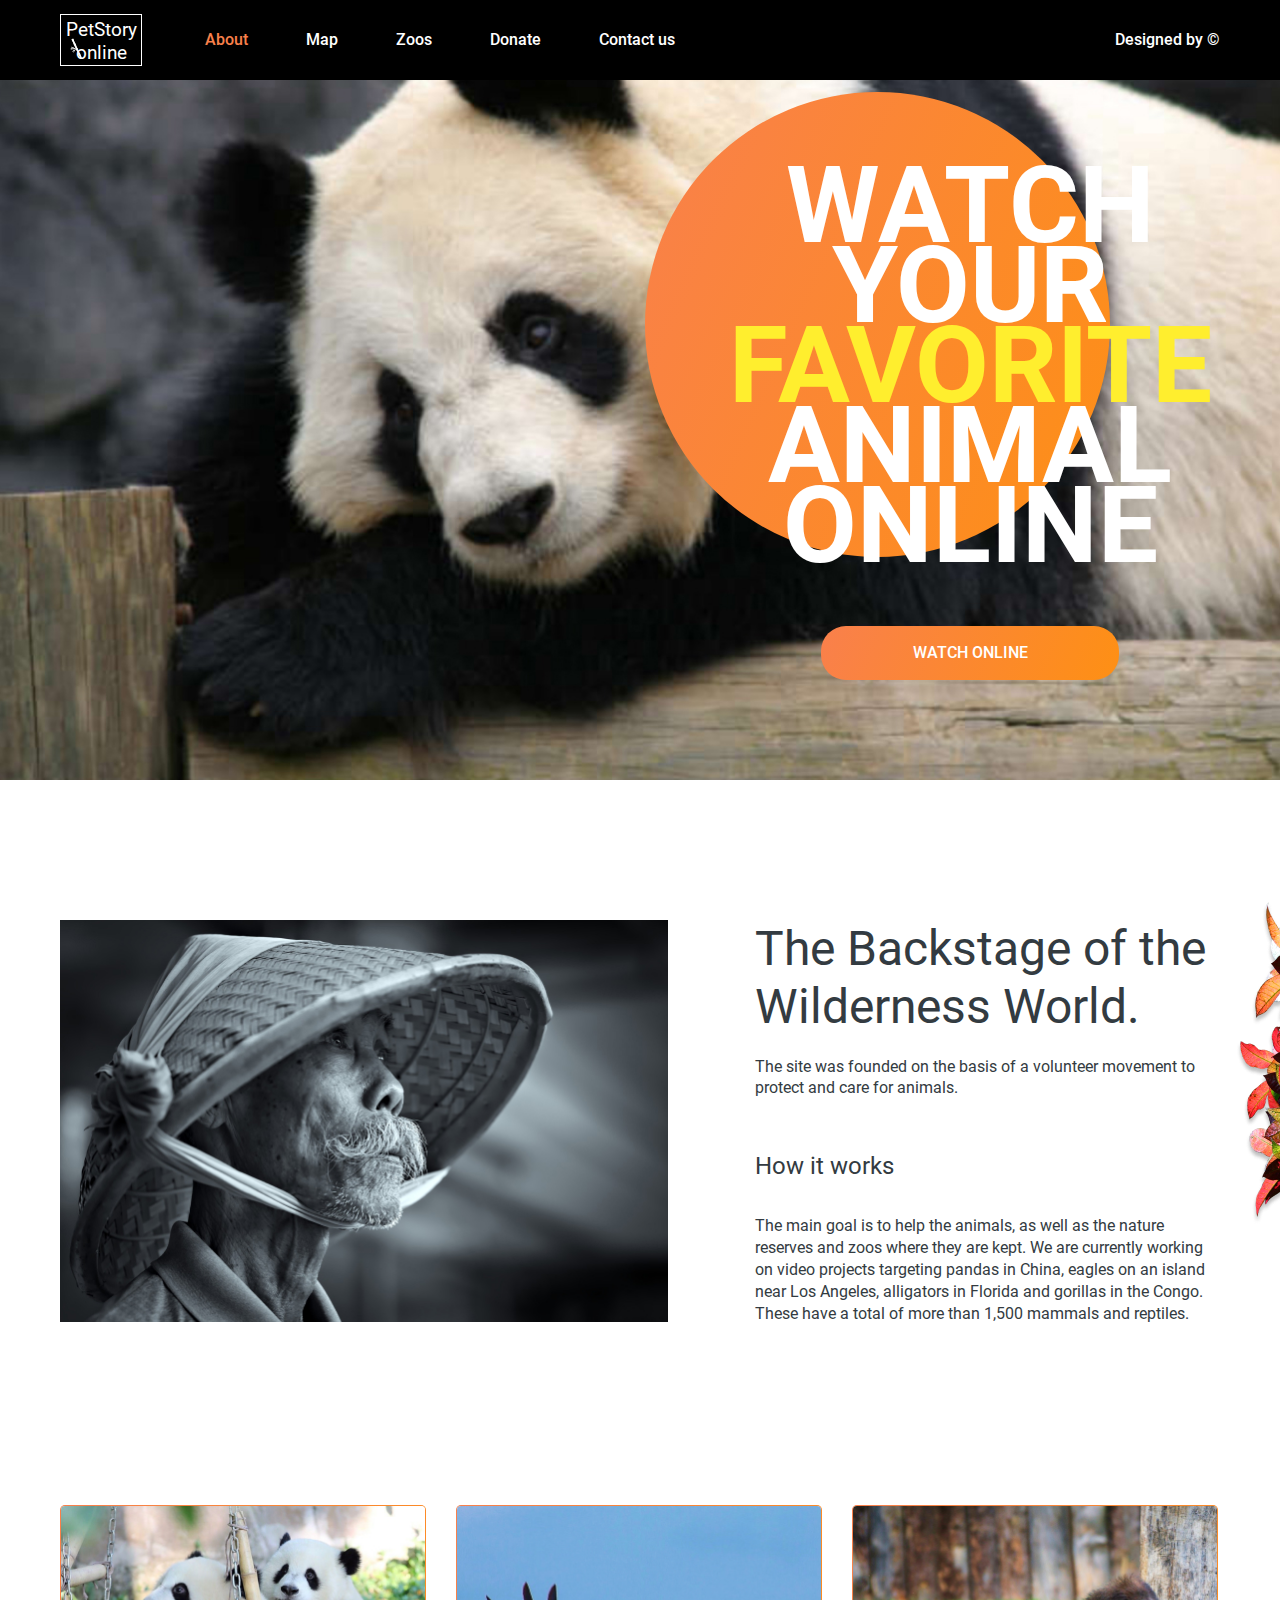
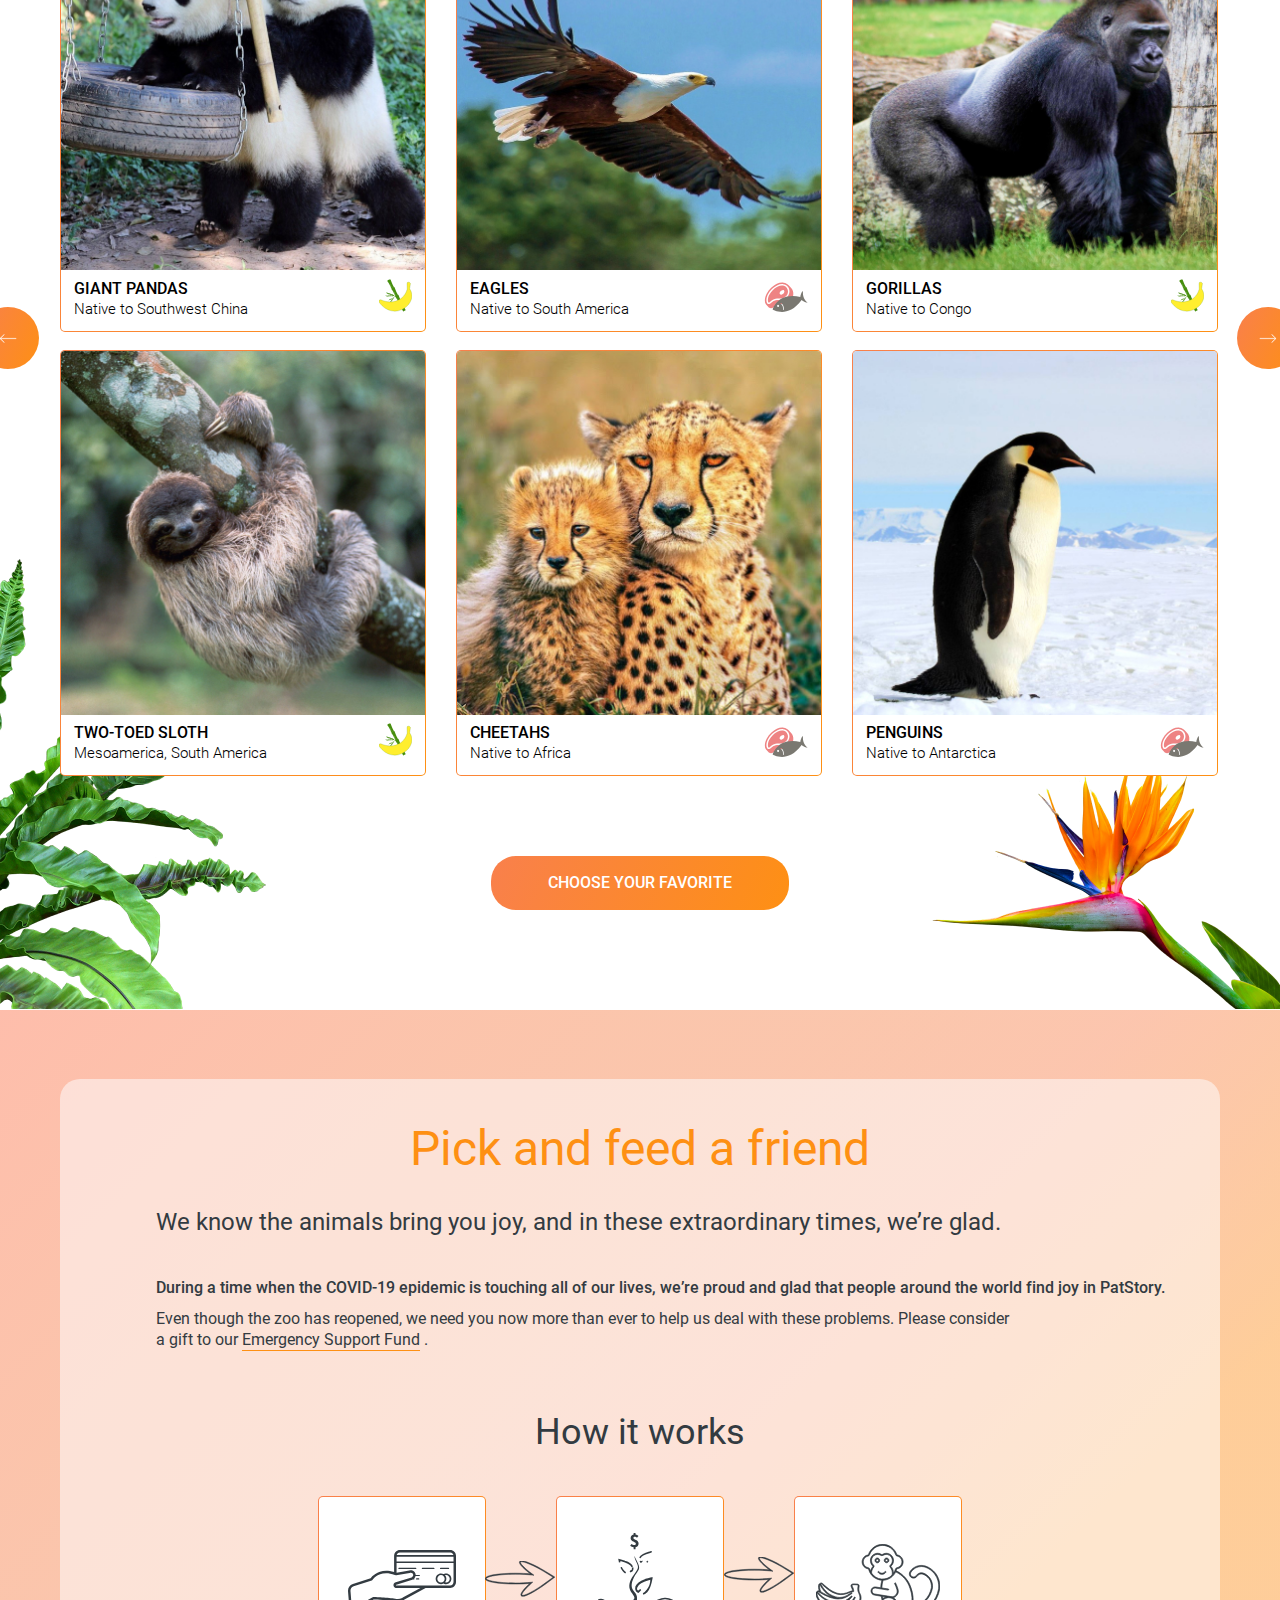
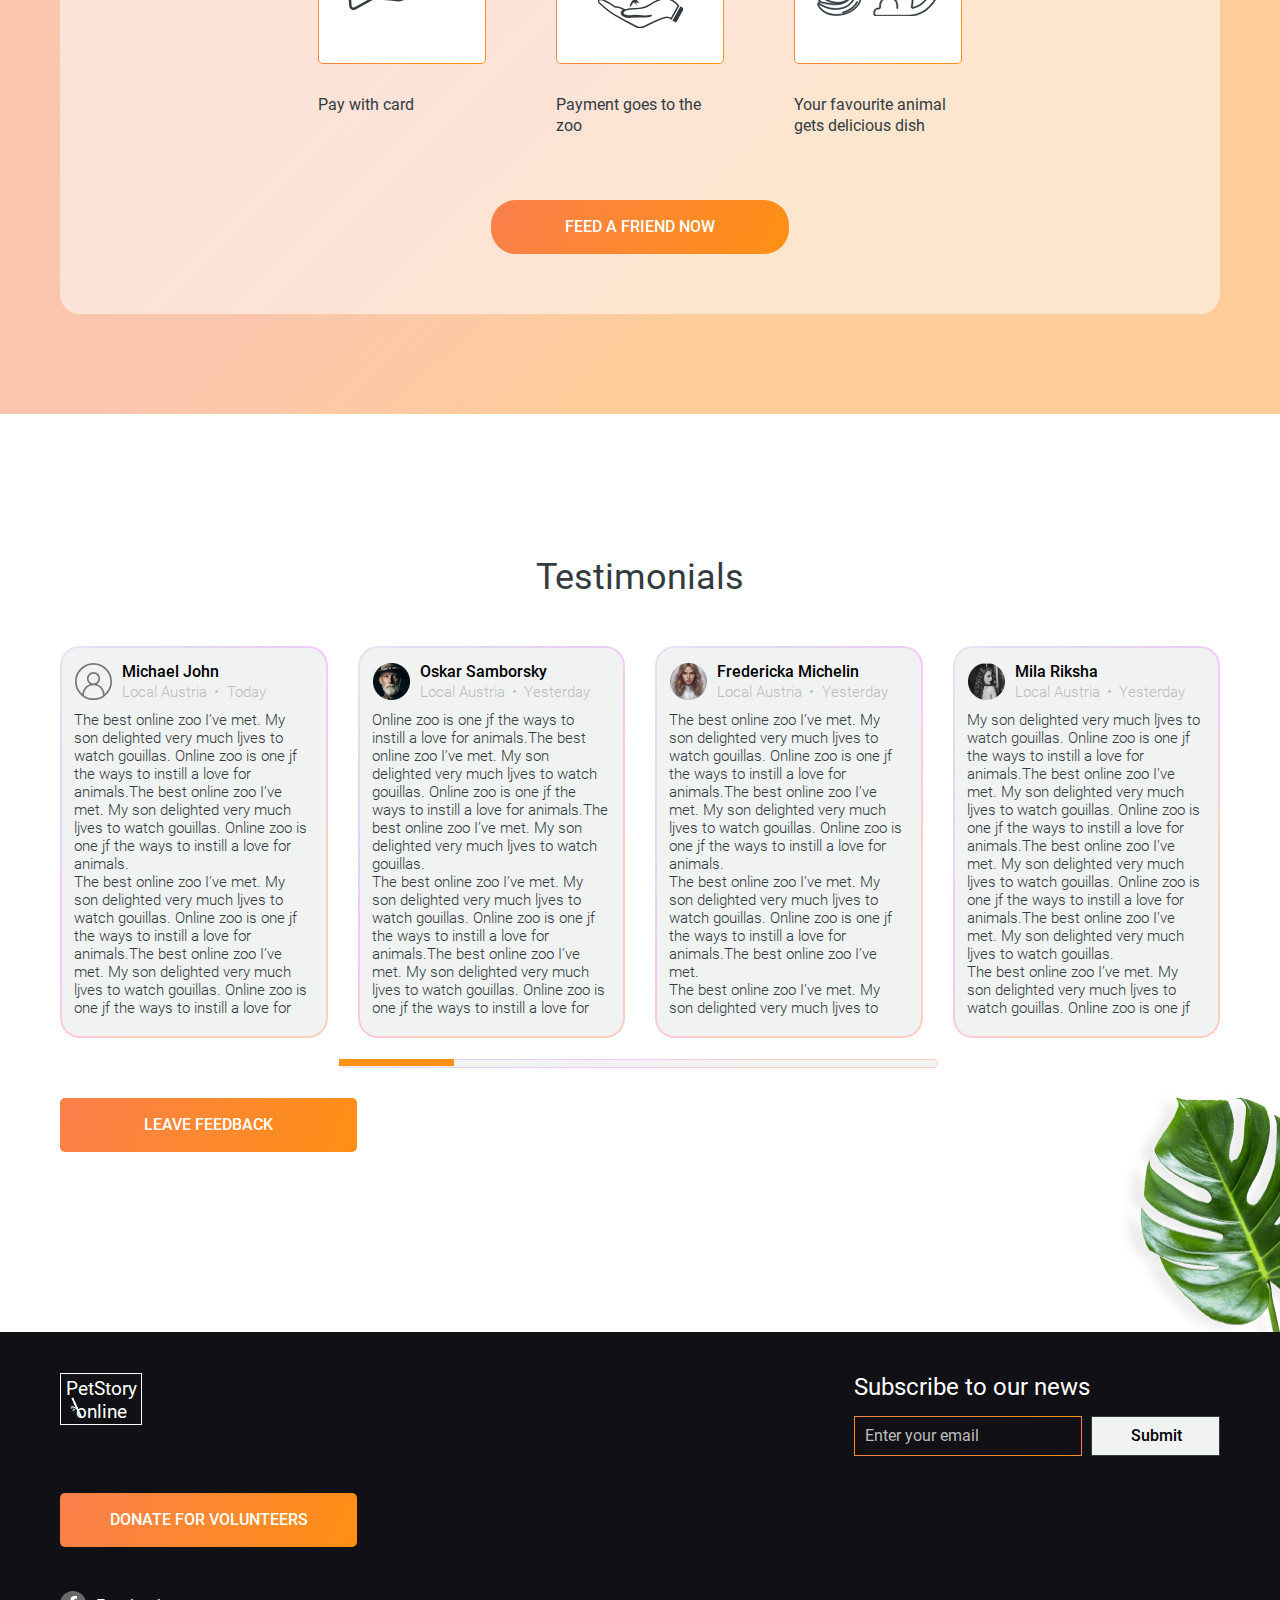
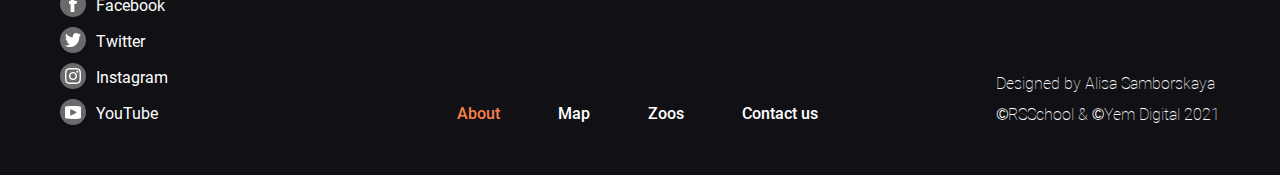
==== index.html @ 77f45866 "refactor: improve mistake in button name" ====
<!DOCTYPE html>
<html lang="en">
  <head>
    <meta charset="UTF-8" />
    <meta http-equiv="X-UA-Compatible" content="IE=edge" />
    <meta name="viewport" content="width=device-width, initial-scale=1.0" />
    <link rel="icon" type="image/x-icon" href="src/icons/animals.ico" />
    <link rel="stylesheet" href="src/scss/main.css" />
    <title>Online-Zoo</title>
  </head>
  <body>
    <header class="header">
      <div class="container header__container">
        <a href="index.html" class="logo">
          <span class="icon icon--logo"></span>
          <h1 class="logo__title">PetStory online</h1>
        </a>
        <!-- logo -->
        <nav class="navigation header__nav">
          <ul class="list header__list">
            <li class="list__item">
              <a href="#" class="list__link list__link--active">About</a>
            </li>
            <li class="list__item">
              <a href="#" class="list__link">Map</a>
            </li>
            <li class="list__item">
              <a href="#" class="list__link">Zoos</a>
            </li>
            <li class="list__item">
              <a href="donate.html" class="list__link">Donate</a>
            </li>
            <li class="list__item">
              <a href="#contacts" class="list__link">Contact us</a>
            </li>
          </ul>
        </nav>
        <!-- close nav -->
        <div class="header-copyright">
          <a
            class="copyright-auther"
            href="https://www.figma.com/file/jfEFwkXVj1WRq7sUHDr8os/PetStory-online"
            target="_blank"
            >Designed by ©</a
          >
        </div>
        <!-- close header__copyright-auther -->
      </div>
      <!-- container -->
    </header>
    <main>
      <section class="hero">
        <div class="container hero__container">
          <div class="hero__cicle"></div>
          <div class="hero__content">
            <h2 class="hero__title">
              Watch your
              <span class="hero__title--accent">favorite</span> animal online
            </h2>
            <div class="hero__button">
              <button class="button button--main">watch online</button>
            </div>
          </div>
          <!-- close hero__content -->
        </div>
        <!-- close container -->
      </section>
      <section class="backstage">
        <div class="container backstage__container">
          <div class="backstage__position-img"></div>
          <img
            class="backstage__img"
            src="src/images/bg/bamboo-cap.jpg"
            width="609"
            height="403"
            alt="bamboo-cap"
          />
          <div class="backstage__content">
            <h2 class="backstage__title">
              The Backstage of the Wilderness World.
            </h2>
            <p class="backstage__info">
              The site was founded on the basis of a volunteer movement to
              protect and care for animals.
            </p>
            <h4 class="backstage__subtitle">How it works</h4>
            <p class="backstage__text">
              The main goal is to help the animals, as well as the nature
              reserves and zoos where they are kept. We are currently working on
              video projects targeting pandas in China, eagles on an island near
              Los Angeles, alligators in Florida and gorillas in the Congo.
              These have a total of more than 1,500 mammals and reptiles.
            </p>
          </div>
          <!-- close backstage__content -->
        </div>
        <!-- close container -->
      </section>
      <!-- close backstage -->
      <section class="pets">
        <div class="position__img pets__section-img--left"></div>
        <div class="position__img pets__section-img--right"></div>
        <div class="container container__pets">
          <div class="cards__wrapper">
            <span class="arrow__button arrow-prev">
              <span class="icon icon--arrow-prev"></span>
            </span>
            <div class="cards">
              <div class="card">
                <img
                  class="card__img"
                  src="src/images/animal/animal-1.jpg"
                  width="366"
                  height="366"
                  alt="pandas"
                />
                <div class="card__description-wrapper">
                  <div class="card__description">
                    <h5 class="card__title">giant Pandas</h5>
                    <p class="card__info">Native to Southwest China</p>
                  </div>
                  <!-- close card__description -->
                  <span class="icon icon--banana card__icon"></span>
                </div>
                <!-- close description-wrapper" -->
              </div>
              <!-- close card -->
              <div class="card">
                <img
                  class="card__img"
                  src="src/images/animal/animal-2.jpg"
                  width="366"
                  height="366"
                  alt="eagles"
                />
                <div class="card__description-wrapper">
                  <div class="card__description">
                    <h5 class="card__title">Eagles</h5>
                    <p class="card__info">Native to South America</p>
                  </div>
                  <!-- close card__description -->
                  <span class="icon icon--meet-fish card__icon"></span>
                </div>
                <!-- close description-wrapper" -->
              </div>
              <!-- close card -->
              <div class="card">
                <img
                  class="card__img"
                  src="src/images/animal/animal-3.jpg"
                  width="366"
                  height="366"
                  alt="gorillas"
                />
                <div class="card__description-wrapper">
                  <div class="card__description">
                    <h5 class="card__title">Gorillas</h5>
                    <p class="card__info">Native to Congo</p>
                  </div>
                  <!-- close card__description -->
                  <span class="icon icon--banana card__icon"></span>
                </div>
                <!-- close description-wrapper" -->
              </div>
              <!-- close card -->
              <div class="card">
                <img
                  class="card__img"
                  src="src/images/animal/animal-4.jpg"
                  width="366"
                  height="366"
                  alt="two-toed sloth"
                />
                <div class="card__description-wrapper">
                  <div class="card__description">
                    <h5 class="card__title">Two-toed Sloth</h5>
                    <p class="card__info">Mesoamerica, South America</p>
                  </div>
                  <!-- close card__description -->
                  <span class="icon icon--banana card__icon"></span>
                </div>
                <!-- close description-wrapper" -->
              </div>
              <!-- close card -->
              <div class="card">
                <img
                  class="card__img"
                  src="src/images/animal/animal-5.jpg"
                  width="366"
                  height="366"
                  alt="cheetahs"
                />
                <div class="card__description-wrapper">
                  <div class="card__description">
                    <h5 class="card__title">Cheetahs</h5>
                    <p class="card__info">Native to Africa</p>
                  </div>
                  <!-- close card__description -->
                  <span class="icon icon--meet-fish card__icon"></span>
                </div>
                <!-- close description-wrapper" -->
              </div>
              <!-- close card -->
              <div class="card">
                <img
                  class="card__img"
                  src="src/images/animal/animal-6.jpg"
                  width="366"
                  height="366"
                  alt="penguins"
                />
                <div class="card__description-wrapper">
                  <div class="card__description">
                    <h5 class="card__title">Penguins</h5>
                    <p class="card__info">Native to Antarctica</p>
                  </div>
                  <!-- close card__description -->
                  <span class="icon icon--meet-fish card__icon"></span>
                </div>
                <!-- close description-wrapper" -->
              </div>
              <!-- close card -->
            </div>
            <!-- close cards -->
            <span class="arrow__button arrow-next">
              <span class="icon icon--arrow-next"></span>
            </span>
          </div>
          <!-- close cards__wrapper -->
          <div class="pets__button">
            <button class="button button--main">choose your favorite</button>
          </div>
        </div>
        <!-- close container -->
      </section>
      <!-- close pets -->
      <section class="pick-and-feed">
        <div class="container pick-and-feed__container">
          <div class="pick-and-feed__content">
            <div class="pick-and-feed__text-info">
              <h2 class="pick-and-feed__title">Pick and feed a friend</h2>
              <p class="pick-and-feed__subtitle">
                We know the animals bring you joy, and in these extraordinary
                times, we’re glad.
              </p>
              <p class="pick-and-feed__accent">
                During a time when the COVID-19 epidemic is touching all of our
                lives, we’re proud and glad that people around the world find
                joy in PatStory.
              </p>
              <p class="pick-and-feed__description">
                Even though the zoo has reopened, we need you now more than ever
                to help us deal with these problems. Please consider a gift to
                our
                <a class="support-fundation" href="donate.html"
                  >Emergency Support Fund</a
                >
                .
              </p>
            </div>
            <!-- pick-and-feed__text-info -->
            <div class="how-it-works">
              <h3 class="how-it-works__title">How it works</h3>
              <div class="how-it-works__cards">
                <div class="how-it-works__card">
                  <span class="how-it-works__card-icon-block">
                    <span class="icon icon--pay"></span>
                  </span>
                  <p class="how-it-works__card-title">Pay with card</p>
                </div>
                <!-- close how-it-works  card -->
                <span
                  class="icon icon--step how-it-works__icon-step--first"
                ></span>
                <div class="how-it-works__card">
                  <span class="how-it-works__card-icon-block">
                    <span class="icon icon--zoo"></span>
                  </span>
                  <p class="how-it-works__card-title">
                    Payment goes to the zoo
                  </p>
                </div>
                <!-- close how-it-works  card -->
                <span
                  class="icon icon--step how-it-works__icon-step--second"
                ></span>
                <div class="how-it-works__card">
                  <span class="how-it-works__card-icon-block">
                    <span class="icon icon--monkey"></span>
                  </span>
                  <p class="how-it-works__card-title">
                    Your favourite animal gets delicious dish
                  </p>
                </div>
                <!-- close how-it-works  card -->
              </div>
              <!-- close how-it-works cards -->
            </div>
            <!-- close how-it-works -->
            <div class="pick-and-feed__button">
              <a class="button button--main" href="donate.html"
                >Feed a friend now</a
              >
            </div>
          </div>
          <!-- close pick-and-feet__content -->
        </div>
        <!-- close container -->
      </section>
      <section class="testimonials">
        <div class="position__img testimonials__section-img"></div>
        <div class="container testimonials__container">
          <h3 class="testimonials__title">Testimonials</h3>
          <div class="testimonial__inner">
            <div class="testimonial">
              <div class="testimonial__content">
                <div class="user">
                  <div class="user__content">
                    <span class="user__avatar icon icon--user user-icon"></span>
                    <div class="user__info">
                      <h5 class="user__name">Michael John</h5>
                      <span class="user__location">Local Austria</span>
                      <span class="user__dot">•</span>
                      <span class="user__day">Today</span>
                    </div>
                    <!-- close user__info -->
                  </div>
                  <!-- close user__content -->
                </div>
                <!-- close user -->
                <p class="testimonial__text">
                  The best online zoo I’ve met. My son delighted very much ljves
                  to watch gouillas. Online zoo is one jf the ways to instill a
                  love for animals.The best online zoo I’ve met. My son
                  delighted very much ljves to watch gouillas. Online zoo is one
                  jf the ways to instill a love for animals.<br />The best
                  online zoo I’ve met. My son delighted very much ljves to watch
                  gouillas. Online zoo is one jf the ways to instill a love for
                  animals.The best online zoo I’ve met. My son delighted very
                  much ljves to watch gouillas. Online zoo is one jf the ways to
                  instill a love for <span class="hide-text"> animals.</span>
                </p>
              </div>
              <!-- close testimonial-content -->
            </div>
            <!-- close testimonial -->
            <div class="testimonial">
              <div class="testimonial__content">
                <div class="user">
                  <div class="user__content">
                    <img class="user__avatar"
                    src="src/images/testimonials/user-2.png" width="37"
                    height="37 alt="Oskar Samborsky" />
                    <div class="user__info">
                      <h5 class="user__name">Oskar Samborsky</h5>
                      <span class="user__location">Local Austria</span>
                      <span class="user__dot">•</span>
                      <span class="user__day">Yesterday</span>
                    </div>
                    <!-- close user__info -->
                  </div>
                  <!-- close user__content -->
                </div>
                <!-- close user -->
                <p class="testimonial__text">
                  Online zoo is one jf the ways to instill a love for
                  animals.The best online zoo I’ve met. My son delighted very
                  much ljves to watch gouillas. Online zoo is one jf the ways to
                  instill a love for animals.The best online zoo I’ve met. My
                  son delighted very much ljves to watch gouillas.<br />The best
                  online zoo I’ve met. My son delighted very much ljves to watch
                  gouillas. Online zoo is one jf the ways to instill a love for
                  animals.The best online zoo I’ve met. My son delighted very
                  much ljves to watch gouillas. Online zoo is one jf the ways to
                  instill a love for<span class="hide-text">
                    >animals. The best online zoo I’ve met. My son delighted
                    very much ljves to watch gouillas. Online zoo is one jf the
                    ways to instill a love for animals.The best online zoo I’ve
                    met. My son delighted very much ljves to watch gouillas.
                    Online zoo is one jf the ways to instill a love for
                    animals.</span
                  >
                </p>
              </div>
              <!-- close testimonial-content -->
            </div>
            <!-- close testimonial -->
            <div class="testimonial">
              <div class="testimonial__content">
                <div class="user">
                  <div class="user__content">
                    <img class="user__avatar"
                    src="src/images/testimonials/user-3.png" width="37"
                    height="37 alt="Fredericka Michelin" />
                    <div class="user__info">
                      <h5 class="user__name">Fredericka Michelin</h5>
                      <span class="user__location">Local Austria</span>
                      <span class="user__dot">•</span>
                      <span class="user__day">Yesterday</span>
                    </div>
                    <!-- close user__info -->
                  </div>
                  <!-- close user__content -->
                </div>
                <!-- close user -->
                <p class="testimonial__text">
                  The best online zoo I’ve met. My son delighted very much ljves
                  to watch gouillas. Online zoo is one jf the ways to instill a
                  love for animals.The best online zoo I’ve met. My son
                  delighted very much ljves to watch gouillas. Online zoo is one
                  jf the ways to instill a love for animals.<br />The best
                  online zoo I’ve met. My son delighted very much ljves to watch
                  gouillas. Online zoo is one jf the ways to instill a love
                  for<br />
                  animals.The best online zoo I’ve met.<br />The best online zoo
                  I’ve met. My son delighted very much ljves to<span
                    class="hide-text"
                  >
                    watch gouillas. Online zoo is one jf the ways to instill a
                    love for animals.The best online zoo I’ve met. My son
                    delighted very much ljves to watch gouillas. Online zoo is
                    one jf the ways to instill a love for animals.</span
                  >
                </p>
              </div>
              <!-- close testimonial-content -->
            </div>
            <!-- close testimonial -->
            <div class="testimonial">
              <div class="testimonial__content">
                <div class="user">
                  <div class="user__content">
                    <img class="user__avatar"
                    src="src/images/testimonials/user-4.png" width="37"
                    height="37 alt="Mila Riksha" />
                    <div class="user__info">
                      <h5 class="user__name">Mila Riksha</h5>
                      <span class="user__location">Local Austria</span>
                      <span class="user__dot">•</span>
                      <span class="user__day">Yesterday</span>
                    </div>
                    <!-- close user__info -->
                  </div>
                  <!-- close user__content -->
                </div>
                <!-- close user -->
                <p class="testimonial__text">
                  My son delighted very much ljves to watch gouillas. Online zoo
                  is one jf the ways to instill a love for animals.The best
                  online zoo I’ve met. My son delighted very much ljves to watch
                  gouillas. Online zoo is one jf the ways to instill a love for
                  animals.The best online zoo I’ve met. My son delighted very
                  much ljves to watch gouillas. Online zoo is one jf the ways to
                  instill a love for animals.The best online zoo I’ve met. My
                  son delighted very much ljves to watch gouillas. <br />The
                  best online zoo I’ve met. My son delighted very much ljves to
                  watch gouillas. Online zoo is one jf<span class="hide-text">
                    the ways to instill a love for animals.The best online zoo
                    I’ve met. My son delighted very much ljves to watch
                    gouillas. Online zoo is one jf the ways to instill a love
                    for animals.</span
                  >
                </p>
              </div>
              <!-- close testimonial-content -->
            </div>
            <!-- close testimonial -->
          </div>
          <!-- close testimonials__inner -->
          <div class="scroll testimonials__scroll">
            <span class="scroll__line"></span>
            <input type="range" class="scroll__line--progress" />
          </div>
          <div class="testimonials__button">
            <button class="button button--second">leave feedback</button>
          </div>
        </div>
        <!-- close container -->
      </section>
    </main>
    <footer id="contacts" class="footer">
      <div class="container footer__container">
        <div class="footer__content">
          <a href="index.html" class="logo footer__logo">
            <span class="icon icon--logo"></span>
            <h1 class="logo__title">PetStory online</h1>
          </a>
          <!-- close logo -->
          <div class="footer__button">
            <a class="button button--second" href="donate.html"
              >donate for volunteers</a
            >
          </div>
          <ul class="social">
            <a
              class="social__link"
              href="https://www.facebook.com/"
              target="_blank"
            >
              <span class="icon-round">
                <span class="icon icon--meta"></span>
              </span>
              <span class="social__title">Facebook</span>
              <!-- icon-round -->
            </a>
            <!-- social__item -->
            <a class="social__link" href="https://twitter.com/" target="_blank">
              <span class="icon-round">
                <span class="icon icon--twitter"></span>
              </span>
              <span class="social__title">Twitter</span>
              <!-- icon-round -->
            </a>
            <!-- social__item -->
            <a
              class="social__link"
              href="https://www.instagram.com/"
              target="_blank"
            >
              <span class="icon-round">
                <span class="icon icon--instagram"></span>
              </span>
              <span class="social__title">Instagram</span>
              <!-- icon-round -->
            </a>
            <!-- social__item -->
            <a
              class="social__link"
              href="https://www.youtube.com/"
              target="_blank"
            >
              <span class="icon-round">
                <span class="icon icon--youtube"></span>
              </span>
              <span class="social__title">YouTube</span>
              <!-- icon-round -->
            </a>
            <!-- social__item -->
          </ul>
          <!-- close social-list- -->
          <nav class="navigation footer__nav">
            <ul class="list footer__list">
              <li class="list__item">
                <a href="#" class="list__link list__link--active">About</a>
              </li>
              <li class="list__item">
                <a href="#" class="list__link">Map</a>
              </li>
              <li class="list__item">
                <a href="#" class="list__link">Zoos</a>
              </li>
              <li class="list__item">
                <a href="#contacts" class="list__link">Contact us</a>
              </li>
            </ul>
          </nav>
          <!-- footer-nav -->
          <div class="subscribe footer__subscribe">
            <h4 class="subscribe__title">Subscribe to our news</h4>
            <div class="subscribe">
              <form class="subscribe__form" action method="POST">
                <label>
                  <input
                    class="subscribe-line"
                    type="email"
                    name="email"
                    pattern="[a-z0-9._%+-]+@[a-z0-9.-]+\.[a-z]{2,}$"
                    placeholder="Enter your email"
                    required
                  />
                  <input
                    type="submit"
                    class="subscribe-submit"
                    value="Submit"
                  />
                </label>
              </form>
            </div>
          </div>
          <div class="copyright footer__copyright">
            <p class="copyright__auther">Designed by Alisa Samborskaya</p>
            <p class="copyright__company">©RSSchool & ©Yem Digital 2021</p>
          </div>
          <!-- close copyright -->
        </div>
        <!-- footer__content -->
      </div>
      <!-- container -->
    </footer>
  </body>
  <script type="module" src="src/index.js"></script>
</html>
---- src/scss/main.css ----
/* Abstracts */ /* Color */
/* Gradient */
/*Size*/
/* 106.496px */
/* 19.0145 */
/* Border-radius */
/* Font */
/* Width */
/* Meida quaries */
.testimonials {
  overflow: hidden;
}

.another-amount__wrapper, input[type=radio], .another-amount__control, .another-amount__controls, .prices, .progress-bar, .amount-of-days, .donate__info, .social__link, .social, .user__content, .testimonial__content, .testimonial__inner, .testimonial, .testimonials__container, .how-it-works__card-icon-block, .how-it-works__card, .how-it-works__cards, .pick-and-feed__content, .hero__content, .hero__container, .header__container, .scroll, .card__description, .card__description-wrapper, .cards, .list, .icon-round, .logo, body {
  display: flex;
}

.arrow__button {
  display: inline-flex;
}

.cards {
  flex-wrap: wrap;
}

.another-amount__wrapper, .amount-of-days, .social, .testimonial__content, .testimonial, .testimonials__container, .how-it-works__card-icon-block, .how-it-works__card, .pick-and-feed__content, .hero__content, .card__description, .logo, body {
  flex-direction: column;
}

.how-it-works__cards, .header__container, .card__description-wrapper, body {
  justify-content: space-between;
}

input[type=radio], .progress-bar, .donate__info, .testimonial, .how-it-works__card-icon-block, .pick-and-feed__content, .arrow__button, .icon-round, .logo {
  justify-content: center;
}

.another-amount__wrapper, input[type=radio], .another-amount__control, .progress-bar, .amount-of-days, .donate__info, .user__content, .testimonial, .testimonials__container, .how-it-works__card-icon-block, .pick-and-feed__content, .hero__content, .header__container, .arrow__button, .card__description-wrapper, .icon-round, .logo {
  align-items: center;
}

/* %font-add {
  font-family: $font-family-second;
} */
.header-copyright, .list__link {
  color: #ffffff;
}
.header-copyright:hover, .list__link:hover {
  color: #f9804b;
}

.user__info, .testimonial__text, .card__info {
  font-size: 1.5rem;
  line-height: 1.8rem;
  font-weight: 300;
  font-style: normal;
}

.pick-and-feed__subtitle, h4 {
  font-size: 2.4rem;
  line-height: 2.9rem;
  font-weight: 400;
  font-style: normal;
}

.donate__message, .another-amount__control, .amount__block input, .amount-of-days__info, .donate__text, .social__title, .pick-and-feed__description, .pick-and-feed__accent, .header-copyright, .subscribe__form input[type=submit], .subscribe-line::placeholder, .card__title, .list__link, .button, h5 {
  font-size: 1.6rem;
  line-height: 2.2rem;
  font-weight: 500;
  font-style: normal;
}

.how-it-works__title, .pick-and-feed__title, .pets__button, .hero__title, .logo__title, .button {
  text-align: center;
}

.card__title, .button {
  text-transform: uppercase;
}

.social__title, .social__link:hover .icon-round, .social__link:hover .social__title, .social__link, .support-fundation, .header-copyright, .scroll__line, .arrow__button, .card__description-wrapper:hover, .card__description-wrapper, .card__img, .card:hover .card__description-wrapper, .card:hover .card__img, .card, .copyright, .list__link, .button {
  transition: ease-in-out 0.5s;
}

.progress-roller, .subscribe__form input[type=submit], .scroll__line--progress, .arrow__button, .card, .icon, .logo, .button {
  cursor: pointer;
}

/* Vendors */
html {
  line-height: 1.15; /* 1 */
  -webkit-text-size-adjust: 100%; /* 2 */
}

/* Sections
   ========================================================================== */
/**
 * Remove the margin in all browsers.
 */
body {
  margin: 0;
  padding: 0;
}

/**
 * Render the `main` element consistently in IE.
 */
main {
  display: block;
}

/**
 * Correct the font size and margin on `h1` elements within `section` and
 * `article` contexts in Chrome, Firefox, and Safari.
 */
h1 {
  font-size: 2em;
  margin: 0.67em 0;
}

/* Grouping content
   ========================================================================== */
/**
 * 1. Add the correct box sizing in Firefox.
 * 2. Show the overflow in Edge and IE.
 */
hr {
  box-sizing: content-box; /* 1 */
  height: 0; /* 1 */
  overflow: visible; /* 2 */
}

/**
 * 1. Correct the inheritance and scaling of font size in all browsers.
 * 2. Correct the odd `em` font sizing in all browsers.
 */
pre {
  font-family: monospace, monospace; /* 1 */
  font-size: 1em; /* 2 */
}

/* Text-level semantics
   ========================================================================== */
/**
 * Remove the gray background on active links in IE 10.
 */
a {
  background-color: transparent;
}

/**
 * 1. Remove the bottom border in Chrome 57-
 * 2. Add the correct text decoration in Chrome, Edge, IE, Opera, and Safari.
 */
abbr[title] {
  border-bottom: none; /* 1 */
  text-decoration: underline; /* 2 */
  text-decoration: underline dotted; /* 2 */
}

/**
 * Add the correct font weight in Chrome, Edge, and Safari.
 */
b,
strong {
  font-weight: bolder;
}

/**
 * 1. Correct the inheritance and scaling of font size in all browsers.
 * 2. Correct the odd `em` font sizing in all browsers.
 */
code,
kbd,
samp {
  font-family: monospace, monospace; /* 1 */
  font-size: 1em; /* 2 */
}

/**
 * Add the correct font size in all browsers.
 */
small {
  font-size: 80%;
}

/**
 * Prevent `sub` and `sup` elements from affecting the line height in
 * all browsers.
 */
sub,
sup {
  font-size: 75%;
  line-height: 0;
  position: relative;
  vertical-align: baseline;
}

sub {
  bottom: -0.25em;
}

sup {
  top: -0.5em;
}

/* Embedded content
   ========================================================================== */
/**
 * Remove the border on images inside links in IE 10.
 */
img {
  border-style: none;
}

/* Forms
   ========================================================================== */
/**
 * 1. Change the font styles in all browsers.
 * 2. Remove the margin in Firefox and Safari.
 */
button,
input,
optgroup,
select,
textarea {
  font-family: inherit; /* 1 */
  font-size: 100%; /* 1 */
  line-height: 1.15; /* 1 */
  margin: 0; /* 2 */
}

/**
 * Show the overflow in IE.
 * 1. Show the overflow in Edge.
 */
button,
input {
  /* 1 */
  overflow: visible;
}

/**
 * Remove the inheritance of text transform in Edge, Firefox, and IE.
 * 1. Remove the inheritance of text transform in Firefox.
 */
button,
select {
  /* 1 */
  text-transform: none;
}

/**
 * Correct the inability to style clickable types in iOS and Safari.
 */
button,
[type=button],
[type=reset],
[type=submit] {
  -webkit-appearance: button;
}

/**
 * Remove the inner border and padding in Firefox.
 */
button::-moz-focus-inner,
[type=button]::-moz-focus-inner,
[type=reset]::-moz-focus-inner,
[type=submit]::-moz-focus-inner {
  border-style: none;
  padding: 0;
}

/**
 * Restore the focus styles unset by the previous rule.
 */
button:-moz-focusring,
[type=button]:-moz-focusring,
[type=reset]:-moz-focusring,
[type=submit]:-moz-focusring {
  outline: 1px dotted ButtonText;
}

/**
 * Correct the padding in Firefox.
 */
fieldset {
  padding: 0.35em 0.75em 0.625em;
}

/**
 * 1. Correct the text wrapping in Edge and IE.
 * 2. Correct the color inheritance from `fieldset` elements in IE.
 * 3. Remove the padding so developers are not caught out when they zero out
 *    `fieldset` elements in all browsers.
 */
legend {
  box-sizing: border-box; /* 1 */
  color: inherit; /* 2 */
  display: table; /* 1 */
  max-width: 100%; /* 1 */
  padding: 0; /* 3 */
  white-space: normal; /* 1 */
}

/**
 * Add the correct vertical alignment in Chrome, Firefox, and Opera.
 */
progress {
  vertical-align: baseline;
}

/**
 * Remove the default vertical scrollbar in IE 10+.
 */
textarea {
  overflow: auto;
}

/**
 * 1. Add the correct box sizing in IE 10.
 * 2. Remove the padding in IE 10.
 */
[type=checkbox],
[type=radio] {
  box-sizing: border-box; /* 1 */
  padding: 0; /* 2 */
}

/**
 * Correct the cursor style of increment and decrement buttons in Chrome.
 */
[type=number]::-webkit-inner-spin-button,
[type=number]::-webkit-outer-spin-button {
  height: auto;
}

/**
 * 1. Correct the odd appearance in Chrome and Safari.
 * 2. Correct the outline style in Safari.
 */
[type=search] {
  -webkit-appearance: textfield; /* 1 */
  outline-offset: -2px; /* 2 */
}

/**
 * Remove the inner padding in Chrome and Safari on macOS.
 */
[type=search]::-webkit-search-decoration {
  -webkit-appearance: none;
}

/**
 * 1. Correct the inability to style clickable types in iOS and Safari.
 * 2. Change font properties to `inherit` in Safari.
 */
::-webkit-file-upload-button {
  -webkit-appearance: button; /* 1 */
  font: inherit; /* 2 */
}

/* Interactive
   ========================================================================== */
/*
 * Add the correct display in Edge, IE 10+, and Firefox.
 */
details {
  display: block;
}

/*
 * Add the correct display in all browsers.
 */
summary {
  display: list-item;
}

/* Misc
   ========================================================================== */
/**
 * Add the correct display in IE 10+.
 */
template {
  display: none;
}

/**
 * Add the correct display in IE 10.
 */
[hidden] {
  display: none;
}

/* Base */
body {
  /*   min-width: 1190px;
  */
  min-height: 100vh;
  font-family: "Roboto", sans-serif;
  color: #333b41;
  background: #ffffff;
}

/*Basic styles*/
html {
  font-size: 100%;
  box-sizing: border-box;
  font-size: 10px;
  scroll-behavior: smooth;
  overflow: auto;
}

/* Box sizing rules */
*,
*::before,
*::after {
  box-sizing: border-box;
}

/* Remove default margin */
body,
h1,
h2,
h2,
h3,
h4,
h5,
p,
figure,
blockquote,
dl,
dd,
ul,
li {
  margin: 0;
  padding: 0;
}

/* Remove list styles on ul, ol elements with a list role, which suggests default styling will be removed */
ul[role=list],
ol[role=list],
li {
  list-style: none;
}

a {
  text-decoration: none;
  color: inherit;
}

/* Set core root defaults */
html:focus-within {
  scroll-behavior: smooth;
}

/* Set core body defaults */
body {
  min-height: 100vh;
  text-rendering: optimizeSpeed;
}

/* A elements that don't have a class get default styles */
a:not([class]) {
  text-decoration-skip-ink: auto;
}

/* Make images easier to work with */
img,
picture {
  max-width: 100%;
  display: block;
  height: auto;
}

/* Inherit fonts for inputs and buttons */
input,
button,
textarea,
select {
  font: inherit;
}

section,
main,
footer,
header,
article {
  display: block;
}

/* Remove all animations, transitions and smooth scroll for people that prefer not to see them */
@media (prefers-reduced-motion: reduce) {
  html:focus-within {
    scroll-behavior: auto;
  }
  *,
*::before,
*::after {
    animation-duration: 0.01ms !important;
    animation-iteration-count: 1 !important;
    transition-duration: 0.01ms !important;
    scroll-behavior: auto !important;
  }
}
h1 {
  font-size: 1.9rem;
  line-height: 2.3rem;
  font-weight: 400;
  font-style: normal;
  color: #ffffff;
}

h2 {
  font-size: 4.8rem;
  line-height: 5.8rem;
  font-weight: 400;
  font-style: normal;
}

h3 {
  font-size: 3.6rem;
  line-height: 4.7rem;
  font-weight: 400;
  font-style: normal;
}

h5 {
  color: #000000;
}

@font-face {
  font-family: "Roboto";
  src: url("../fonts/RobotoThin.woff") format("woff"), url("../fonts/RobotoThin.woff2") format("woff2");
  font-weight: 100;
  font-display: swap;
  font-style: normal;
}
@font-face {
  font-family: "Roboto";
  src: url("../fonts/RobotoLight.woff") format("woff"), url("../fonts/RobotoLight.woff2") format("woff2");
  font-weight: 300;
  font-display: swap;
  font-style: normal;
}
@font-face {
  font-family: "Roboto";
  src: url("../fonts/RobotoRegular.woff") format("woff"), url("../fonts/RobotoRegular.woff2") format("woff2");
  font-weight: 400;
  font-display: swap;
  font-style: normal;
}
@font-face {
  font-family: "Roboto";
  src: url("../fonts/RobotoMedium.woff") format("woff"), url("../fonts/RobotoMedium.woff2") format("woff2");
  font-weight: 500;
  font-display: swap;
  font-style: normal;
}
@font-face {
  font-family: "Roboto";
  src: url("../fonts/RobotoBold.woff") format("woff"), url("../fonts/RobotoBold.woff2") format("woff2");
  font-weight: 700;
  font-display: swap;
  font-style: normal;
}
/*Utilities  */
.container {
  max-width: 1190px;
  margin: 0 auto;
  padding-inline: 1.5rem;
}

/* Components */
.button {
  display: inline-block;
  padding: 1.6rem 5.7rem;
  color: #ffffff;
  border: none;
  background: linear-gradient(113.96deg, #f9804b 1.49%, #fe9013 101.44%);
}
.button:hover {
  background: #e47209;
}
.button:active {
  background: #4b9200;
}
.button--main {
  min-width: 298px;
  border-radius: 2.5rem;
}
.button--second {
  min-width: 297px;
  border-radius: 0.5rem;
  padding: 1.6rem 0;
}

.logo {
  position: relative;
  width: 82px;
  min-height: 52px;
  padding: 0.3 0.55rem 0.4 0.75rem;
  border: 1px solid #ffffff;
}

.logo__title {
  padding: 0.2rem 0 0;
  color: #ffffff;
}

.icon--arrow-prev, .icon--arrow-next {
  width: 18px;
  height: 9px;
}

.icon {
  display: inline-block;
}
.icon--logo {
  position: absolute;
  bottom: 6px;
  left: 9px;
  width: 12px;
  height: 21px;
  background: url("../icons/bamboo.svg");
  background-size: contain;
  background-repeat: no-repeat;
}
.icon--banana {
  width: 33px;
  height: 37px;
  background: url("../icons/fruit/banana.svg");
  background-size: contain;
  background-repeat: no-repeat;
}
.icon--meet-fish {
  width: 48px;
  height: 38px;
  background: url("../icons/fruit/meet-fish.svg");
  background-size: contain;
  background-repeat: no-repeat;
}
.icon--arrow-next {
  background: url("../icons/arrows/arrow-next.svg");
  background-position: center;
  background-repeat: no-repeat;
}
.icon--arrow-prev {
  background: url("../icons/arrows/arrow-prev.svg");
  background-position: center;
  background-repeat: no-repeat;
}
.icon--pay {
  width: 120px;
  height: 108px;
  background: url("../icons/donation/pay.svg");
  background-position: center;
  background-repeat: no-repeat;
  cursor: auto;
}
.icon--step {
  width: 70px;
  height: 36px;
  background: url("../icons/donation/step-first.svg");
  background-position: center;
  background-repeat: no-repeat;
  cursor: auto;
}
.icon--zoo {
  width: 85px;
  height: 95px;
  background: url("../icons/donation/zoo.svg");
  background-position: center;
  background-repeat: no-repeat;
  cursor: auto;
}
.icon--monkey {
  width: 124.75px;
  height: 71.6px;
  background: url("../icons/donation/monkey.svg");
  background-position: center;
  background-repeat: no-repeat;
  cursor: auto;
}
.icon--user {
  width: 37px;
  height: 37px;
  background: url("../icons/user.svg");
  background-repeat: no-repeat;
  background-position: center;
}
.icon--meta {
  width: 8px;
  height: 16px;
  background: url("../icons/social/meta.svg");
  background-repeat: no-repeat;
  background-position: center;
}
.icon--twitter {
  width: 16px;
  height: 16px;
  background: url("../icons/social/twitter.svg");
  background-repeat: no-repeat;
  background-position: center;
}
.icon--instagram {
  width: 16px;
  height: 16px;
  background: url("../icons/social/instagram.svg");
  background-repeat: no-repeat;
  background-position: center;
}
.icon--youtube {
  width: 16px;
  height: 16px;
  background: url("../icons/social/youtube.svg");
  background-repeat: no-repeat;
  background-position: center;
}
.icon--panda-widget {
  width: 284px;
  height: 246px;
  background: url("../icons/animals/panda.svg");
  background-repeat: no-repeat;
  background-position: center;
}
.icon--multiply {
  width: 14px;
  height: 14px;
  background: url("../icons/multiply.svg");
  background-repeat: no-repeat;
  background-position: center;
}
.icon--price {
  width: 10px;
  height: 20px;
  background: url("../icons/donation/dollar.svg");
  background-repeat: no-repeat;
  background-position: center;
  filter: invert(63%) sepia(6%) saturate(214%) hue-rotate(163deg) brightness(93%) contrast(89%);
}

.icon-round {
  height: 26px;
  width: 26px;
  border-radius: 50%;
  background: rgba(196, 196, 196, 0.5);
}

.header__nav {
  margin-right: auto;
}

.list__item:not(:last-child) {
  margin: 0 5.8rem 0 0;
}

.list__link--active {
  color: #f9804b;
  pointer-events: none;
}

.header__list {
  margin: 0 0 0 6.3rem;
}

.position__img {
  position: absolute;
}

.hide-text {
  display: none;
}

.copyright {
  font-size: 1.6rem;
  line-height: 2.1rem;
  font-weight: 100;
  font-style: normal;
  color: #ffffff;
}
.copyright:hover {
  color: #4b9200;
}

.copyright__company {
  padding: 1rem 0 0;
}

.cards__wrapper {
  position: relative;
  padding: 0 0 8rem 0rem;
}

.cards {
  gap: 1.8rem 3rem;
}

.card {
  position: relative;
  flex-basis: 366px;
  padding: 0 0 0.6rem 0;
  border: 1px solid transparent;
  border-radius: 0.5rem;
  background: linear-gradient(#ffffff, #ffffff) padding-box, linear-gradient(113.96deg, #f9804b 1.49%, #fe9013 101.44%) border-box;
  overflow: hidden;
}
.card:hover {
  box-shadow: rgba(0, 0, 0, 0.3) 0px 19px 38px, rgba(0, 0, 0, 0.22) 0px 15px 12px;
}
.card:hover .card__img {
  transform: scale(1.028);
  opacity: 0.6;
}
.card:hover .card__description-wrapper {
  transform: translateY(-90%);
  background: rgba(0, 0, 0, 0.4);
}

.card__img:hover {
  transform: scale(1.028);
}

.card__description-wrapper {
  padding-inline: 1.3rem;
}
.card__description-wrapper:hover {
  transform: translateY(-90%);
  background: rgba(0, 0, 0, 0.4);
}

.card__description {
  padding: 0.75rem 0 0.7rem;
}

.card__info {
  color: #000000;
}

.arrow__button {
  position: absolute;
  width: 62px;
  height: 62px;
  background: linear-gradient(113.96deg, #f9804b 1.49%, #fe9013 101.44%);
  border-radius: 50%;
}
.arrow__button:hover {
  box-shadow: rgba(50, 50, 93, 0.25) 0px 50px 100px -20px, rgba(0, 0, 0, 0.3) 0px 30px 60px -30px, rgba(10, 37, 64, 0.35) 0px -2px 6px 0px inset;
}
.arrow__button:active {
  background: #4b9200;
}

.arrow-prev {
  top: 402px;
  left: -83px;
}

.arrow-next {
  top: 402px;
  right: -79px;
}

.scroll {
  position: relative;
  width: 599px;
  min-height: 9px;
}

.scroll__line {
  display: block;
  width: 100%;
  background: linear-gradient(#f1f3f2, #f1f3f2) padding-box, linear-gradient(315.75deg, rgba(254, 189, 171, 0.74) 30.06%, rgba(243, 169, 248, 0.66) 50.74%, #e0d8f0 80.49%, #eaf7fe 127.9%, #eaf7fe 149.54%) border-box;
  border: 1px solid transparent;
  border-radius: 0.5rem;
}
.scroll__line--progress {
  position: absolute;
  left: 0;
  width: 115.1px;
  height: 7px;
  background: #fe9013;
}
.scroll__line--progress:hover {
  background: #e47209;
}

.testimonials__scroll {
  margin: 0 0.4rem 0 0;
}

.testimonials__section-img {
  width: 368px;
  height: 275px;
  background: url("../images/page/strelitzia.png");
  background-repeat: no-repeat;
  right: -40px;
  bottom: 1px;
}

.subscribe__title {
  color: #ffffff;
  margin: 0 0 1.4rem;
}

.subscribe__form label {
  width: 100%;
}

.subscribe-line {
  width: 228px;
  outline: none;
  border: 0.8px solid transparent;
  padding: 1rem 0.7rem 1rem 1rem;
  background: linear-gradient(#111115, #111115) padding-box, linear-gradient(113.96deg, #f9804b 1.49%, #fe9013 101.44%), border-box;
  color: #ffffff;
  font-size: 1.6rem;
  margin-right: 0.7rem;
}
.subscribe-line::placeholder {
  font-weight: 400;
  color: #bdbdbd;
}

.subscribe__form input[type=email]:focus {
  background: #f1f3f2;
  color: #d31414;
  border: 1px solid #d31414;
}
.subscribe__form input[type=email]:focus::placeholder {
  color: #d31414;
}

.subscribe__form input[type=email]:valid {
  background: #f1f3f2;
  color: #d31414;
  border: 1px solid #d31414;
}
.subscribe__form input[type=email]:valid::placeholder {
  color: #d31414;
}

.subscribe__form input[type=submit] {
  max-width: 129px;
  width: 100%;
  padding: 0.8rem 3.9rem;
  background: #f1f3f2;
  color: #000000;
  border: 1px solid #333b41;
}

.subscribe-line:focus ~ .subscribe-submit {
  background: #f1f3f2;
  color: #d31414;
  border-color: #d31414;
}

.subscribe-line:valid ~ .subscribe-submit {
  background: #f1f3f2;
  color: #000000;
  border-color: #333b41;
}

/* Layout  */
.header {
  padding: 1.4rem 0;
  background: #000000;
}

.hero {
  background: url("../images/bg/bg.jpg");
  background-size: cover;
  background-position: center bottom;
  background-repeat: no-repeat;
}

.hero__container {
  position: relative;
  justify-content: flex-end;
  padding-top: 8.6rem;
}

.hero__content {
  position: relative;
  max-width: 500px;
  gap: 6rem;
  margin-bottom: 10rem;
}

.hero__cicle {
  position: absolute;
  top: 12px;
  right: 125px;
  width: 465px;
  height: 465px;
  background: linear-gradient(113.96deg, #f9804b 1.49%, #fe9013 101.44%);
  border-radius: 50%;
}

.hero__title {
  font-size: 10.65rem;
  line-height: 8rem;
  font-weight: 700;
  font-style: normal;
  color: #ffffff;
  text-transform: uppercase;
}
.hero__title--accent {
  color: #ffee2e;
}

.backstage__text, .backstage__info {
  font-size: 1.6rem;
}

.backstage {
  overflow: hidden;
}

.backstage__container {
  position: relative;
  display: grid;
  grid-template-columns: 2fr minmax(465px, 1fr);
  padding: 14rem 1.5rem;
  gap: 8.7rem;
}

.backstage__position-img {
  position: absolute;
  top: 13px;
  right: -293px;
  height: 605px;
  width: 293px;
  background: url("../images/page/flower.png");
  background-repeat: no-repeat;
}

.backstage__title {
  margin: 0 0 2rem 0;
}

.backstage__info {
  margin: 0 0 5.4rem 0;
  line-height: 2.1rem;
}

.backstage__subtitle {
  margin: 0 0 3.4rem 0;
}

.backstage__text {
  line-height: 2.2rem;
}

.pets {
  position: relative;
  padding: 4rem 0 10rem;
  overflow: hidden;
}

.pets__section-img--left {
  width: 292px;
  height: 460px;
  background: url("../images/page/palm.png");
  background-repeat: no-repeat;
  left: 0;
  bottom: 1px;
}

.pets__section-img--right {
  width: 368px;
  height: 275px;
  background: url("../images/page/strelitzia.png");
  background-repeat: no-repeat;
  right: 0px;
  bottom: 1px;
}

.pick-and-feed {
  padding: 6.9rem 0 10rem;
  background: linear-gradient(315.75deg, rgba(254, 210, 144, 0.7) 30.06%, #febdab 100.95%, rgba(254, 210, 144, 0.7) 106.36%), linear-gradient(315.75deg, rgba(254, 189, 171, 0.74) 30.06%, rgba(243, 169, 248, 0.66) 50.74%, #e0d8f0 80.49%, #eaf7fe 127.9%, #eaf7fe 149.54%), linear-gradient(315.75deg, rgba(254, 189, 171, 0.74) 30.06%, rgba(243, 169, 248, 0.66) 50.74%, #e0d8f0 80.49%, #eaf7fe 127.9%, #eaf7fe 149.54%);
}

.pick-and-feed__container {
  max-width: 1190px;
  border-radius: 2.5rem;
}

.pick-and-feed__content {
  padding: 4.1rem 0 6rem;
  background: rgba(253, 253, 255, 0.5215686275);
  border-radius: 2rem;
}

.pick-and-feed__text-info {
  padding: 0 0 5.9rem 4rem;
}

.pick-and-feed__title {
  padding: 0 4rem 0 0;
}

.pick-and-feed__description {
  max-width: 863px;
}

.pick-and-feed__title {
  margin: 0 0 3rem 0;
  color: #fe9013;
}

.pick-and-feed__subtitle {
  margin: 0 0 4rem 0;
}

.pick-and-feed__accent {
  line-height: 2.1rem;
  margin: 0 0 1rem 0;
}

.pick-and-feed__description {
  line-height: 2.1rem;
  font-weight: 400;
}

.support-fundation {
  position: relative;
}
.support-fundation::before {
  position: absolute;
  content: "";
  width: 100%;
  height: 1px;
  bottom: -2px;
  background: #fe9013;
}
.support-fundation:hover {
  color: #e47209;
}

.how-it-works {
  padding: 0 0 6.4rem;
}

.how-it-works__title {
  margin: 0 0 4rem;
}

.how-it-works__cards {
  position: relative;
  max-width: 764px;
}

.how-it-works__card {
  gap: 3rem;
  flex-basis: 168px;
}

.how-it-works__card-icon-block {
  width: 168px;
  height: 168px;
  border-radius: 0.5rem;
  border: 1px solid transparent;
  background: linear-gradient(#ffffff, #ffffff) padding-box, linear-gradient(113.96deg, #f9804b 1.49%, #fe9013 101.44%) border-box;
}

.how-it-works__card-title {
  font-size: 1.6rem;
  line-height: 2.1rem;
  font-weight: 400;
  font-style: normal;
}

.how-it-works__icon-step--first {
  position: relative;
  top: 65px;
  right: 1px;
}

.how-it-works__icon-step--second {
  position: relative;
  top: 61px;
  right: 0;
}

.testimonials {
  position: relative;
  padding: 14rem 0 18rem;
}

.testimonials__container {
  justify-content: space-between;
}

.testimonials__button {
  margin-right: auto;
  padding: 3rem 0 0;
}

/* Testimonial */
.testimonial {
  padding: 1.3rem 1.5rem 1.9rem 1.2rem;
  border-radius: 2rem;
  background: linear-gradient(#f1f3f2, #f1f3f2) padding-box, linear-gradient(315.75deg, rgba(254, 189, 171, 0.74) 30.06%, rgba(243, 169, 248, 0.66) 50.74%, #e0d8f0 80.49%, #eaf7fe 127.9%, #eaf7fe 149.54%) border-box;
  border: 2px solid transparent;
}

.testimonial__inner {
  justify-content: space-between;
  gap: 3rem;
  padding: 4.5rem 0 2.1rem 0;
}

.testimonial__content {
  max-width: 237px;
}

.testimonial__text {
  padding: 1rem 0 0;
}

.testimonials__scroll input[type=range] {
  appearance: none;
  -webkit-appearance: none;
}
.testimonials__scroll input[type=range]::-webkit-slider-thumb {
  -webkit-appearance: none;
  appearance: none;
}

.user__content {
  gap: 1rem;
  padding-left: 0.1rem;
}

.user__info {
  position: relative;
  color: #bdbdbd;
}

.user__dot {
  margin-inline: 3.4px;
}

.testimonials__section-img {
  width: 300.92px;
  height: 295.45px;
  background: url("../images/page/leav.png");
  background-repeat: no-repeat;
  right: -54px;
  bottom: -20px;
}

.footer {
  padding: 4.1rem 0 5rem;
  background: #111115;
}

.footer__content {
  display: grid;
  grid-template-areas: "logo nav nav subscribe" "donate nav nav subscribe" "social nav nav copyright";
}

.logo {
  grid-area: logo;
}

.navigation {
  grid-area: nav;
}

.subscribe {
  grid-area: subscribe;
}

.copyright {
  grid-area: copyright;
}

.social {
  grid-area: social;
}

.footer__button {
  max-width: 290px;
  grid-area: donate;
}

/* Footer content */
.footer__logo {
  margin: 0 0 6.8rem 0;
}

.footer__button {
  margin: 0 0 4.4rem 0;
}

.footer__nav {
  align-self: end;
  justify-self: end;
}

.footer__subscribe {
  justify-self: end;
}

.footer__copyright {
  align-self: end;
  justify-self: end;
}

.social {
  gap: 1rem;
}

.social__link {
  max-width: 111px;
  width: 100%;
  gap: 1rem;
}
.social__link:hover .social__title {
  color: #4b9200;
}
.social__link:hover .icon-round {
  background: #4b9200;
}

.social__title {
  color: #ffffff;
  font-weight: 400;
  align-self: end;
}

/* Pages */
.donate__hero {
  width: 100%;
  min-height: 390px;
  background: url("../images/bg/donation-bg.jpg");
  background-size: cover;
  background-position: center;
}

.donate__pick-and-feed {
  padding: 3.5rem 0 18rem;
}

.donate-pick-and__content {
  padding: 4.1rem 0 3rem;
}

.donate__title {
  color: #ffffff;
  text-transform: uppercase;
  margin: 0 0 1rem;
}

.donate__text {
  color: #ffffff;
  margin: 0 0 4.7rem;
}

.donate__accent {
  color: #fe9013;
  margin: 0 0 6rem;
}

.donate-pick-and-feed__inner {
  max-width: 976px;
  width: 100%;
  margin: 0 auto;
}
.donate-pick-and-feed__inner .pick-and-feed__text-info {
  padding: 0;
}
.donate-pick-and-feed__inner .pick-and-feed__title {
  margin: 0 0 2rem 0;
  padding: 0 2rem 0 0;
}

.donate__info {
  position: relative;
  gap: 8.9rem;
  padding: 1.9rem 1.1rem 4.5rem 0;
}

.amount-of-days {
  gap: 1.1rem;
  padding: 5.2rem 0 0;
}

.amount-of-days__donate {
  font-size: 72px;
  line-height: 58px;
  font-weight: 700;
  font-style: normal;
  color: #000000;
}

.amount-of-days__info {
  font-weight: 400;
}

.amount__multiply {
  position: absolute;
  top: 149px;
  left: 386px;
}

/* Amount */
.amount__title {
  padding: 0 0 0 0.4rem;
  margin: 0 0 1.7rem 0;
}

/* Progress bar */
.dontaion__progress-bar {
  margin: 0 0 1.3rem 0;
}

.progress-bar {
  max-width: 976px;
  width: 100%;
  height: 27px;
  background: #404950;
  border-radius: 2px;
}

.progress-line {
  position: relative;
  max-width: 915px;
  width: 100%;
  height: 2px;
  background: #72828e;
}

.progress-rollers {
  position: absolute;
  bottom: -3.1px;
  left: -4.5px;
  display: flex;
  gap: 12rem;
}

.progress-roller {
  position: relative;
  display: block;
  width: 10px;
  height: 10px;
  background: #ffee2e;
  border-radius: 50%;
}
.progress-roller--active:after {
  content: "";
  position: absolute;
  top: -7px;
  left: -7.1px;
  width: 25px;
  height: 25px;
  background: transparent;
  border: 2px solid #fe9013;
  border-radius: 50%;
}
.progress-roller--active::before {
  content: "";
  position: absolute;
  bottom: -16.5px;
  left: -15px;
  width: 40px;
  height: 40px;
  background: transparent;
  border: 2px solid #fe9013;
  border-radius: 50%;
}

/* Prices */
.prices {
  max-width: 952px;
  width: 100%;
  justify-content: space-between;
}

.price {
  position: relative;
  font-size: 2.6rem;
  line-height: 3.6rem;
  font-weight: 500;
  font-style: normal;
}
.price::before {
  position: absolute;
  content: "";
  top: 8px;
  left: -10px;
  width: 10px;
  height: 20px;
  background: url("../icons/donation/dollar.svg");
  background-repeat: no-repeat;
  background-position: center;
}
.price--active {
  color: #fe9013;
  filter: invert(57%) sepia(93%) saturate(1305%) hue-rotate(350deg) brightness(101%) contrast(99%);
}

.price:first-child {
  margin: 0 0 0 1rem;
}
.price:nth-child(2) {
  margin: 0 0 0 6rem;
}
.price:nth-child(3) {
  margin: 0 0 0 6rem;
}
.price:nth-child(4) {
  margin: 0 0 0 6rem;
}
.price:nth-child(5) {
  margin: 0 0 0 7.4rem;
}
.price:nth-child(6) {
  margin: 0 0 0 7.4rem;
}
.price:nth-child(7) {
  margin: 0 0 0 7.4rem;
}
.price:nth-child(8) {
  margin: 0 0 0 7.6rem;
}
.price:last-child {
  margin: 0 0 0 9rem;
}

/* Another amount */
.amount__block {
  max-width: 268px;
  width: 100%;
  position: relative;
}

.amount__icon {
  position: absolute;
  top: 17px;
  right: 10px;
}

.amount__block input {
  width: 100%;
  padding: 1.3rem 1rem 1.6rem 0.9rem;
  font-weight: 400;
  background: rgba(253, 253, 255, 0.5215686275);
  border: 1px solid #929699;
  border-radius: 2px;
  color: #000000;
}
.amount__block input::placeholder {
  color: #929699;
}
.amount__block input:focus {
  border: none;
  border: 1px solid #4b9200;
  color: #4b9200;
  outline: none;
}
.amount__block input:focus::placeholder {
  color: #4b9200;
}
.amount__block input:focus + .amount__icon {
  filter: invert(34%) sepia(94%) saturate(1276%) hue-rotate(61deg) brightness(100%) contrast(101%);
}

input[type=number]::-webkit-inner-spin-button,
input[type=number]::-webkit-outer-spin-button {
  -webkit-appearance: none;
  -moz-appearance: none;
  appearance: none;
}

.another-amount__controls {
  gap: 5rem;
  padding: 2.5rem 1.8rem 3rem 0;
}

.another-amount__control {
  gap: 1rem;
}
.another-amount__control:focus-within {
  color: #f9804b;
}

input[type=radio] {
  width: 16px;
  height: 16px;
  background: transparent;
  border: 1px solid #fe9013;
  border-radius: 50%;
  -webkit-appearance: none;
  appearance: none;
}
input[type=radio]::before {
  content: "";
  width: 0.8rem;
  height: 0.8rem;
  border-radius: 50%;
  transform: scale(0);
  transition: ease-in-out 120ms transform;
  box-shadow: inset 1em 1em #e47209;
}
input[type=radio]:checked::before {
  transform: scale(1);
}
input[type=radio]:focus {
  outline: max(2px, 0.2rem) solid #f9804b;
  outline-offset: max(2px, 0.2rem);
}

.another-amount__wrapper {
  padding: 5rem 0 3.1rem;
}

.donation-pick-and-feed__button {
  margin: 0 0 0 0.65rem;
}

.donate__message {
  padding: 3.1rem 0 0;
  font-weight: 400;
}

/*# sourceMappingURL=main.css.map */
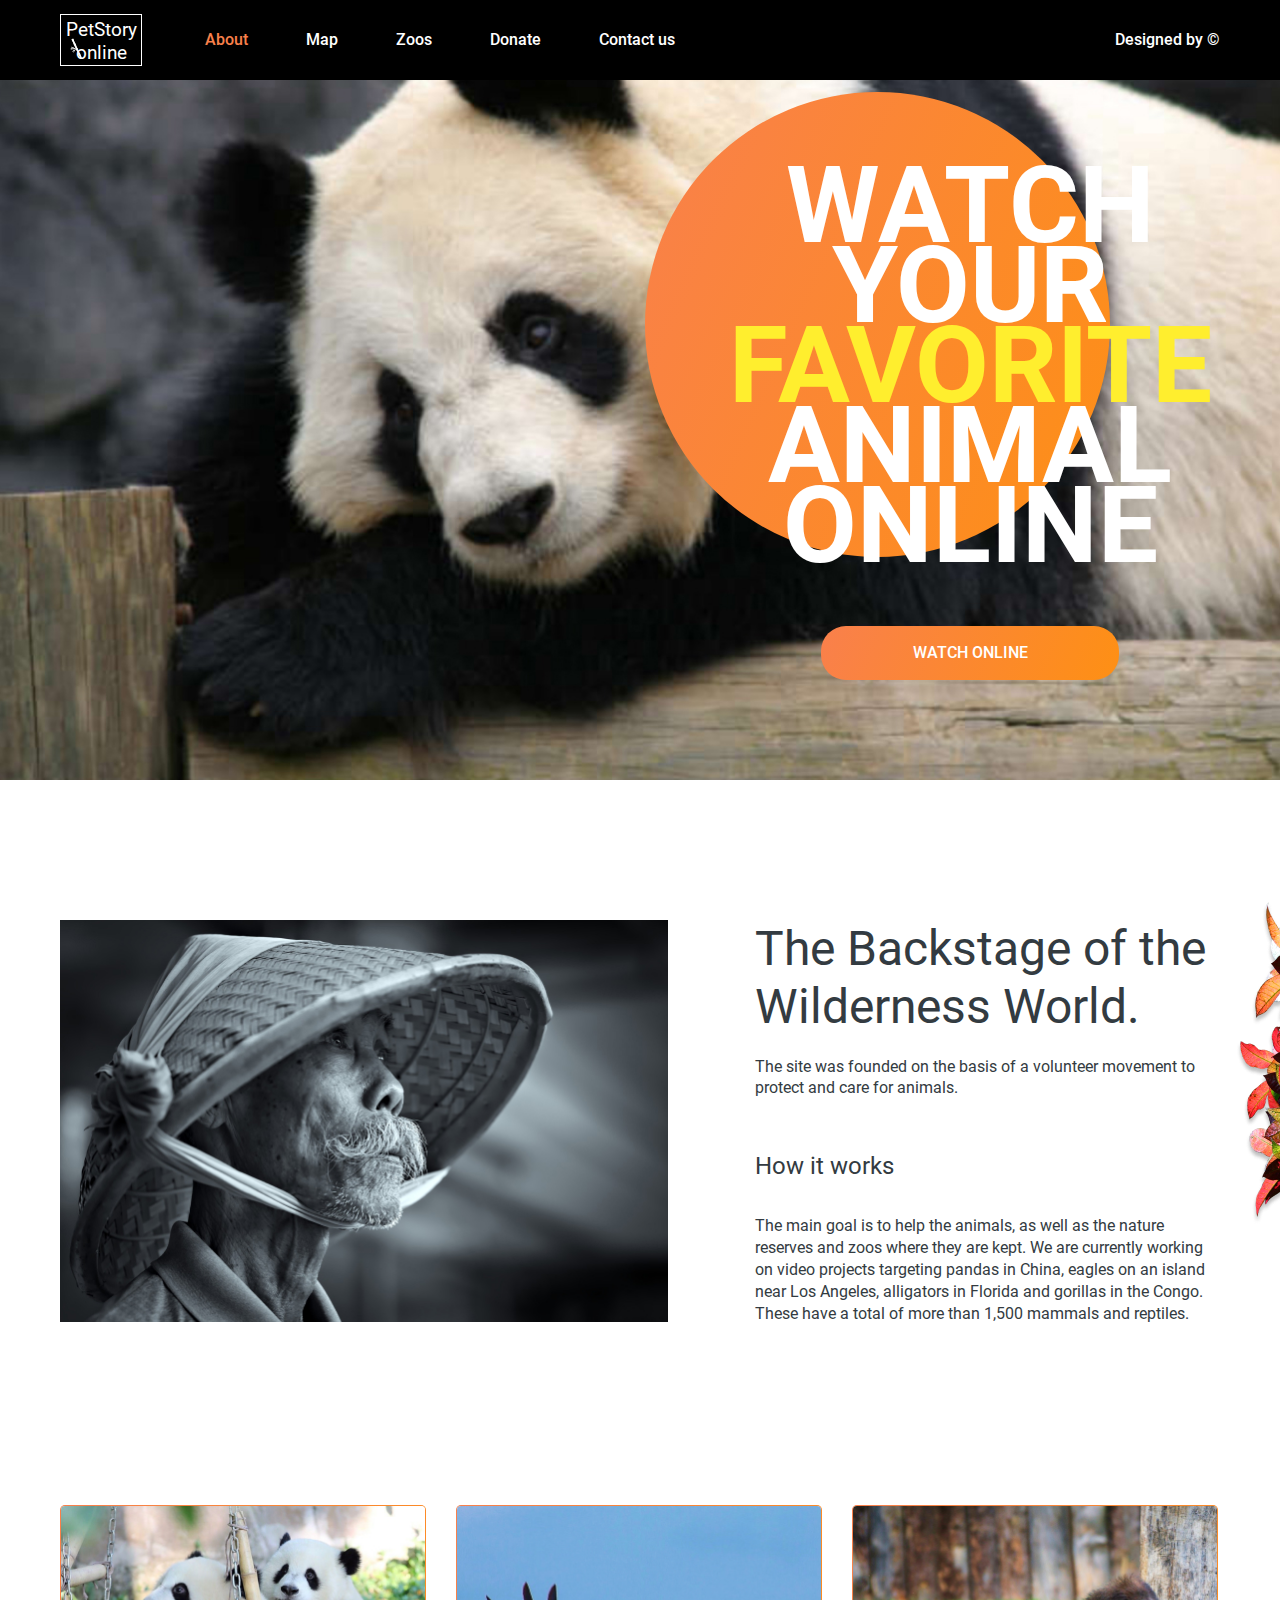
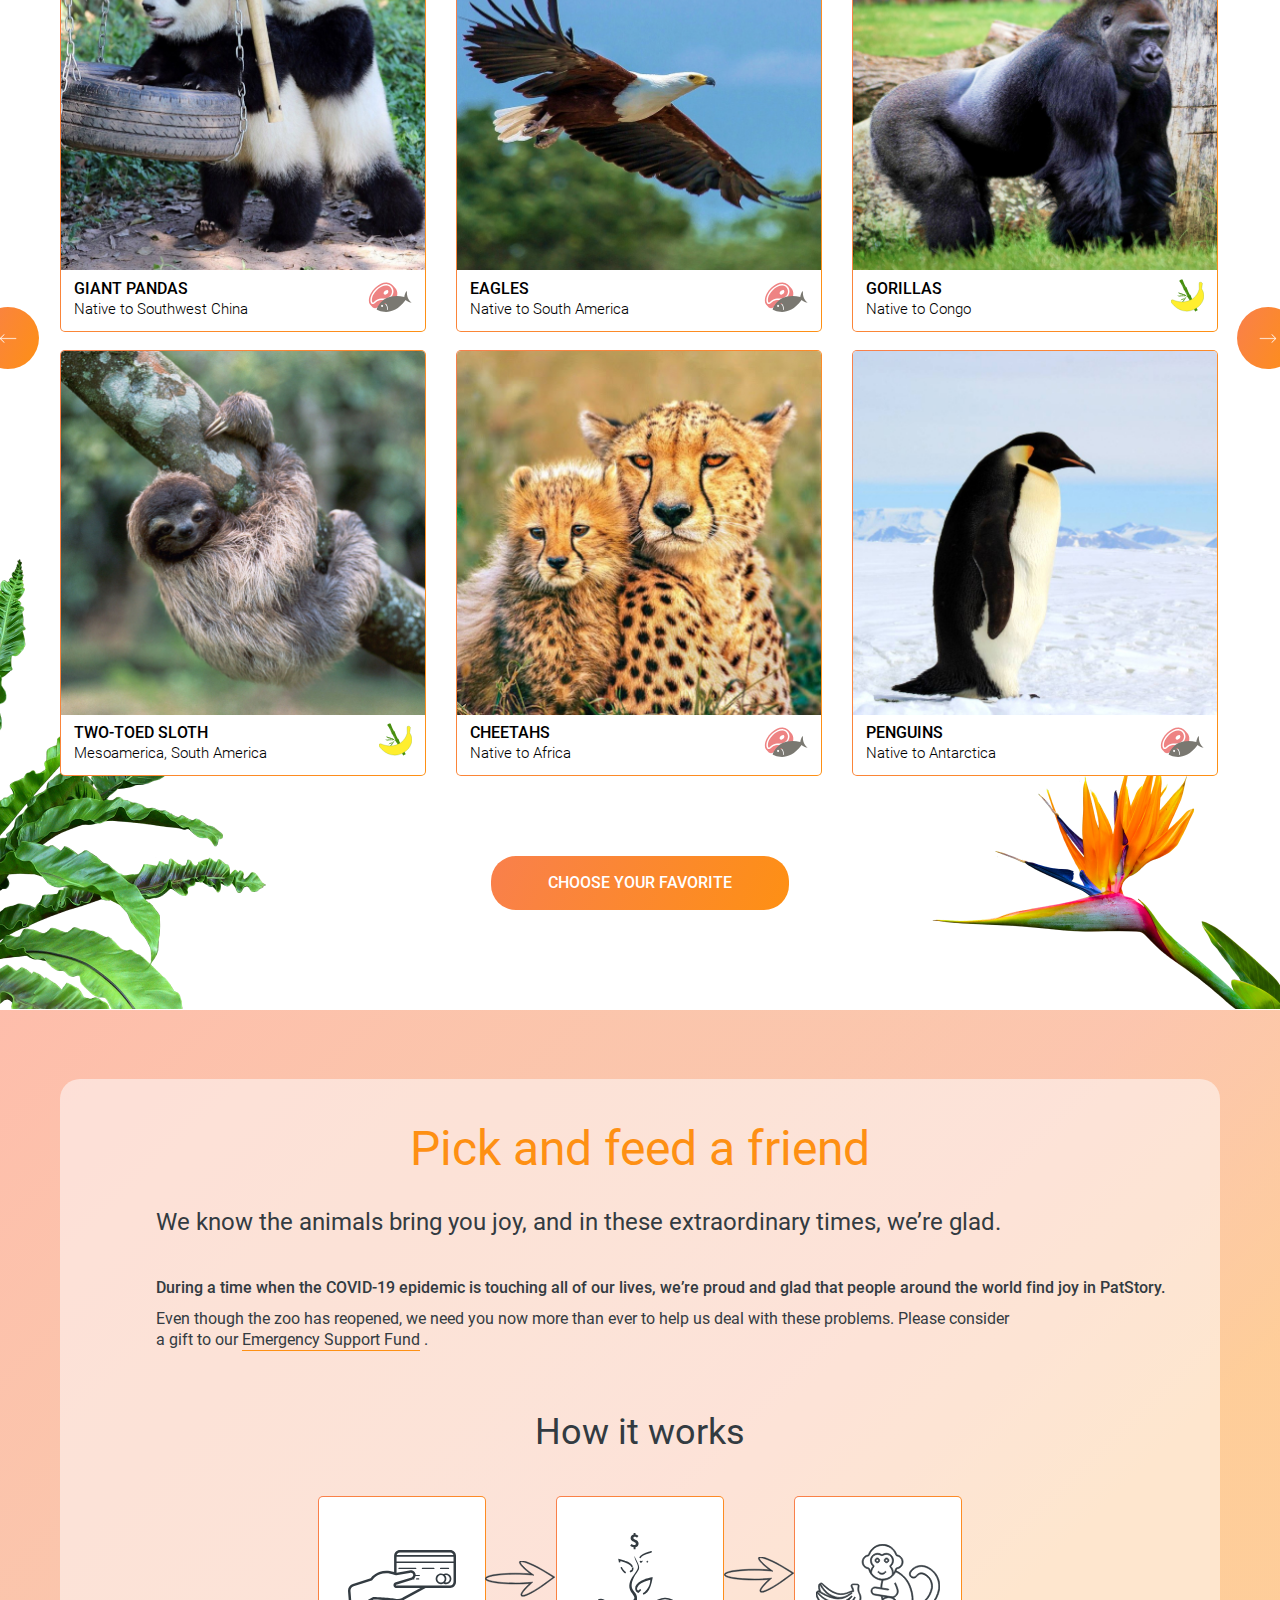
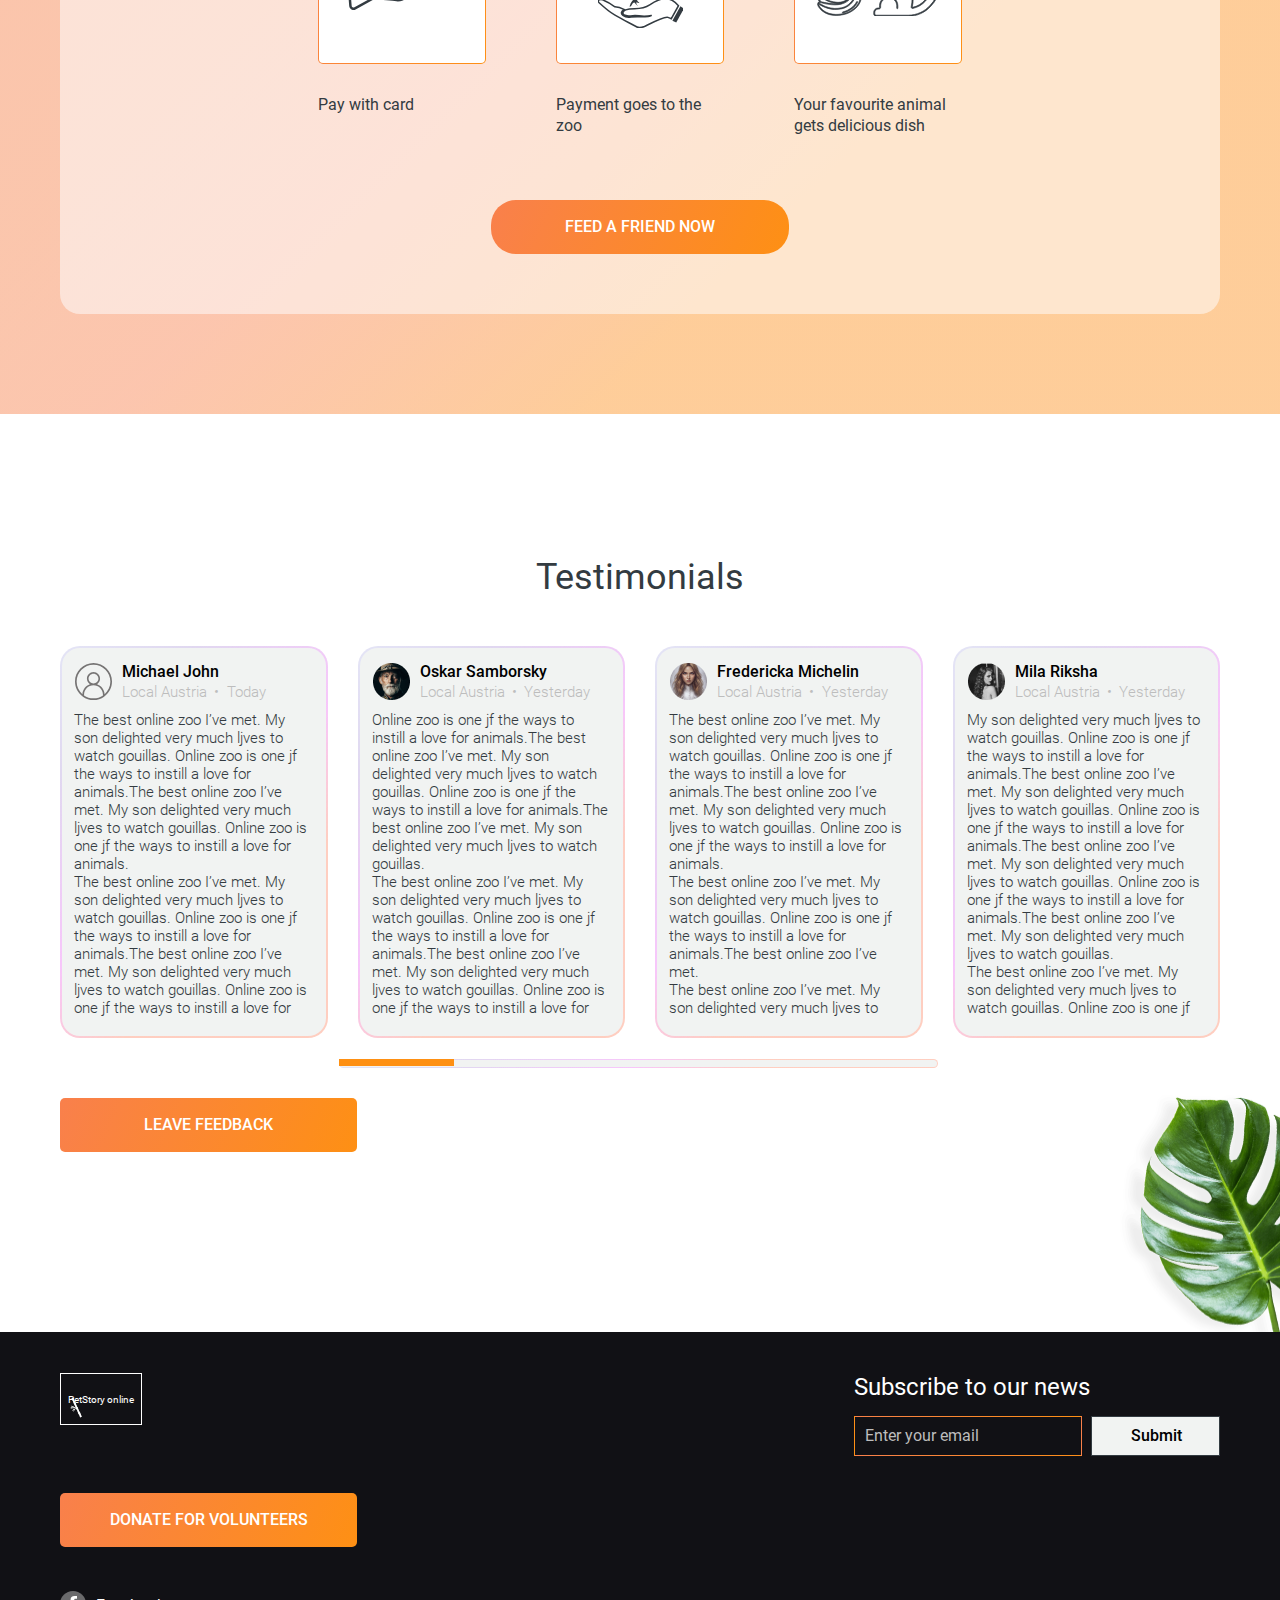
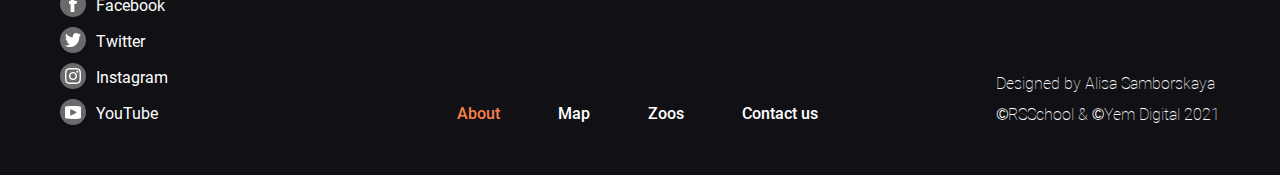
==== commit c0e1a4d2: "refactro: delete h1 second" ====
--- a/index.html
+++ b/index.html
@@ -116,11 +116,11 @@
                 />
                 <div class="card__description-wrapper">
                   <div class="card__description">
-                    <h5 class="card__title">giant Pandas</h5>
+                    <h5 class="card__title">Giant Pandas</h5>
                     <p class="card__info">Native to Southwest China</p>
                   </div>
                   <!-- close card__description -->
-                  <span class="icon icon--banana card__icon"></span>
+                  <span class="icon icon--meet-fish card__icon"></span>
                 </div>
                 <!-- close description-wrapper" -->
               </div>
@@ -348,9 +348,13 @@
               <div class="testimonial__content">
                 <div class="user">
                   <div class="user__content">
-                    <img class="user__avatar"
-                    src="src/images/testimonials/user-2.png" width="37"
-                    height="37 alt="Oskar Samborsky" />
+                    <img
+                      class="user__avatar"
+                      src="src/images/testimonials/user-2.png"
+                      width="37"
+                      height="37"
+                      alt="Oskar Samborsky"
+                    />
                     <div class="user__info">
                       <h5 class="user__name">Oskar Samborsky</h5>
                       <span class="user__location">Local Austria</span>
@@ -389,9 +393,13 @@
               <div class="testimonial__content">
                 <div class="user">
                   <div class="user__content">
-                    <img class="user__avatar"
-                    src="src/images/testimonials/user-3.png" width="37"
-                    height="37 alt="Fredericka Michelin" />
+                    <img
+                      class="user__avatar"
+                      src="src/images/testimonials/user-3.png"
+                      width="37"
+                      height="37"
+                      alt="Fredericka Michelin"
+                    />
                     <div class="user__info">
                       <h5 class="user__name">Fredericka Michelin</h5>
                       <span class="user__location">Local Austria</span>
@@ -483,7 +491,7 @@
         <div class="footer__content">
           <a href="index.html" class="logo footer__logo">
             <span class="icon icon--logo"></span>
-            <h1 class="logo__title">PetStory online</h1>
+            <p class="logo__title">PetStory online</p>
           </a>
           <!-- close logo -->
           <div class="footer__button">
--- a/src/scss/main.css
+++ b/src/scss/main.css
@@ -6,6 +6,7 @@
 /* Border-radius */
 /* Font */
 /* Width */
+/* Media width */
 /* Meida quaries */
 .testimonials {
   overflow: hidden;
@@ -78,11 +79,11 @@
   text-transform: uppercase;
 }
 
-.social__title, .social__link:hover .icon-round, .social__link:hover .social__title, .social__link, .support-fundation, .header-copyright, .scroll__line, .arrow__button, .card__description-wrapper:hover, .card__description-wrapper, .card__img, .card:hover .card__description-wrapper, .card:hover .card__img, .card, .copyright, .list__link, .button {
+.progress-roller, .social__title, .social__link:hover .icon-round, .social__link:hover .social__title, .social__link, .support-fundation, .header-copyright, .scroll__line, .arrow__button, .card__description-wrapper:hover, .card__description-wrapper, .card__img, .card:hover .card__description-wrapper, .card:hover .card__img, .card, .copyright, .list__link, .button {
   transition: ease-in-out 0.5s;
 }
 
-.progress-roller, .subscribe__form input[type=submit], .scroll__line--progress, .arrow__button, .card, .icon, .logo, .button {
+.progress-roller, .subscribe__form input[type=submit], .scroll__line--progress, .arrow__button, .card, .copyright, .icon, .logo, .button {
   cursor: pointer;
 }
 
@@ -1443,11 +1444,14 @@
 
 .progress-roller {
   position: relative;
-  display: block;
+  display: inline-block;
   width: 10px;
   height: 10px;
   background: #ffee2e;
   border-radius: 50%;
+}
+.progress-roller:hover {
+  background: #fe9013;
 }
 .progress-roller--active:after {
   content: "";
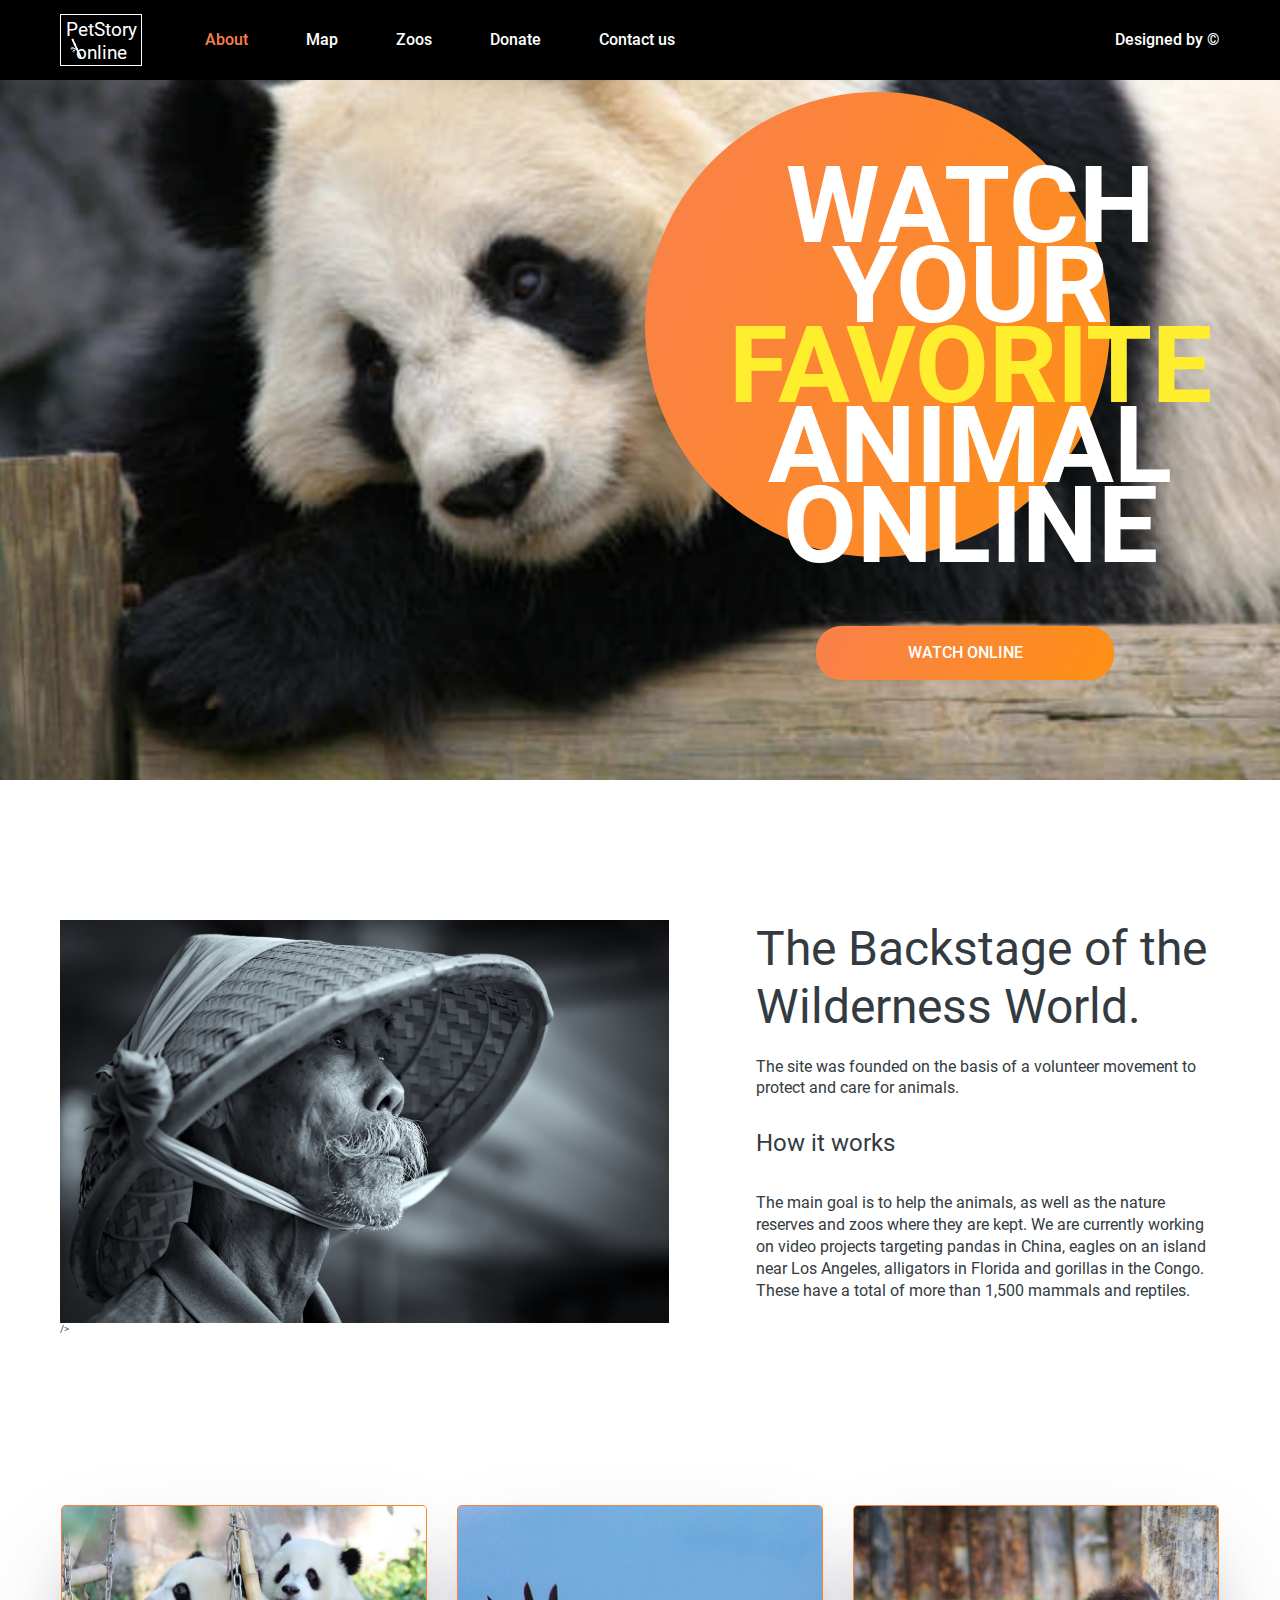
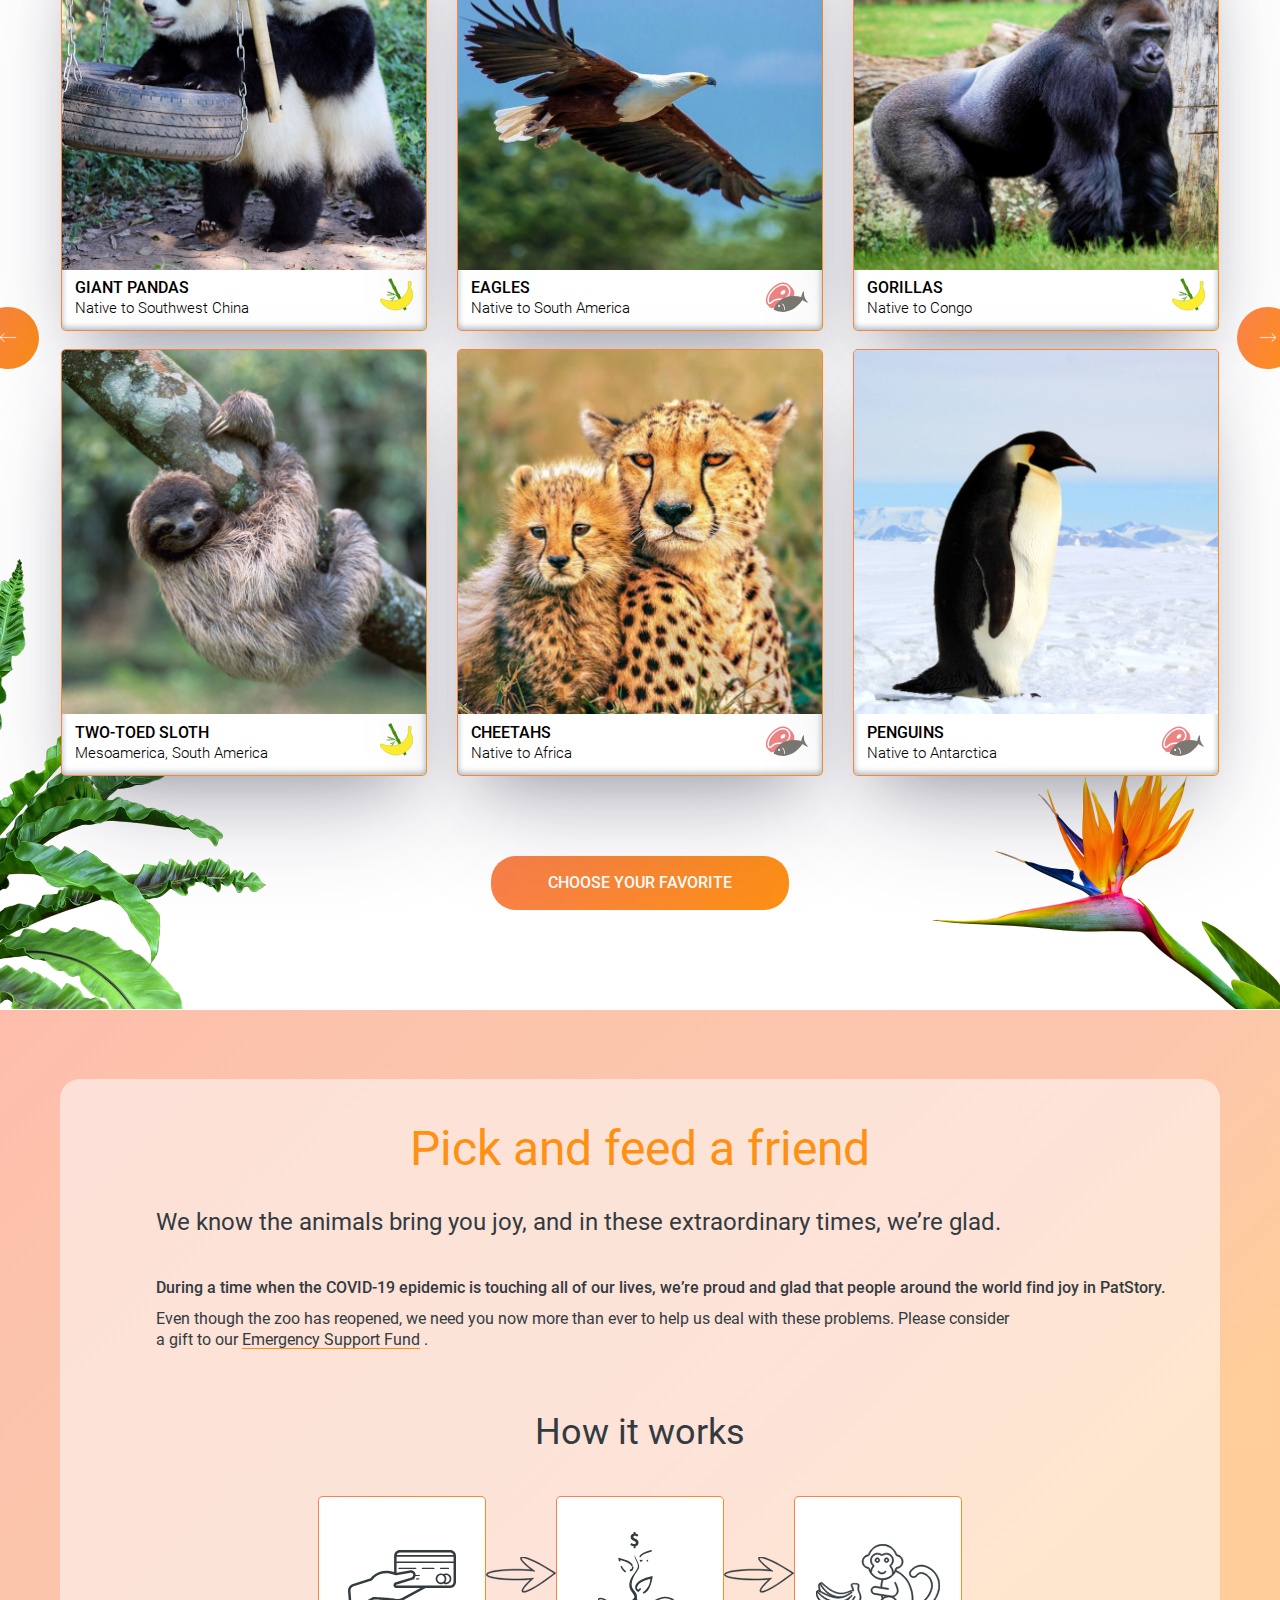
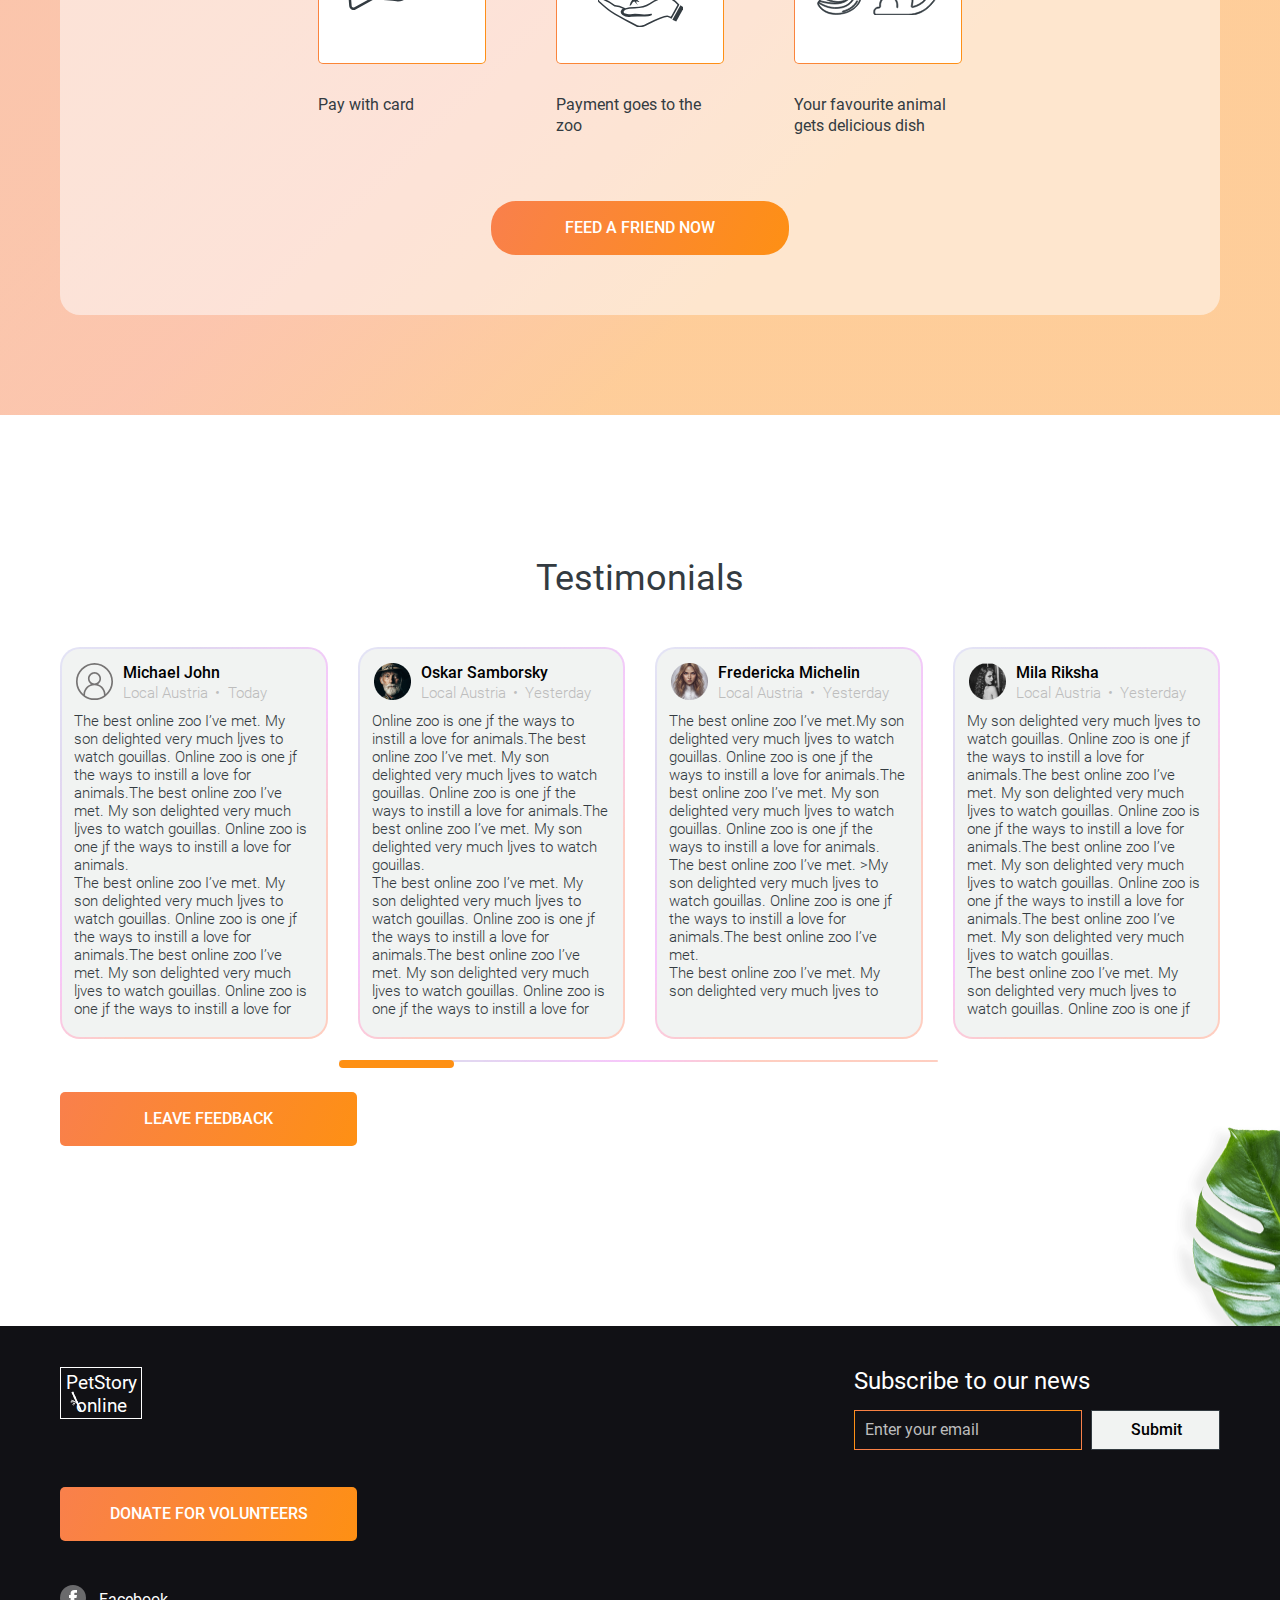
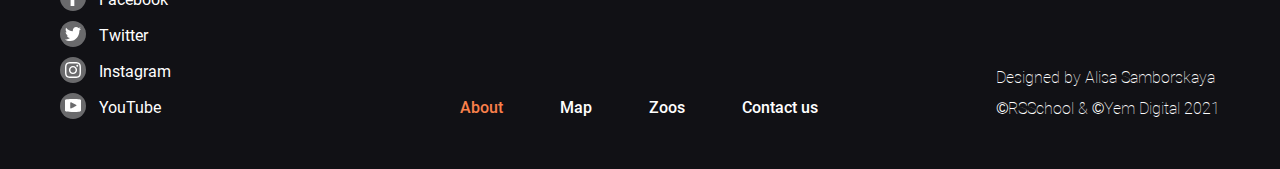
==== commit 4e9684b5: "feat: add media queries to main page" ====
--- a/index.html
+++ b/index.html
@@ -11,7 +11,7 @@
   <body>
     <header class="header">
       <div class="container header__container">
-        <a href="index.html" class="logo">
+        <a href="index.html" class="logo header__logo">
           <span class="icon icon--logo"></span>
           <h1 class="logo__title">PetStory online</h1>
         </a>
@@ -45,6 +45,12 @@
           >
         </div>
         <!-- close header__copyright-auther -->
+        <div class="burger">
+          <span class="burger__line"></span>
+          <span class="burger__line"></span>
+          <span class="burger__line"></span>
+        </div>
+        <!-- close burger -->
       </div>
       <!-- container -->
     </header>
@@ -57,24 +63,33 @@
               Watch your
               <span class="hero__title--accent">favorite</span> animal online
             </h2>
-            <div class="hero__button">
-              <button class="button button--main">watch online</button>
-            </div>
           </div>
           <!-- close hero__content -->
+          <div class="hero__button">
+            <button class="button button--main">watch online</button>
+          </div>
         </div>
         <!-- close container -->
       </section>
       <section class="backstage">
         <div class="container backstage__container">
           <div class="backstage__position-img"></div>
-          <img
-            class="backstage__img"
-            src="src/images/bg/bamboo-cap.jpg"
-            width="609"
-            height="403"
-            alt="bamboo-cap"
-          />
+          <picture class="backstage__picture">
+            <source
+              media="(max-width: 1000px )"
+              srcset="src/images/bamboo/bamboo-sm-desktop.png"
+            />
+            <source
+              media="(max-width: 1600px )"
+              srcset="src/images/bamboo/bamboo-desktop.png"
+            />
+            <img
+              class="backstage__img"
+              src="src/images/bamboo/bamboo-desktop.png"
+              alt="bamboo-cap"
+            />
+            />
+          </picture>
           <div class="backstage__content">
             <h2 class="backstage__title">
               The Backstage of the Wilderness World.
@@ -101,23 +116,84 @@
         <div class="position__img pets__section-img--left"></div>
         <div class="position__img pets__section-img--right"></div>
         <div class="container container__pets">
-          <div class="cards__wrapper">
+          <div class="pet-cards__wrapper">
             <span class="arrow__button arrow-prev">
               <span class="icon icon--arrow-prev"></span>
             </span>
-            <div class="cards">
-              <div class="card">
-                <img
-                  class="card__img"
-                  src="src/images/animal/animal-1.jpg"
-                  width="366"
-                  height="366"
-                  alt="pandas"
-                />
-                <div class="card__description-wrapper">
-                  <div class="card__description">
-                    <h5 class="card__title">Giant Pandas</h5>
-                    <p class="card__info">Native to Southwest China</p>
+            <div class="pet-cards">
+              <div class="pet-card panda-card">
+                <div class="pet-card--opacity"></div>
+                <picture class="pet__picture">
+                  <source
+                    media="(max-width: 320px)"
+                    srcset="src/images/animal/mobile/animal-1.jpg"
+                  />
+                  <source
+                    media="(max-width: 414px)"
+                    srcset="src/images/animal/mobile/animal-1.jpg"
+                  />
+                  <source
+                    media="(max-width: 640px)"
+                    srcset="src/images/animal/tablet/animal-1.jpg"
+                  />
+                  <source
+                    media="(max-width: 1000px)"
+                    srcset="src/images/animal/sm-desktop/animal-1.jpg"
+                  />
+                  <source
+                    media="(max-width: 1220px)"
+                    srcset="src/images/animal/desktop/animal-1.jpg"
+                  />
+                  <img
+                    class="petcard__img"
+                    src="src/images/animal/desktop/animal-1.jpg"
+                    alt="Pandas"
+                  />
+                </picture>
+                <div class="pet-card__content">
+                  <div class="pet-card__description">
+                    <h5 class="pet-card__title">Giant Pandas</h5>
+                    <p class="pet-card__info">Native to Southwest China</p>
+                  </div>
+                  <!-- close pet-card description -->
+                  <span class="icon icon--banana card__icon"></span>
+                </div>
+                <!-- close pet-card content" -->
+              </div>
+              <!-- close  pet-card -->
+              <div class="pet-card eagle-card">
+                <div class="pet-card--opacity"></div>
+                <picture class="pet__picture">
+                  <source
+                    media="(max-width: 320px)"
+                    srcset="src/images/animal/mobile/animal-2.jpg"
+                  />
+                  <source
+                    media="(max-width: 414px)"
+                    srcset="src/images/animal/mobile/animal-2.jpg"
+                  />
+                  <source
+                    media="(max-width: 640px)"
+                    srcset="src/images/animal/tablet/animal-2.jpg"
+                  />
+                  <source
+                    media="(max-width: 1000px)"
+                    srcset="src/images/animal/sm-desktop/animal-2.jpg"
+                  />
+                  <source
+                    media="(max-width: 1220px)"
+                    srcset="src/images/animal/desktop/animal-2.jpg"
+                  />
+                  <img
+                    class="card__img"
+                    src="src/images/animal/desktop/animal-2.jpg"
+                    alt="Eagles"
+                  />
+                </picture>
+                <div class="pet-card__content">
+                  <div class="pet-card__description">
+                    <h5 class="pet-card__title">Eagles</h5>
+                    <p class="pet-card__info">Native to South America</p>
                   </div>
                   <!-- close card__description -->
                   <span class="icon icon--meet-fish card__icon"></span>
@@ -125,18 +201,91 @@
                 <!-- close description-wrapper" -->
               </div>
               <!-- close card -->
-              <div class="card">
-                <img
-                  class="card__img"
-                  src="src/images/animal/animal-2.jpg"
-                  width="366"
-                  height="366"
-                  alt="eagles"
-                />
-                <div class="card__description-wrapper">
-                  <div class="card__description">
-                    <h5 class="card__title">Eagles</h5>
-                    <p class="card__info">Native to South America</p>
+              <div class="pet-card gorilas-card">
+                <div class="pet-card--opacity"></div>
+                <picture class="pet__picture">
+                  <source
+                    media="(max-width: 320px)"
+                    srcset="src/images/animal/mobile/animal-3.jpg"
+                  />
+                  <source
+                    media="(max-width: 414px)"
+                    srcset="src/images/animal/mobile/animal-3.jpg"
+                  />
+                  <source
+                    media="(max-width: 640px)"
+                    srcset="src/images/animal/tablet/animal-3.jpg"
+                  />
+                  <source
+                    media="(max-width: 1000px)"
+                    srcset="src/images/animal/sm-desktop/animal-4.jpg"
+                  />
+                  <source
+                    media="(max-width: 1220px)"
+                    srcset="src/images/animal/desktop/animal-3.jpg"
+                  />
+                  <img
+                    class="card__img"
+                    src="src/images/animal/desktop/animal-3.jpg"
+                    alt="gorillas"
+                  />
+                </picture>
+                <div class="pet-card__content">
+                  <div class="pet-card__description">
+                    <h5 class="pet-card__title">Gorillas</h5>
+                    <p class="pet-card__info">Native to Congo</p>
+                  </div>
+                  <!-- close card__description -->
+                  <span class="icon icon--banana card__icon"></span>
+                </div>
+                <!-- close description-wrapper" -->
+              </div>
+              <!-- close card -->
+              <div class="pet-card sloth-card">
+                <div class="pet-card--opacity"></div>
+                <picture class="pet__picture">
+                  <source
+                    media="(max-width: 1220px)"
+                    srcset="src/images/animal/desktop/animal-4.jpg"
+                  />
+                  <img
+                    class="card__img"
+                    src="src/images/animal/desktop/animal-4.jpg"
+                    alt="two-toed sloth"
+                  />
+                </picture>
+                <div class="pet-card__content">
+                  <div class="pet-card__description">
+                    <h5 class="pet-card__title">Two-toed Sloth</h5>
+                    <p class="pet-card__info">Mesoamerica, South America</p>
+                  </div>
+                  <!-- close card__description -->
+                  <span class="icon icon--banana card__icon"></span>
+                </div>
+                <!-- close description-wrapper" -->
+              </div>
+              <!-- close card -->
+              <div class="pet-card cheetahs-card">
+                <div class="pet-card--opacity"></div>
+                <picture class="pet__picture">
+                  <source
+                    media="(max-width: 1000px)"
+                    srcset="src/images/animal/sm-desktop/animal-3.jpg"
+                  />
+                  <source
+                    media="(max-width: 1220px)"
+                    srcset="src/images/animal/desktop/animal-5.jpg"
+                  />
+                  <img
+                    class="card__img"
+                    src="src/images/animal/desktop/animal-5.jpg"
+                    alt="cheetahs"
+                  />
+                </picture>
+                <div class="pet-card__content">
+                  <div class="pet-card__description">
+                    <h5 class="pet-card__title">Cheetahs</h5>
+                    <p class="pet-card__info">Native to Africa</p>
                   </div>
                   <!-- close card__description -->
                   <span class="icon icon--meet-fish card__icon"></span>
@@ -144,75 +293,64 @@
                 <!-- close description-wrapper" -->
               </div>
               <!-- close card -->
-              <div class="card">
-                <img
-                  class="card__img"
-                  src="src/images/animal/animal-3.jpg"
-                  width="366"
-                  height="366"
-                  alt="gorillas"
-                />
-                <div class="card__description-wrapper">
-                  <div class="card__description">
-                    <h5 class="card__title">Gorillas</h5>
-                    <p class="card__info">Native to Congo</p>
-                  </div>
-                  <!-- close card__description -->
-                  <span class="icon icon--banana card__icon"></span>
-                </div>
-                <!-- close description-wrapper" -->
-              </div>
-              <!-- close card -->
-              <div class="card">
-                <img
-                  class="card__img"
-                  src="src/images/animal/animal-4.jpg"
-                  width="366"
-                  height="366"
-                  alt="two-toed sloth"
-                />
-                <div class="card__description-wrapper">
-                  <div class="card__description">
-                    <h5 class="card__title">Two-toed Sloth</h5>
-                    <p class="card__info">Mesoamerica, South America</p>
-                  </div>
-                  <!-- close card__description -->
-                  <span class="icon icon--banana card__icon"></span>
-                </div>
-                <!-- close description-wrapper" -->
-              </div>
-              <!-- close card -->
-              <div class="card">
-                <img
-                  class="card__img"
-                  src="src/images/animal/animal-5.jpg"
-                  width="366"
-                  height="366"
-                  alt="cheetahs"
-                />
-                <div class="card__description-wrapper">
-                  <div class="card__description">
-                    <h5 class="card__title">Cheetahs</h5>
-                    <p class="card__info">Native to Africa</p>
-                  </div>
-                  <!-- close card__description -->
-                  <span class="icon icon--meet-fish card__icon"></span>
-                </div>
-                <!-- close description-wrapper" -->
-              </div>
-              <!-- close card -->
-              <div class="card">
-                <img
-                  class="card__img"
-                  src="src/images/animal/animal-6.jpg"
-                  width="366"
-                  height="366"
-                  alt="penguins"
-                />
-                <div class="card__description-wrapper">
-                  <div class="card__description">
-                    <h5 class="card__title">Penguins</h5>
-                    <p class="card__info">Native to Antarctica</p>
+              <div class="pet-card alligators-card">
+                <div class="pet-card--opacity"></div>
+                <picture class="pet__picture">
+                  <source
+                    media="(max-width: 320px)"
+                    srcset="src/images/animal/mobile/animal-4.jpg"
+                  />
+                  <source
+                    media="(max-width: 414px)"
+                    srcset="src/images/animal/mobile/animal-4.jpg"
+                  />
+                  <source
+                    media="(max-width: 640px)"
+                    srcset="src/images/animal/tablet/animal-4.jpg"
+                  />
+                  <source
+                    media="(max-width: 1000px)"
+                    srcset="src/images/animal/sm-desktop/animal-5.jpg"
+                  />
+                  <img
+                    src="src/images/animal/sm-desktop/animal-4.jpg"
+                    alt="Alligators"
+                  />
+                </picture>
+                <div class="pet-card__content">
+                  <div class="pet-card__description">
+                    <h5 class="pet-card__title">Alligators</h5>
+                    <p class="pet-card__info">
+                      Native to Southeastern U<span class="add-symball">.</span
+                      ><span class="hide-text">nited </span>S<span
+                        class="add-symball"
+                        >.</span
+                      ><span class="hide-text">tates</span>
+                    </p>
+                  </div>
+                  <!-- pet content -->
+                  <span class="icon icon--meet-fish pet__icon"></span>
+                </div>
+                <!-- close pet content description -->
+              </div>
+              <!-- pet-alligators -->
+              <div class="pet-card penguins-card">
+                <div class="pet-card--opacity"></div>
+                <picture class="pet__picture">
+                  <source
+                    media="(max-width: 1000px)"
+                    srcset="src/images/animal/sm-desktop/animal-6.jpg"
+                  />
+                  <img
+                    class="card__img"
+                    src="src/images/animal/desktop/animal-6.jpg"
+                    alt="penguins"
+                  />
+                </picture>
+                <div class="pet-card__content">
+                  <div class="pet-card__description">
+                    <h5 class="pet-card__title">Penguins</h5>
+                    <p class="pet-card__info">Native to Antarctica</p>
                   </div>
                   <!-- close card__description -->
                   <span class="icon icon--meet-fish card__icon"></span>
@@ -389,6 +527,45 @@
               <!-- close testimonial-content -->
             </div>
             <!-- close testimonial -->
+            <div class="testimonial testimonial-sm-desktop">
+              <div class="testimonial__content">
+                <div class="user">
+                  <div class="user__content">
+                    <img
+                      class="user__avatar"
+                      src="src/images/testimonials/user-4.png"
+                      width="37"
+                      height="37"
+                      alt="Oskar Samborsky"
+                    />
+                    <div class="user__info">
+                      <h5 class="user__name">Oska Samborska</h5>
+                      <span class="user__location">Local Austria</span>
+                      <span class="user__dot">•</span>
+                      <span class="user__day">Yesterday</span>
+                    </div>
+                    <!-- close user__info -->
+                  </div>
+                  <!-- close user__content -->
+                </div>
+                <!-- close user -->
+                <p class="testimonial__text">
+                  Online zoo is one jf the ways to instill a love for
+                  animals.The best online zoo I’ve met. My son delighted very
+                  much ljves to watch gouillas. Online zoo is one jf the ways to
+                  instill a love for animals.The best online zoo I’ve met. My
+                  son delighted very much ljves to watch gouillas. <br />
+
+                  The best online zoo I’ve met. My son delighted very much ljves
+                  to watch gouillas. Online zoo is one jf the ways to instill a
+                  love for animals.The best online zoo I’ve met. My son
+                  delighted very much ljves to watch gouillas. Online zoo is one
+                  jf the ways to instill a love for animals.
+                </p>
+              </div>
+              <!-- testimonial content -->
+            </div>
+            <!-- close testimonial -->
             <div class="testimonial">
               <div class="testimonial__content">
                 <div class="user">
@@ -412,16 +589,20 @@
                 </div>
                 <!-- close user -->
                 <p class="testimonial__text">
-                  The best online zoo I’ve met. My son delighted very much ljves
-                  to watch gouillas. Online zoo is one jf the ways to instill a
-                  love for animals.The best online zoo I’ve met. My son
-                  delighted very much ljves to watch gouillas. Online zoo is one
-                  jf the ways to instill a love for animals.<br />The best
+                  <span class="hide-for-sm-desktop"
+                    >The best online zoo I’ve met.</span
+                  >My son delighted very much ljves to watch gouillas. Online
+                  zoo is one jf the ways to instill a love for animals.The best
                   online zoo I’ve met. My son delighted very much ljves to watch
-                  gouillas. Online zoo is one jf the ways to instill a love
-                  for<br />
-                  animals.The best online zoo I’ve met.<br />The best online zoo
-                  I’ve met. My son delighted very much ljves to<span
+                  gouillas. Online zoo is one jf the ways to instill a love for
+                  animals.<br class="hide-for-sm-desktop" /><span
+                    class="hide-for-sm-desktop"
+                    >The best online zoo I’ve met. >My son delighted very much
+                    ljves to watch gouillas. Online zoo is one jf the ways to
+                    instill a love for<br />
+                    animals.</span
+                  >The best online zoo I’ve met.<br />The best online zoo I’ve
+                  met. My son delighted very much ljves to<span
                     class="hide-text"
                   >
                     watch gouillas. Online zoo is one jf the ways to instill a
@@ -438,9 +619,13 @@
               <div class="testimonial__content">
                 <div class="user">
                   <div class="user__content">
-                    <img class="user__avatar"
-                    src="src/images/testimonials/user-4.png" width="37"
-                    height="37 alt="Mila Riksha" />
+                    <img
+                      class="user__avatar"
+                      src="src/images/testimonials/user-4.png"
+                      width="37"
+                      height="37"
+                      alt="Mila Riksha"
+                    />
                     <div class="user__info">
                       <h5 class="user__name">Mila Riksha</h5>
                       <span class="user__location">Local Austria</span>
--- a/src/scss/main.css
+++ b/src/scss/main.css
@@ -3,6 +3,9 @@
 /*Size*/
 /* 106.496px */
 /* 19.0145 */
+/* Size tablet  */
+/* Size Mobile */
+/* Line height */
 /* Border-radius */
 /* Font */
 /* Width */
@@ -12,7 +15,7 @@
   overflow: hidden;
 }
 
-.another-amount__wrapper, input[type=radio], .another-amount__control, .another-amount__controls, .prices, .progress-bar, .amount-of-days, .donate__info, .social__link, .social, .user__content, .testimonial__content, .testimonial__inner, .testimonial, .testimonials__container, .how-it-works__card-icon-block, .how-it-works__card, .how-it-works__cards, .pick-and-feed__content, .hero__content, .hero__container, .header__container, .scroll, .card__description, .card__description-wrapper, .cards, .list, .icon-round, .logo, body {
+.another-amount__wrapper, input[type=radio], .another-amount__control, .another-amount__controls, .prices, .progress-bar, .amount-of-days, .donate__info, .social__link, .social, .user__content, .testimonial-sm-desktop .user__content, .testimonial__content, .testimonial, .testimonial__inner, .testimonials__container, .how-it-works__card-icon-block, .how-it-works__card, .how-it-works__cards, .pick-and-feed__content, .pet-card__description, .pet-card__content, .pet-cards, .hero__container, .header__container, .scroll, .list, .icon-round, .logo, body {
   display: flex;
 }
 
@@ -20,23 +23,27 @@
   display: inline-flex;
 }
 
-.cards {
+.pet-cards {
   flex-wrap: wrap;
 }
 
-.another-amount__wrapper, .amount-of-days, .social, .testimonial__content, .testimonial, .testimonials__container, .how-it-works__card-icon-block, .how-it-works__card, .pick-and-feed__content, .hero__content, .card__description, .logo, body {
+.another-amount__wrapper, .amount-of-days, .social, .testimonial__content, .testimonial, .testimonials__container, .how-it-works__card-icon-block, .how-it-works__card, .pick-and-feed__content, .pet-card__description, .hero__container, .burger, .logo, body {
   flex-direction: column;
 }
 
-.how-it-works__cards, .header__container, .card__description-wrapper, body {
+.hero__button, .hero__content {
+  align-self: flex-end;
+}
+
+.how-it-works__cards, .pet-card__content, .header__container, body {
   justify-content: space-between;
 }
 
-input[type=radio], .progress-bar, .donate__info, .testimonial, .how-it-works__card-icon-block, .pick-and-feed__content, .arrow__button, .icon-round, .logo {
+input[type=radio], .progress-bar, .donate__info, .how-it-works__card-icon-block, .pick-and-feed__content, .arrow__button, .icon-round, .logo {
   justify-content: center;
 }
 
-.another-amount__wrapper, input[type=radio], .another-amount__control, .progress-bar, .amount-of-days, .donate__info, .user__content, .testimonial, .testimonials__container, .how-it-works__card-icon-block, .pick-and-feed__content, .hero__content, .header__container, .arrow__button, .card__description-wrapper, .icon-round, .logo {
+.another-amount__wrapper, input[type=radio], .another-amount__control, .progress-bar, .amount-of-days, .donate__info, .user__content, .testimonial-sm-desktop .user__content, .testimonial, .testimonials__container, .how-it-works__card-icon-block, .pick-and-feed__content, .arrow__button, .pet-card__content, .header__container, .icon-round, .logo {
   align-items: center;
 }
 
@@ -50,7 +57,7 @@
   color: #f9804b;
 }
 
-.user__info, .testimonial__text, .card__info {
+.user__info, .testimonial__text, .pet-card__info {
   font-size: 1.5rem;
   line-height: 1.8rem;
   font-weight: 300;
@@ -64,7 +71,7 @@
   font-style: normal;
 }
 
-.donate__message, .another-amount__control, .amount__block input, .amount-of-days__info, .donate__text, .social__title, .pick-and-feed__description, .pick-and-feed__accent, .header-copyright, .subscribe__form input[type=submit], .subscribe-line::placeholder, .card__title, .list__link, .button, h5 {
+.donate__message, .another-amount__control, .amount__block input, .amount-of-days__info, .donate__text, .social__title, .pick-and-feed__description, .pick-and-feed__accent, .pet-card__title, .header-copyright, .subscribe__form input[type=submit], .subscribe-line::placeholder, .list__link, .button, h5 {
   font-size: 1.6rem;
   line-height: 2.2rem;
   font-weight: 500;
@@ -75,16 +82,24 @@
   text-align: center;
 }
 
-.card__title, .button {
+.pet-card__title, .button {
   text-transform: uppercase;
 }
 
-.progress-roller, .social__title, .social__link:hover .icon-round, .social__link:hover .social__title, .social__link, .support-fundation, .header-copyright, .scroll__line, .arrow__button, .card__description-wrapper:hover, .card__description-wrapper, .card__img, .card:hover .card__description-wrapper, .card:hover .card__img, .card, .copyright, .list__link, .button {
+.progress-roller, .social__title, .social__link:hover .icon-round, .social__link:hover .social__title, .social__link, .support-fundation, .arrow__button, .pet-card__content:hover, .pet-card__content, .pet-card__img, .pet-card:hover .pet__picture, .pet-card, .header-copyright, .scroll__line, .copyright, .list__link, .button {
   transition: ease-in-out 0.5s;
 }
 
-.progress-roller, .subscribe__form input[type=submit], .scroll__line--progress, .arrow__button, .card, .copyright, .icon, .logo, .button {
+.progress-roller, .arrow__button, .pet-card, .subscribe__form input[type=submit], .scroll__line--progress, .copyright, .icon, .logo, .button {
   cursor: pointer;
+}
+
+.header {
+  position: relative;
+}
+
+.pet-card--opacity {
+  position: absolute;
 }
 
 /* Vendors */
@@ -395,12 +410,11 @@
 
 /* Base */
 body {
-  /*   min-width: 1190px;
-  */
-  min-height: 100vh;
+  min-width: 320px;
   font-family: "Roboto", sans-serif;
   color: #333b41;
   background: #ffffff;
+  overflow: hidden;
 }
 
 /*Basic styles*/
@@ -571,6 +585,22 @@
   margin: 0 auto;
   padding-inline: 1.5rem;
 }
+@media (max-width: 1200px) {
+  .container {
+    max-width: 970px;
+  }
+}
+@media (max-width: 971px) {
+  .container {
+    max-width: 630px;
+  }
+}
+@media (max-width: 320px) {
+  .container {
+    max-width: 320px;
+    padding-inline: 1rem;
+  }
+}
 
 /* Components */
 .button {
@@ -587,11 +617,11 @@
   background: #4b9200;
 }
 .button--main {
-  min-width: 298px;
+  width: 298px;
   border-radius: 2.5rem;
 }
 .button--second {
-  min-width: 297px;
+  width: 297px;
   border-radius: 0.5rem;
   padding: 1.6rem 0;
 }
@@ -600,13 +630,25 @@
   position: relative;
   width: 82px;
   min-height: 52px;
-  padding: 0.3 0.55rem 0.4 0.75rem;
   border: 1px solid #ffffff;
+}
+@media (max-width: 971px) {
+  .logo {
+    min-height: auto;
+  }
 }
 
 .logo__title {
   padding: 0.2rem 0 0;
   color: #ffffff;
+}
+@media (max-width: 971px) {
+  .logo__title {
+    font-size: 1.229rem;
+    line-height: 1.5rem;
+    font-weight: 400;
+    font-style: normal;
+  }
 }
 
 .icon--arrow-prev, .icon--arrow-next {
@@ -627,12 +669,28 @@
   background-size: contain;
   background-repeat: no-repeat;
 }
+@media (max-width: 971px) {
+  .icon--logo {
+    bottom: -2px;
+    left: 4px;
+    width: 7px;
+    height: 17px;
+  }
+}
 .icon--banana {
   width: 33px;
   height: 37px;
   background: url("../icons/fruit/banana.svg");
-  background-size: contain;
   background-repeat: no-repeat;
+  background-size: cover;
+}
+@media (max-width: 971px) {
+  .icon--banana {
+    width: 25.72px;
+    height: 28.84px;
+    background-repeat: no-repeat;
+    background-position: center;
+  }
 }
 .icon--meet-fish {
   width: 48px;
@@ -640,6 +698,14 @@
   background: url("../icons/fruit/meet-fish.svg");
   background-size: contain;
   background-repeat: no-repeat;
+  background-size: cover;
+}
+@media (max-width: 971px) {
+  .icon--meet-fish {
+    width: 37.41px;
+    height: 29.62px;
+    background-repeat: no-repeat;
+  }
 }
 .icon--arrow-next {
   background: url("../icons/arrows/arrow-next.svg");
@@ -751,9 +817,18 @@
 .header__nav {
   margin-right: auto;
 }
-
-.list__item:not(:last-child) {
+@media (max-width: 971px) {
+  .header__nav {
+    display: none;
+  }
+}
+.header__nav .list__item:not(:last-child) {
   margin: 0 5.8rem 0 0;
+}
+@media (max-width: 1200px) {
+  .header__nav .list__item:not(:last-child) {
+    margin: 0 4.8rem 0 0;
+  }
 }
 
 .list__link--active {
@@ -765,12 +840,40 @@
   margin: 0 0 0 6.3rem;
 }
 
+.burger {
+  display: none;
+  gap: 0.2rem;
+}
+@media (max-width: 971px) {
+  .burger {
+    display: flex;
+  }
+}
+
+.burger__line {
+  width: 18px;
+  height: 2px;
+  background: #ffffff;
+  border-radius: 0.2rem;
+}
+
 .position__img {
   position: absolute;
 }
 
 .hide-text {
   display: none;
+}
+@media (max-width: 1200px) {
+  .hide-text {
+    display: contents;
+  }
+}
+
+@media (max-width: 1200px) {
+  .hide-for-sm-desktop {
+    display: none;
+  }
 }
 
 .copyright {
@@ -788,84 +891,16 @@
   padding: 1rem 0 0;
 }
 
-.cards__wrapper {
-  position: relative;
-  padding: 0 0 8rem 0rem;
-}
-
-.cards {
-  gap: 1.8rem 3rem;
-}
-
-.card {
-  position: relative;
-  flex-basis: 366px;
-  padding: 0 0 0.6rem 0;
-  border: 1px solid transparent;
-  border-radius: 0.5rem;
-  background: linear-gradient(#ffffff, #ffffff) padding-box, linear-gradient(113.96deg, #f9804b 1.49%, #fe9013 101.44%) border-box;
-  overflow: hidden;
-}
-.card:hover {
-  box-shadow: rgba(0, 0, 0, 0.3) 0px 19px 38px, rgba(0, 0, 0, 0.22) 0px 15px 12px;
-}
-.card:hover .card__img {
-  transform: scale(1.028);
-  opacity: 0.6;
-}
-.card:hover .card__description-wrapper {
-  transform: translateY(-90%);
-  background: rgba(0, 0, 0, 0.4);
-}
-
-.card__img:hover {
-  transform: scale(1.028);
-}
-
-.card__description-wrapper {
-  padding-inline: 1.3rem;
-}
-.card__description-wrapper:hover {
-  transform: translateY(-90%);
-  background: rgba(0, 0, 0, 0.4);
-}
-
-.card__description {
-  padding: 0.75rem 0 0.7rem;
-}
-
-.card__info {
-  color: #000000;
-}
-
-.arrow__button {
-  position: absolute;
-  width: 62px;
-  height: 62px;
-  background: linear-gradient(113.96deg, #f9804b 1.49%, #fe9013 101.44%);
-  border-radius: 50%;
-}
-.arrow__button:hover {
-  box-shadow: rgba(50, 50, 93, 0.25) 0px 50px 100px -20px, rgba(0, 0, 0, 0.3) 0px 30px 60px -30px, rgba(10, 37, 64, 0.35) 0px -2px 6px 0px inset;
-}
-.arrow__button:active {
-  background: #4b9200;
-}
-
-.arrow-prev {
-  top: 402px;
-  left: -83px;
-}
-
-.arrow-next {
-  top: 402px;
-  right: -79px;
-}
-
 .scroll {
   position: relative;
-  width: 599px;
-  min-height: 9px;
+  max-width: 599px;
+  width: 100%;
+  min-height: 8px;
+}
+@media (max-width: 1200px) {
+  .scroll {
+    max-width: 390px;
+  }
 }
 
 .scroll__line {
@@ -877,26 +912,23 @@
 }
 .scroll__line--progress {
   position: absolute;
+  top: 0;
   left: 0;
   width: 115.1px;
-  height: 7px;
+  height: 8px;
   background: #fe9013;
+  border-radius: 0.5rem;
 }
 .scroll__line--progress:hover {
   background: #e47209;
 }
-
-.testimonials__scroll {
-  margin: 0 0.4rem 0 0;
-}
-
-.testimonials__section-img {
-  width: 368px;
-  height: 275px;
-  background: url("../images/page/strelitzia.png");
-  background-repeat: no-repeat;
-  right: -40px;
-  bottom: 1px;
+@media (max-width: 1200px) {
+  .scroll__line--progress {
+    top: 0.5px;
+    left: -4px;
+    width: 75px;
+    height: 7px;
+  }
 }
 
 .subscribe__title {
@@ -964,28 +996,95 @@
 
 /* Layout  */
 .header {
+  z-index: 1000;
   padding: 1.4rem 0;
   background: #000000;
 }
+@media (max-width: 971px) {
+  .header {
+    padding: 0.12rem 0 0;
+  }
+}
+
+@media (max-width: 971px) {
+  .header-copyright {
+    display: none;
+  }
+}
+
+@media (max-width: 971px) {
+  .header__logo {
+    max-width: 46.86px;
+    border: none;
+  }
+}
 
 .hero {
   background: url("../images/bg/bg.jpg");
-  background-size: cover;
-  background-position: center bottom;
+  background-position: bottom;
   background-repeat: no-repeat;
+  min-height: 700px;
+}
+@media (max-width: 1200px) {
+  .hero {
+    background: url("../images/bg/bg-sm-desktop.jpg");
+    background-repeat: no-repeat;
+    background-position: bottom;
+    background-size: cover;
+    min-height: 504px;
+  }
+}
+@media (max-width: 971px) {
+  .hero {
+    min-height: 339px;
+  }
+}
+@media (max-width: 480px) {
+  .hero {
+    min-height: 187px;
+    background: url("../images/bg/bg-mb.jpg");
+    background-repeat: no-repeat;
+    background-position: bottom;
+    background-size: cover;
+  }
 }
 
 .hero__container {
   position: relative;
-  justify-content: flex-end;
-  padding-top: 8.6rem;
+  gap: 6rem;
+}
+@media (max-width: 1200px) {
+  .hero__container {
+    padding-top: 0;
+    gap: 4.1rem;
+  }
+}
+@media (max-width: 971px) {
+  .hero__container {
+    gap: 0;
+  }
 }
 
 .hero__content {
   position: relative;
   max-width: 500px;
-  gap: 6rem;
-  margin-bottom: 10rem;
+  padding: 8.6rem 0 0;
+}
+@media (max-width: 1200px) {
+  .hero__content {
+    padding: 4.2rem 0 0 0;
+  }
+}
+@media (max-width: 1200px) {
+  .hero__content {
+    max-width: 128.2px;
+    padding: 4.8rem 0 0 0;
+  }
+}
+@media (max-width: 480px) {
+  .hero__content {
+    padding: 4.2rem 0 0 0;
+  }
 }
 
 .hero__cicle {
@@ -997,6 +1096,30 @@
   background: linear-gradient(113.96deg, #f9804b 1.49%, #fe9013 101.44%);
   border-radius: 50%;
 }
+@media (max-width: 1200px) {
+  .hero__cicle {
+    width: 367px;
+    height: 367px;
+    top: -11px;
+    right: 162px;
+  }
+}
+@media (max-width: 971px) {
+  .hero__cicle {
+    width: 237.6px;
+    height: 237.6px;
+    top: 11px;
+    right: 67px;
+  }
+}
+@media (max-width: 480px) {
+  .hero__cicle {
+    width: 119.09px;
+    height: 119.09px;
+    top: 21px;
+    right: 38.5px;
+  }
+}
 
 .hero__title {
   font-size: 10.65rem;
@@ -1006,24 +1129,103 @@
   color: #ffffff;
   text-transform: uppercase;
 }
+@media (max-width: 1200px) {
+  .hero__title {
+    font-size: 8.5rem;
+    line-height: 6.4rem;
+    font-weight: 400;
+    font-style: normal;
+  }
+}
+@media (max-width: 971px) {
+  .hero__title {
+    max-width: 255.64px;
+    font-size: 5.429rem;
+    line-height: 4.1rem;
+    font-weight: 700;
+    font-style: normal;
+  }
+}
+@media (max-width: 480px) {
+  .hero__title {
+    font-size: 2.8rem;
+    line-height: 2.1rem;
+    font-weight: 700;
+    font-style: normal;
+  }
+}
 .hero__title--accent {
   color: #ffee2e;
 }
 
+.hero__button {
+  margin: 0 10.6rem 0 0;
+}
+@media (max-width: 971px) {
+  .hero__button {
+    position: absolute;
+    bottom: -46.5px;
+    align-self: auto;
+  }
+}
+@media (max-width: 480px) {
+  .hero__button {
+    bottom: -115px;
+  }
+}
+
 .backstage__text, .backstage__info {
   font-size: 1.6rem;
 }
 
 .backstage {
+  position: relative;
+  padding: 14rem 0 13rem;
   overflow: hidden;
 }
+@media (max-width: 1200px) {
+  .backstage {
+    padding: 10rem 0 10rem;
+  }
+}
+@media (max-width: 971px) {
+  .backstage {
+    padding: 6rem 0 5rem;
+  }
+}
+@media (max-width: 480px) {
+  .backstage {
+    padding: 10.7rem 0 1.1rem;
+  }
+}
 
 .backstage__container {
-  position: relative;
   display: grid;
-  grid-template-columns: 2fr minmax(465px, 1fr);
-  padding: 14rem 1.5rem;
+  grid-template-columns: 2fr minmax(464px, 1fr);
   gap: 8.7rem;
+}
+@media (max-width: 1200px) {
+  .backstage__container {
+    grid-template-columns: 2fr minmax(454px, 1fr);
+    gap: 3.1rem;
+  }
+}
+@media (max-width: 971px) {
+  .backstage__container {
+    grid-template-columns: minmax(300px, 495px);
+    gap: 0;
+  }
+}
+
+@media (max-width: 1200px) {
+  .backstage__picture {
+    padding: 1rem 0;
+  }
+}
+@media (max-width: 971px) {
+  .backstage__picture {
+    display: none;
+  }
 }
 
 .backstage__position-img {
@@ -1035,18 +1237,74 @@
   background: url("../images/page/flower.png");
   background-repeat: no-repeat;
 }
+@media (max-width: 1200px) {
+  .backstage__position-img {
+    display: none;
+  }
+}
+@media (max-width: 971px) {
+  .backstage__position-img {
+    display: block;
+    width: 131px;
+    height: 476px;
+    top: -4px;
+    right: 0;
+    background: url("../images/flowers/tablet/flower.png");
+    background-repeat: no-repeat;
+  }
+}
+@media (max-width: 480px) {
+  .backstage__position-img {
+    width: 34px;
+    height: 400px;
+    top: 40px;
+    right: 0;
+    background: url("../images/flowers/mobile/flower.png");
+    background-repeat: no-repeat;
+  }
+}
 
 .backstage__title {
   margin: 0 0 2rem 0;
 }
+@media (max-width: 971px) {
+  .backstage__title {
+    margin: 0 0 2rem 0.3rem;
+  }
+}
+@media (max-width: 480px) {
+  .backstage__title {
+    font-size: 2.4rem;
+    line-height: 2.9rem;
+    font-weight: 400;
+    font-style: normal;
+    margin: 0 0 0.9rem 0;
+  }
+}
 
 .backstage__info {
-  margin: 0 0 5.4rem 0;
+  margin: 0 0 3.1rem 0;
   line-height: 2.1rem;
+}
+@media (max-width: 480px) {
+  .backstage__info {
+    margin: 0 0 2rem;
+    padding-left: 0.1rem;
+  }
 }
 
 .backstage__subtitle {
   margin: 0 0 3.4rem 0;
+}
+@media (max-width: 971px) {
+  .backstage__subtitle {
+    margin: 0 0 2rem 3px;
+  }
+}
+@media (max-width: 971px) and (max-width: 480px) {
+  .backstage__subtitle {
+    margin: 0 0 1rem 3px;
+  }
 }
 
 .backstage__text {
@@ -1057,6 +1315,21 @@
   position: relative;
   padding: 4rem 0 10rem;
   overflow: hidden;
+}
+@media (max-width: 1200px) {
+  .pets {
+    padding: 3rem 0 14rem;
+  }
+}
+@media (max-width: 971px) {
+  .pets {
+    padding: 3rem 0 10rem;
+  }
+}
+@media (max-width: 480px) {
+  .pets {
+    padding: 3rem 0 6rem;
+  }
 }
 
 .pets__section-img--left {
@@ -1067,6 +1340,37 @@
   left: 0;
   bottom: 1px;
 }
+@media (max-width: 1200px) {
+  .pets__section-img--left {
+    position: absolute;
+    width: 386px;
+    height: 202px;
+    bottom: -1;
+    left: 0;
+    background: url("/src/images/flowers/small-desktop/palm.png");
+    background-repeat: no-repeat;
+  }
+}
+@media (max-width: 971px) {
+  .pets__section-img--left {
+    position: absolute;
+    width: 385px;
+    height: 202px;
+    bottom: 0;
+    left: 0;
+    background: url("../images/flowers/tablet/palm.png");
+    background-repeat: no-repeat;
+  }
+}
+@media (max-width: 480px) {
+  .pets__section-img--left {
+    width: 138px;
+    height: 72px;
+    bottom: 0px;
+    background: url("../images/flowers/mobile/palm.png");
+    background-repeat: no-repeat;
+  }
+}
 
 .pets__section-img--right {
   width: 368px;
@@ -1076,15 +1380,372 @@
   right: 0px;
   bottom: 1px;
 }
+@media (max-width: 1200px) {
+  .pets__section-img--right {
+    width: 241px;
+    height: 180px;
+    bottom: -1px;
+    right: 0;
+    background: url("../images/flowers/small-desktop/strelitzia.png");
+    background-repeat: no-repeat;
+  }
+}
+@media (max-width: 971px) {
+  .pets__section-img--right {
+    position: absolute;
+    width: 175px;
+    height: 131px;
+    bottom: 0;
+    right: 0;
+    background: url("../images/flowers/tablet/strelitzia.png");
+    background-repeat: no-repeat;
+  }
+}
+@media (max-width: 480px) {
+  .pets__section-img--right {
+    width: 68px;
+    height: 78px;
+    bottom: -11px;
+    right: 0;
+    background: url("../images/flowers/mobile/strelitzia.png");
+  }
+}
+
+.pet-cards__wrapper {
+  position: relative;
+  padding: 0 0 8rem 0rem;
+}
+@media (max-width: 971px) {
+  .pet-cards__wrapper {
+    padding: 0 0 6.2rem 0rem;
+  }
+}
+@media (max-width: 971px) {
+  .pet-cards__wrapper {
+    padding: 0 0 2.2rem 0rem;
+  }
+}
+
+.pet-cards {
+  gap: 1.8rem 3rem;
+}
+@media (max-width: 1200px) {
+  .pet-cards {
+    gap: 9.2rem 2.9rem;
+  }
+}
+@media (max-width: 971px) {
+  .pet-cards {
+    gap: 9.3rem 2.9rem;
+  }
+}
+@media (max-width: 635px) {
+  .pet-cards {
+    gap: 9.3rem 2rem;
+    justify-content: center;
+  }
+}
+@media (max-width: 480px) {
+  .pet-cards {
+    justify-content: flex-start;
+  }
+}
+@media (max-width: 480px) {
+  .pet-cards {
+    gap: 2.5rem;
+  }
+}
+@media (min-width: 375px) {
+  .pet-cards {
+    justify-content: center;
+  }
+}
+
+.pet-card {
+  position: relative;
+  flex-basis: 366px;
+  padding: 0 0 0.6rem 0;
+  box-shadow: rgba(50, 50, 93, 0.25) 0px 50px 100px -20px, rgba(0, 0, 0, 0.3) 0px 30px 60px -30px, rgba(10, 37, 64, 0.35) 0px -2px 6px 0px inset;
+  border: 1px solid transparent;
+  border-radius: 0.5rem;
+  background: linear-gradient(#ffffff, #ffffff) padding-box, linear-gradient(113.96deg, #f9804b 1.49%, #fe9013 101.44%) border-box;
+  overflow: hidden;
+}
+@media (max-width: 1200px) {
+  .pet-card {
+    flex-basis: 294px;
+  }
+}
+@media (max-width: 971px) {
+  .pet-card {
+    flex-basis: 285px;
+  }
+}
+@media (max-width: 635px) {
+  .pet-card {
+    flex-basis: 220px;
+  }
+}
+@media (max-width: 480px) {
+  .pet-card {
+    flex-basis: 282.2px;
+  }
+}
+.pet-card:hover .pet__picture {
+  transform: scale(1.028);
+  opacity: 0.6;
+}
+.pet-card:hover .pet-card__content {
+  z-index: 10;
+  background: rgba(236, 19, 19, 0.8);
+  border: 0;
+  border-radius: 0;
+  transform: translateY(-50px);
+}
+.pet-card:hover .pet-card--opacity {
+  opacity: 1;
+}
+
+.pet-card--opacity {
+  top: 0;
+  bottom: 0;
+  left: 0;
+  right: 0;
+  background: rgba(0, 0, 0, 0.4);
+  opacity: 0;
+}
+
+.pet-card__img:hover {
+  transform: scale(1.028);
+}
+
+.pet-card__content {
+  padding-inline: 1.3rem;
+}
+.pet-card__content:hover {
+  transform: translateY(-90%);
+  background: rgba(0, 0, 0, 0.4);
+}
+@media (max-width: 1200px) {
+  .pet-card__content {
+    padding: 0 0.8rem 0 1.5rem;
+  }
+}
+@media (max-width: 971px) {
+  .pet-card__content {
+    padding: 0px 0 0 1.1rem;
+  }
+}
+
+.pet-card__description {
+  padding: 0.75rem 0 0.7rem;
+}
+@media (max-width: 971px) {
+  .pet-card__description {
+    padding: 0.75rem 0 0;
+  }
+}
+
+@media (max-width: 971px) {
+  .pet-card__title {
+    font-size: 1.247rem;
+    line-height: 1.7rem;
+    font-weight: 500;
+    font-style: normal;
+  }
+}
+
+.pet-card__info {
+  color: #000000;
+}
+@media (max-width: 971px) {
+  .pet-card__info {
+    font-size: 1.169rem;
+    line-height: 1.4rem;
+    font-weight: 300;
+    font-style: normal;
+  }
+}
+
+/* Pet arrows */
+.arrow__button {
+  position: absolute;
+  width: 62px;
+  height: 62px;
+  background: linear-gradient(113.96deg, #f9804b 1.49%, #fe9013 101.44%);
+  border-radius: 50%;
+}
+@media (max-width: 480px) {
+  .arrow__button {
+    display: none;
+  }
+}
+.arrow__button:hover {
+  box-shadow: rgba(50, 50, 93, 0.25) 0px 50px 100px -20px, rgba(0, 0, 0, 0.3) 0px 30px 60px -30px, rgba(10, 37, 64, 0.35) 0px -2px 6px 0px inset;
+}
+.arrow__button:active {
+  background: #4b9200;
+}
+
+.arrow-prev {
+  top: 402px;
+  left: -83px;
+}
+@media (max-width: 1200px) {
+  .arrow-prev {
+    top: 368.5px;
+    left: 323px;
+  }
+}
+@media (max-width: 971px) {
+  .arrow-prev {
+    top: 342.5px;
+    left: 223px;
+  }
+}
+
+.arrow-next {
+  top: 402px;
+  right: -79px;
+}
+@media (max-width: 1200px) {
+  .arrow-next {
+    top: 368.5px;
+    right: 322px;
+  }
+}
+@media (max-width: 971px) {
+  .arrow-next {
+    top: 343px;
+    right: 224px;
+  }
+}
+
+/* Pet card */
+@media (max-width: 1200px) {
+  .panda-card .pet-card__content {
+    padding: 0 13px 0 1.5rem;
+  }
+}
+@media (max-width: 1200px) and (max-width: 971px) {
+  .panda-card .pet-card__content {
+    padding: 0 0.7rem 0 1.1rem;
+  }
+  .panda-card .pet-card__description {
+    padding: 0.7rem 0 0;
+  }
+}
+
+@media (max-width: 1200px) {
+  .sloth-card {
+    display: none;
+  }
+}
+
+.alligators-card {
+  display: none;
+}
+@media (max-width: 1200px) {
+  .alligators-card {
+    display: block;
+    order: 5;
+  }
+  .alligators-card .hide-text {
+    display: none;
+  }
+}
+@media (max-width: 1200px) and (max-width: 971px) {
+  .alligators-card .hide-text {
+    display: contents;
+  }
+}
+@media (max-width: 1200px) {
+  .alligators-card .add-symball {
+    display: contents;
+  }
+}
+@media (max-width: 1200px) and (max-width: 971px) {
+  .alligators-card .add-symball {
+    display: none;
+  }
+}
+
+@media (max-width: 1200px) {
+  .gorilas-card {
+    order: 4;
+  }
+  .gorilas-card .pet-card__content {
+    padding: 0 1.4rem 0 1.5rem;
+  }
+}
+@media (max-width: 1200px) and (max-width: 971px) {
+  .gorilas-card .pet-card__content {
+    padding: 0 6px 0 12px;
+  }
+}
+@media (max-width: 1200px) {
+  .gorilas-card .pet-card__title {
+    line-height: 2rem;
+  }
+}
+@media (max-width: 1200px) {
+  .gorilas-card .pet-card__description {
+    padding: 0.45rem 0 0;
+  }
+}
+
+@media (max-width: 1200px) {
+  .penguins-card {
+    order: 6;
+  }
+}
+@media (max-width: 971px) {
+  .penguins-card {
+    display: none;
+  }
+}
+
+@media (max-width: 971px) {
+  .cheetahs-card {
+    display: none;
+  }
+}
 
 .pick-and-feed {
   padding: 6.9rem 0 10rem;
   background: linear-gradient(315.75deg, rgba(254, 210, 144, 0.7) 30.06%, #febdab 100.95%, rgba(254, 210, 144, 0.7) 106.36%), linear-gradient(315.75deg, rgba(254, 189, 171, 0.74) 30.06%, rgba(243, 169, 248, 0.66) 50.74%, #e0d8f0 80.49%, #eaf7fe 127.9%, #eaf7fe 149.54%), linear-gradient(315.75deg, rgba(254, 189, 171, 0.74) 30.06%, rgba(243, 169, 248, 0.66) 50.74%, #e0d8f0 80.49%, #eaf7fe 127.9%, #eaf7fe 149.54%);
 }
+@media (max-width: 1200px) {
+  .pick-and-feed {
+    padding: 3rem 0 5rem;
+  }
+}
+@media (max-width: 971px) {
+  .pick-and-feed {
+    padding: 2rem 0;
+  }
+}
 
 .pick-and-feed__container {
   max-width: 1190px;
   border-radius: 2.5rem;
+}
+@media (max-width: 1200px) {
+  .pick-and-feed__container {
+    max-width: 970px;
+  }
+}
+@media (max-width: 971px) {
+  .pick-and-feed__container {
+    max-width: 640px;
+    padding-inline: 0;
+  }
+}
+@media (max-width: 480px) {
+  .pick-and-feed__container {
+    max-width: 320px;
+    padding-inline: 1rem;
+  }
 }
 
 .pick-and-feed__content {
@@ -1092,13 +1753,40 @@
   background: rgba(253, 253, 255, 0.5215686275);
   border-radius: 2rem;
 }
+@media (max-width: 1200px) {
+  .pick-and-feed__content {
+    padding: 0 0 5rem;
+  }
+}
+@media (max-width: 971px) {
+  .pick-and-feed__content {
+    max-width: 640px;
+    width: 100%;
+    padding: 0 0 4rem;
+  }
+}
 
 .pick-and-feed__text-info {
   padding: 0 0 5.9rem 4rem;
 }
-
-.pick-and-feed__title {
-  padding: 0 4rem 0 0;
+@media (max-width: 1200px) {
+  .pick-and-feed__text-info {
+    max-width: 843px;
+    width: 100%;
+    padding: 2.9rem 0 4rem;
+  }
+}
+@media (max-width: 971px) {
+  .pick-and-feed__text-info {
+    max-width: 600px;
+    width: 100%;
+    padding: 1rem 0 3rem;
+  }
+}
+@media (max-width: 480px) {
+  .pick-and-feed__text-info {
+    padding: 2rem 0 0;
+  }
 }
 
 .pick-and-feed__description {
@@ -1107,21 +1795,88 @@
 
 .pick-and-feed__title {
   margin: 0 0 3rem 0;
+  padding: 0 4rem 0 0;
   color: #fe9013;
+}
+@media (max-width: 1200px) {
+  .pick-and-feed__title {
+    margin: 0 0 2.2rem;
+    padding: 0;
+  }
+}
+@media (max-width: 971px) {
+  .pick-and-feed__title {
+    font-size: 4.2rem;
+    line-height: 5rem;
+    font-weight: 400;
+    font-style: normal;
+    margin: 0 0 2.1rem 0;
+  }
+}
+@media (max-width: 480px) {
+  .pick-and-feed__title {
+    margin: 0 0 1.1rem 0;
+    font-size: 2.4rem;
+    line-height: 2.9rem;
+    font-weight: 400;
+    font-style: normal;
+  }
 }
 
 .pick-and-feed__subtitle {
   margin: 0 0 4rem 0;
+}
+@media (max-width: 1200px) {
+  .pick-and-feed__subtitle {
+    margin: 0 0 1.9rem 0;
+  }
+}
+@media (max-width: 971px) {
+  .pick-and-feed__subtitle {
+    font-size: 2.2rem;
+    line-height: 2.6rem;
+    font-weight: 400;
+    font-style: normal;
+  }
+}
+@media (max-width: 480px) {
+  .pick-and-feed__subtitle {
+    font-size: 1.8rem;
+    line-height: 2.2rem;
+    font-weight: 400;
+    font-style: normal;
+    text-align: center;
+  }
 }
 
 .pick-and-feed__accent {
   line-height: 2.1rem;
   margin: 0 0 1rem 0;
 }
+@media (max-width: 1200px) {
+  .pick-and-feed__accent {
+    margin: 0 3rem 1rem 0;
+  }
+}
+@media (max-width: 971px) {
+  .pick-and-feed__accent {
+    margin: 0 0 1rem 0;
+  }
+}
+@media (max-width: 480px) {
+  .pick-and-feed__accent {
+    display: none;
+  }
+}
 
 .pick-and-feed__description {
   line-height: 2.1rem;
   font-weight: 400;
+}
+@media (max-width: 480px) {
+  .pick-and-feed__description {
+    display: none;
+  }
 }
 
 .support-fundation {
@@ -1132,29 +1887,93 @@
   content: "";
   width: 100%;
   height: 1px;
-  bottom: -2px;
+  bottom: 0;
   background: #fe9013;
+}
+@media (max-width: 971px) {
+  .support-fundation::before {
+    bottom: -1px;
+  }
 }
 .support-fundation:hover {
   color: #e47209;
 }
 
 .how-it-works {
-  padding: 0 0 6.4rem;
+  position: relative;
+  padding: 0 0 6.5rem;
+}
+@media (max-width: 1200px) {
+  .how-it-works {
+    padding: 0 0 7.4rem;
+  }
+}
+@media (max-width: 971px) {
+  .how-it-works {
+    padding: 0 0 4.4rem;
+  }
+}
+@media (max-width: 480px) {
+  .how-it-works {
+    padding: 0 0 3.9rem;
+  }
 }
 
 .how-it-works__title {
   margin: 0 0 4rem;
+}
+@media (max-width: 971px) {
+  .how-it-works__title {
+    margin: 0 0 2rem;
+  }
+}
+@media (max-width: 480px) {
+  .how-it-works__title {
+    font-size: 2.4rem;
+    line-height: 2.9rem;
+    font-weight: 400;
+    font-style: normal;
+  }
 }
 
 .how-it-works__cards {
   position: relative;
   max-width: 764px;
 }
+@media (max-width: 971px) {
+  .how-it-works__cards {
+    max-width: 600px;
+    width: 100%;
+    gap: 4.2rem;
+    justify-content: flex-start;
+  }
+}
+@media (max-width: 480px) {
+  .how-it-works__cards {
+    flex-direction: column;
+    align-items: center;
+    gap: 2rem;
+  }
+  .how-it-works__cards .how-it-works__card:nth-of-type(2) {
+    margin-bottom: 1rem;
+  }
+}
 
 .how-it-works__card {
   gap: 3rem;
   flex-basis: 168px;
+  max-width: 168px;
+}
+@media (max-width: 971px) {
+  .how-it-works__card {
+    gap: 3rem;
+  }
+}
+@media (max-width: 480px) {
+  .how-it-works__card {
+    gap: 1rem;
+    min-height: 222px;
+  }
 }
 
 .how-it-works__card-icon-block {
@@ -1171,11 +1990,37 @@
   font-weight: 400;
   font-style: normal;
 }
+@media (max-width: 320px) {
+  .how-it-works__card-title {
+    max-width: 168px;
+    width: 100%;
+  }
+}
 
 .how-it-works__icon-step--first {
   position: relative;
-  top: 65px;
-  right: 1px;
+  top: 61px;
+  right: 0px;
+}
+@media (max-width: 971px) {
+  .how-it-works__icon-step--first {
+    top: -49px;
+    left: 131px;
+    width: 100px;
+    height: 96px;
+    position: absolute;
+    background: url("../icons/arrows/arrow-next-tablet.svg");
+    background-repeat: no-repeat;
+    background-position: center;
+  }
+}
+@media (max-width: 480px) {
+  .how-it-works__icon-step--first {
+    right: 0;
+    left: 134px;
+    top: 159px;
+    transform: rotate(85deg);
+  }
 }
 
 .how-it-works__icon-step--second {
@@ -1183,41 +2028,253 @@
   top: 61px;
   right: 0;
 }
+@media (max-width: 971px) {
+  .how-it-works__icon-step--second {
+    position: absolute;
+    top: -20px;
+    right: 160px;
+    width: 100px;
+    background: url("../icons/arrows/arrow-next-tablet.svg");
+    background-repeat: no-repeat;
+    background-position: center;
+  }
+}
+@media (max-width: 480px) {
+  .how-it-works__icon-step--second {
+    right: 0;
+    left: 134px;
+    top: 438px;
+    transform: rotate(85deg);
+  }
+}
 
 .testimonials {
   position: relative;
   padding: 14rem 0 18rem;
 }
+@media (max-width: 1200px) {
+  .testimonials {
+    padding: 10rem 0 14rem;
+  }
+}
+@media (max-width: 971px) {
+  .testimonials {
+    padding: 6rem 0 7.99rem;
+  }
+}
+@media (max-width: 480px) {
+  .testimonials {
+    padding: 3rem 0 6rem;
+  }
+}
+
+.testimonials__section-img {
+  width: 300.92px;
+  height: 295.45px;
+  background: url("../images/page/leav.png");
+  background-repeat: no-repeat;
+  right: -106px;
+  bottom: -57px;
+}
+@media (max-width: 1200px) {
+  .testimonials__section-img {
+    background: url("../images/flowers/small-desktop/leafe.png");
+    background-repeat: no-repeat;
+  }
+}
+@media (max-width: 971px) {
+  .testimonials__section-img {
+    width: 116.88px;
+    height: 136.15px;
+    right: 0;
+    bottom: 0;
+    background: url("../images/flowers/tablet/leaf.png");
+    background-repeat: no-repeat;
+  }
+}
+@media (max-width: 480px) {
+  .testimonials__section-img {
+    width: 51px;
+    height: 64.15px;
+    right: 0;
+    bottom: 0;
+    background: url("../images/flowers/mobile/leaf.png");
+    background-repeat: no-repeat;
+  }
+}
 
 .testimonials__container {
   justify-content: space-between;
 }
 
+@media (max-width: 480px) {
+  .testimonials__title {
+    font-size: 2.4rem;
+    line-height: 2.9rem;
+    font-weight: 400;
+    font-style: normal;
+  }
+}
+
 .testimonials__button {
   margin-right: auto;
-  padding: 3rem 0 0;
+}
+@media (max-width: 971px) {
+  .testimonials__button {
+    margin: auto;
+  }
+  .testimonials__button > button {
+    width: 240px;
+  }
 }
 
 /* Testimonial */
+.testimonial__inner {
+  justify-content: space-between;
+  gap: 3rem;
+  padding: 4.5rem 0 2.1rem 0;
+}
+@media (max-width: 1200px) {
+  .testimonial__inner {
+    padding: 3rem 0 2rem;
+  }
+}
+@media (max-width: 971px) {
+  .testimonial__inner {
+    flex-direction: column;
+    gap: 1.5rem;
+    padding: 3rem 0 4rem;
+  }
+}
+@media (max-width: 320px) {
+  .testimonial__inner {
+    padding: 2.4rem 0 3.4rem;
+  }
+}
+@media (max-width: 1200px) {
+  .testimonial__inner .testimonial:nth-of-type(2) {
+    display: none;
+  }
+}
+.testimonial__inner .testimonial:nth-of-type(3) {
+  display: none;
+}
+@media (max-width: 1200px) {
+  .testimonial__inner .testimonial:nth-of-type(3) {
+    display: block;
+  }
+}
+@media (max-width: 1200px) {
+  .testimonial__inner .testimonial:nth-last-of-type(1) {
+    display: none;
+  }
+}
+
 .testimonial {
   padding: 1.3rem 1.5rem 1.9rem 1.2rem;
   border-radius: 2rem;
   background: linear-gradient(#f1f3f2, #f1f3f2) padding-box, linear-gradient(315.75deg, rgba(254, 189, 171, 0.74) 30.06%, rgba(243, 169, 248, 0.66) 50.74%, #e0d8f0 80.49%, #eaf7fe 127.9%, #eaf7fe 149.54%) border-box;
   border: 2px solid transparent;
 }
-
-.testimonial__inner {
-  justify-content: space-between;
-  gap: 3rem;
-  padding: 4.5rem 0 2.1rem 0;
+@media (max-width: 1200px) {
+  .testimonial {
+    padding-inline: 1.1rem 2.3rem;
+    justify-content: baseline;
+    padding: 1.1rem 2.3rem 2.6rem 1.1rem;
+  }
+}
+@media (max-width: 971px) {
+  .testimonial {
+    justify-content: center;
+    padding: 1.1rem 2.3rem 0.6rem 1.1rem;
+  }
+}
+@media (max-width: 480px) {
+  .testimonial {
+    padding: 6.1px 2.3rem 0.6rem 1.2rem;
+  }
+}
+@media (max-width: 1200px) {
+  .testimonial:nth-child(2) .testimonial__text {
+    padding: 0.9rem 0 0 0.6rem;
+  }
+}
+@media (max-width: 1200px) {
+  .testimonial:nth-child(2) .user__content {
+    gap: 0.6rem;
+  }
 }
 
 .testimonial__content {
   max-width: 237px;
+  width: 100%;
+}
+@media (max-width: 1200px) {
+  .testimonial__content {
+    max-width: 255px;
+  }
+}
+@media (max-width: 971px) {
+  .testimonial__content {
+    max-width: 560px;
+  }
 }
 
 .testimonial__text {
   padding: 1rem 0 0;
+}
+@media (max-width: 1200px) {
+  .testimonial__text {
+    height: 309px;
+    padding: 1rem 0 0 0.2rem;
+    overflow: hidden;
+  }
+}
+@media (max-width: 971px) {
+  .testimonial__text {
+    height: 48px;
+  }
+}
+
+.testimonial-sm-desktop {
+  padding: 0.8rem 2.7rem 2.6rem 1.1rem;
+}
+@media (max-width: 971px) {
+  .testimonial-sm-desktop {
+    padding: 0.8rem 2.7rem 1rem 1.1rem;
+  }
+}
+.testimonial-sm-desktop .user__content {
+  gap: 1rem;
+  padding: 0;
+}
+@media (max-width: 971px) {
+  .testimonial-sm-desktop .user__content {
+    gap: 0.5rem;
+  }
+}
+.testimonial-sm-desktop .testimonial__text {
+  padding: 1.7rem 0 0 0.4rem;
+}
+@media (max-width: 971px) {
+  .testimonial-sm-desktop .testimonial__text {
+    padding: 1rem 0 0 0.7rem;
+  }
+}
+
+.testimonials__scroll {
+  margin: 0 0.4rem 0 0;
+  padding: 0 0 3rem 0;
+}
+@media (max-width: 1200px) {
+  .testimonials__scroll {
+    padding: 0 0 5.8rem 0;
+  }
+}
+@media (max-width: 971px) {
+  .testimonials__scroll {
+    display: none;
+  }
 }
 
 .testimonials__scroll input[type=range] {
@@ -1229,9 +2286,21 @@
   appearance: none;
 }
 
+/* User content  */
 .user__content {
   gap: 1rem;
-  padding-left: 0.1rem;
+  padding: 0 0 0 0.2rem;
+}
+@media (max-width: 971px) {
+  .user__content {
+    gap: 0.8rem;
+    padding: 0 0 0 0;
+  }
+}
+@media (max-width: 480px) {
+  .user__content {
+    gap: 0.4rem;
+  }
 }
 
 .user__info {
@@ -1243,81 +2312,246 @@
   margin-inline: 3.4px;
 }
 
-.testimonials__section-img {
-  width: 300.92px;
-  height: 295.45px;
-  background: url("../images/page/leav.png");
-  background-repeat: no-repeat;
-  right: -54px;
-  bottom: -20px;
-}
-
 .footer {
   padding: 4.1rem 0 5rem;
   background: #111115;
 }
+@media (max-width: 971px) {
+  .footer {
+    padding: 1.2rem 0;
+  }
+}
+@media (max-width: 320px) {
+  .footer {
+    padding: 2rem 0 3rem;
+  }
+}
 
 .footer__content {
   display: grid;
   grid-template-areas: "logo nav nav subscribe" "donate nav nav subscribe" "social nav nav copyright";
 }
+@media (max-width: 971px) {
+  .footer__content {
+    grid-template-areas: "logo logo social" "donate donate social" "nav copyright copyright";
+  }
+}
+@media (max-width: 480px) {
+  .footer__content {
+    grid-template-areas: "logo logo" "social social" "donate donate" "copyright copyright" "nav nav";
+  }
+}
 
 .logo {
   grid-area: logo;
 }
+@media (max-width: 971px) {
+  .logo {
+    grid-area: logo;
+  }
+}
 
 .navigation {
   grid-area: nav;
 }
+@media (max-width: 971px) {
+  .navigation {
+    grid-area: nav;
+  }
+}
 
 .subscribe {
   grid-area: subscribe;
 }
+@media (max-width: 971px) {
+  .subscribe {
+    display: none;
+  }
+}
 
 .copyright {
   grid-area: copyright;
 }
+@media (max-width: 971px) {
+  .copyright {
+    grid-area: copyright;
+  }
+}
 
 .social {
   grid-area: social;
+}
+@media (max-width: 971px) {
+  .social {
+    grid-area: social;
+  }
 }
 
 .footer__button {
   max-width: 290px;
   grid-area: donate;
 }
+@media (max-width: 971px) {
+  .footer__button {
+    grid-area: donate;
+  }
+}
 
 /* Footer content */
 .footer__logo {
   margin: 0 0 6.8rem 0;
 }
+@media (max-width: 971px) {
+  .footer__logo {
+    height: fit-content;
+    margin: 0 0 3.5rem;
+  }
+  .footer__logo .icon--logo {
+    bottom: 6px;
+    left: 9px;
+    width: 12px;
+    height: 21px;
+  }
+}
+@media (max-width: 971px) and (max-width: 480px) {
+  .footer__logo .icon--logo {
+    bottom: 6px;
+    left: 72px;
+    width: 12px;
+    height: 21px;
+  }
+}
+@media (max-width: 971px) and (max-width: 480px) {
+  .footer__logo {
+    width: fit-content;
+    border: none;
+    justify-self: center;
+    margin: 0 0 2.7rem;
+  }
+}
+.footer__logo .logo__title {
+  font-size: 1.9rem;
+  line-height: 2.3rem;
+  font-weight: 400;
+  font-style: normal;
+}
 
 .footer__button {
   margin: 0 0 4.4rem 0;
 }
-
+@media (max-width: 480px) {
+  .footer__button {
+    margin: 3.2rem 0 0.5rem;
+  }
+}
+
+/* Footer nav */
 .footer__nav {
   align-self: end;
   justify-self: end;
-}
-
+  margin: 0;
+}
+@media (max-width: 1200px) {
+  .footer__nav {
+    justify-self: baseline;
+    padding: 0 8.1rem 0 0;
+  }
+}
+@media (max-width: 971px) {
+  .footer__nav {
+    padding: 0 4rem 0 0;
+  }
+}
+@media (max-width: 480px) {
+  .footer__nav {
+    padding: 0 0 0 0.9rem;
+  }
+}
+
+.footer__list {
+  display: flex;
+  gap: 5.7rem;
+}
+@media (max-width: 1200px) {
+  .footer__list {
+    gap: 4.8rem;
+  }
+}
+@media (max-width: 971px) {
+  .footer__list {
+    gap: 3.7rem;
+  }
+}
+@media (max-width: 480px) {
+  .footer__list {
+    gap: 3.1rem;
+  }
+}
+
+/* Footer form */
 .footer__subscribe {
   justify-self: end;
 }
-
+@media (max-width: 1200px) {
+  .footer__subscribe {
+    padding: 0 0 0 0.8rem;
+    justify-self: center;
+  }
+}
+
+/* Footer copyright */
 .footer__copyright {
   align-self: end;
   justify-self: end;
 }
-
+@media (max-width: 1200px) {
+  .footer__copyright {
+    padding-right: 4px;
+  }
+}
+@media (max-width: 971px) {
+  .footer__copyright {
+    padding-top: 23px;
+    padding-right: 2px;
+  }
+}
+@media (max-width: 320px) {
+  .footer__copyright {
+    margin: 0 0 3rem 0;
+    font-size: 1.5rem;
+    line-height: 1.8rem;
+    font-weight: 100;
+    font-style: normal;
+    opacity: 0.7;
+  }
+  .footer__copyright .copyright__company {
+    padding: 1.3rem 0 0;
+  }
+}
+
+/* Footer social */
 .social {
+  width: fit-content;
   gap: 1rem;
+}
+@media (max-width: 971px) {
+  .social {
+    gap: 2rem;
+    justify-self: end;
+  }
+}
+@media (max-width: 480px) {
+  .social {
+    flex-direction: row;
+    justify-self: center;
+    gap: 3rem;
+  }
 }
 
 .social__link {
   max-width: 111px;
   width: 100%;
-  gap: 1rem;
+  gap: 1.3rem;
 }
 .social__link:hover .social__title {
   color: #4b9200;
@@ -1330,6 +2564,11 @@
   color: #ffffff;
   font-weight: 400;
   align-self: end;
+}
+@media (max-width: 971px) {
+  .social__title {
+    display: none;
+  }
 }
 
 /* Pages */
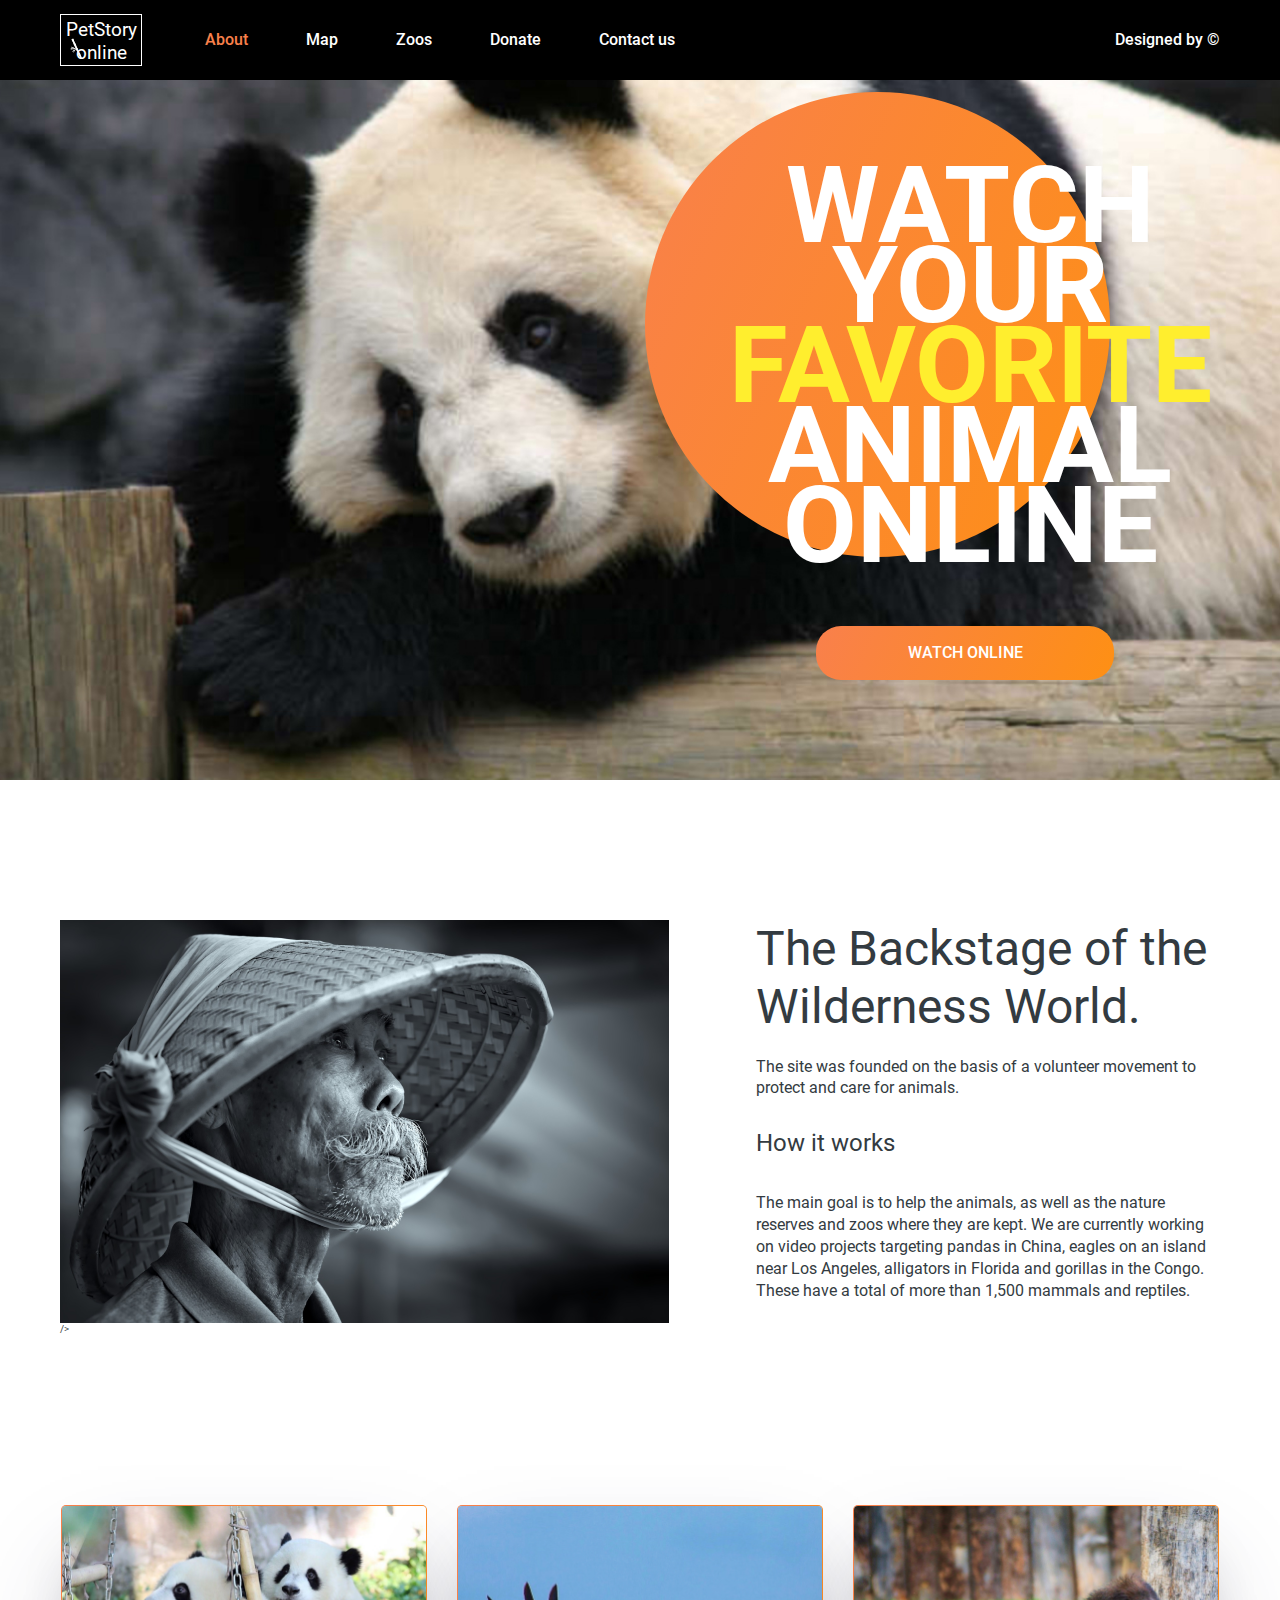
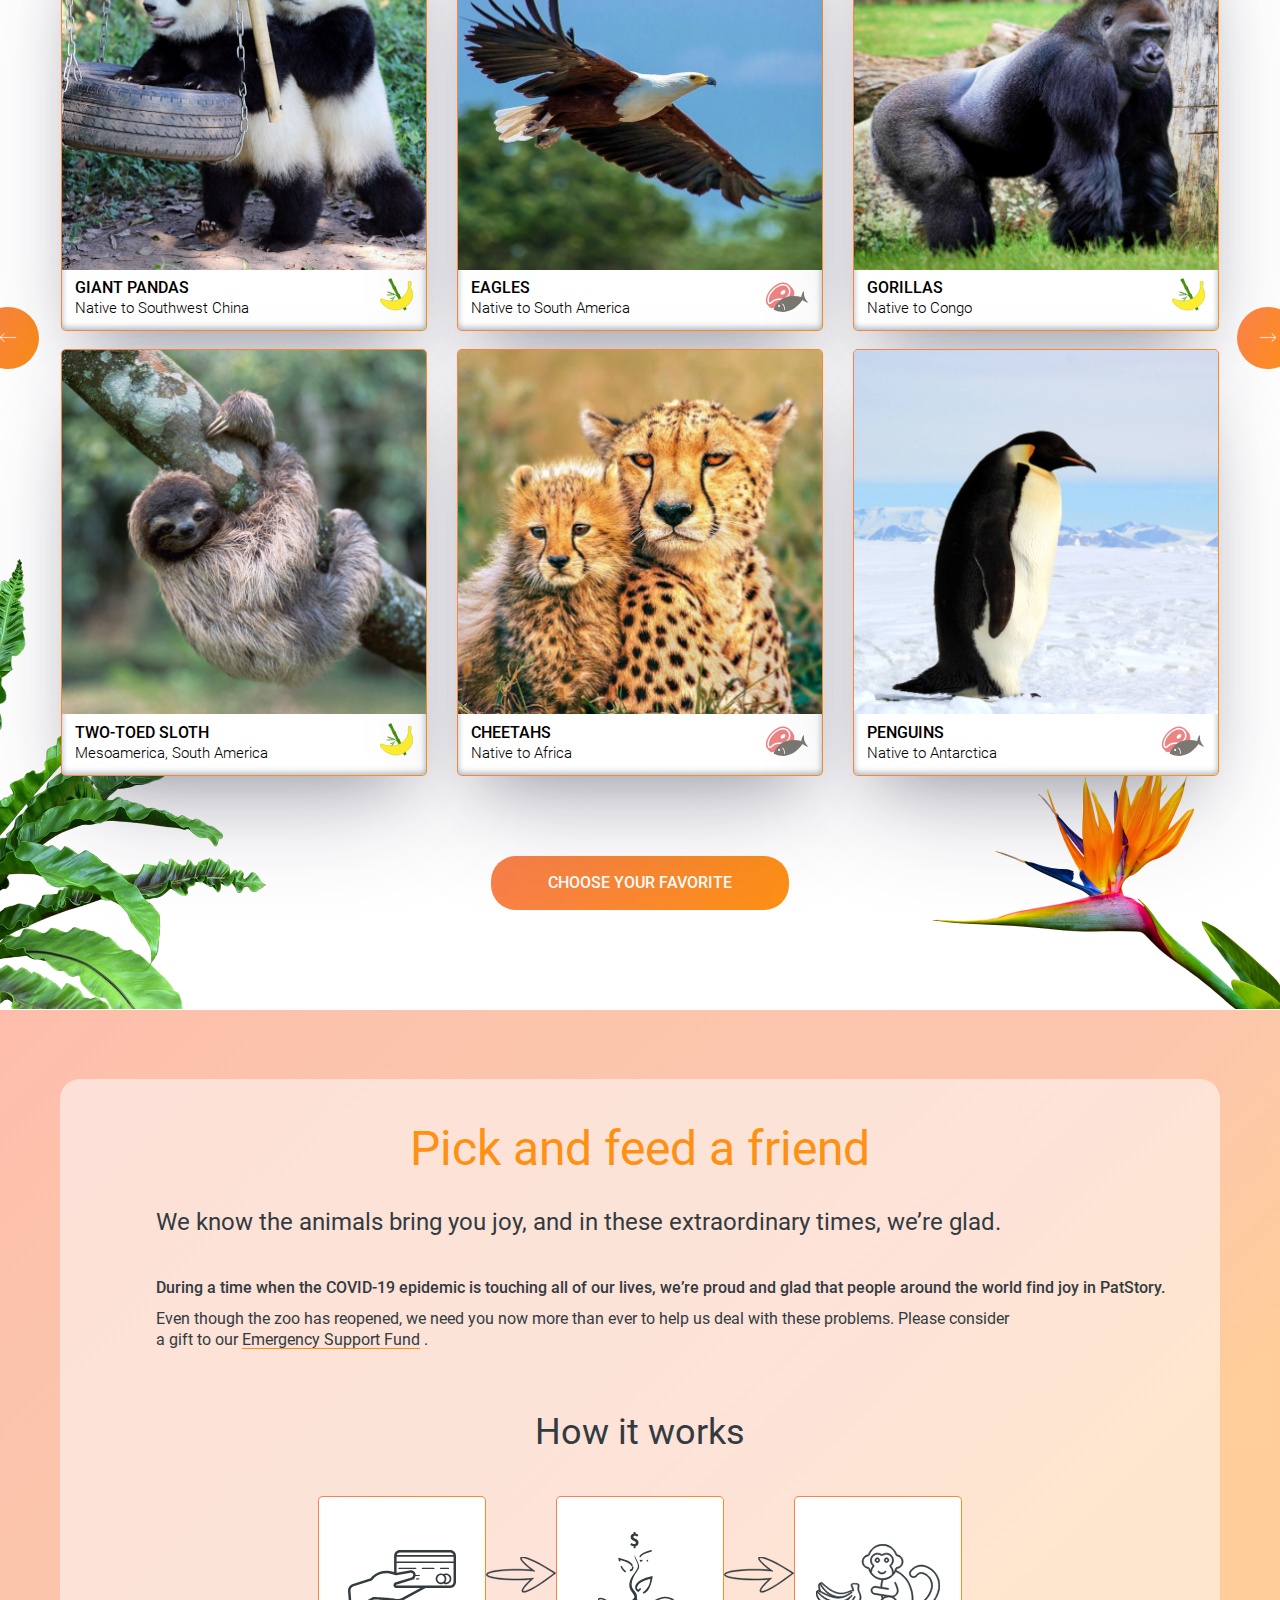
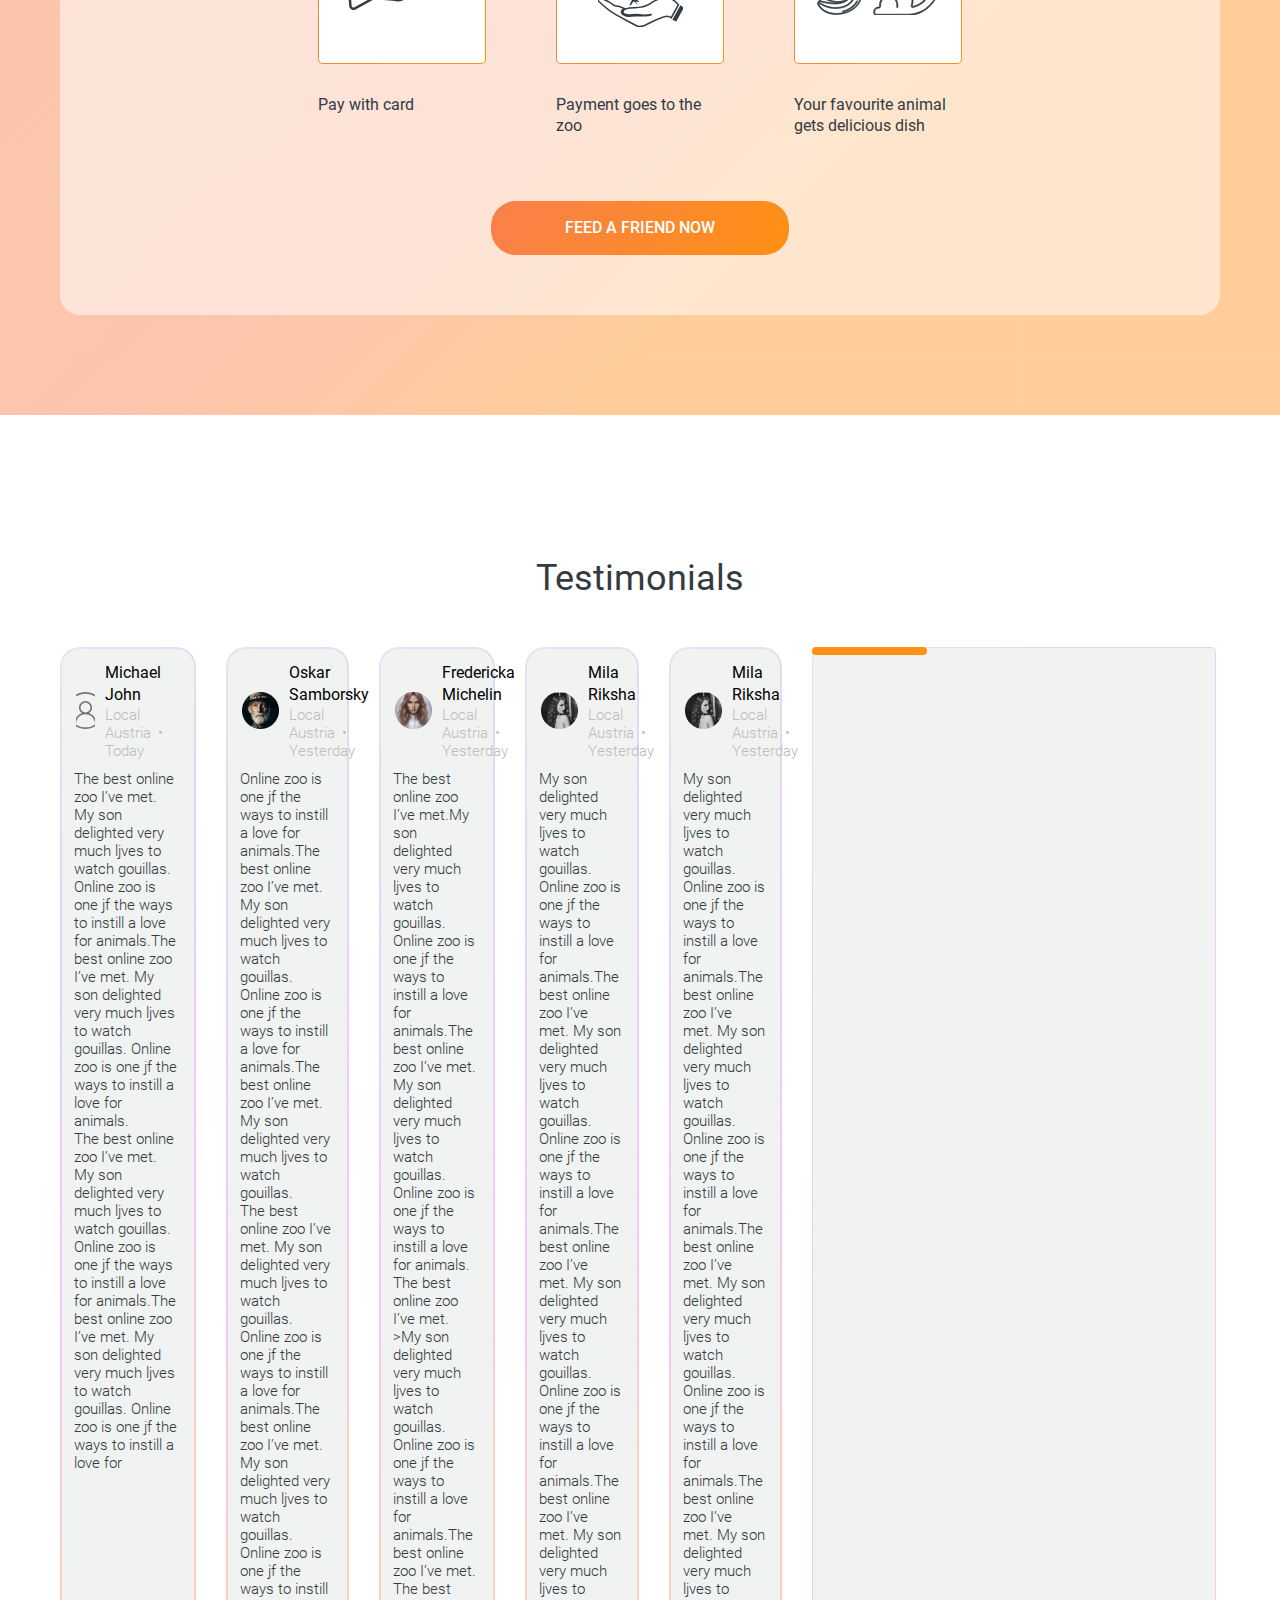
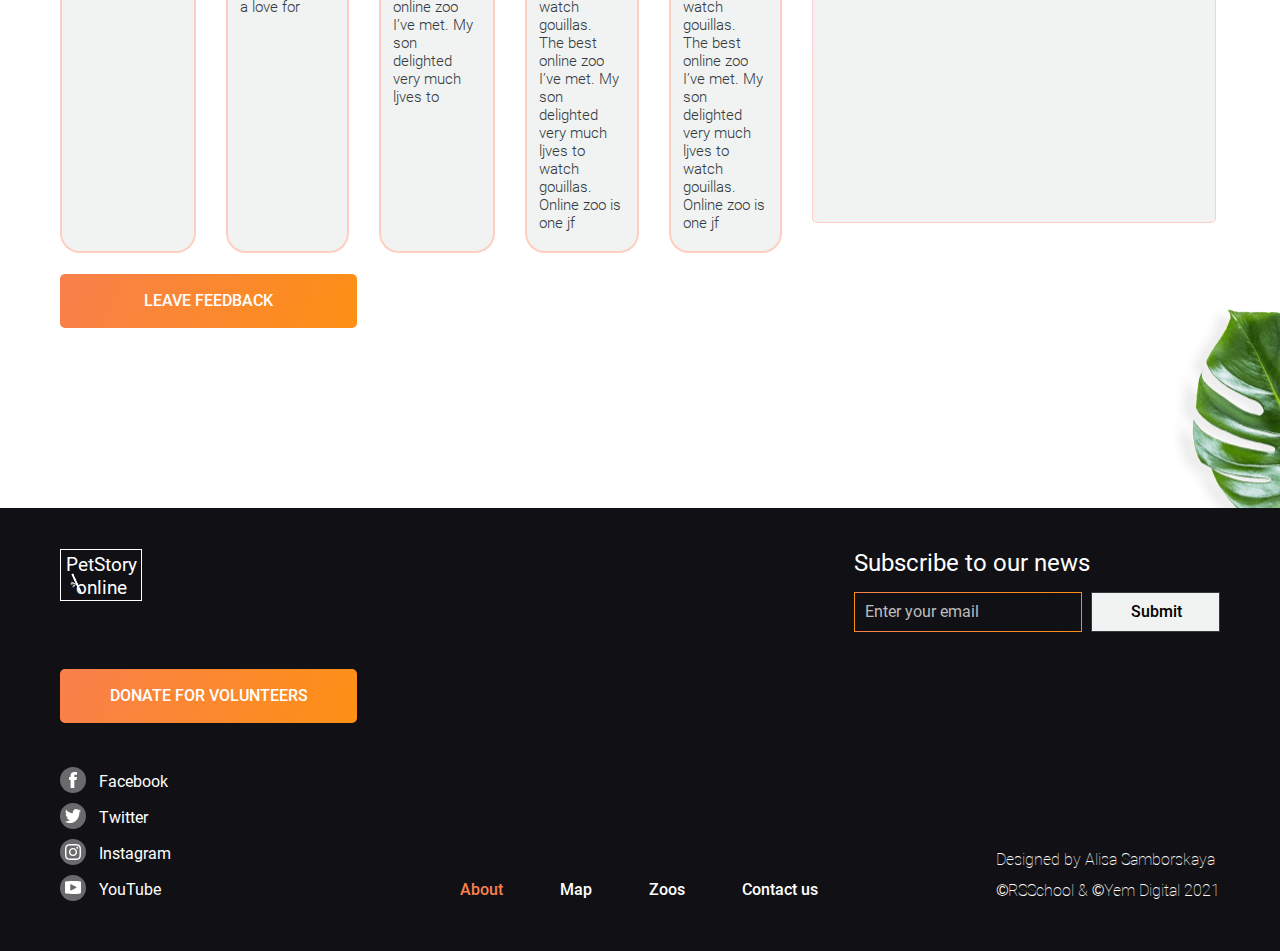
==== commit 63c2824e: "add burger menu" ====
--- a/index.html
+++ b/index.html
@@ -9,6 +9,7 @@
     <title>Online-Zoo</title>
   </head>
   <body>
+    <div id="overlay-screen"></div>
     <header class="header">
       <div class="container header__container">
         <a href="index.html" class="logo header__logo">
@@ -18,6 +19,10 @@
         <!-- logo -->
         <nav class="navigation header__nav">
           <ul class="list header__list">
+            <a href="index.html" class="burger__logo">
+              <span class="icon icon--logo"></span>
+              <h1 class="logo__title">PetStory online</h1>
+            </a>
             <li class="list__item">
               <a href="#" class="list__link list__link--active">About</a>
             </li>
@@ -33,6 +38,14 @@
             <li class="list__item">
               <a href="#contacts" class="list__link">Contact us</a>
             </li>
+            <li class="list__item list__item--burger">
+              <a
+                class="list__link"
+                href="https://www.figma.com/file/jfEFwkXVj1WRq7sUHDr8os/PetStory-online"
+                target="_blank"
+                >Designed by ©</a
+              >
+            </li>
           </ul>
         </nav>
         <!-- close nav -->
@@ -46,10 +59,11 @@
         </div>
         <!-- close header__copyright-auther -->
         <div class="burger">
-          <span class="burger__line"></span>
-          <span class="burger__line"></span>
-          <span class="burger__line"></span>
+          <span class="burger__line line1"></span>
+          <span class="burger__line line2"></span>
+          <span class="burger__line line3"></span>
         </div>
+
         <!-- close burger -->
       </div>
       <!-- container -->
@@ -658,12 +672,63 @@
               <!-- close testimonial-content -->
             </div>
             <!-- close testimonial -->
+            <div class="testimonial">
+              <div class="testimonial__content">
+                <div class="user">
+                  <div class="user__content">
+                    <img
+                      class="user__avatar"
+                      src="src/images/testimonials/user-4.png"
+                      width="37"
+                      height="37"
+                      alt="Mila Riksha"
+                    />
+                    <div class="user__info">
+                      <h5 class="user__name">Mila Riksha</h5>
+                      <span class="user__location">Local Austria</span>
+                      <span class="user__dot">•</span>
+                      <span class="user__day">Yesterday</span>
+                    </div>
+                    <!-- close user__info -->
+                  </div>
+                  <!-- close user__content -->
+                </div>
+                <!-- close user -->
+                <p class="testimonial__text">
+                  My son delighted very much ljves to watch gouillas. Online zoo
+                  is one jf the ways to instill a love for animals.The best
+                  online zoo I’ve met. My son delighted very much ljves to watch
+                  gouillas. Online zoo is one jf the ways to instill a love for
+                  animals.The best online zoo I’ve met. My son delighted very
+                  much ljves to watch gouillas. Online zoo is one jf the ways to
+                  instill a love for animals.The best online zoo I’ve met. My
+                  son delighted very much ljves to watch gouillas. <br />The
+                  best online zoo I’ve met. My son delighted very much ljves to
+                  watch gouillas. Online zoo is one jf<span class="hide-text">
+                    the ways to instill a love for animals.The best online zoo
+                    I’ve met. My son delighted very much ljves to watch
+                    gouillas. Online zoo is one jf the ways to instill a love
+                    for animals.</span
+                  >
+                </p>
+              </div>
+              <!-- close testimonial-content -->
+            </div>
+            <!-- close testimonial -->
+            <div class="scroll testimonials__scroll">
+              <span class="scroll__line"></span>
+              <input
+                type="range"
+                class="scroll__line--progress"
+                min="0"
+                max="7"
+                step="1"
+              />
+            </div>
+            <!-- close testimonial -->
           </div>
           <!-- close testimonials__inner -->
-          <div class="scroll testimonials__scroll">
-            <span class="scroll__line"></span>
-            <input type="range" class="scroll__line--progress" />
-          </div>
+
           <div class="testimonials__button">
             <button class="button button--second">leave feedback</button>
           </div>
--- a/src/scss/main.css
+++ b/src/scss/main.css
@@ -35,7 +35,7 @@
   align-self: flex-end;
 }
 
-.how-it-works__cards, .pet-card__content, .header__container, body {
+.prices, .how-it-works__cards, .pet-card__content, .header__container, body {
   justify-content: space-between;
 }
 
@@ -47,9 +47,6 @@
   align-items: center;
 }
 
-/* %font-add {
-  font-family: $font-family-second;
-} */
 .header-copyright, .list__link {
   color: #ffffff;
 }
@@ -90,7 +87,7 @@
   transition: ease-in-out 0.5s;
 }
 
-.progress-roller, .arrow__button, .pet-card, .subscribe__form input[type=submit], .scroll__line--progress, .copyright, .icon, .logo, .button {
+.progress-roller, .arrow__button, .pet-card, .subscribe__form input[type=submit], .scroll__line--progress, .copyright, .burger, .icon, .logo, .button {
   cursor: pointer;
 }
 
@@ -414,7 +411,13 @@
   font-family: "Roboto", sans-serif;
   color: #333b41;
   background: #ffffff;
-  overflow: hidden;
+  overflow-x: hidden;
+}
+
+.boody-hidden {
+  height: 100vh;
+  overflow-y: hidden;
+  min-height: auto;
 }
 
 /*Basic styles*/
@@ -541,6 +544,7 @@
 }
 
 h5 {
+  font-weight: 400;
   color: #000000;
 }
 
@@ -595,7 +599,7 @@
     max-width: 630px;
   }
 }
-@media (max-width: 320px) {
+@media (max-width: 551px) {
   .container {
     max-width: 320px;
     padding-inline: 1rem;
@@ -791,12 +795,29 @@
   background-repeat: no-repeat;
   background-position: center;
 }
+@media (max-width: 551px) {
+  .icon--panda-widget {
+    width: 160px;
+    height: 138px;
+    background: url("../icons/donation/panda-widget-sm.svg");
+    background-repeat: no-repeat;
+  }
+}
 .icon--multiply {
   width: 14px;
   height: 14px;
   background: url("../icons/multiply.svg");
   background-repeat: no-repeat;
   background-position: center;
+}
+@media (max-width: 551px) {
+  .icon--multiply {
+    width: 8px;
+    height: 8px;
+    background: url("../icons/multiply-sm.svg");
+    background-repeat: no-repeat;
+    background-position: bottom;
+  }
 }
 .icon--price {
   width: 10px;
@@ -819,8 +840,19 @@
 }
 @media (max-width: 971px) {
   .header__nav {
-    display: none;
-  }
+    position: absolute;
+    top: 0;
+    right: -1000px;
+    z-index: 100;
+    width: 100%;
+    min-height: 329px;
+    margin-right: 0;
+    background: #ffffff;
+    transition: ease-in-out 2s;
+  }
+}
+.header__nav.open-menu {
+  right: 0;
 }
 .header__nav .list__item:not(:last-child) {
   margin: 0 5.8rem 0 0;
@@ -831,23 +863,80 @@
   }
 }
 
+@media (max-width: 971px) {
+  .list {
+    position: relative;
+    flex-direction: column;
+    justify-content: start;
+    padding-left: 4rem;
+    gap: 1.5rem;
+    padding: 1rem 0 4rem 1rem;
+  }
+}
+
+@media (max-width: 971px) {
+  .list__link {
+    position: relative;
+    width: fit-content;
+    font-size: 1.6rem;
+    line-height: 2.3rem;
+    font-weight: 400;
+    font-style: normal;
+    color: #333b41;
+  }
+  .list__link:hover::before {
+    transition: ease-in-out 2s;
+    opacity: 1;
+  }
+  .list__link::before {
+    content: "";
+    position: absolute;
+    bottom: -5px;
+    width: 100%;
+    height: 3px;
+    background: #fe9013;
+    opacity: 0;
+  }
+}
 .list__link--active {
   color: #f9804b;
   pointer-events: none;
 }
+@media (max-width: 971px) {
+  .list__link--active {
+    color: #333b41;
+  }
+}
 
 .header__list {
   margin: 0 0 0 6.3rem;
+}
+@media (max-width: 971px) {
+  .header__list {
+    margin: 0;
+  }
 }
 
 .burger {
   display: none;
   gap: 0.2rem;
+  z-index: 100;
 }
 @media (max-width: 971px) {
   .burger {
     display: flex;
   }
+}
+.burger.open-menu .line1 {
+  transform: rotate(-45deg) translate(4px, -1px);
+  background: #000000;
+}
+.burger.open-menu .line2 {
+  opacity: 0;
+}
+.burger.open-menu .line3 {
+  transform: rotate(45deg) translate(-6px, -11px);
+  background: #000000;
 }
 
 .burger__line {
@@ -855,6 +944,42 @@
   height: 2px;
   background: #ffffff;
   border-radius: 0.2rem;
+  z-index: 150;
+}
+
+.list__item--burger {
+  display: none;
+}
+@media (max-width: 971px) {
+  .list__item--burger {
+    display: block;
+  }
+}
+
+.burger__logo {
+  position: relative;
+  display: none;
+  width: 65.6px;
+  height: 41.6px;
+  border: 0.950725px solid #fe9013;
+  border-radius: 0.2rem;
+}
+.burger__logo--show {
+  display: block;
+}
+.burger__logo .icon--logo {
+  bottom: 6.8px;
+  left: 7.7px;
+  width: 12px;
+  height: 17px;
+  filter: brightness(0) saturate(100%) invert(74%) sepia(57%) saturate(4179%) hue-rotate(349deg) brightness(100%) contrast(102%);
+}
+.burger__logo .logo__title {
+  font-size: 1.521rem;
+  line-height: 1.8rem;
+  font-weight: 400;
+  font-style: normal;
+  color: #fe9013;
 }
 
 .position__img {
@@ -874,6 +999,19 @@
   .hide-for-sm-desktop {
     display: none;
   }
+}
+
+.show-overlay {
+  position: fixed;
+  left: 0;
+  right: 0;
+  top: 0;
+  bottom: 0;
+  z-index: 1;
+  width: 100%;
+  min-height: 100%;
+  background: rgba(41, 41, 41, 0.8);
+  overflow: auto;
 }
 
 .copyright {
@@ -1002,6 +1140,9 @@
 }
 @media (max-width: 971px) {
   .header {
+    position: fixed;
+    top: 0;
+    width: 100%;
     padding: 0.12rem 0 0;
   }
 }
@@ -1017,6 +1158,13 @@
     max-width: 46.86px;
     border: none;
   }
+}
+.header__logo--hide {
+  opacity: 0;
+  -webkit-transition-delay: 2s;
+  transition-delay: 2s;
+  -webkit-transition-duration: 2s;
+  transition-duration: 2s;
 }
 
 .hero {
@@ -1024,12 +1172,19 @@
   background-position: bottom;
   background-repeat: no-repeat;
   min-height: 700px;
+  background-size: cover;
+}
+@media (min-width: 1600px) {
+  .hero {
+    background-position: center;
+  }
 }
 @media (max-width: 1200px) {
   .hero {
     background: url("../images/bg/bg-sm-desktop.jpg");
     background-repeat: no-repeat;
     background-position: bottom;
+    background-repeat: no-repeat;
     background-size: cover;
     min-height: 504px;
   }
@@ -1037,10 +1192,13 @@
 @media (max-width: 971px) {
   .hero {
     min-height: 339px;
-  }
-}
-@media (max-width: 480px) {
+    padding: 0 0 8.5rem;
+    background-repeat: no-repeat;
+  }
+}
+@media (max-width: 551px) {
   .hero {
+    margin: 3.3rem 0 0;
     min-height: 187px;
     background: url("../images/bg/bg-mb.jpg");
     background-repeat: no-repeat;
@@ -1048,6 +1206,13 @@
     background-size: cover;
   }
 }
+@media (max-width: 551px) and (max-width: 320px) {
+  .hero {
+    background-size: contain;
+    background-position: center top;
+    padding-top: 2.2rem;
+  }
+}
 
 .hero__container {
   position: relative;
@@ -1075,15 +1240,15 @@
     padding: 4.2rem 0 0 0;
   }
 }
-@media (max-width: 1200px) {
+@media (max-width: 971px) {
   .hero__content {
-    max-width: 128.2px;
-    padding: 4.8rem 0 0 0;
-  }
-}
-@media (max-width: 480px) {
+    max-width: 293px;
+    padding: 8.3rem 0 0 0;
+  }
+}
+@media (max-width: 551px) {
   .hero__content {
-    padding: 4.2rem 0 0 0;
+    padding: 2rem 0.1rem 0 0;
   }
 }
 
@@ -1108,16 +1273,16 @@
   .hero__cicle {
     width: 237.6px;
     height: 237.6px;
-    top: 11px;
+    top: 45px;
     right: 67px;
   }
 }
-@media (max-width: 480px) {
+@media (max-width: 551px) {
   .hero__cicle {
     width: 119.09px;
     height: 119.09px;
-    top: 21px;
-    right: 38.5px;
+    top: 0;
+    right: 38px;
   }
 }
 
@@ -1146,8 +1311,10 @@
     font-style: normal;
   }
 }
-@media (max-width: 480px) {
+@media (max-width: 551px) {
   .hero__title {
+    max-width: 146px;
+    padding-left: 1.7rem;
     font-size: 2.8rem;
     line-height: 2.1rem;
     font-weight: 700;
@@ -1168,7 +1335,7 @@
     align-self: auto;
   }
 }
-@media (max-width: 480px) {
+@media (max-width: 551px) {
   .hero__button {
     bottom: -115px;
   }
@@ -1193,9 +1360,9 @@
     padding: 6rem 0 5rem;
   }
 }
-@media (max-width: 480px) {
+@media (max-width: 551px) {
   .backstage {
-    padding: 10.7rem 0 1.1rem;
+    padding: 6rem 0 1.1rem;
   }
 }
 
@@ -1253,11 +1420,11 @@
     background-repeat: no-repeat;
   }
 }
-@media (max-width: 480px) {
+@media (max-width: 551px) {
   .backstage__position-img {
     width: 34px;
     height: 400px;
-    top: 40px;
+    top: -6px;
     right: 0;
     background: url("../images/flowers/mobile/flower.png");
     background-repeat: no-repeat;
@@ -1272,7 +1439,7 @@
     margin: 0 0 2rem 0.3rem;
   }
 }
-@media (max-width: 480px) {
+@media (max-width: 551px) {
   .backstage__title {
     font-size: 2.4rem;
     line-height: 2.9rem;
@@ -1286,7 +1453,17 @@
   margin: 0 0 3.1rem 0;
   line-height: 2.1rem;
 }
-@media (max-width: 480px) {
+@media (max-width: 1200px) {
+  .backstage__info {
+    margin: 0 0 5.4rem;
+  }
+}
+@media (max-width: 971px) {
+  .backstage__info {
+    margin: 0 0 3rem;
+  }
+}
+@media (max-width: 551px) {
   .backstage__info {
     margin: 0 0 2rem;
     padding-left: 0.1rem;
@@ -1301,7 +1478,7 @@
     margin: 0 0 2rem 3px;
   }
 }
-@media (max-width: 971px) and (max-width: 480px) {
+@media (max-width: 971px) and (max-width: 551px) {
   .backstage__subtitle {
     margin: 0 0 1rem 3px;
   }
@@ -1326,7 +1503,7 @@
     padding: 3rem 0 10rem;
   }
 }
-@media (max-width: 480px) {
+@media (max-width: 551px) {
   .pets {
     padding: 3rem 0 6rem;
   }
@@ -1362,7 +1539,7 @@
     background-repeat: no-repeat;
   }
 }
-@media (max-width: 480px) {
+@media (max-width: 551px) {
   .pets__section-img--left {
     width: 138px;
     height: 72px;
@@ -1401,7 +1578,7 @@
     background-repeat: no-repeat;
   }
 }
-@media (max-width: 480px) {
+@media (max-width: 551px) {
   .pets__section-img--right {
     width: 68px;
     height: 78px;
@@ -1420,7 +1597,7 @@
     padding: 0 0 6.2rem 0rem;
   }
 }
-@media (max-width: 971px) {
+@media (max-width: 551px) {
   .pet-cards__wrapper {
     padding: 0 0 2.2rem 0rem;
   }
@@ -1445,12 +1622,12 @@
     justify-content: center;
   }
 }
-@media (max-width: 480px) {
+@media (max-width: 551px) {
   .pet-cards {
     justify-content: flex-start;
   }
 }
-@media (max-width: 480px) {
+@media (max-width: 551px) {
   .pet-cards {
     gap: 2.5rem;
   }
@@ -1486,7 +1663,7 @@
     flex-basis: 220px;
   }
 }
-@media (max-width: 480px) {
+@media (max-width: 551px) {
   .pet-card {
     flex-basis: 282.2px;
   }
@@ -1501,6 +1678,21 @@
   border: 0;
   border-radius: 0;
   transform: translateY(-50px);
+}
+@media (max-width: 1200px) {
+  .pet-card:hover .pet-card__content {
+    transform: translateY(-40px);
+  }
+}
+@media (max-width: 971px) {
+  .pet-card:hover .pet-card__content {
+    transform: translateY(-30px);
+  }
+}
+@media (max-width: 551px) {
+  .pet-card:hover .pet-card__content {
+    transform: translateY(-20px);
+  }
 }
 .pet-card:hover .pet-card--opacity {
   opacity: 1;
@@ -1575,7 +1767,7 @@
   background: linear-gradient(113.96deg, #f9804b 1.49%, #fe9013 101.44%);
   border-radius: 50%;
 }
-@media (max-width: 480px) {
+@media (max-width: 551px) {
   .arrow__button {
     display: none;
   }
@@ -1603,6 +1795,12 @@
     left: 223px;
   }
 }
+@media (min-width: 550px) and (max-width: 631px) {
+  .arrow-prev {
+    top: 285px;
+    left: 180px;
+  }
+}
 
 .arrow-next {
   top: 402px;
@@ -1620,6 +1818,12 @@
     right: 224px;
   }
 }
+@media (min-width: 550px) and (max-width: 631px) {
+  .arrow-next {
+    top: 285px;
+    right: 180px;
+  }
+}
 
 /* Pet card */
 @media (max-width: 1200px) {
@@ -1722,7 +1926,7 @@
 }
 @media (max-width: 971px) {
   .pick-and-feed {
-    padding: 2rem 0;
+    padding: 2rem 0 1.9rem;
   }
 }
 
@@ -1741,7 +1945,7 @@
     padding-inline: 0;
   }
 }
-@media (max-width: 480px) {
+@media (max-width: 551px) {
   .pick-and-feed__container {
     max-width: 320px;
     padding-inline: 1rem;
@@ -1762,6 +1966,11 @@
   .pick-and-feed__content {
     max-width: 640px;
     width: 100%;
+    padding: 0 0 6rem;
+  }
+}
+@media (max-width: 551px) {
+  .pick-and-feed__content {
     padding: 0 0 4rem;
   }
 }
@@ -1783,7 +1992,7 @@
     padding: 1rem 0 3rem;
   }
 }
-@media (max-width: 480px) {
+@media (max-width: 551px) {
   .pick-and-feed__text-info {
     padding: 2rem 0 0;
   }
@@ -1813,7 +2022,7 @@
     margin: 0 0 2.1rem 0;
   }
 }
-@media (max-width: 480px) {
+@media (max-width: 551px) {
   .pick-and-feed__title {
     margin: 0 0 1.1rem 0;
     font-size: 2.4rem;
@@ -1839,7 +2048,7 @@
     font-style: normal;
   }
 }
-@media (max-width: 480px) {
+@media (max-width: 551px) {
   .pick-and-feed__subtitle {
     font-size: 1.8rem;
     line-height: 2.2rem;
@@ -1863,7 +2072,7 @@
     margin: 0 0 1rem 0;
   }
 }
-@media (max-width: 480px) {
+@media (max-width: 551px) {
   .pick-and-feed__accent {
     display: none;
   }
@@ -1873,7 +2082,7 @@
   line-height: 2.1rem;
   font-weight: 400;
 }
-@media (max-width: 480px) {
+@media (max-width: 551px) {
   .pick-and-feed__description {
     display: none;
   }
@@ -1913,7 +2122,7 @@
     padding: 0 0 4.4rem;
   }
 }
-@media (max-width: 480px) {
+@media (max-width: 551px) {
   .how-it-works {
     padding: 0 0 3.9rem;
   }
@@ -1927,7 +2136,7 @@
     margin: 0 0 2rem;
   }
 }
-@media (max-width: 480px) {
+@media (max-width: 551px) {
   .how-it-works__title {
     font-size: 2.4rem;
     line-height: 2.9rem;
@@ -1940,6 +2149,11 @@
   position: relative;
   max-width: 764px;
 }
+@media (max-width: 1200px) {
+  .how-it-works__cards {
+    gap: 3.1rem;
+  }
+}
 @media (max-width: 971px) {
   .how-it-works__cards {
     max-width: 600px;
@@ -1948,7 +2162,7 @@
     justify-content: flex-start;
   }
 }
-@media (max-width: 480px) {
+@media (max-width: 551px) {
   .how-it-works__cards {
     flex-direction: column;
     align-items: center;
@@ -1966,10 +2180,10 @@
 }
 @media (max-width: 971px) {
   .how-it-works__card {
-    gap: 3rem;
-  }
-}
-@media (max-width: 480px) {
+    gap: 3.1rem;
+  }
+}
+@media (max-width: 551px) {
   .how-it-works__card {
     gap: 1rem;
     min-height: 222px;
@@ -2014,7 +2228,7 @@
     background-position: center;
   }
 }
-@media (max-width: 480px) {
+@media (max-width: 551px) {
   .how-it-works__icon-step--first {
     right: 0;
     left: 134px;
@@ -2039,7 +2253,7 @@
     background-position: center;
   }
 }
-@media (max-width: 480px) {
+@media (max-width: 551px) {
   .how-it-works__icon-step--second {
     right: 0;
     left: 134px;
@@ -2062,7 +2276,7 @@
     padding: 6rem 0 7.99rem;
   }
 }
-@media (max-width: 480px) {
+@media (max-width: 551px) {
   .testimonials {
     padding: 3rem 0 6rem;
   }
@@ -2092,7 +2306,7 @@
     background-repeat: no-repeat;
   }
 }
-@media (max-width: 480px) {
+@media (max-width: 551px) {
   .testimonials__section-img {
     width: 51px;
     height: 64.15px;
@@ -2107,7 +2321,7 @@
   justify-content: space-between;
 }
 
-@media (max-width: 480px) {
+@media (max-width: 551px) {
   .testimonials__title {
     font-size: 2.4rem;
     line-height: 2.9rem;
@@ -2146,9 +2360,9 @@
     padding: 3rem 0 4rem;
   }
 }
-@media (max-width: 320px) {
+@media (max-width: 551px) {
   .testimonial__inner {
-    padding: 2.4rem 0 3.4rem;
+    padding: 2.4rem 0 3.3rem;
   }
 }
 @media (max-width: 1200px) {
@@ -2189,9 +2403,9 @@
     padding: 1.1rem 2.3rem 0.6rem 1.1rem;
   }
 }
-@media (max-width: 480px) {
+@media (max-width: 551px) {
   .testimonial {
-    padding: 6.1px 2.3rem 0.6rem 1.2rem;
+    padding: 0.51rem 2.3rem 0.9rem 1.2rem;
   }
 }
 @media (max-width: 1200px) {
@@ -2297,7 +2511,7 @@
     padding: 0 0 0 0;
   }
 }
-@media (max-width: 480px) {
+@media (max-width: 551px) {
   .user__content {
     gap: 0.4rem;
   }
@@ -2321,9 +2535,9 @@
     padding: 1.2rem 0;
   }
 }
-@media (max-width: 320px) {
+@media (max-width: 551px) {
   .footer {
-    padding: 2rem 0 3rem;
+    padding: 2rem 0 2rem;
   }
 }
 
@@ -2336,7 +2550,7 @@
     grid-template-areas: "logo logo social" "donate donate social" "nav copyright copyright";
   }
 }
-@media (max-width: 480px) {
+@media (max-width: 551px) {
   .footer__content {
     grid-template-areas: "logo logo" "social social" "donate donate" "copyright copyright" "nav nav";
   }
@@ -2413,7 +2627,7 @@
     height: 21px;
   }
 }
-@media (max-width: 971px) and (max-width: 480px) {
+@media (max-width: 971px) and (max-width: 551px) {
   .footer__logo .icon--logo {
     bottom: 6px;
     left: 72px;
@@ -2421,7 +2635,7 @@
     height: 21px;
   }
 }
-@media (max-width: 971px) and (max-width: 480px) {
+@media (max-width: 971px) and (max-width: 551px) {
   .footer__logo {
     width: fit-content;
     border: none;
@@ -2439,7 +2653,7 @@
 .footer__button {
   margin: 0 0 4.4rem 0;
 }
-@media (max-width: 480px) {
+@media (max-width: 551px) {
   .footer__button {
     margin: 3.2rem 0 0.5rem;
   }
@@ -2462,7 +2676,7 @@
     padding: 0 4rem 0 0;
   }
 }
-@media (max-width: 480px) {
+@media (max-width: 551px) {
   .footer__nav {
     padding: 0 0 0 0.9rem;
   }
@@ -2482,7 +2696,7 @@
     gap: 3.7rem;
   }
 }
-@media (max-width: 480px) {
+@media (max-width: 551px) {
   .footer__list {
     gap: 3.1rem;
   }
@@ -2496,6 +2710,7 @@
   .footer__subscribe {
     padding: 0 0 0 0.8rem;
     justify-self: center;
+    grid-column: 5/3;
   }
 }
 
@@ -2506,23 +2721,23 @@
 }
 @media (max-width: 1200px) {
   .footer__copyright {
-    padding-right: 4px;
+    padding-right: 0.4rem;
+    opacity: 0.7;
   }
 }
 @media (max-width: 971px) {
   .footer__copyright {
-    padding-top: 23px;
-    padding-right: 2px;
-  }
-}
-@media (max-width: 320px) {
+    padding-top: 2.3rem;
+    padding-right: 0.2rem;
+  }
+}
+@media (max-width: 551px) {
   .footer__copyright {
     margin: 0 0 3rem 0;
     font-size: 1.5rem;
     line-height: 1.8rem;
     font-weight: 100;
     font-style: normal;
-    opacity: 0.7;
   }
   .footer__copyright .copyright__company {
     padding: 1.3rem 0 0;
@@ -2540,7 +2755,7 @@
     justify-self: end;
   }
 }
-@media (max-width: 480px) {
+@media (max-width: 551px) {
   .social {
     flex-direction: row;
     justify-self: center;
@@ -2578,14 +2793,88 @@
   background: url("../images/bg/donation-bg.jpg");
   background-size: cover;
   background-position: center;
+  background-repeat: no-repeat;
+}
+@media (max-width: 1200px) {
+  .donate__hero {
+    background: url("../images/bg/donation/sm-desktop/panda.jpg");
+    background-position: bottom;
+  }
+}
+@media (max-width: 1200px) and (min-width: 1001px) {
+  .donate__hero {
+    background-size: cover;
+    background-position: center;
+    background-repeat: no-repeat;
+  }
+}
+@media (max-width: 971px) {
+  .donate__hero {
+    min-height: 369px;
+    background: url("../images/bg/donation/tablet/panda.jpg");
+    background-repeat: no-repeat;
+    background-position: bottom;
+  }
+}
+@media (max-width: 971px) and (min-width: 641px) {
+  .donate__hero {
+    background-size: cover;
+    background-position: center;
+  }
+}
+@media (max-width: 551px) {
+  .donate__hero {
+    min-height: 221px;
+    margin: 0;
+    background: url("../images/bg/donation/mobile/panda.jpg");
+    background-repeat: no-repeat;
+    background-position: bottom;
+  }
+}
+@media (max-width: 551px) and (min-width: 321px) {
+  .donate__hero {
+    background-size: cover;
+    background-position: center;
+  }
 }
 
 .donate__pick-and-feed {
   padding: 3.5rem 0 18rem;
 }
+@media (max-width: 1200px) {
+  .donate__pick-and-feed {
+    padding: 3.5rem 0 3rem;
+  }
+}
+@media (max-width: 971px) {
+  .donate__pick-and-feed {
+    padding: 3rem 0 4.4rem;
+  }
+}
+@media (max-width: 551px) {
+  .donate__pick-and-feed {
+    padding: 3rem 0 2.1rem;
+  }
+}
+
+@media (max-width: 971px) {
+  .donate__container {
+    max-width: 600px;
+  }
+}
+@media (max-width: 551px) {
+  .donate__container {
+    max-width: 320px;
+  }
+}
 
 .donate-pick-and__content {
   padding: 4.1rem 0 3rem;
+}
+@media (max-width: 1200px) {
+  .donate-pick-and__content {
+    padding: 2.1rem 0 0;
+  }
 }
 
 .donate__title {
@@ -2593,28 +2882,128 @@
   text-transform: uppercase;
   margin: 0 0 1rem;
 }
+@media (max-width: 1200px) {
+  .donate__title {
+    margin: 0 0 3.5rem;
+    padding-right: 9.3rem;
+  }
+}
+@media (max-width: 971px) {
+  .donate__title {
+    margin: 0 0 2rem;
+    padding-right: 0;
+    font-size: 2.4rem;
+    line-height: 2.9rem;
+    font-weight: 400;
+    font-style: normal;
+  }
+}
 
 .donate__text {
   color: #ffffff;
-  margin: 0 0 4.7rem;
+  margin: 0 0 4.6rem;
+}
+@media (max-width: 971px) {
+  .donate__text {
+    margin: 0 0 3rem;
+  }
 }
 
 .donate__accent {
   color: #fe9013;
   margin: 0 0 6rem;
 }
+@media (max-width: 1200px) {
+  .donate__accent {
+    margin: 0 0 4rem;
+  }
+}
+@media (max-width: 971px) {
+  .donate__accent {
+    margin: 0 0 3rem;
+  }
+}
+@media (max-width: 551px) {
+  .donate__accent {
+    font-size: 2.4rem;
+    line-height: 2.9rem;
+    font-weight: 400;
+    font-style: normal;
+  }
+}
 
 .donate-pick-and-feed__inner {
+  overflow: hidden;
   max-width: 976px;
   width: 100%;
   margin: 0 auto;
 }
+@media (max-width: 1200px) {
+  .donate-pick-and-feed__inner {
+    max-width: 849px;
+  }
+}
 .donate-pick-and-feed__inner .pick-and-feed__text-info {
   padding: 0;
+}
+@media (max-width: 971px) {
+  .donate-pick-and-feed__inner .pick-and-feed__text-info {
+    padding-top: 0.8rem;
+  }
+}
+@media (max-width: 551px) {
+  .donate-pick-and-feed__inner .pick-and-feed__text-info {
+    padding: 0;
+  }
 }
 .donate-pick-and-feed__inner .pick-and-feed__title {
   margin: 0 0 2rem 0;
   padding: 0 2rem 0 0;
+}
+@media (max-width: 1200px) {
+  .donate-pick-and-feed__inner .pick-and-feed__title {
+    margin: 0 0 2.3rem;
+  }
+}
+@media (max-width: 971px) {
+  .donate-pick-and-feed__inner .pick-and-feed__title {
+    font-size: 4.8rem;
+    line-height: 5.8rem;
+    font-weight: 400;
+    font-style: normal;
+    text-align: center;
+    padding: 0;
+  }
+}
+@media (max-width: 551px) {
+  .donate-pick-and-feed__inner .pick-and-feed__title {
+    font-size: 2.4rem;
+    line-height: 2.9rem;
+    font-weight: 400;
+    font-style: normal;
+    margin: 0 0 0.9rem;
+  }
+}
+@media (max-width: 971px) {
+  .donate-pick-and-feed__inner .pick-and-feed__subtitle {
+    font-size: 2.4rem;
+    line-height: 2.9rem;
+    font-weight: 400;
+    font-style: normal;
+    text-align: center;
+    padding-inline: 1rem;
+  }
+}
+@media (max-width: 551px) {
+  .donate-pick-and-feed__inner .pick-and-feed__subtitle {
+    font-size: 1.6rem;
+    line-height: 2.2rem;
+    font-weight: 500;
+    font-style: normal;
+    font-weight: 400;
+    padding-inline: 0.1rem;
+    margin: 0;
+  }
 }
 
 .donate__info {
@@ -2622,22 +3011,60 @@
   gap: 8.9rem;
   padding: 1.9rem 1.1rem 4.5rem 0;
 }
+@media (max-width: 1200px) {
+  .donate__info {
+    padding: 4rem 2rem 4.5rem 0;
+  }
+}
+@media (max-width: 971px) {
+  .donate__info {
+    padding: 2.8rem 1.4rem 4rem 0;
+  }
+}
+@media (max-width: 551px) {
+  .donate__info {
+    padding: 1.028rem 0 2px;
+    gap: 4.9rem;
+  }
+}
 
 .amount-of-days {
   gap: 1.1rem;
   padding: 5.2rem 0 0;
 }
+@media (max-width: 551px) {
+  .amount-of-days {
+    padding: 2.6rem 0.1rem 0 0;
+    gap: 0.9rem;
+  }
+}
 
 .amount-of-days__donate {
-  font-size: 72px;
-  line-height: 58px;
+  font-size: 7.2rem;
+  line-height: 5.8rem;
   font-weight: 700;
   font-style: normal;
   color: #000000;
 }
+@media (max-width: 551px) {
+  .amount-of-days__donate {
+    font-size: 4.06rem;
+    line-height: 3.2rem;
+    font-weight: 400;
+    font-style: normal;
+  }
+}
 
 .amount-of-days__info {
   font-weight: 400;
+}
+@media (max-width: 551px) {
+  .amount-of-days__info {
+    font-size: 0.902rem;
+    line-height: 1.3rem;
+    font-weight: 400;
+    font-style: normal;
+  }
 }
 
 .amount__multiply {
@@ -2645,16 +3072,72 @@
   top: 149px;
   left: 386px;
 }
+@media (max-width: 1200px) {
+  .amount__multiply {
+    left: 320px;
+    top: 170px;
+  }
+}
+@media (max-width: 971px) {
+  .amount__multiply {
+    left: 196px;
+    top: 159px;
+  }
+}
+@media (max-width: 551px) {
+  .amount__multiply {
+    left: 95px;
+    top: 83px;
+  }
+}
 
 /* Amount */
+@media (max-width: 1200px) {
+  .amount {
+    max-width: 830px;
+    width: 100%;
+    padding-left: 20px;
+  }
+}
+@media (max-width: 971px) {
+  .amount {
+    padding-left: 0;
+  }
+}
+
 .amount__title {
-  padding: 0 0 0 0.4rem;
+  padding: 0 0 0 2rem;
   margin: 0 0 1.7rem 0;
+}
+@media (max-width: 1200px) {
+  .amount__title {
+    padding: 0;
+  }
+}
+@media (max-width: 971px) {
+  .amount__title {
+    margin: 0 0 0.7rem 1.3rem;
+  }
+}
+@media (max-width: 551px) {
+  .amount__title {
+    margin: 0 0 0.9rem;
+  }
 }
 
 /* Progress bar */
 .dontaion__progress-bar {
   margin: 0 0 1.3rem 0;
+}
+@media (max-width: 971px) {
+  .dontaion__progress-bar {
+    margin: 0 0 1.16rem 0;
+  }
+}
+@media (max-width: 551px) {
+  .dontaion__progress-bar {
+    margin: 0;
+  }
 }
 
 .progress-bar {
@@ -2664,6 +3147,16 @@
   background: #404950;
   border-radius: 2px;
 }
+@media (max-width: 1200px) {
+  .progress-bar {
+    max-width: 830px;
+  }
+}
+@media (max-width: 551px) {
+  .progress-bar {
+    height: 13.5px;
+  }
+}
 
 .progress-line {
   position: relative;
@@ -2672,13 +3165,45 @@
   height: 2px;
   background: #72828e;
 }
+@media (max-width: 1200px) {
+  .progress-line {
+    max-width: 785px;
+  }
+}
+@media (max-width: 971px) {
+  .progress-line {
+    max-width: 524px;
+  }
+}
+@media (max-width: 551px) {
+  .progress-line {
+    max-width: 262px;
+  }
+}
 
 .progress-rollers {
   position: absolute;
-  bottom: -3.1px;
+  bottom: -2.1px;
   left: -4.5px;
   display: flex;
   gap: 12rem;
+}
+@media (max-width: 1200px) {
+  .progress-rollers {
+    left: -2.5px;
+  }
+}
+@media (max-width: 971px) {
+  .progress-rollers {
+    gap: 12rem;
+  }
+}
+@media (max-width: 551px) {
+  .progress-rollers {
+    bottom: -1.1px;
+    left: -1.3px;
+    gap: 6rem;
+  }
 }
 
 .progress-roller {
@@ -2688,6 +3213,12 @@
   height: 10px;
   background: #ffee2e;
   border-radius: 50%;
+}
+@media (max-width: 551px) {
+  .progress-roller {
+    width: 5px;
+    height: 5px;
+  }
 }
 .progress-roller:hover {
   background: #fe9013;
@@ -2703,6 +3234,24 @@
   border: 2px solid #fe9013;
   border-radius: 50%;
 }
+@media (max-width: 1200px) {
+  .progress-roller--active:after {
+    display: none;
+  }
+}
+@media (max-width: 971px) {
+  .progress-roller--active:after {
+    display: block;
+  }
+}
+@media (max-width: 551px) {
+  .progress-roller--active:after {
+    width: 12px;
+    height: 12px;
+    top: -3.2px;
+    left: -3.2px;
+  }
+}
 .progress-roller--active::before {
   content: "";
   position: absolute;
@@ -2714,12 +3263,79 @@
   border: 2px solid #fe9013;
   border-radius: 50%;
 }
+@media (max-width: 1200px) {
+  .progress-roller--active::before {
+    display: none;
+  }
+}
+@media (max-width: 971px) {
+  .progress-roller--active::before {
+    display: block;
+  }
+}
+@media (max-width: 551px) {
+  .progress-roller--active::before {
+    width: 20px;
+    height: 20px;
+    bottom: -7.5px;
+    left: -7.5px;
+  }
+}
+.progress-roller--active-sm:after {
+  content: "";
+  position: absolute;
+  top: -7px;
+  left: -7.1px;
+  width: 25px;
+  height: 25px;
+  background: transparent;
+  border: 2px solid #fe9013;
+  border-radius: 50%;
+}
+@media (max-width: 971px) {
+  .progress-roller--active-sm:after {
+    display: none;
+  }
+}
+@media (min-width: 1201px) {
+  .progress-roller--active-sm:after {
+    display: none;
+  }
+}
+.progress-roller--active-sm::before {
+  content: "";
+  position: absolute;
+  bottom: -16.5px;
+  left: -15px;
+  width: 40px;
+  height: 40px;
+  background: transparent;
+  border: 2px solid #fe9013;
+  border-radius: 50%;
+}
+@media (max-width: 971px) {
+  .progress-roller--active-sm::before {
+    display: none;
+  }
+}
+@media (min-width: 1201px) {
+  .progress-roller--active-sm::before {
+    display: none;
+  }
+}
 
 /* Prices */
 .prices {
   max-width: 952px;
   width: 100%;
-  justify-content: space-between;
+}
+@media (max-width: 551px) {
+  .prices {
+    max-width: 285px;
+    gap: 4.3rem;
+    padding: 0.6rem 0 0 1.4rem;
+    margin: 0 auto;
+  }
 }
 
 .price {
@@ -2728,6 +3344,14 @@
   line-height: 3.6rem;
   font-weight: 500;
   font-style: normal;
+}
+@media (max-width: 551px) {
+  .price {
+    font-size: 1.3rem;
+    line-height: 1.8rem;
+    font-weight: 400;
+    font-style: normal;
+  }
 }
 .price::before {
   position: absolute;
@@ -2740,37 +3364,166 @@
   background-repeat: no-repeat;
   background-position: center;
 }
+@media (max-width: 551px) {
+  .price::before {
+    top: 3px;
+    left: -6px;
+    width: 5px;
+    height: 10px;
+    background: url("../icons/donation/dollar-sm.svg");
+  }
+}
 .price--active {
   color: #fe9013;
   filter: invert(57%) sepia(93%) saturate(1305%) hue-rotate(350deg) brightness(101%) contrast(99%);
 }
-
+@media (max-width: 971px) {
+  .price--active-sm {
+    color: #fe9013;
+    filter: invert(57%) sepia(93%) saturate(1305%) hue-rotate(350deg) brightness(101%) contrast(99%);
+  }
+}
+
+@media (max-width: 1200px) {
+  .price {
+    max-width: 830px;
+    width: 100%;
+    padding-left: 0.2px;
+  }
+}
 .price:first-child {
   margin: 0 0 0 1rem;
 }
+@media (max-width: 1200px) {
+  .price:first-child {
+    display: none;
+  }
+}
 .price:nth-child(2) {
   margin: 0 0 0 6rem;
 }
+@media (max-width: 1200px) {
+  .price:nth-child(2) {
+    margin: 0 0 0 1rem;
+  }
+}
+@media (max-width: 971px) {
+  .price:nth-child(2) {
+    display: none;
+  }
+}
 .price:nth-child(3) {
   margin: 0 0 0 6rem;
 }
+@media (max-width: 1200px) {
+  .price:nth-child(3) {
+    margin: 0 0 0 7rem;
+  }
+}
+@media (max-width: 971px) {
+  .price:nth-child(3) {
+    display: none;
+  }
+}
 .price:nth-child(4) {
   margin: 0 0 0 6rem;
 }
+@media (max-width: 1200px) {
+  .price:nth-child(4) {
+    margin: 0 0 0 7rem;
+  }
+}
+@media (max-width: 971px) {
+  .price:nth-child(4) {
+    margin: 0 0 0 2.9rem;
+  }
+}
+@media (max-width: 551px) {
+  .price:nth-child(4) {
+    margin: 0 0 0 0;
+  }
+}
 .price:nth-child(5) {
   margin: 0 0 0 7.4rem;
 }
+@media (max-width: 1200px) {
+  .price:nth-child(5) {
+    margin: 0 0 0 8.6rem;
+  }
+}
+@media (max-width: 971px) {
+  .price:nth-child(5) {
+    margin: 0 0 0 8.36rem;
+  }
+}
+@media (max-width: 551px) {
+  .price:nth-child(5) {
+    margin: 0 0 0;
+  }
+}
 .price:nth-child(6) {
   margin: 0 0 0 7.4rem;
 }
+@media (max-width: 1200px) {
+  .price:nth-child(6) {
+    margin: 0 0 0 8.7rem;
+  }
+}
+@media (max-width: 971px) {
+  .price:nth-child(6) {
+    margin: 0 0 0 8.3rem;
+  }
+}
+@media (max-width: 551px) {
+  .price:nth-child(6) {
+    margin: 0 0 0;
+  }
+}
 .price:nth-child(7) {
   margin: 0 0 0 7.4rem;
 }
+@media (max-width: 1200px) {
+  .price:nth-child(7) {
+    margin: 0 0 0 8.6rem;
+  }
+}
+@media (max-width: 971px) {
+  .price:nth-child(7) {
+    margin: 0 0 0 9.16rem;
+  }
+}
+@media (max-width: 551px) {
+  .price:nth-child(7) {
+    margin: 0 0 0;
+  }
+}
 .price:nth-child(8) {
   margin: 0 0 0 7.6rem;
 }
 .price:last-child {
   margin: 0 0 0 9rem;
+}
+@media (max-width: 1200px) {
+  .price:last-child {
+    margin: 0 0 0 10rem;
+  }
+}
+@media (max-width: 971px) {
+  .price:last-child {
+    margin: 0 0 0 7rem;
+  }
+}
+@media (max-width: 551px) {
+  .price:last-child {
+    margin: 0 0 0;
+    padding-left: 0.7rem;
+  }
+  .price:last-child::before {
+    top: 3px;
+    left: 1px;
+    width: 5px;
+    height: 10px;
+  }
 }
 
 /* Another amount */
@@ -2779,11 +3532,22 @@
   width: 100%;
   position: relative;
 }
+@media (max-width: 971px) {
+  .amount__block {
+    max-width: 181px;
+  }
+}
 
 .amount__icon {
   position: absolute;
   top: 17px;
   right: 10px;
+}
+@media (max-width: 971px) {
+  .amount__icon {
+    top: 10px;
+    right: 10px;
+  }
 }
 
 .amount__block input {
@@ -2795,6 +3559,11 @@
   border-radius: 2px;
   color: #000000;
 }
+@media (max-width: 971px) {
+  .amount__block input {
+    padding: 0.8rem 1rem 0.9rem 0.6rem;
+  }
+}
 .amount__block input::placeholder {
   color: #929699;
 }
@@ -2821,6 +3590,16 @@
 .another-amount__controls {
   gap: 5rem;
   padding: 2.5rem 1.8rem 3rem 0;
+}
+@media (max-width: 971px) {
+  .another-amount__controls {
+    padding: 3.2rem 1.8rem 3rem 0;
+  }
+}
+@media (max-width: 551px) {
+  .another-amount__controls {
+    padding: 2.2rem 1.8rem 3rem 0;
+  }
 }
 
 .another-amount__control {
@@ -2859,14 +3638,72 @@
 .another-amount__wrapper {
   padding: 5rem 0 3.1rem;
 }
+@media (max-width: 1200px) {
+  .another-amount__wrapper {
+    padding-bottom: 4.5rem;
+  }
+}
+@media (max-width: 971px) {
+  .another-amount__wrapper {
+    padding-bottom: 3.2rem;
+  }
+}
+@media (max-width: 551px) {
+  .another-amount__wrapper {
+    padding: 2.7rem 0 2rem;
+  }
+}
 
 .donation-pick-and-feed__button {
   margin: 0 0 0 0.65rem;
+}
+@media (max-width: 971px) {
+  .donation-pick-and-feed__button {
+    margin: 0 0 0 0.2rem;
+  }
 }
 
 .donate__message {
   padding: 3.1rem 0 0;
   font-weight: 400;
 }
+@media (max-width: 971px) {
+  .donate__message {
+    padding: 2.9rem 0 0;
+  }
+}
+@media (max-width: 551px) {
+  .donate__message {
+    font-size: 1.59rem;
+  }
+}
+
+/* Footer */
+@media (max-width: 1200px) {
+  .footer__donate {
+    padding: 4.1rem 0 5.1rem;
+  }
+}
+@media (max-width: 971px) {
+  .footer__donate {
+    padding: 1.2rem 0 1.2rem;
+  }
+}
+@media (max-width: 551px) {
+  .footer__donate {
+    padding: 1.8rem 0 2rem;
+  }
+}
+
+@media (max-width: 1200px) {
+  .footer__nav-donate {
+    padding: 0 3.1rem 0 0;
+  }
+}
+@media (max-width: 551px) {
+  .footer__nav-donate {
+    padding: 0.19rem 0.9rem 0;
+  }
+}
 
 /*# sourceMappingURL=main.css.map */
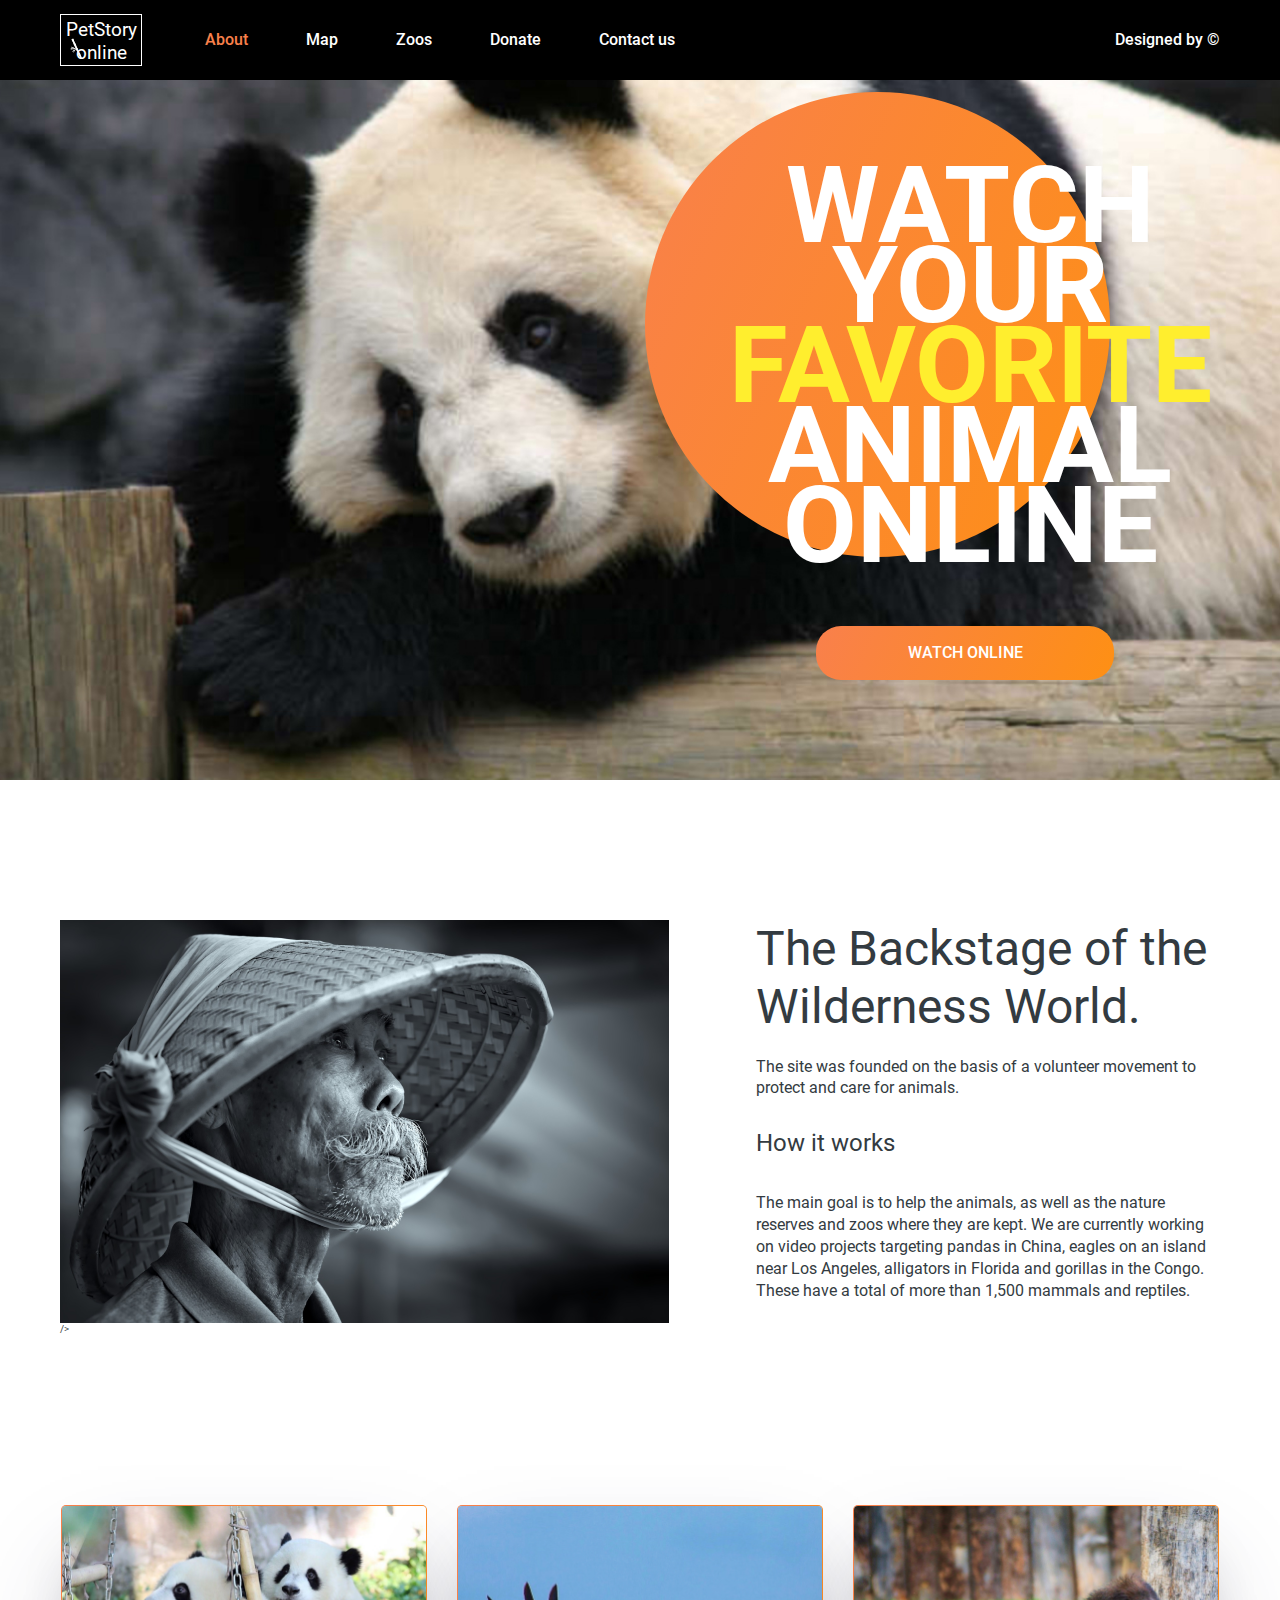
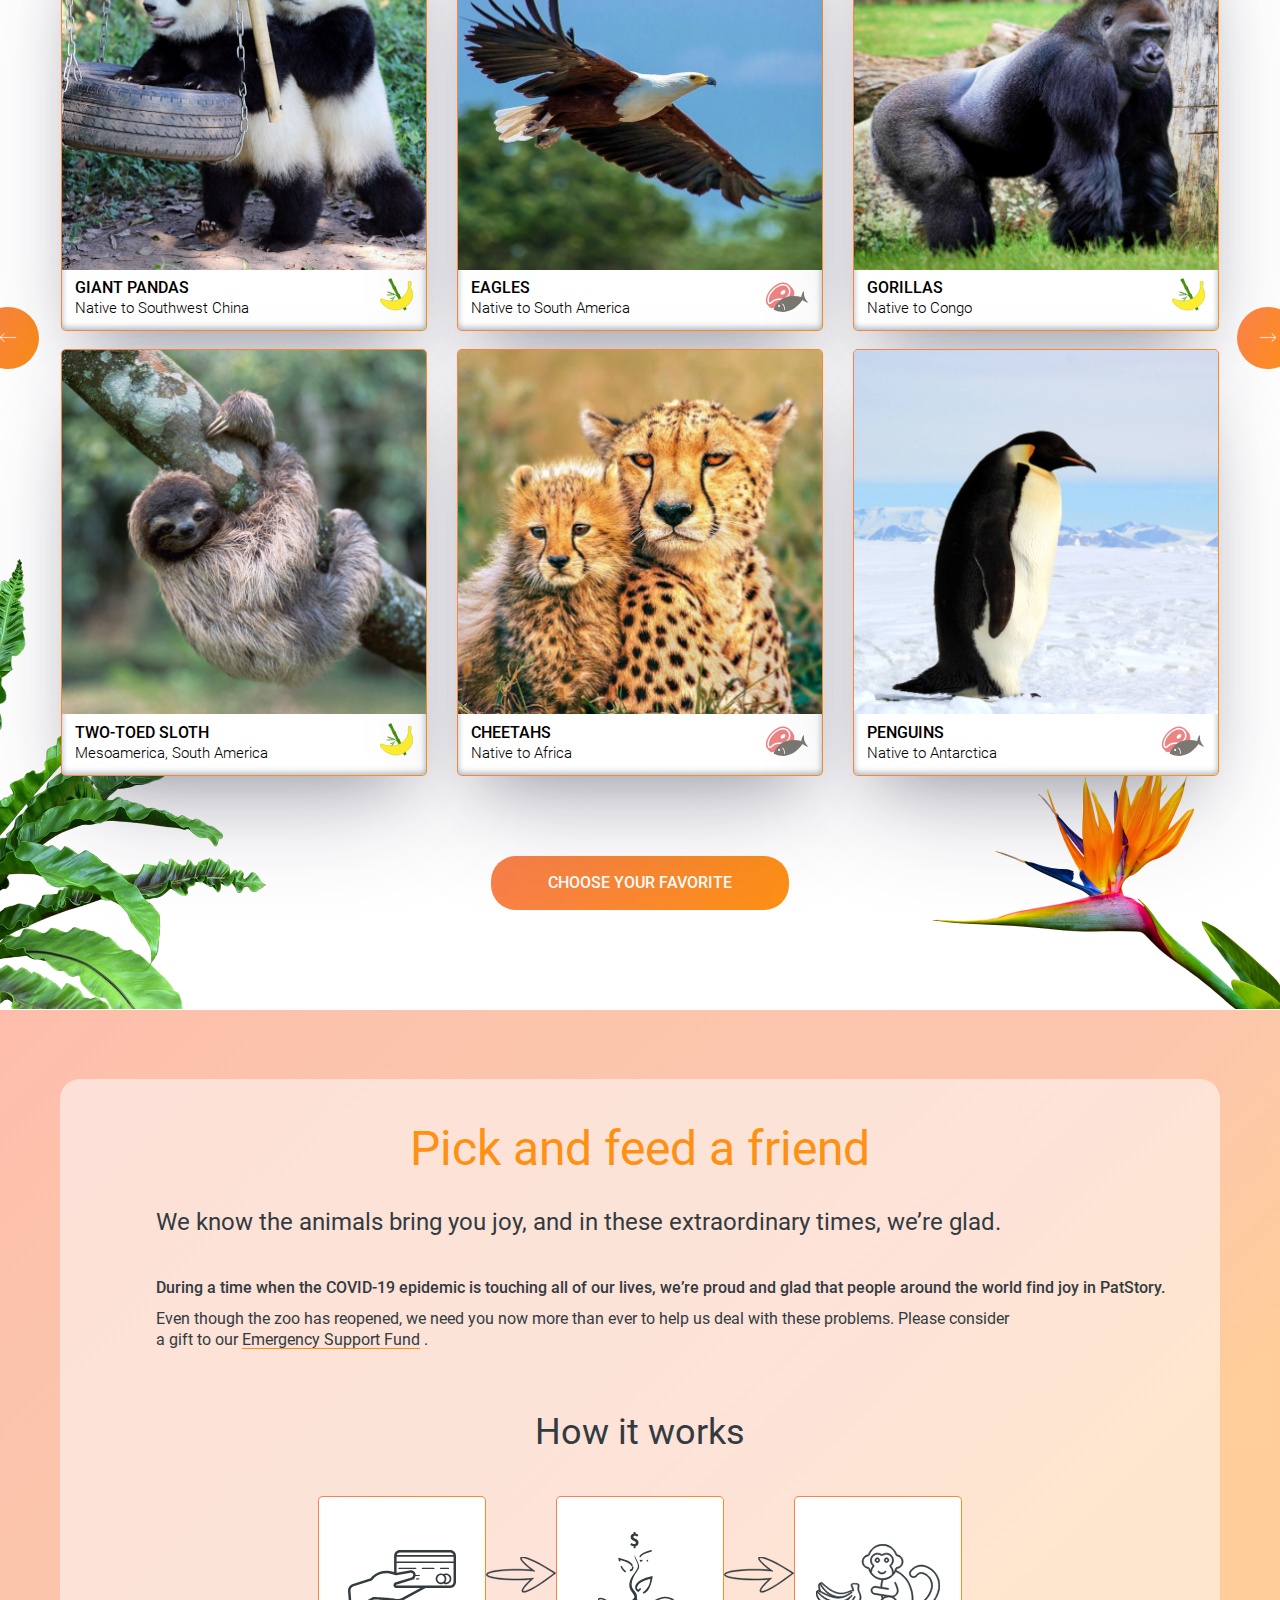
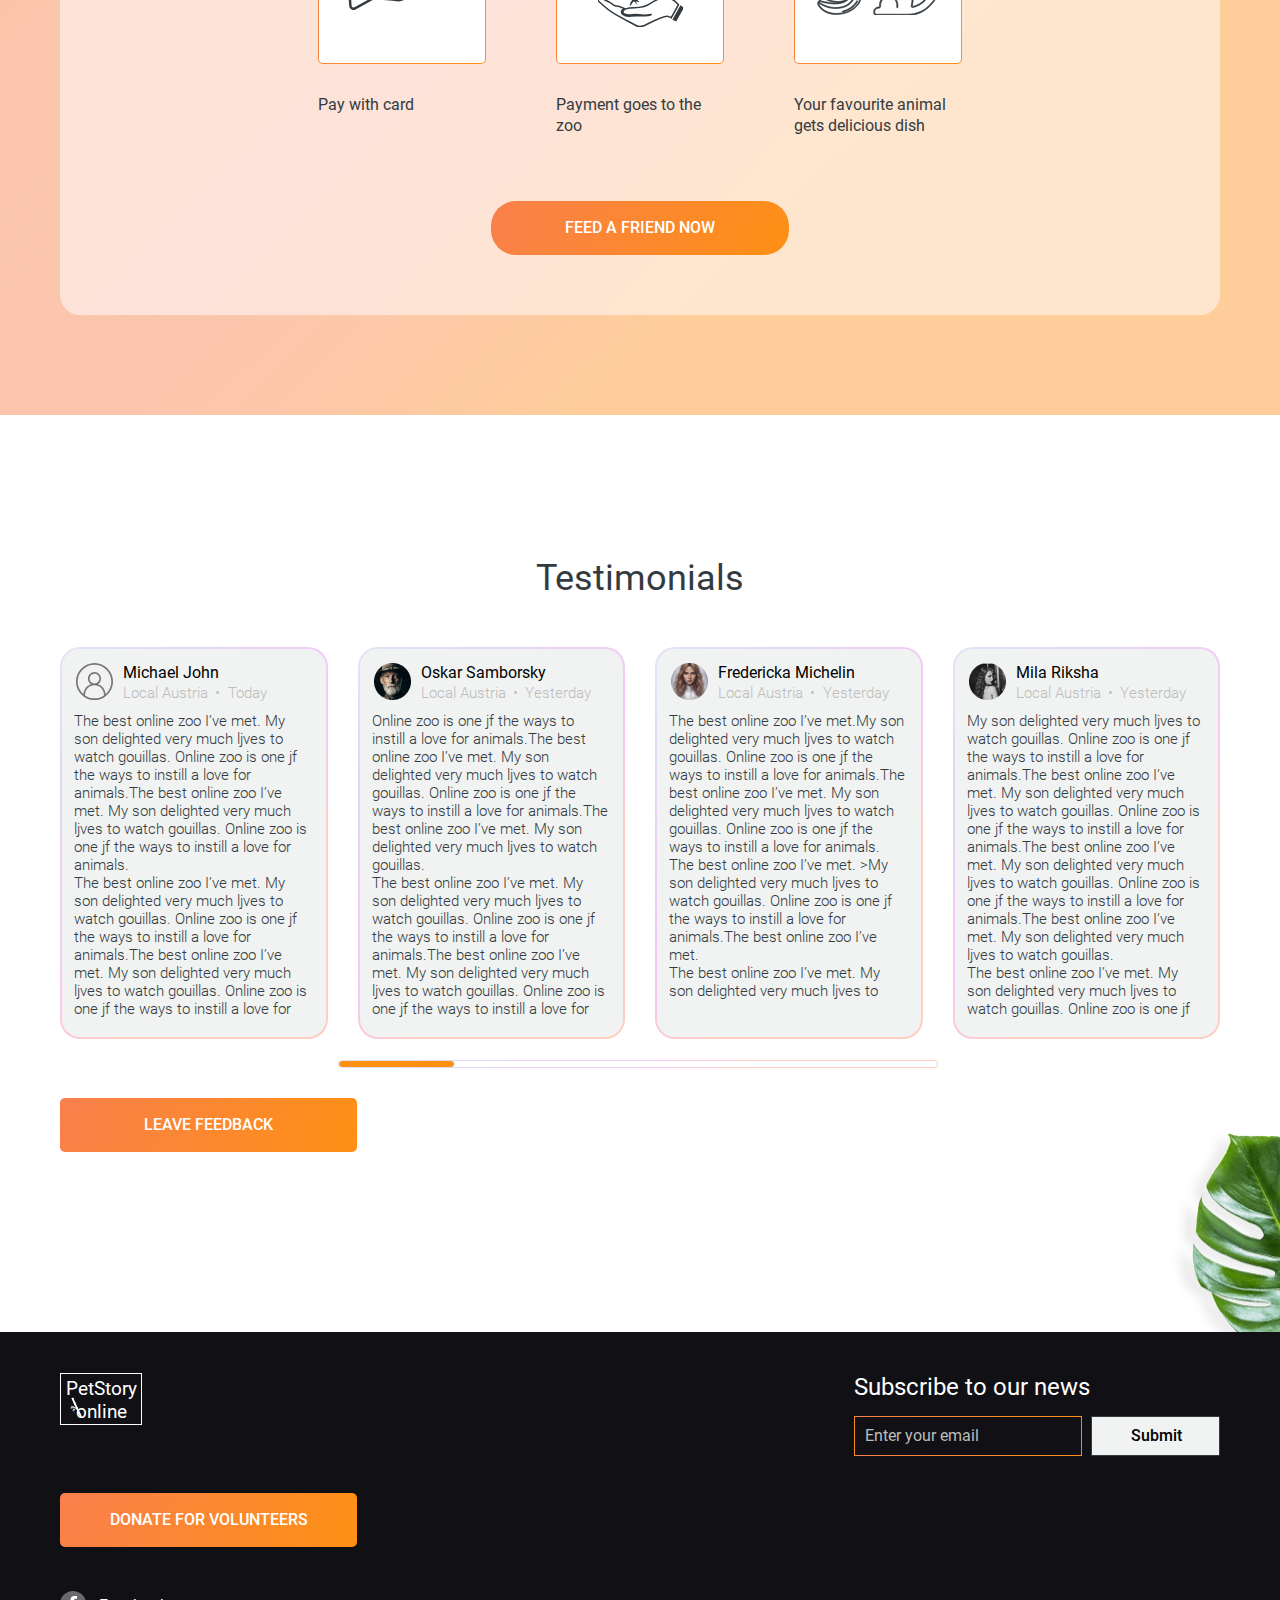
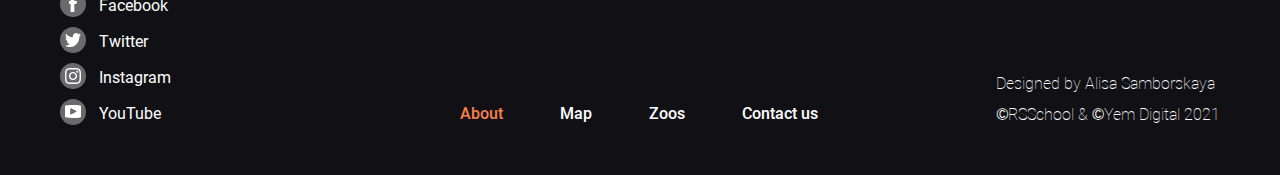
==== commit 10a1e5ec: "feat: add testimonilas slider js" ====
--- a/index.html
+++ b/index.html
@@ -323,7 +323,7 @@
                     srcset="src/images/animal/tablet/animal-4.jpg"
                   />
                   <source
-                    media="(max-width: 1000px)"
+                    media="(max-width: 1200px)"
                     srcset="src/images/animal/sm-desktop/animal-5.jpg"
                   />
                   <img
@@ -463,271 +463,498 @@
         <div class="position__img testimonials__section-img"></div>
         <div class="container testimonials__container">
           <h3 class="testimonials__title">Testimonials</h3>
-          <div class="testimonial__inner">
-            <div class="testimonial">
-              <div class="testimonial__content">
-                <div class="user">
-                  <div class="user__content">
-                    <span class="user__avatar icon icon--user user-icon"></span>
-                    <div class="user__info">
-                      <h5 class="user__name">Michael John</h5>
-                      <span class="user__location">Local Austria</span>
-                      <span class="user__dot">•</span>
-                      <span class="user__day">Today</span>
-                    </div>
-                    <!-- close user__info -->
-                  </div>
-                  <!-- close user__content -->
-                </div>
-                <!-- close user -->
-                <p class="testimonial__text">
-                  The best online zoo I’ve met. My son delighted very much ljves
-                  to watch gouillas. Online zoo is one jf the ways to instill a
-                  love for animals.The best online zoo I’ve met. My son
-                  delighted very much ljves to watch gouillas. Online zoo is one
-                  jf the ways to instill a love for animals.<br />The best
-                  online zoo I’ve met. My son delighted very much ljves to watch
-                  gouillas. Online zoo is one jf the ways to instill a love for
-                  animals.The best online zoo I’ve met. My son delighted very
-                  much ljves to watch gouillas. Online zoo is one jf the ways to
-                  instill a love for <span class="hide-text"> animals.</span>
-                </p>
-              </div>
-              <!-- close testimonial-content -->
+          <div class="testimonial__slider">
+            <div class="testimonial__wrapper">
+              <div class="testimonial">
+                <div class="testimonial__content">
+                  <div class="user">
+                    <div class="user__content">
+                      <span
+                        class="user__avatar icon icon--user user-icon"
+                      ></span>
+                      <div class="user__info">
+                        <h5 class="user__name">Michael John</h5>
+                        <span class="user__location">Local Austria</span>
+                        <span class="user__dot">•</span>
+                        <span class="user__day">Today</span>
+                      </div>
+                      <!-- close user__info -->
+                    </div>
+                    <!-- close user__content -->
+                  </div>
+                  <!-- close user -->
+                  <p class="testimonial__text">
+                    The best online zoo I’ve met. My son delighted very much
+                    ljves to watch gouillas. Online zoo is one jf the ways to
+                    instill a love for animals.The best online zoo I’ve met. My
+                    son delighted very much ljves to watch gouillas. Online zoo
+                    is one jf the ways to instill a love for animals.<br />The
+                    best online zoo I’ve met. My son delighted very much ljves
+                    to watch gouillas. Online zoo is one jf the ways to instill
+                    a love for animals.The best online zoo I’ve met. My son
+                    delighted very much ljves to watch gouillas. Online zoo is
+                    one jf the ways to instill a love for
+                    <span class="hide-text"> animals.</span>
+                  </p>
+                </div>
+                <!-- close testimonial-content -->
+              </div>
+              <!-- close testimonial -->
+              <div class="testimonial">
+                <div class="testimonial__content">
+                  <div class="user">
+                    <div class="user__content">
+                      <img
+                        class="user__avatar"
+                        src="src/images/testimonials/user-2.png"
+                        width="37"
+                        height="37"
+                        alt="Oskar Samborsky"
+                      />
+                      <div class="user__info">
+                        <h5 class="user__name">Oskar Samborsky</h5>
+                        <span class="user__location">Local Austria</span>
+                        <span class="user__dot">•</span>
+                        <span class="user__day">Yesterday</span>
+                      </div>
+                      <!-- close user__info -->
+                    </div>
+                    <!-- close user__content -->
+                  </div>
+                  <!-- close user -->
+                  <p class="testimonial__text">
+                    Online zoo is one jf the ways to instill a love for
+                    animals.The best online zoo I’ve met. My son delighted very
+                    much ljves to watch gouillas. Online zoo is one jf the ways
+                    to instill a love for animals.The best online zoo I’ve met.
+                    My son delighted very much ljves to watch gouillas.<br />The
+                    best online zoo I’ve met. My son delighted very much ljves
+                    to watch gouillas. Online zoo is one jf the ways to instill
+                    a love for animals.The best online zoo I’ve met. My son
+                    delighted very much ljves to watch gouillas. Online zoo is
+                    one jf the ways to instill a love for<span
+                      class="hide-text"
+                    >
+                      >animals. The best online zoo I’ve met. My son delighted
+                      very much ljves to watch gouillas. Online zoo is one jf
+                      the ways to instill a love for animals.The best online zoo
+                      I’ve met. My son delighted very much ljves to watch
+                      gouillas. Online zoo is one jf the ways to instill a love
+                      for animals.</span
+                    >
+                  </p>
+                </div>
+                <!-- close testimonial-content -->
+              </div>
+              <!-- close testimonial -->
+              <div class="testimonial testimonial-sm-desktop">
+                <div class="testimonial__content">
+                  <div class="user">
+                    <div class="user__content">
+                      <img
+                        class="user__avatar"
+                        src="src/images/testimonials/user-4.png"
+                        width="37"
+                        height="37"
+                        alt="Oskar Samborsky"
+                      />
+                      <div class="user__info">
+                        <h5 class="user__name">Oska Samborska</h5>
+                        <span class="user__location">Local Austria</span>
+                        <span class="user__dot">•</span>
+                        <span class="user__day">Yesterday</span>
+                      </div>
+                      <!-- close user__info -->
+                    </div>
+                    <!-- close user__content -->
+                  </div>
+                  <!-- close user -->
+                  <p class="testimonial__text">
+                    Online zoo is one jf the ways to instill a love for
+                    animals.The best online zoo I’ve met. My son delighted very
+                    much ljves to watch gouillas. Online zoo is one jf the ways
+                    to instill a love for animals.The best online zoo I’ve met.
+                    My son delighted very much ljves to watch gouillas. <br />
+
+                    The best online zoo I’ve met. My son delighted very much
+                    ljves to watch gouillas. Online zoo is one jf the ways to
+                    instill a love for animals.The best online zoo I’ve met. My
+                    son delighted very much ljves to watch gouillas. Online zoo
+                    is one jf the ways to instill a love for animals.
+                  </p>
+                </div>
+                <!-- testimonial content -->
+              </div>
+              <!-- close testimonial -->
+              <div class="testimonial">
+                <div class="testimonial__content">
+                  <div class="user">
+                    <div class="user__content">
+                      <img
+                        class="user__avatar"
+                        src="src/images/testimonials/user-3.png"
+                        width="37"
+                        height="37"
+                        alt="Fredericka Michelin"
+                      />
+                      <div class="user__info">
+                        <h5 class="user__name">Fredericka Michelin</h5>
+                        <span class="user__location">Local Austria</span>
+                        <span class="user__dot">•</span>
+                        <span class="user__day">Yesterday</span>
+                      </div>
+                      <!-- close user__info -->
+                    </div>
+                    <!-- close user__content -->
+                  </div>
+                  <!-- close user -->
+                  <p class="testimonial__text">
+                    <span class="hide-for-sm-desktop"
+                      >The best online zoo I’ve met.</span
+                    >My son delighted very much ljves to watch gouillas. Online
+                    zoo is one jf the ways to instill a love for animals.The
+                    best online zoo I’ve met. My son delighted very much ljves
+                    to watch gouillas. Online zoo is one jf the ways to instill
+                    a love for animals.<br class="hide-for-sm-desktop" /><span
+                      class="hide-for-sm-desktop"
+                      >The best online zoo I’ve met. >My son delighted very much
+                      ljves to watch gouillas. Online zoo is one jf the ways to
+                      instill a love for<br />
+                      animals.</span
+                    >The best online zoo I’ve met.<br />The best online zoo I’ve
+                    met. My son delighted very much ljves to<span
+                      class="hide-text"
+                    >
+                      watch gouillas. Online zoo is one jf the ways to instill a
+                      love for animals.The best online zoo I’ve met. My son
+                      delighted very much ljves to watch gouillas. Online zoo is
+                      one jf the ways to instill a love for animals.</span
+                    >
+                  </p>
+                </div>
+                <!-- close testimonial-content -->
+              </div>
+              <!-- close testimonial -->
+              <div class="testimonial">
+                <div class="testimonial__content">
+                  <div class="user">
+                    <div class="user__content">
+                      <img
+                        class="user__avatar"
+                        src="src/images/testimonials/user-4.png"
+                        width="37"
+                        height="37"
+                        alt="Mila Riksha"
+                      />
+                      <div class="user__info">
+                        <h5 class="user__name">Mila Riksha</h5>
+                        <span class="user__location">Local Austria</span>
+                        <span class="user__dot">•</span>
+                        <span class="user__day">Yesterday</span>
+                      </div>
+                      <!-- close user__info -->
+                    </div>
+                    <!-- close user__content -->
+                  </div>
+                  <!-- close user -->
+                  <p class="testimonial__text">
+                    My son delighted very much ljves to watch gouillas. Online
+                    zoo is one jf the ways to instill a love for animals.The
+                    best online zoo I’ve met. My son delighted very much ljves
+                    to watch gouillas. Online zoo is one jf the ways to instill
+                    a love for animals.The best online zoo I’ve met. My son
+                    delighted very much ljves to watch gouillas. Online zoo is
+                    one jf the ways to instill a love for animals.The best
+                    online zoo I’ve met. My son delighted very much ljves to
+                    watch gouillas. <br />The best online zoo I’ve met. My son
+                    delighted very much ljves to watch gouillas. Online zoo is
+                    one jf<span class="hide-text">
+                      the ways to instill a love for animals.The best online zoo
+                      I’ve met. My son delighted very much ljves to watch
+                      gouillas. Online zoo is one jf the ways to instill a love
+                      for animals.</span
+                    >
+                  </p>
+                </div>
+                <!-- close testimonial-content -->
+              </div>
+              <!-- close testimonial -->
+              <div class="testimonial">
+                <div class="testimonial__content">
+                  <div class="user">
+                    <div class="user__content">
+                      <img
+                        class="user__avatar"
+                        src="src/images/testimonials/user-5.png"
+                        width="37"
+                        height="37"
+                        alt="Michael John"
+                      />
+                      <div class="user__info">
+                        <h5 class="user__name">Michael John</h5>
+                        <span class="user__location">Local Austria</span>
+                        <span class="user__dot">•</span>
+                        <span class="user__day">Today</span>
+                      </div>
+                      <!-- close user__info -->
+                    </div>
+                    <!-- close user__content -->
+                  </div>
+                  <!-- close user -->
+                  <p class="testimonial__text">
+                    The best online zoo I’ve met. My son delighted very much
+                    ljves to watch gouillas. Online zoo is one jf the ways to
+                    instill a love for animals.The best online zoo I’ve met. My
+                    son delighted very much ljves to watch gouillas. Online zoo
+                    is one jf the ways to instill a love for animals. <br />
+                    The best online zoo I’ve met. My son delighted very much
+                    ljves to watch gouillas. Online zoo is one jf the ways to
+                    instill a love for animals.The best online zoo I’ve met. My
+                    son delighted very much ljves to watch gouillas. Online zoo
+                    is one jf the ways to instill a love for
+                  </p>
+                </div>
+                <!-- close testimonial-content -->
+              </div>
+              <!-- close testimonial -->
+              <div class="testimonial">
+                <div class="testimonial__content">
+                  <div class="user">
+                    <div class="user__content">
+                      <img
+                        class="user__avatar user__avatar--cicle"
+                        src="src/images/testimonials/user-6.png"
+                        width="37"
+                        height="37"
+                        alt="Alisa Smith"
+                      />
+                      <div class="user__info">
+                        <h5 class="user__name">Alisa Smith</h5>
+                        <span class="user__location">Local Austria</span>
+                        <span class="user__dot">•</span>
+                        <span class="user__day">Yesterday</span>
+                      </div>
+                      <!-- close user__info -->
+                    </div>
+                    <!-- close user__content -->
+                  </div>
+                  <!-- close user -->
+                  <p class="testimonial__text">
+                    The best online zoo I’ve met. My son delighted very much
+                    ljves to watch gouillas. Online zoo is one jf the ways to
+                    instill a love for animals.The best online zoo I’ve met. My
+                    son delighted very much ljves to watch gouillas. Online zoo
+                    is one jf the ways to instill a love for animals. <br />
+                    The best online zoo I’ve met. My son delighted very much
+                    ljves to watch gouillas. Online zoo is one jf the ways to
+                    instill a love for animals.The best online zoo I’ve met. My
+                    son delighted very much ljves to watch gouillas. Online zoo
+                    is one jf the ways to instill a love for
+                  </p>
+                </div>
+                <!-- close testimonial-content -->
+              </div>
+              <!-- close testimonial -->
+              <div class="testimonial testimonial-slide">
+                <div class="testimonial__content">
+                  <div class="user">
+                    <div class="user__content">
+                      <img
+                        class="user__avatar"
+                        src="src/images/testimonials/user-7.png"
+                        width="37"
+                        height="37"
+                        alt="Sabrina Lincoln"
+                      />
+                      <div class="user__info">
+                        <h5 class="user__name">Sabrina Lincoln</h5>
+                        <span class="user__location">Local Germany</span>
+                        <span class="user__dot">•</span>
+                        <span class="user__day">Today</span>
+                      </div>
+                      <!-- close user__info -->
+                    </div>
+                    <!-- close user__content -->
+                  </div>
+                  <!-- close user -->
+                  <p class="testimonial__text">
+                    The best online zoo I’ve met. My son delighted very much
+                    ljves to watch gouillas. Online zoo is one jf the ways to
+                    instill a love for animals.The best online zoo I’ve met. My
+                    son delighted very much ljves to watch gouillas. Online zoo
+                    is one jf the ways to instill a love for animals. <br />
+                    The best online zoo I’ve met. My son delighted very much
+                    ljves to watch gouillas. Online zoo is one jf the ways to
+                    instill a love for animals.The best online zoo I’ve met. My
+                    son delighted very much ljves to watch gouillas. Online zoo
+                    is one jf the ways to instill a love for
+                  </p>
+                </div>
+                <!-- close testimonial-content -->
+              </div>
+              <!-- close testimonial -->
+              <div class="testimonial testimonial-slide">
+                <div class="testimonial__content">
+                  <div class="user">
+                    <div class="user__content">
+                      <img
+                        class="user__avatar"
+                        src="src/images/testimonials/user-8.png"
+                        width="37"
+                        height="37"
+                        alt="Tom Cooper"
+                      />
+                      <div class="user__info">
+                        <h5 class="user__name">Tom Cooper</h5>
+                        <span class="user__location">Local USA</span>
+                        <span class="user__dot">•</span>
+                        <span class="user__day">Today</span>
+                      </div>
+                      <!-- close user__info -->
+                    </div>
+                    <!-- close user__content -->
+                  </div>
+                  <!-- close user -->
+                  <p class="testimonial__text">
+                    The best online zoo I’ve met. My son delighted very much
+                    ljves to watch gouillas. Online zoo is one jf the ways to
+                    instill a love for animals.The best online zoo I’ve met. My
+                    son delighted very much ljves to watch gouillas. Online zoo
+                    is one jf the ways to instill a love for animals. <br />
+                    The best online zoo I’ve met. My son delighted very much
+                    ljves to watch gouillas. Online zoo is one jf the ways to
+                    instill a love for animals.The best online zoo I’ve met. My
+                    son delighted very much ljves to watch gouillas. Online zoo
+                    is one jf the ways to instill a love for
+                  </p>
+                </div>
+                <!-- close testimonial-content -->
+              </div>
+              <!-- close testimonial -->
+              <div class="testimonial testimonial-slide">
+                <div class="testimonial__content">
+                  <div class="user">
+                    <div class="user__content">
+                      <img class="user__avatar"
+                      src="src/images/testimonials/user-9.png" width="37"
+                      height="37" alt="Nelly Mason" " />
+                      <div class="user__info">
+                        <h5 class="user__name">Nelly Mason</h5>
+                        <span class="user__location">Local France</span>
+                        <span class="user__dot">•</span>
+                        <span class="user__day">Yesterday</span>
+                      </div>
+                      <!-- close user__info -->
+                    </div>
+                    <!-- close user__content -->
+                  </div>
+                  <!-- close user -->
+                  <p class="testimonial__text">
+                    The best online zoo I’ve met. My son delighted very much
+                    ljves to watch gouillas. Online zoo is one jf the ways to
+                    instill a love for animals.The best online zoo I’ve met. My
+                    son delighted very much ljves to watch gouillas. Online zoo
+                    is one jf the ways to instill a love for animals. <br />
+                    The best online zoo I’ve met. My son delighted very much
+                    ljves to watch gouillas. Online zoo is one jf the ways to
+                    instill a love for animals.The best online zoo I’ve met. My
+                    son delighted very much ljves to watch gouillas. Online zoo
+                    is one jf the ways to instill a love for
+                  </p>
+                </div>
+                <!-- close testimonial-content -->
+              </div>
+              <!-- close testimonial -->
+              <div class="testimonial testimonial-slide">
+                <div class="testimonial__content">
+                  <div class="user">
+                    <div class="user__content">
+                      <img
+                        class="user__avatar"
+                        src="src/images/testimonials/user-10.png"
+                        width="37"
+                        height="37"
+                        alt="Crag Bauer"
+                      />
+                      <div class="user__info">
+                        <h5 class="user__name">Crag Bauer</h5>
+                        <span class="user__location">Local Austria</span>
+                        <span class="user__dot">•</span>
+                        <span class="user__day">Recently</span>
+                      </div>
+                      <!-- close user__info -->
+                    </div>
+                    <!-- close user__content -->
+                  </div>
+                  <!-- close user -->
+                  <p class="testimonial__text">
+                    The best online zoo I’ve met. My son delighted very much
+                    ljves to watch gouillas. Online zoo is one jf the ways to
+                    instill a love for animals.The best online zoo I’ve met. My
+                    son delighted very much ljves to watch gouillas. Online zoo
+                    is one jf the ways to instill a love for animals. <br />
+                    The best online zoo I’ve met. My son delighted very much
+                    ljves to watch gouillas. Online zoo is one jf the ways to
+                    instill a love for animals.The best online zoo I’ve met. My
+                    son delighted very much ljves to watch gouillas. Online zoo
+                    is one jf the ways to instill a love for
+                  </p>
+                </div>
+                <!-- close testimonial-content -->
+              </div>
+              <!-- close testimonial -->
+              <div class="testimonial testimonial-slide">
+                <div class="testimonial__content">
+                  <div class="user">
+                    <div class="user__content">
+                      <img
+                        class="user__avatar"
+                        src="src/images/testimonials/user-11.png"
+                        width="37"
+                        height="37"
+                        alt="Julia Colbat"
+                      />
+                      <div class="user__info">
+                        <h5 class="user__name">Julia Colbat</h5>
+                        <span class="user__location">Local Irland</span>
+                        <span class="user__dot">•</span>
+                        <span class="user__day">Today</span>
+                      </div>
+                      <!-- close user__info -->
+                    </div>
+                    <!-- close user__content -->
+                  </div>
+                  <!-- close user -->
+                  <p class="testimonial__text">
+                    The best online zoo I’ve met. My son delighted very much
+                    ljves to watch gouillas. Online zoo is one jf the ways to
+                    instill a love for animals.The best online zoo I’ve met. My
+                    son delighted very much ljves to watch gouillas. Online zoo
+                    is one jf the ways to instill a love for animals. <br />
+                    The best online zoo I’ve met. My son delighted very much
+                    ljves to watch gouillas. Online zoo is one jf the ways to
+                    instill a love for animals.The best online zoo I’ve met. My
+                    son delighted very much ljves to watch gouillas. Online zoo
+                    is one jf the ways to instill a love for
+                  </p>
+                </div>
+                <!-- close testimonial-content -->
+              </div>
+              <!-- close testimonial -->
             </div>
-            <!-- close testimonial -->
-            <div class="testimonial">
-              <div class="testimonial__content">
-                <div class="user">
-                  <div class="user__content">
-                    <img
-                      class="user__avatar"
-                      src="src/images/testimonials/user-2.png"
-                      width="37"
-                      height="37"
-                      alt="Oskar Samborsky"
-                    />
-                    <div class="user__info">
-                      <h5 class="user__name">Oskar Samborsky</h5>
-                      <span class="user__location">Local Austria</span>
-                      <span class="user__dot">•</span>
-                      <span class="user__day">Yesterday</span>
-                    </div>
-                    <!-- close user__info -->
-                  </div>
-                  <!-- close user__content -->
-                </div>
-                <!-- close user -->
-                <p class="testimonial__text">
-                  Online zoo is one jf the ways to instill a love for
-                  animals.The best online zoo I’ve met. My son delighted very
-                  much ljves to watch gouillas. Online zoo is one jf the ways to
-                  instill a love for animals.The best online zoo I’ve met. My
-                  son delighted very much ljves to watch gouillas.<br />The best
-                  online zoo I’ve met. My son delighted very much ljves to watch
-                  gouillas. Online zoo is one jf the ways to instill a love for
-                  animals.The best online zoo I’ve met. My son delighted very
-                  much ljves to watch gouillas. Online zoo is one jf the ways to
-                  instill a love for<span class="hide-text">
-                    >animals. The best online zoo I’ve met. My son delighted
-                    very much ljves to watch gouillas. Online zoo is one jf the
-                    ways to instill a love for animals.The best online zoo I’ve
-                    met. My son delighted very much ljves to watch gouillas.
-                    Online zoo is one jf the ways to instill a love for
-                    animals.</span
-                  >
-                </p>
-              </div>
-              <!-- close testimonial-content -->
-            </div>
-            <!-- close testimonial -->
-            <div class="testimonial testimonial-sm-desktop">
-              <div class="testimonial__content">
-                <div class="user">
-                  <div class="user__content">
-                    <img
-                      class="user__avatar"
-                      src="src/images/testimonials/user-4.png"
-                      width="37"
-                      height="37"
-                      alt="Oskar Samborsky"
-                    />
-                    <div class="user__info">
-                      <h5 class="user__name">Oska Samborska</h5>
-                      <span class="user__location">Local Austria</span>
-                      <span class="user__dot">•</span>
-                      <span class="user__day">Yesterday</span>
-                    </div>
-                    <!-- close user__info -->
-                  </div>
-                  <!-- close user__content -->
-                </div>
-                <!-- close user -->
-                <p class="testimonial__text">
-                  Online zoo is one jf the ways to instill a love for
-                  animals.The best online zoo I’ve met. My son delighted very
-                  much ljves to watch gouillas. Online zoo is one jf the ways to
-                  instill a love for animals.The best online zoo I’ve met. My
-                  son delighted very much ljves to watch gouillas. <br />
-
-                  The best online zoo I’ve met. My son delighted very much ljves
-                  to watch gouillas. Online zoo is one jf the ways to instill a
-                  love for animals.The best online zoo I’ve met. My son
-                  delighted very much ljves to watch gouillas. Online zoo is one
-                  jf the ways to instill a love for animals.
-                </p>
-              </div>
-              <!-- testimonial content -->
-            </div>
-            <!-- close testimonial -->
-            <div class="testimonial">
-              <div class="testimonial__content">
-                <div class="user">
-                  <div class="user__content">
-                    <img
-                      class="user__avatar"
-                      src="src/images/testimonials/user-3.png"
-                      width="37"
-                      height="37"
-                      alt="Fredericka Michelin"
-                    />
-                    <div class="user__info">
-                      <h5 class="user__name">Fredericka Michelin</h5>
-                      <span class="user__location">Local Austria</span>
-                      <span class="user__dot">•</span>
-                      <span class="user__day">Yesterday</span>
-                    </div>
-                    <!-- close user__info -->
-                  </div>
-                  <!-- close user__content -->
-                </div>
-                <!-- close user -->
-                <p class="testimonial__text">
-                  <span class="hide-for-sm-desktop"
-                    >The best online zoo I’ve met.</span
-                  >My son delighted very much ljves to watch gouillas. Online
-                  zoo is one jf the ways to instill a love for animals.The best
-                  online zoo I’ve met. My son delighted very much ljves to watch
-                  gouillas. Online zoo is one jf the ways to instill a love for
-                  animals.<br class="hide-for-sm-desktop" /><span
-                    class="hide-for-sm-desktop"
-                    >The best online zoo I’ve met. >My son delighted very much
-                    ljves to watch gouillas. Online zoo is one jf the ways to
-                    instill a love for<br />
-                    animals.</span
-                  >The best online zoo I’ve met.<br />The best online zoo I’ve
-                  met. My son delighted very much ljves to<span
-                    class="hide-text"
-                  >
-                    watch gouillas. Online zoo is one jf the ways to instill a
-                    love for animals.The best online zoo I’ve met. My son
-                    delighted very much ljves to watch gouillas. Online zoo is
-                    one jf the ways to instill a love for animals.</span
-                  >
-                </p>
-              </div>
-              <!-- close testimonial-content -->
-            </div>
-            <!-- close testimonial -->
-            <div class="testimonial">
-              <div class="testimonial__content">
-                <div class="user">
-                  <div class="user__content">
-                    <img
-                      class="user__avatar"
-                      src="src/images/testimonials/user-4.png"
-                      width="37"
-                      height="37"
-                      alt="Mila Riksha"
-                    />
-                    <div class="user__info">
-                      <h5 class="user__name">Mila Riksha</h5>
-                      <span class="user__location">Local Austria</span>
-                      <span class="user__dot">•</span>
-                      <span class="user__day">Yesterday</span>
-                    </div>
-                    <!-- close user__info -->
-                  </div>
-                  <!-- close user__content -->
-                </div>
-                <!-- close user -->
-                <p class="testimonial__text">
-                  My son delighted very much ljves to watch gouillas. Online zoo
-                  is one jf the ways to instill a love for animals.The best
-                  online zoo I’ve met. My son delighted very much ljves to watch
-                  gouillas. Online zoo is one jf the ways to instill a love for
-                  animals.The best online zoo I’ve met. My son delighted very
-                  much ljves to watch gouillas. Online zoo is one jf the ways to
-                  instill a love for animals.The best online zoo I’ve met. My
-                  son delighted very much ljves to watch gouillas. <br />The
-                  best online zoo I’ve met. My son delighted very much ljves to
-                  watch gouillas. Online zoo is one jf<span class="hide-text">
-                    the ways to instill a love for animals.The best online zoo
-                    I’ve met. My son delighted very much ljves to watch
-                    gouillas. Online zoo is one jf the ways to instill a love
-                    for animals.</span
-                  >
-                </p>
-              </div>
-              <!-- close testimonial-content -->
-            </div>
-            <!-- close testimonial -->
-            <div class="testimonial">
-              <div class="testimonial__content">
-                <div class="user">
-                  <div class="user__content">
-                    <img
-                      class="user__avatar"
-                      src="src/images/testimonials/user-4.png"
-                      width="37"
-                      height="37"
-                      alt="Mila Riksha"
-                    />
-                    <div class="user__info">
-                      <h5 class="user__name">Mila Riksha</h5>
-                      <span class="user__location">Local Austria</span>
-                      <span class="user__dot">•</span>
-                      <span class="user__day">Yesterday</span>
-                    </div>
-                    <!-- close user__info -->
-                  </div>
-                  <!-- close user__content -->
-                </div>
-                <!-- close user -->
-                <p class="testimonial__text">
-                  My son delighted very much ljves to watch gouillas. Online zoo
-                  is one jf the ways to instill a love for animals.The best
-                  online zoo I’ve met. My son delighted very much ljves to watch
-                  gouillas. Online zoo is one jf the ways to instill a love for
-                  animals.The best online zoo I’ve met. My son delighted very
-                  much ljves to watch gouillas. Online zoo is one jf the ways to
-                  instill a love for animals.The best online zoo I’ve met. My
-                  son delighted very much ljves to watch gouillas. <br />The
-                  best online zoo I’ve met. My son delighted very much ljves to
-                  watch gouillas. Online zoo is one jf<span class="hide-text">
-                    the ways to instill a love for animals.The best online zoo
-                    I’ve met. My son delighted very much ljves to watch
-                    gouillas. Online zoo is one jf the ways to instill a love
-                    for animals.</span
-                  >
-                </p>
-              </div>
-              <!-- close testimonial-content -->
-            </div>
-            <!-- close testimonial -->
-            <div class="scroll testimonials__scroll">
-              <span class="scroll__line"></span>
-              <input
-                type="range"
-                class="scroll__line--progress"
-                min="0"
-                max="7"
-                step="1"
-              />
-            </div>
-            <!-- close testimonial -->
-          </div>
-          <!-- close testimonials__inner -->
+            <!-- close testimonials__inner -->
+          </div>
+          <!-- sldier -->
+          <div class="scroll testimonials__scroll">
+            <input
+              class="scroll__range"
+              type="range"
+              min="0"
+              max="7"
+              step="1"
+              value="0"
+            />
+          </div>
 
           <div class="testimonials__button">
             <button class="button button--second">leave feedback</button>
--- a/src/scss/main.css
+++ b/src/scss/main.css
@@ -15,7 +15,7 @@
   overflow: hidden;
 }
 
-.another-amount__wrapper, input[type=radio], .another-amount__control, .another-amount__controls, .prices, .progress-bar, .amount-of-days, .donate__info, .social__link, .social, .user__content, .testimonial-sm-desktop .user__content, .testimonial__content, .testimonial, .testimonial__inner, .testimonials__container, .how-it-works__card-icon-block, .how-it-works__card, .how-it-works__cards, .pick-and-feed__content, .pet-card__description, .pet-card__content, .pet-cards, .hero__container, .header__container, .scroll, .list, .icon-round, .logo, body {
+.another-amount__wrapper, input[type=radio], .another-amount__control, .another-amount__controls, .prices, .progress-bar, .amount-of-days, .donate__info, .social__link, .social, .user__content, .testimonial-sm-desktop .user__content, .testimonial__content, .testimonial, .testimonial__wrapper, .testimonials__container, .how-it-works__card-icon-block, .how-it-works__card, .how-it-works__cards, .pick-and-feed__content, .pet-card__description, .pet-card__content, .pet-cards, .hero__container, .header__container, .scroll, .list, .icon-round, .logo, body {
   display: flex;
 }
 
@@ -83,11 +83,11 @@
   text-transform: uppercase;
 }
 
-.progress-roller, .social__title, .social__link:hover .icon-round, .social__link:hover .social__title, .social__link, .support-fundation, .arrow__button, .pet-card__content:hover, .pet-card__content, .pet-card__img, .pet-card:hover .pet__picture, .pet-card, .header-copyright, .scroll__line, .copyright, .list__link, .button {
+.progress-roller, .social__title, .social__link:hover .icon-round, .social__link:hover .social__title, .social__link, .support-fundation, .arrow__button, .pet-card__content:hover, .pet-card__content, .pet-card__img, .pet-card:hover .pet__picture, .pet-card, .header-copyright, .scroll, .copyright, .list__link, .button {
   transition: ease-in-out 0.5s;
 }
 
-.progress-roller, .arrow__button, .pet-card, .subscribe__form input[type=submit], .scroll__line--progress, .copyright, .burger, .icon, .logo, .button {
+.progress-roller, .arrow__button, .pet-card, .subscribe__form input[type=submit], .scroll__range, .copyright, .burger, .icon, .logo, .button {
   cursor: pointer;
 }
 
@@ -1030,40 +1030,38 @@
 }
 
 .scroll {
-  position: relative;
-  max-width: 599px;
-  width: 100%;
-  min-height: 8px;
-}
-@media (max-width: 1200px) {
-  .scroll {
-    max-width: 390px;
-  }
-}
-
-.scroll__line {
-  display: block;
-  width: 100%;
+  width: 600px;
+  height: 8px;
+  align-items: center;
+  justify-content: center;
   background: linear-gradient(#f1f3f2, #f1f3f2) padding-box, linear-gradient(315.75deg, rgba(254, 189, 171, 0.74) 30.06%, rgba(243, 169, 248, 0.66) 50.74%, #e0d8f0 80.49%, #eaf7fe 127.9%, #eaf7fe 149.54%) border-box;
   border: 1px solid transparent;
   border-radius: 0.5rem;
 }
-.scroll__line--progress {
-  position: absolute;
-  top: 0;
-  left: 0;
-  width: 115.1px;
-  height: 8px;
+@media (max-width: 1200px) {
+  .scroll {
+    max-width: 390px;
+  }
+}
+
+.scroll__range {
+  position: relative;
+  display: block;
+  width: 100%;
+  height: 6px;
+  border-radius: 0.5rem;
+  outline: none;
+  overflow: hidden;
+}
+.scroll__range::-webkit-slider-thumb {
+  -webkit-appearance: none;
+  width: 115.19px;
+  height: 6px;
   background: #fe9013;
-  border-radius: 0.5rem;
-}
-.scroll__line--progress:hover {
-  background: #e47209;
-}
-@media (max-width: 1200px) {
-  .scroll__line--progress {
-    top: 0.5px;
-    left: -4px;
+  border-radius: 5px;
+}
+@media (max-width: 1200px) {
+  .scroll__range::-webkit-slider-thumb {
     width: 75px;
     height: 7px;
   }
@@ -1206,7 +1204,7 @@
     background-size: cover;
   }
 }
-@media (max-width: 551px) and (max-width: 320px) {
+@media (max-width: 551px) and (max-width: 375px) {
   .hero {
     background-size: contain;
     background-position: center top;
@@ -2204,7 +2202,7 @@
   font-weight: 400;
   font-style: normal;
 }
-@media (max-width: 320px) {
+@media (max-width: 551px) {
   .how-it-works__card-title {
     max-width: 168px;
     width: 100%;
@@ -2343,43 +2341,76 @@
 }
 
 /* Testimonial */
-.testimonial__inner {
-  justify-content: space-between;
+.testimonial__slider {
+  width: 1160px;
+  overflow-x: hidden;
+  margin: 0 auto;
+}
+@media (max-width: 1200px) {
+  .testimonial__slider {
+    width: 940px;
+  }
+}
+@media (max-width: 971px) {
+  .testimonial__slider {
+    width: auto;
+  }
+}
+@media (max-width: 375px) {
+  .testimonial__slider {
+    width: 300px;
+  }
+}
+
+.testimonial__wrapper {
+  position: relative;
+  width: 3243px;
   gap: 3rem;
   padding: 4.5rem 0 2.1rem 0;
 }
 @media (max-width: 1200px) {
-  .testimonial__inner {
+  .testimonial__wrapper {
     padding: 3rem 0 2rem;
   }
 }
 @media (max-width: 971px) {
-  .testimonial__inner {
+  .testimonial__wrapper {
+    width: 100%;
+    height: 360px;
     flex-direction: column;
     gap: 1.5rem;
-    padding: 3rem 0 4rem;
-  }
-}
-@media (max-width: 551px) {
-  .testimonial__inner {
-    padding: 2.4rem 0 3.3rem;
-  }
-}
-@media (max-width: 1200px) {
-  .testimonial__inner .testimonial:nth-of-type(2) {
+    margin: 3rem 0 4rem;
+    padding: 0;
+    overflow: hidden;
+  }
+}
+@media (max-width: 630px) {
+  .testimonial__wrapper {
+    width: 80%;
+    margin: 2rem auto;
+  }
+}
+@media (max-width: 551px) {
+  .testimonial__wrapper {
+    width: 100%;
+    margin: 2.4rem 0 3.3rem;
+  }
+}
+@media (max-width: 1200px) {
+  .testimonial__wrapper .testimonial:nth-of-type(2) {
     display: none;
   }
 }
-.testimonial__inner .testimonial:nth-of-type(3) {
+.testimonial__wrapper .testimonial:nth-of-type(3) {
   display: none;
 }
 @media (max-width: 1200px) {
-  .testimonial__inner .testimonial:nth-of-type(3) {
+  .testimonial__wrapper .testimonial:nth-of-type(3) {
     display: block;
   }
 }
 @media (max-width: 1200px) {
-  .testimonial__inner .testimonial:nth-last-of-type(1) {
+  .testimonial__wrapper .testimonial:nth-last-of-type(1) {
     display: none;
   }
 }
@@ -2425,7 +2456,7 @@
 }
 @media (max-width: 1200px) {
   .testimonial__content {
-    max-width: 255px;
+    max-width: 254px;
   }
 }
 @media (max-width: 971px) {
@@ -2477,12 +2508,14 @@
 }
 
 .testimonials__scroll {
-  margin: 0 0.4rem 0 0;
-  padding: 0 0 3rem 0;
+  margin: 0 0.4rem 3rem 0;
+  /*   padding: 0 0 3rem 0;
+  */
 }
 @media (max-width: 1200px) {
   .testimonials__scroll {
-    padding: 0 0 5.8rem 0;
+    /*     padding: 0 0 5.8rem 0;
+    */
   }
 }
 @media (max-width: 971px) {
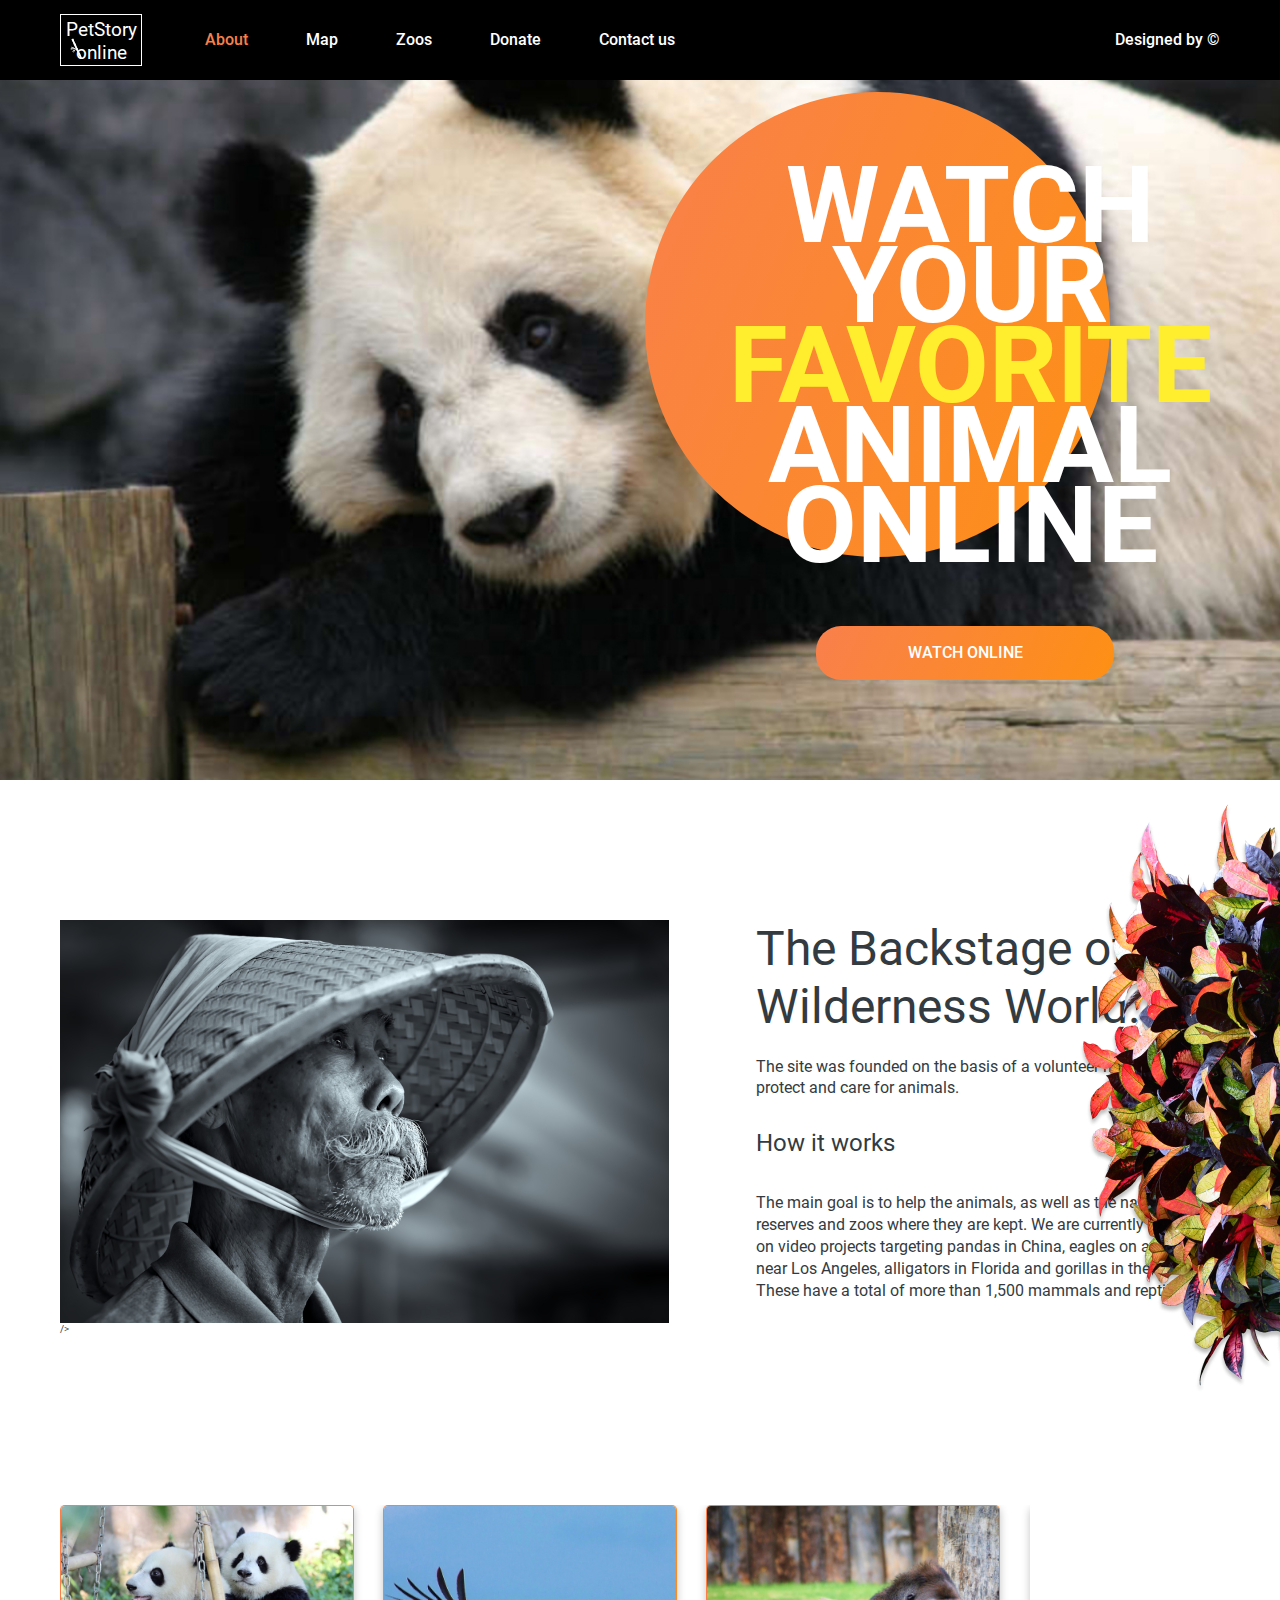
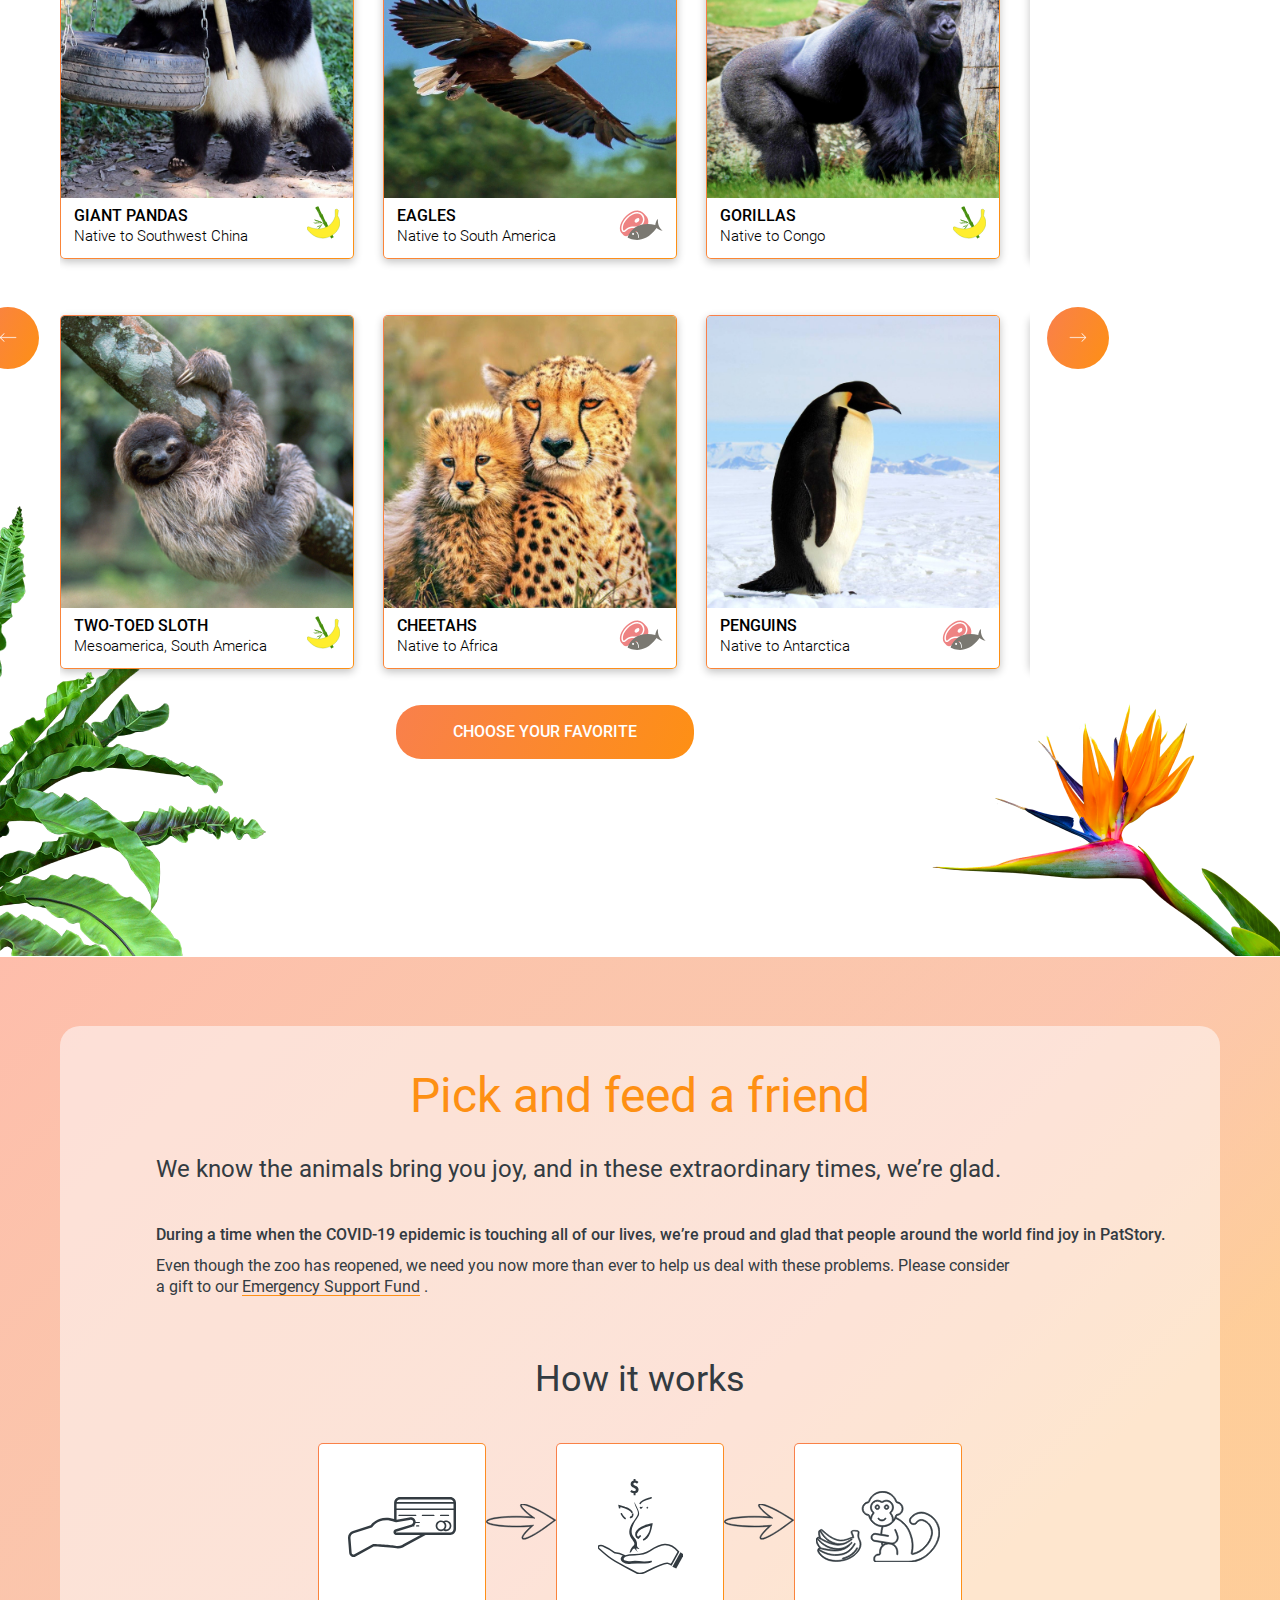
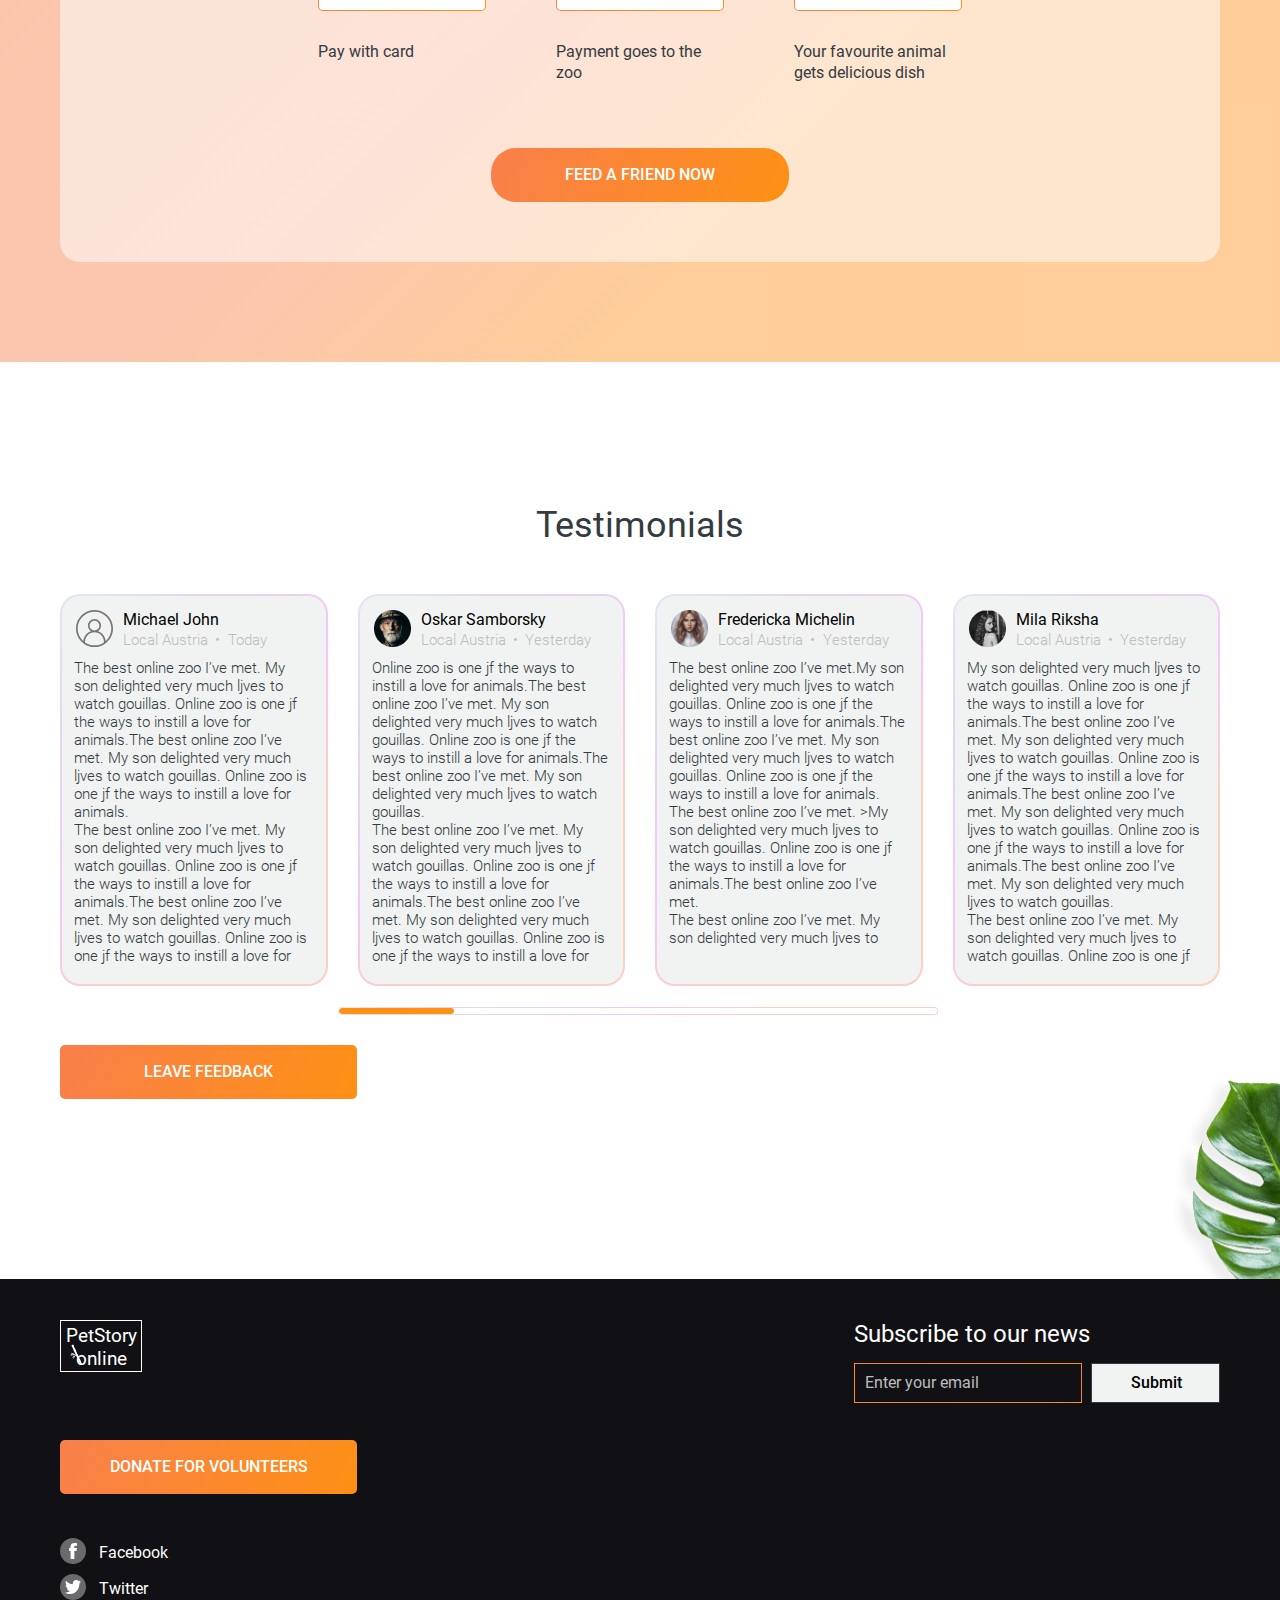
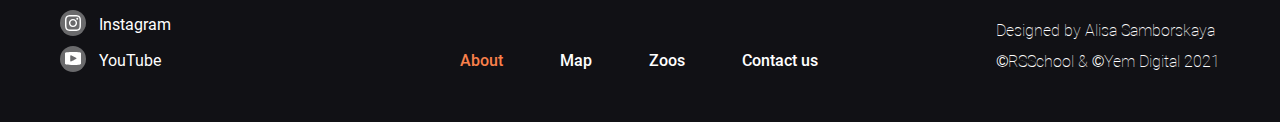
==== commit 35b946be: "feat: add pets slider js" ====
--- a/index.html
+++ b/index.html
@@ -90,7 +90,7 @@
           <div class="backstage__position-img"></div>
           <picture class="backstage__picture">
             <source
-              media="(max-width: 1000px )"
+              media="(max-width: 1200px )"
               srcset="src/images/bamboo/bamboo-sm-desktop.png"
             />
             <source
@@ -129,256 +129,711 @@
       <section class="pets">
         <div class="position__img pets__section-img--left"></div>
         <div class="position__img pets__section-img--right"></div>
-        <div class="container container__pets">
-          <div class="pet-cards__wrapper">
-            <span class="arrow__button arrow-prev">
-              <span class="icon icon--arrow-prev"></span>
-            </span>
-            <div class="pet-cards">
-              <div class="pet-card panda-card">
-                <div class="pet-card--opacity"></div>
-                <picture class="pet__picture">
-                  <source
-                    media="(max-width: 320px)"
-                    srcset="src/images/animal/mobile/animal-1.jpg"
-                  />
-                  <source
-                    media="(max-width: 414px)"
-                    srcset="src/images/animal/mobile/animal-1.jpg"
-                  />
-                  <source
-                    media="(max-width: 640px)"
-                    srcset="src/images/animal/tablet/animal-1.jpg"
-                  />
-                  <source
-                    media="(max-width: 1000px)"
-                    srcset="src/images/animal/sm-desktop/animal-1.jpg"
-                  />
-                  <source
-                    media="(max-width: 1220px)"
-                    srcset="src/images/animal/desktop/animal-1.jpg"
-                  />
-                  <img
-                    class="petcard__img"
-                    src="src/images/animal/desktop/animal-1.jpg"
-                    alt="Pandas"
-                  />
-                </picture>
-                <div class="pet-card__content">
-                  <div class="pet-card__description">
-                    <h5 class="pet-card__title">Giant Pandas</h5>
-                    <p class="pet-card__info">Native to Southwest China</p>
-                  </div>
-                  <!-- close pet-card description -->
-                  <span class="icon icon--banana card__icon"></span>
-                </div>
-                <!-- close pet-card content" -->
-              </div>
-              <!-- close  pet-card -->
-              <div class="pet-card eagle-card">
-                <div class="pet-card--opacity"></div>
-                <picture class="pet__picture">
-                  <source
-                    media="(max-width: 320px)"
-                    srcset="src/images/animal/mobile/animal-2.jpg"
-                  />
-                  <source
-                    media="(max-width: 414px)"
-                    srcset="src/images/animal/mobile/animal-2.jpg"
-                  />
-                  <source
-                    media="(max-width: 640px)"
-                    srcset="src/images/animal/tablet/animal-2.jpg"
-                  />
-                  <source
-                    media="(max-width: 1000px)"
-                    srcset="src/images/animal/sm-desktop/animal-2.jpg"
-                  />
-                  <source
-                    media="(max-width: 1220px)"
-                    srcset="src/images/animal/desktop/animal-2.jpg"
-                  />
-                  <img
-                    class="card__img"
-                    src="src/images/animal/desktop/animal-2.jpg"
-                    alt="Eagles"
-                  />
-                </picture>
-                <div class="pet-card__content">
-                  <div class="pet-card__description">
-                    <h5 class="pet-card__title">Eagles</h5>
-                    <p class="pet-card__info">Native to South America</p>
-                  </div>
-                  <!-- close card__description -->
-                  <span class="icon icon--meet-fish card__icon"></span>
-                </div>
-                <!-- close description-wrapper" -->
-              </div>
-              <!-- close card -->
-              <div class="pet-card gorilas-card">
-                <div class="pet-card--opacity"></div>
-                <picture class="pet__picture">
-                  <source
-                    media="(max-width: 320px)"
-                    srcset="src/images/animal/mobile/animal-3.jpg"
-                  />
-                  <source
-                    media="(max-width: 414px)"
-                    srcset="src/images/animal/mobile/animal-3.jpg"
-                  />
-                  <source
-                    media="(max-width: 640px)"
-                    srcset="src/images/animal/tablet/animal-3.jpg"
-                  />
-                  <source
-                    media="(max-width: 1000px)"
-                    srcset="src/images/animal/sm-desktop/animal-4.jpg"
-                  />
-                  <source
-                    media="(max-width: 1220px)"
-                    srcset="src/images/animal/desktop/animal-3.jpg"
-                  />
-                  <img
-                    class="card__img"
-                    src="src/images/animal/desktop/animal-3.jpg"
-                    alt="gorillas"
-                  />
-                </picture>
-                <div class="pet-card__content">
-                  <div class="pet-card__description">
-                    <h5 class="pet-card__title">Gorillas</h5>
-                    <p class="pet-card__info">Native to Congo</p>
-                  </div>
-                  <!-- close card__description -->
-                  <span class="icon icon--banana card__icon"></span>
-                </div>
-                <!-- close description-wrapper" -->
-              </div>
-              <!-- close card -->
-              <div class="pet-card sloth-card">
-                <div class="pet-card--opacity"></div>
-                <picture class="pet__picture">
-                  <source
-                    media="(max-width: 1220px)"
-                    srcset="src/images/animal/desktop/animal-4.jpg"
-                  />
-                  <img
-                    class="card__img"
-                    src="src/images/animal/desktop/animal-4.jpg"
-                    alt="two-toed sloth"
-                  />
-                </picture>
-                <div class="pet-card__content">
-                  <div class="pet-card__description">
-                    <h5 class="pet-card__title">Two-toed Sloth</h5>
-                    <p class="pet-card__info">Mesoamerica, South America</p>
-                  </div>
-                  <!-- close card__description -->
-                  <span class="icon icon--banana card__icon"></span>
-                </div>
-                <!-- close description-wrapper" -->
-              </div>
-              <!-- close card -->
-              <div class="pet-card cheetahs-card">
-                <div class="pet-card--opacity"></div>
-                <picture class="pet__picture">
-                  <source
-                    media="(max-width: 1000px)"
-                    srcset="src/images/animal/sm-desktop/animal-3.jpg"
-                  />
-                  <source
-                    media="(max-width: 1220px)"
-                    srcset="src/images/animal/desktop/animal-5.jpg"
-                  />
-                  <img
-                    class="card__img"
-                    src="src/images/animal/desktop/animal-5.jpg"
-                    alt="cheetahs"
-                  />
-                </picture>
-                <div class="pet-card__content">
-                  <div class="pet-card__description">
-                    <h5 class="pet-card__title">Cheetahs</h5>
-                    <p class="pet-card__info">Native to Africa</p>
-                  </div>
-                  <!-- close card__description -->
-                  <span class="icon icon--meet-fish card__icon"></span>
-                </div>
-                <!-- close description-wrapper" -->
-              </div>
-              <!-- close card -->
-              <div class="pet-card alligators-card">
-                <div class="pet-card--opacity"></div>
-                <picture class="pet__picture">
-                  <source
-                    media="(max-width: 320px)"
-                    srcset="src/images/animal/mobile/animal-4.jpg"
-                  />
-                  <source
-                    media="(max-width: 414px)"
-                    srcset="src/images/animal/mobile/animal-4.jpg"
-                  />
-                  <source
-                    media="(max-width: 640px)"
-                    srcset="src/images/animal/tablet/animal-4.jpg"
-                  />
-                  <source
-                    media="(max-width: 1200px)"
-                    srcset="src/images/animal/sm-desktop/animal-5.jpg"
-                  />
-                  <img
-                    src="src/images/animal/sm-desktop/animal-4.jpg"
-                    alt="Alligators"
-                  />
-                </picture>
-                <div class="pet-card__content">
-                  <div class="pet-card__description">
-                    <h5 class="pet-card__title">Alligators</h5>
-                    <p class="pet-card__info">
-                      Native to Southeastern U<span class="add-symball">.</span
-                      ><span class="hide-text">nited </span>S<span
-                        class="add-symball"
-                        >.</span
-                      ><span class="hide-text">tates</span>
-                    </p>
-                  </div>
-                  <!-- pet content -->
-                  <span class="icon icon--meet-fish pet__icon"></span>
-                </div>
-                <!-- close pet content description -->
-              </div>
-              <!-- pet-alligators -->
-              <div class="pet-card penguins-card">
-                <div class="pet-card--opacity"></div>
-                <picture class="pet__picture">
-                  <source
-                    media="(max-width: 1000px)"
-                    srcset="src/images/animal/sm-desktop/animal-6.jpg"
-                  />
-                  <img
-                    class="card__img"
-                    src="src/images/animal/desktop/animal-6.jpg"
-                    alt="penguins"
-                  />
-                </picture>
-                <div class="pet-card__content">
-                  <div class="pet-card__description">
-                    <h5 class="pet-card__title">Penguins</h5>
-                    <p class="pet-card__info">Native to Antarctica</p>
-                  </div>
-                  <!-- close card__description -->
-                  <span class="icon icon--meet-fish card__icon"></span>
-                </div>
-                <!-- close description-wrapper" -->
-              </div>
-              <!-- close card -->
+        <div class="container pets__container">
+          <div class="pets__content">
+            <div class="animals-cards__carousel-wrapper">
+              <div class="animals-cards__carousel">
+                <div
+                  class="animal-item animal-item__left"
+                  id="animal-item--left"
+                >
+                  <div class="animal-card panda-card panda-card--left-item">
+                    <div class="animal-card--opacity"></div>
+                    <picture class="animal__picture">
+                      <source
+                        media="(max-width: 320px)"
+                        srcset="src/images/animal/mobile/animal-1.jpg"
+                      />
+                      <source
+                        media="(max-width: 414px)"
+                        srcset="src/images/animal/mobile/animal-1.jpg"
+                      />
+                      <source
+                        media="(max-width: 640px)"
+                        srcset="src/images/animal/tablet/animal-1.jpg"
+                      />
+                      <source
+                        media="(max-width: 1000px)"
+                        srcset="src/images/animal/sm-desktop/animal-1.jpg"
+                      />
+                      <source
+                        media="(max-width: 1220px)"
+                        srcset="src/images/animal/desktop/animal-1.jpg"
+                      />
+                      <img
+                        class="petcard__img"
+                        src="src/images/animal/desktop/animal-1.jpg"
+                        alt="Pandas"
+                      />
+                    </picture>
+                    <div class="animal-card__content">
+                      <div class="animal-card__description">
+                        <h5 class="animal-card__title">Giant Pandas</h5>
+                        <p class="animal-card__info">
+                          Native to Southwest China
+                        </p>
+                      </div>
+                      <!-- close animal-card description -->
+                      <span class="icon icon--banana card__icon"></span>
+                    </div>
+                    <!-- close animal-card content" -->
+                  </div>
+                  <!-- close  animal-card -->
+                  <div class="animal-card eagle-card eagle-card--left-item"">
+                  <div class="animal-card--opacity"></div>
+                  <picture class="animal__picture">
+                    <source
+                      media="(max-width: 320px)"
+                      srcset="src/images/animal/mobile/animal-2.jpg"
+                    />
+                    <source
+                      media="(max-width: 414px)"
+                      srcset="src/images/animal/mobile/animal-2.jpg"
+                    />
+                    <source
+                      media="(max-width: 640px)"
+                      srcset="src/images/animal/tablet/animal-2.jpg"
+                    />
+                    <source
+                      media="(max-width: 1000px)"
+                      srcset="src/images/animal/sm-desktop/animal-2.jpg"
+                    />
+                    <source
+                      media="(max-width: 1220px)"
+                      srcset="src/images/animal/desktop/animal-2.jpg"
+                    />
+                    <img
+                      class="card__img"
+                      src="src/images/animal/desktop/animal-2.jpg"
+                      alt="Eagles"
+                    />
+                  </picture>
+                  <div class="animal-card__content">
+                    <div class="animal-card__description">
+                      <h5 class="animal-card__title">Eagles</h5>
+                      <p class="animal-card__info">Native to South America</p>
+                    </div>
+                    <!-- close card__description -->
+                    <span class="icon icon--meet-fish card__icon"></span>
+                  </div>
+                  <!-- close description-wrapper" -->
+                </div>
+                <!-- close card -->
+                <div class="animal-card gorilas-card gorilas-card--left-item">
+                  <div class="animal-card--opacity"></div>
+                  <picture class="animal__picture">
+                    <source
+                      media="(max-width: 320px)"
+                      srcset="src/images/animal/mobile/animal-3.jpg"
+                    />
+                    <source
+                      media="(max-width: 414px)"
+                      srcset="src/images/animal/mobile/animal-3.jpg"
+                    />
+                    <source
+                      media="(max-width: 640px)"
+                      srcset="src/images/animal/tablet/animal-3.jpg"
+                    />
+                    <source
+                      media="(max-width: 1000px)"
+                      srcset="src/images/animal/sm-desktop/animal-4.jpg"
+                    />
+                    <source
+                      media="(max-width: 1220px)"
+                      srcset="src/images/animal/desktop/animal-3.jpg"
+                    />
+                    <img
+                      class="card__img"
+                      src="src/images/animal/desktop/animal-3.jpg"
+                      alt="gorillas"
+                    />
+                  </picture>
+                  <div class="animal-card__content">
+                    <div class="animal-card__description">
+                      <h5 class="animal-card__title">Gorillas</h5>
+                      <p class="animal-card__info">Native to Congo</p>
+                    </div>
+                    <!-- close card__description -->
+                    <span class="icon icon--banana card__icon"></span>
+                  </div>
+                  <!-- close description-wrapper" -->
+                </div>
+                <!-- close card -->
+                <div class="animal-card cheetahs-card cheetahs-card--left-item">
+                  <div class="animal-card--opacity"></div>
+                  <picture class="animal__picture">
+                    <source
+                      media="(max-width: 551px)"
+                      srcset="src/images/animal/sm-desktop/animal-3.jpg"
+                    />
+                    <source
+                      media="(max-width: 971px)"
+                      srcset="src/images/animal/sm-desktop/animal-3.jpg"
+                    />
+                    <source
+                      media="(max-width: 1000px)"
+                      srcset="src/images/animal/sm-desktop/animal-3.jpg"
+                    />
+                    <source
+                      media="(max-width: 1220px)"
+                      srcset="src/images/animal/desktop/animal-5.jpg"
+                    />
+                    <img
+                      class="card__img"
+                      src="src/images/animal/desktop/animal-5.jpg"
+                      alt="cheetahs"
+                    />
+                  </picture>
+                  <div class="animal-card__content">
+                    <div class="animal-card__description">
+                      <h5 class="animal-card__title">Cheetahs</h5>
+                      <p class="animal-card__info">Native to Africa</p>
+                    </div>
+                    <!-- close card__description -->
+                    <span class="icon icon--meet-fish card__icon"></span>
+                  </div>
+                  <!-- close description-wrapper" -->
+                </div>
+                <!-- close card -->
+                <div class="animal-card alligators-card---left-item">
+                  <div class="animal-card--opacity"></div>
+                  <picture class="animal__picture">
+                    <source
+                      media="(max-width: 320px)"
+                      srcset="src/images/animal/mobile/animal-4.jpg"
+                    />
+                    <source
+                      media="(max-width: 414px)"
+                      srcset="src/images/animal/mobile/animal-4.jpg"
+                    />
+                    <source
+                      media="(max-width: 640px)"
+                      srcset="src/images/animal/tablet/animal-4.jpg"
+                    />
+                    <source
+                      media="(max-width: 1200px)"
+                      srcset="src/images/animal/sm-desktop/animal-5.jpg"
+                    />
+                    <img
+                      src="src/images/animal/tablet/animal-4.jpg"
+                      alt="Alligators"
+                      width="366"
+                      height="366"
+                    />
+                  </picture>
+                  <div class="animal-card__content">
+                    <div class="animal-card__description">
+                      <h5 class="animal-card__title">Alligators</h5>
+                      <p class="animal-card__info">
+                        Native to Southeastern U<span class="add-symball"
+                          >.</span
+                        ><span class="hide-text">nited </span>S<span
+                          class="add-symball"
+                          >.</span
+                        ><span class="hide-text">tates</span>
+                      </p>
+                    </div>
+                    <!-- pet content -->
+                    <span class="icon icon--meet-fish pet__icon"></span>
+                  </div>
+                  <!-- close pet content description -->
+                </div>
+                <!-- animal-alligators -->
+                <div class="animal-card penguins-card-left-item">
+                  <div class="animal-card--opacity"></div>
+                  <picture class="animal__picture">
+                    <source
+                      media="(max-width: 1000px)"
+                      srcset="src/images/animal/sm-desktop/animal-6.jpg"
+                    />
+                    <img
+                      class="card__img"
+                      src="src/images/animal/desktop/animal-6.jpg"
+                      alt="penguins"
+                    />
+                  </picture>
+                  <div class="animal-card__content">
+                    <div class="animal-card__description">
+                      <h5 class="animal-card__title">Penguins</h5>
+                      <p class="animal-card__info">Native to Antarctica</p>
+                    </div>
+                    <!-- close card__description -->
+                    <span class="icon icon--meet-fish card__icon"></span>
+                  </div>
+                  <!-- close description-wrapper" -->
+                </div>
+              </div>
+              <!-- close animal-item -->
+              <div
+                class="animal-item animal-item__active"
+                id="animal-item--active"
+              >
+                <div class="animal-card panda-card">
+                  <div class="animal-card--opacity"></div>
+                  <picture class="animal__picture">
+                    <source
+                      media="(max-width: 320px)"
+                      srcset="src/images/animal/mobile/animal-1.jpg"
+                    />
+                    <source
+                      media="(max-width: 414px)"
+                      srcset="src/images/animal/mobile/animal-1.jpg"
+                    />
+                    <source
+                      media="(max-width: 640px)"
+                      srcset="src/images/animal/tablet/animal-1.jpg"
+                    />
+                    <source
+                      media="(max-width: 1000px)"
+                      srcset="src/images/animal/sm-desktop/animal-1.jpg"
+                    />
+                    <source
+                      media="(max-width: 1220px)"
+                      srcset="src/images/animal/desktop/animal-1.jpg"
+                    />
+                    <img
+                      class="petcard__img"
+                      src="src/images/animal/desktop/animal-1.jpg"
+                      alt="Pandas"
+                    />
+                  </picture>
+                  <div class="animal-card__content">
+                    <div class="animal-card__description">
+                      <h5 class="animal-card__title">Giant Pandas</h5>
+                      <p class="animal-card__info">Native to Southwest China</p>
+                    </div>
+                    <!-- close animal-card description -->
+                    <span class="icon icon--banana card__icon"></span>
+                  </div>
+                  <!-- close animal-card content" -->
+                </div>
+                <!-- close  animal-card -->
+                <div class="animal-card eagle-card">
+                  <div class="animal-card--opacity"></div>
+                  <picture class="animal__picture">
+                    <source
+                      media="(max-width: 320px)"
+                      srcset="src/images/animal/mobile/animal-2.jpg"
+                    />
+                    <source
+                      media="(max-width: 414px)"
+                      srcset="src/images/animal/mobile/animal-2.jpg"
+                    />
+                    <source
+                      media="(max-width: 640px)"
+                      srcset="src/images/animal/tablet/animal-2.jpg"
+                    />
+                    <source
+                      media="(max-width: 1000px)"
+                      srcset="src/images/animal/sm-desktop/animal-2.jpg"
+                    />
+                    <source
+                      media="(max-width: 1220px)"
+                      srcset="src/images/animal/desktop/animal-2.jpg"
+                    />
+                    <img
+                      class="card__img"
+                      src="src/images/animal/desktop/animal-2.jpg"
+                      alt="Eagles"
+                    />
+                  </picture>
+                  <div class="animal-card__content">
+                    <div class="animal-card__description">
+                      <h5 class="animal-card__title">Eagles</h5>
+                      <p class="animal-card__info">Native to South America</p>
+                    </div>
+                    <!-- close card__description -->
+                    <span class="icon icon--meet-fish card__icon"></span>
+                  </div>
+                  <!-- close description-wrapper" -->
+                </div>
+                <!-- close card -->
+                <div class="animal-card gorilas-card">
+                  <div class="animal-card--opacity"></div>
+                  <picture class="animal__picture">
+                    <source
+                      media="(max-width: 320px)"
+                      srcset="src/images/animal/mobile/animal-3.jpg"
+                    />
+                    <source
+                      media="(max-width: 414px)"
+                      srcset="src/images/animal/mobile/animal-3.jpg"
+                    />
+                    <source
+                      media="(max-width: 640px)"
+                      srcset="src/images/animal/tablet/animal-3.jpg"
+                    />
+                    <source
+                      media="(max-width: 1000px)"
+                      srcset="src/images/animal/sm-desktop/animal-4.jpg"
+                    />
+                    <source
+                      media="(max-width: 1220px)"
+                      srcset="src/images/animal/desktop/animal-3.jpg"
+                    />
+                    <img
+                      class="card__img"
+                      src="src/images/animal/desktop/animal-3.jpg"
+                      alt="gorillas"
+                    />
+                  </picture>
+                  <div class="animal-card__content">
+                    <div class="animal-card__description">
+                      <h5 class="animal-card__title">Gorillas</h5>
+                      <p class="animal-card__info">Native to Congo</p>
+                    </div>
+                    <!-- close card__description -->
+                    <span class="icon icon--banana card__icon"></span>
+                  </div>
+                  <!-- close description-wrapper" -->
+                </div>
+                <!-- close card -->
+                <div class="animal-card sloth-card">
+                  <div class="animal-card--opacity"></div>
+                  <picture class="animal__picture">
+                    <source
+                      media="(max-width: 1220px)"
+                      srcset="src/images/animal/desktop/animal-4.jpg"
+                    />
+                    <img
+                      class="card__img"
+                      src="src/images/animal/desktop/animal-4.jpg"
+                      alt="two-toed sloth"
+                    />
+                  </picture>
+                  <div class="animal-card__content">
+                    <div class="animal-card__description">
+                      <h5 class="animal-card__title">Two-toed Sloth</h5>
+                      <p class="animal-card__info">
+                        Mesoamerica, South America
+                      </p>
+                    </div>
+                    <!-- close card__description -->
+                    <span class="icon icon--banana card__icon"></span>
+                  </div>
+                  <!-- close description-wrapper" -->
+                </div>
+                <!-- close card -->
+                <div class="animal-card cheetahs-card">
+                  <div class="animal-card--opacity"></div>
+                  <picture class="animal__picture">
+                    <source
+                      media="(max-width: 1000px)"
+                      srcset="src/images/animal/sm-desktop/animal-3.jpg"
+                    />
+                    <source
+                      media="(max-width: 1220px)"
+                      srcset="src/images/animal/desktop/animal-5.jpg"
+                    />
+                    <img
+                      class="card__img"
+                      src="src/images/animal/desktop/animal-5.jpg"
+                      alt="cheetahs"
+                    />
+                  </picture>
+                  <div class="animal-card__content">
+                    <div class="animal-card__description">
+                      <h5 class="animal-card__title">Cheetahs</h5>
+                      <p class="animal-card__info">Native to Africa</p>
+                    </div>
+                    <!-- close card__description -->
+                    <span class="icon icon--meet-fish card__icon"></span>
+                  </div>
+                  <!-- close description-wrapper" -->
+                </div>
+                <!-- close card -->
+                <div class="animal-card alligators-card">
+                  <div class="animal-card--opacity"></div>
+                  <picture class="animal__picture">
+                    <source
+                      media="(max-width: 320px)"
+                      srcset="src/images/animal/mobile/animal-4.jpg"
+                    />
+                    <source
+                      media="(max-width: 414px)"
+                      srcset="src/images/animal/mobile/animal-4.jpg"
+                    />
+                    <source
+                      media="(max-width: 640px)"
+                      srcset="src/images/animal/tablet/animal-4.jpg"
+                    />
+                    <source
+                      media="(max-width: 1200px)"
+                      srcset="src/images/animal/sm-desktop/animal-5.jpg"
+                    />
+                    <img
+                      src="src/images/animal/sm-desktop/animal-4.jpg"
+                      alt="Alligators"
+                    />
+                  </picture>
+                  <div class="animal-card__content">
+                    <div class="animal-card__description">
+                      <h5 class="animal-card__title">Alligators</h5>
+                      <p class="animal-card__info">
+                        Native to Southeastern U<span class="add-symball"
+                          >.</span
+                        ><span class="hide-text">nited </span>S<span
+                          class="add-symball"
+                          >.</span
+                        ><span class="hide-text">tates</span>
+                      </p>
+                    </div>
+                    <!-- pet content -->
+                    <span class="icon icon--meet-fish pet__icon"></span>
+                  </div>
+                  <!-- close pet content description -->
+                </div>
+                <!-- animal-alligators -->
+                <div class="animal-card penguins-card">
+                  <div class="animal-card--opacity"></div>
+                  <picture class="animal__picture">
+                    <source
+                      media="(max-width: 1000px)"
+                      srcset="src/images/animal/sm-desktop/animal-6.jpg"
+                    />
+                    <img
+                      class="card__img"
+                      src="src/images/animal/desktop/animal-6.jpg"
+                      alt="penguins"
+                    />
+                  </picture>
+                  <div class="animal-card__content">
+                    <div class="animal-card__description">
+                      <h5 class="animal-card__title">Penguins</h5>
+                      <p class="animal-card__info">Native to Antarctica</p>
+                    </div>
+                    <!-- close card__description -->
+                    <span class="icon icon--meet-fish card__icon"></span>
+                  </div>
+                  <!-- close description-wrapper" -->
+                </div>
+              </div>
+              <!-- close animal-item -->
+              <div
+                class="animal-item animal-item__right"
+                id="animal-item--right"
+              >
+                <div class="animal-card panda-card">
+                  <div class="animal-card--opacity"></div>
+                  <picture class="animal__picture">
+                    <source
+                      media="(max-width: 320px)"
+                      srcset="src/images/animal/mobile/animal-1.jpg"
+                    />
+                    <source
+                      media="(max-width: 414px)"
+                      srcset="src/images/animal/mobile/animal-1.jpg"
+                    />
+                    <source
+                      media="(max-width: 640px)"
+                      srcset="src/images/animal/tablet/animal-1.jpg"
+                    />
+                    <source
+                      media="(max-width: 1000px)"
+                      srcset="src/images/animal/sm-desktop/animal-1.jpg"
+                    />
+                    <source
+                      media="(max-width: 1220px)"
+                      srcset="src/images/animal/desktop/animal-1.jpg"
+                    />
+                    <img
+                      class="petcard__img"
+                      src="src/images/animal/desktop/animal-1.jpg"
+                      alt="Pandas"
+                    />
+                  </picture>
+                  <div class="animal-card__content">
+                    <div class="animal-card__description">
+                      <h5 class="animal-card__title">Giant Pandas</h5>
+                      <p class="animal-card__info">Native to Southwest China</p>
+                    </div>
+                    <!-- close animal-card description -->
+                    <span class="icon icon--banana card__icon"></span>
+                  </div>
+                  <!-- close animal-card content" -->
+                </div>
+                <!-- close  animal-card -->
+                <div class="animal-card eagle-card">
+                  <div class="animal-card--opacity"></div>
+                  <picture class="animal__picture">
+                    <source
+                      media="(max-width: 320px)"
+                      srcset="src/images/animal/mobile/animal-2.jpg"
+                    />
+                    <source
+                      media="(max-width: 414px)"
+                      srcset="src/images/animal/mobile/animal-2.jpg"
+                    />
+                    <source
+                      media="(max-width: 640px)"
+                      srcset="src/images/animal/tablet/animal-2.jpg"
+                    />
+                    <source
+                      media="(max-width: 1000px)"
+                      srcset="src/images/animal/sm-desktop/animal-2.jpg"
+                    />
+                    <source
+                      media="(max-width: 1220px)"
+                      srcset="src/images/animal/desktop/animal-2.jpg"
+                    />
+                    <img
+                      class="card__img"
+                      src="src/images/animal/desktop/animal-2.jpg"
+                      alt="Eagles"
+                    />
+                  </picture>
+                  <div class="animal-card__content">
+                    <div class="animal-card__description">
+                      <h5 class="animal-card__title">Eagles</h5>
+                      <p class="animal-card__info">Native to South America</p>
+                    </div>
+                    <!-- close card__description -->
+                    <span class="icon icon--meet-fish card__icon"></span>
+                  </div>
+                  <!-- close description-wrapper" -->
+                </div>
+                <!-- close card -->
+                <div class="animal-card gorilas-card gorilas-card--right-item">
+                  <div class="animal-card--opacity"></div>
+                  <picture class="animal__picture">
+                    <source
+                      media="(max-width: 320px)"
+                      srcset="src/images/animal/mobile/animal-3.jpg"
+                    />
+                    <source
+                      media="(max-width: 414px)"
+                      srcset="src/images/animal/mobile/animal-3.jpg"
+                    />
+                    <source
+                      media="(max-width: 640px)"
+                      srcset="src/images/animal/tablet/animal-3.jpg"
+                    />
+                    <source
+                      media="(max-width: 1000px)"
+                      srcset="src/images/animal/sm-desktop/animal-4.jpg"
+                    />
+                    <source
+                      media="(max-width: 1220px)"
+                      srcset="src/images/animal/desktop/animal-3.jpg"
+                    />
+                    <img
+                      class="card__img"
+                      src="src/images/animal/desktop/animal-3.jpg"
+                      alt="gorillas"
+                    />
+                  </picture>
+                  <div class="animal-card__content">
+                    <div class="animal-card__description">
+                      <h5 class="animal-card__title">Gorillas</h5>
+                      <p class="animal-card__info">Native to Congo</p>
+                    </div>
+                    <!-- close card__description -->
+                    <span class="icon icon--banana card__icon"></span>
+                  </div>
+                  <!-- close description-wrapper" -->
+                </div>
+                <!-- close card -->
+                <div class="animal-card bear-card">
+                  <div class="animal-card--opacity"></div>
+                  <picture class="animal__picture">
+                    <source
+                      media="(max-width: 640px)"
+                      srcset="src/images/animal/desktop/animal-7.jpg"
+                    />
+                    <source
+                      media="(max-width: 1000px)"
+                      srcset="src/images/animal/desktop/animal-7.jpg"
+                    />
+                    <source
+                      media="(max-width: 1220px)"
+                      srcset="src/images/animal/desktop/animal-7.jpg"
+                    />
+                    <img
+                      class="animal-card__img"
+                      src="src/images/animal/desktop/animal-7.jpg"
+                      alt="bear"
+                    />
+                  </picture>
+                  <div class="animal-card__content">
+                    <div class="animal-card__description">
+                      <h5 class="animal-card__title">Bears</h5>
+                      <p class="animal-card__info">Native to Eeurasian</p>
+                    </div>
+                    <!-- close card__description -->
+                    <span class="icon icon--banana card__icon"></span>
+                  </div>
+                  <!-- close description-wrapper" -->
+                </div>
+                <!-- close card -->
+                <div class="animal-card zebra-card">
+                  <div class="animal-card--opacity"></div>
+                  <picture class="animal__picture">
+                    <source
+                      media="(max-width: 640px)"
+                      srcset="src/images/animal/desktop/animal-8.jpg"
+                    />
+                    <source
+                      media="(max-width: 1200px)"
+                      srcset="src/images/animal/desktop/animal-8.jpg"
+                    />
+                    <img
+                      src="src/images/animal/desktop/animal-8.jpg"
+                      alt="Zebra"
+                    />
+                  </picture>
+                  <div class="animal-card__content">
+                    <div class="animal-card__description">
+                      <h5 class="animal-card__title">Zebras</h5>
+                      <p class="animal-card__info">Native to Africa</p>
+                    </div>
+                    <!-- pet content -->
+                    <span class="icon icon--meet-fish pet__icon"></span>
+                  </div>
+                  <!-- close pet content description -->
+                </div>
+                <!-- animal-alligators -->
+                <div
+                  class="animal-card penguins-card penguins-card--right-item"
+                >
+                  <div class="animal-card--opacity"></div>
+                  <picture class="animal__picture">
+                    <source
+                      media="(max-width: 1000px)"
+                      srcset="src/images/animal/sm-desktop/animal-6.jpg"
+                    />
+                    <img
+                      class="card__img"
+                      src="src/images/animal/desktop/animal-6.jpg"
+                      alt="penguins"
+                    />
+                  </picture>
+                  <div class="animal-card__content">
+                    <div class="animal-card__description">
+                      <h5 class="animal-card__title">Penguins</h5>
+                      <p class="animal-card__info">Native to Antarctica</p>
+                    </div>
+                    <!-- close card__description -->
+                    <span class="icon icon--meet-fish card__icon"></span>
+                  </div>
+                  <!-- close description-wrapper" -->
+                </div>
+              </div>
+              <!-- close animal-item -->
             </div>
-            <!-- close cards -->
-            <span class="arrow__button arrow-next">
-              <span class="icon icon--arrow-next"></span>
-            </span>
-          </div>
-          <!-- close cards__wrapper -->
+            <!-- close animals-cards carousel -->
+          </div>
+          <!-- close animals-cards carousel-wrapper -->
+
+          <span class="arrow__button arrow-prev">
+            <span class="icon icon--arrow-prev"></span>
+          </span>
+          <!-- close arrow-prev -->
+          <span class="arrow__button arrow-next">
+            <span class="icon icon--arrow-next"></span>
+          </span>
+          <!-- close arrow-next -->
+
+          <!-- close animal-cards__content -->
           <div class="pets__button">
             <button class="button button--main">choose your favorite</button>
           </div>
@@ -465,7 +920,7 @@
           <h3 class="testimonials__title">Testimonials</h3>
           <div class="testimonial__slider">
             <div class="testimonial__wrapper">
-              <div class="testimonial">
+              <div class="testimonial" data-user="user-1">
                 <div class="testimonial__content">
                   <div class="user">
                     <div class="user__content">
@@ -547,7 +1002,10 @@
                 <!-- close testimonial-content -->
               </div>
               <!-- close testimonial -->
-              <div class="testimonial testimonial-sm-desktop">
+              <div
+                class="testimonial testimonial-sm-desktop"
+                data-user="user-2"
+              >
                 <div class="testimonial__content">
                   <div class="user">
                     <div class="user__content">
@@ -586,7 +1044,7 @@
                 <!-- testimonial content -->
               </div>
               <!-- close testimonial -->
-              <div class="testimonial">
+              <div class="testimonial" data-user="user-3">
                 <div class="testimonial__content">
                   <div class="user">
                     <div class="user__content">
@@ -1072,6 +1530,141 @@
       </div>
       <!-- container -->
     </footer>
+    <div class="modals">
+      <div class="modal__overlay">
+        <div class="modal modal-1" data-target="user-1">
+          <div class="modal__close-icon">
+            <span class="icon icon--close"></span>
+          </div>
+          <div class="testimonial modal__testimonial">
+            <div class="testimonial__content">
+              <div class="user">
+                <div class="user__content">
+                  <span class="user__avatar icon icon--user user-icon"></span>
+                  <div class="user__info">
+                    <h5 class="user__name">Michael John</h5>
+                    <span class="user__location">Local Austria</span>
+                    <span class="user__dot">•</span>
+                    <span class="user__day">Today</span>
+                  </div>
+                  <!-- close user__info -->
+                </div>
+                <!-- close user__content -->
+              </div>
+              <!-- close user -->
+              <p class="testimonial__text">
+                The best online zoo I’ve met. My son delighted very much ljves
+                to watch gouillas. Online zoo is one jf the ways to instill a
+                love for animals.The best online zoo I’ve met. My son delighted
+                very much ljves to watch gouillas. Online zoo is one jf the ways
+                to instill a love for animals.<br />The best online zoo I’ve
+                met. My son delighted very much ljves to watch gouillas. Online
+                zoo is one jf the ways to instill a love for animals.The best
+                online zoo I’ve met. My son delighted very much ljves to watch
+                gouillas. Online zoo is one jf the ways to instill a love for
+                <span class="hide-text"> animals.</span>
+              </p>
+            </div>
+            <!-- close testimonial-content -->
+          </div>
+        </div>
+        <div class="modal modal-2" data-target="user-2">
+          <div class="modal__close-icon">
+            <span class="icon icon--close"></span>
+          </div>
+          <div class="testimonial modal__testimonial">
+            <div class="testimonial__content">
+              <div class="user">
+                <div class="user__content">
+                  <img
+                    class="user__avatar"
+                    src="src/images/testimonials/user-4.png"
+                    width="37"
+                    height="37"
+                    alt="Oskar Samborsky"
+                  />
+                  <div class="user__info">
+                    <h5 class="user__name">Oska Samborska</h5>
+                    <span class="user__location">Local Austria</span>
+                    <span class="user__dot">•</span>
+                    <span class="user__day">Yesterday</span>
+                  </div>
+                  <!-- close user__info -->
+                </div>
+                <!-- close user__content -->
+              </div>
+              <!-- close user -->
+              <p class="testimonial__text">
+                Online zoo is one jf the ways to instill a love for animals.The
+                best online zoo I’ve met. My son delighted very much ljves to
+                watch gouillas. Online zoo is one jf the ways to instill a love
+                for animals.The best online zoo I’ve met. My son delighted very
+                much ljves to watch gouillas. <br />
+
+                The best online zoo I’ve met. My son delighted very much ljves
+                to watch gouillas. Online zoo is one jf the ways to instill a
+                love for animals.The best online zoo I’ve met. My son delighted
+                very much ljves to watch gouillas. Online zoo is one jf the ways
+                to instill a love for animals.
+              </p>
+            </div>
+            <!-- testimonial content -->
+          </div>
+        </div>
+        <div class="modal modal-3" data-target="user-3">
+          <div class="modal__close-icon">
+            <span class="icon icon--close"></span>
+          </div>
+          <div class="testimonial modal__testimonial">
+            <div class="testimonial__content">
+              <div class="user">
+                <div class="user__content">
+                  <img
+                    class="user__avatar"
+                    src="src/images/testimonials/user-3.png"
+                    width="37"
+                    height="37"
+                    alt="Fredericka Michelin"
+                  />
+                  <div class="user__info">
+                    <h5 class="user__name">Fredericka Michelin</h5>
+                    <span class="user__location">Local Austria</span>
+                    <span class="user__dot">•</span>
+                    <span class="user__day">Yesterday</span>
+                  </div>
+                  <!-- close user__info -->
+                </div>
+                <!-- close user__content -->
+              </div>
+              <!-- close user -->
+              <p class="testimonial__text">
+                <span class="hide-for-sm-desktop"
+                  >The best online zoo I’ve met.</span
+                >My son delighted very much ljves to watch gouillas. Online zoo
+                is one jf the ways to instill a love for animals.The best online
+                zoo I’ve met. My son delighted very much ljves to watch
+                gouillas. Online zoo is one jf the ways to instill a love for
+                animals.<br class="hide-for-sm-desktop" /><span
+                  class="hide-for-sm-desktop"
+                  >The best online zoo I’ve met. >My son delighted very much
+                  ljves to watch gouillas. Online zoo is one jf the ways to
+                  instill a love for<br />
+                  animals.</span
+                >The best online zoo I’ve met.<br />The best online zoo I’ve
+                met. My son delighted very much ljves to<span class="hide-text">
+                  watch gouillas. Online zoo is one jf the ways to instill a
+                  love for animals.The best online zoo I’ve met. My son
+                  delighted very much ljves to watch gouillas. Online zoo is one
+                  jf the ways to instill a love for animals.</span
+                >
+              </p>
+            </div>
+            <!-- close testimonial-content -->
+          </div>
+        </div>
+      </div>
+      <!-- close modal overlay -->
+    </div>
   </body>
   <script type="module" src="src/index.js"></script>
 </html>
--- a/src/scss/main.css
+++ b/src/scss/main.css
@@ -15,7 +15,7 @@
   overflow: hidden;
 }
 
-.another-amount__wrapper, input[type=radio], .another-amount__control, .another-amount__controls, .prices, .progress-bar, .amount-of-days, .donate__info, .social__link, .social, .user__content, .testimonial-sm-desktop .user__content, .testimonial__content, .testimonial, .testimonial__wrapper, .testimonials__container, .how-it-works__card-icon-block, .how-it-works__card, .how-it-works__cards, .pick-and-feed__content, .pet-card__description, .pet-card__content, .pet-cards, .hero__container, .header__container, .scroll, .list, .icon-round, .logo, body {
+.another-amount__wrapper, .another-amount__input, .another-amount__control, .another-amount__controls, .progress__prices, .rollers, .progress__bar, .amount-of-days, .donate__info, .social__link, .social, .user__content, .testimonial-sm-desktop .user__content, .testimonial__content, .testimonial, .testimonial__wrapper, .testimonials__container, .how-it-works__card-icon-block, .how-it-works__card, .how-it-works__cards, .pick-and-feed__content, .animal-card__description, .animal-card__content, .animal-item, .hero__container, .header__container, .modal, .modal__overlay, .scroll, .list, .icon-round, .logo, body {
   display: flex;
 }
 
@@ -23,11 +23,11 @@
   display: inline-flex;
 }
 
-.pet-cards {
+.animal-item {
   flex-wrap: wrap;
 }
 
-.another-amount__wrapper, .amount-of-days, .social, .testimonial__content, .testimonial, .testimonials__container, .how-it-works__card-icon-block, .how-it-works__card, .pick-and-feed__content, .pet-card__description, .hero__container, .burger, .logo, body {
+.another-amount__wrapper, .amount-of-days, .social, .testimonial__content, .testimonial, .testimonials__container, .how-it-works__card-icon-block, .how-it-works__card, .pick-and-feed__content, .animal-card__description, .hero__container, .modal, .burger, .logo, body {
   flex-direction: column;
 }
 
@@ -35,15 +35,15 @@
   align-self: flex-end;
 }
 
-.prices, .how-it-works__cards, .pet-card__content, .header__container, body {
+.rollers, .how-it-works__cards, .animal-card__content, .header__container, body {
   justify-content: space-between;
 }
 
-input[type=radio], .progress-bar, .donate__info, .how-it-works__card-icon-block, .pick-and-feed__content, .arrow__button, .icon-round, .logo {
+.another-amount__input, .donate__info, .how-it-works__card-icon-block, .pick-and-feed__content, .arrow__button, .modal, .modal__overlay, .icon-round, .logo {
   justify-content: center;
 }
 
-.another-amount__wrapper, input[type=radio], .another-amount__control, .progress-bar, .amount-of-days, .donate__info, .user__content, .testimonial-sm-desktop .user__content, .testimonial, .testimonials__container, .how-it-works__card-icon-block, .pick-and-feed__content, .arrow__button, .pet-card__content, .header__container, .icon-round, .logo {
+.another-amount__wrapper, .another-amount__input, .another-amount__control, .progress__bar, .amount-of-days, .donate__info, .user__content, .testimonial-sm-desktop .user__content, .testimonial, .testimonials__container, .how-it-works__card-icon-block, .pick-and-feed__content, .arrow__button, .animal-card__content, .header__container, .modal, .modal__overlay, .icon-round, .logo {
   align-items: center;
 }
 
@@ -54,7 +54,7 @@
   color: #f9804b;
 }
 
-.user__info, .testimonial__text, .pet-card__info {
+.user__info, .testimonial__text, .animal-card__info {
   font-size: 1.5rem;
   line-height: 1.8rem;
   font-weight: 300;
@@ -68,7 +68,7 @@
   font-style: normal;
 }
 
-.donate__message, .another-amount__control, .amount__block input, .amount-of-days__info, .donate__text, .social__title, .pick-and-feed__description, .pick-and-feed__accent, .pet-card__title, .header-copyright, .subscribe__form input[type=submit], .subscribe-line::placeholder, .list__link, .button, h5 {
+.donate__message, .another-amount__control, .amount__block input, .amount-of-days__info, .donate__text, .social__title, .pick-and-feed__description, .pick-and-feed__accent, .animal-card__title, .header-copyright, .subscribe__form input[type=submit], .subscribe-line::placeholder, .list__link, .button, h5 {
   font-size: 1.6rem;
   line-height: 2.2rem;
   font-weight: 500;
@@ -79,15 +79,15 @@
   text-align: center;
 }
 
-.pet-card__title, .button {
+.animal-card__title, .button {
   text-transform: uppercase;
 }
 
-.progress-roller, .social__title, .social__link:hover .icon-round, .social__link:hover .social__title, .social__link, .support-fundation, .arrow__button, .pet-card__content:hover, .pet-card__content, .pet-card__img, .pet-card:hover .pet__picture, .pet-card, .header-copyright, .scroll, .copyright, .list__link, .button {
+.roller, .social__title, .social__link:hover .icon-round, .social__link:hover .social__title, .social__link, .support-fundation, .arrow__button, .animal-card__content:hover, .animal-card__content, .animal-card__img, .animal-card:hover .animal__picture, .animal-card, .header-copyright, .scroll, .copyright, .list__link, .button {
   transition: ease-in-out 0.5s;
 }
 
-.progress-roller, .arrow__button, .pet-card, .subscribe__form input[type=submit], .scroll__range, .copyright, .burger, .icon, .logo, .button {
+.roller, .arrow__button, .animal-card, .subscribe__form input[type=submit], .scroll__range, .copyright, .burger, .icon, .logo, .button {
   cursor: pointer;
 }
 
@@ -95,8 +95,19 @@
   position: relative;
 }
 
-.pet-card--opacity {
+.animal-card--opacity {
   position: absolute;
+}
+
+.modal__overlay, .show-overlay {
+  position: fixed;
+  left: 0;
+  right: 0;
+  top: 0;
+  bottom: 0;
+  width: 100%;
+  height: 100%;
+  background: rgba(41, 41, 41, 0.8);
 }
 
 /* Vendors */
@@ -411,13 +422,19 @@
   font-family: "Roboto", sans-serif;
   color: #333b41;
   background: #ffffff;
-  overflow-x: hidden;
+  overflow: hidden;
 }
 
 .boody-hidden {
   height: 100vh;
   overflow-y: hidden;
   min-height: auto;
+}
+
+input {
+  webkit-appearance: none;
+  -moz-appearance: none;
+  appearance: none;
 }
 
 /*Basic styles*/
@@ -827,6 +844,13 @@
   background-position: center;
   filter: invert(63%) sepia(6%) saturate(214%) hue-rotate(163deg) brightness(93%) contrast(89%);
 }
+.icon--close {
+  width: 26px;
+  height: 26px;
+  background: url("../icons/close.svg");
+  background-repeat: no-repeat;
+  background-position: center;
+}
 
 .icon-round {
   height: 26px;
@@ -929,14 +953,14 @@
 }
 .burger.open-menu .line1 {
   transform: rotate(-45deg) translate(4px, -1px);
-  background: #000000;
+  background: #fe9013;
 }
 .burger.open-menu .line2 {
   opacity: 0;
 }
 .burger.open-menu .line3 {
   transform: rotate(45deg) translate(-6px, -11px);
-  background: #000000;
+  background: #fe9013;
 }
 
 .burger__line {
@@ -1002,15 +1026,7 @@
 }
 
 .show-overlay {
-  position: fixed;
-  left: 0;
-  right: 0;
-  top: 0;
-  bottom: 0;
   z-index: 1;
-  width: 100%;
-  min-height: 100%;
-  background: rgba(41, 41, 41, 0.8);
   overflow: auto;
 }
 
@@ -1130,7 +1146,99 @@
   border-color: #333b41;
 }
 
-/* Layout  */
+.modal__overlay {
+  opacity: 0;
+  visibility: hidden;
+  transition: all 0.5s ease-in-out;
+}
+.modal__overlay--show {
+  opacity: 1;
+  visibility: visible;
+  transition: all 0.5s ease-in-out;
+}
+
+.modal {
+  position: relative;
+  width: 320px;
+  min-height: 428px;
+  box-shadow: rgba(0, 0, 0, 0.4) 0px 30px 90px;
+  display: none;
+}
+.modal--show {
+  display: flex;
+}
+
+.modal__close-icon {
+  position: absolute;
+  top: 0;
+  right: 0;
+  cursor: pointer;
+}
+.modal__close-icon .icon--close {
+  user-select: none;
+}
+
+.modal__testimonial .testimonial__content {
+  max-width: 237px;
+}
+.modal__testimonial .testimonial__text {
+  height: auto;
+}
+
+@media (max-width: 1600px) {
+  @keyframes move-left {
+    from {
+      left: -1190px;
+    }
+    to {
+      left: -2380px;
+    }
+  }
+  @keyframes move-right {
+    from {
+      left: -1190px;
+    }
+    to {
+      left: 0px;
+    }
+  }
+}
+@media (max-width: 1320px) {
+  @keyframes move-left {
+    from {
+      left: -970px;
+    }
+    to {
+      left: -1940px;
+    }
+  }
+  @keyframes move-right {
+    from {
+      left: -970px;
+    }
+    to {
+      left: 0px;
+    }
+  }
+}
+@media (max-width: 971px) {
+  @keyframes move-left {
+    from {
+      left: -600px;
+    }
+    to {
+      left: -1200px;
+    }
+  }
+  @keyframes move-right {
+    from {
+      left: -600px;
+    }
+    to {
+      left: 0px;
+    }
+  }
+} /* Layout  */
 .header {
   z-index: 1000;
   padding: 1.4rem 0;
@@ -1396,9 +1504,9 @@
 .backstage__position-img {
   position: absolute;
   top: 13px;
-  right: -293px;
+  right: 0;
   height: 605px;
-  width: 293px;
+  width: 202px;
   background: url("../images/page/flower.png");
   background-repeat: no-repeat;
 }
@@ -1586,91 +1694,156 @@
   }
 }
 
-.pet-cards__wrapper {
+.pets__content {
+  position: relative;
+  width: 100%;
+  height: 872px;
+  margin-bottom: 80px;
+}
+@media (max-width: 1320px) {
+  .pets__content {
+    max-width: 970px;
+  }
+}
+@media (max-width: 1200px) {
+  .pets__content {
+    max-width: 100%;
+    height: 800px;
+    margin-bottom: 80px;
+  }
+}
+@media (max-width: 971px) {
+  .pets__content {
+    margin-bottom: 0.2rem;
+  }
+}
+@media (max-width: 631px) {
+  .pets__content {
+    padding-inline: 2rem;
+  }
+}
+@media (max-width: 551px) {
+  .pets__content {
+    padding-inline: 0;
+  }
+}
+
+/* Pet carousel */
+.animals-cards__carousel-wrapper {
+  width: 100%;
+  height: 872px;
+  overflow: hidden;
+}
+@media (max-width: 1320px) {
+  .animals-cards__carousel-wrapper {
+    height: 800px;
+  }
+}
+
+.animals-cards__carousel {
+  position: relative;
+  left: -1190px;
+  width: 3570px;
+  height: inherit;
+  display: flex;
+  justify-content: space-between;
+}
+@media (max-width: 1320px) {
+  .animals-cards__carousel {
+    left: -970px;
+    width: 2910px;
+  }
+}
+@media (max-width: 971px) {
+  .animals-cards__carousel {
+    left: -600px;
+    width: 2110px;
+  }
+}
+
+.animal-cards__wrapper {
   position: relative;
   padding: 0 0 8rem 0rem;
 }
 @media (max-width: 971px) {
-  .pet-cards__wrapper {
+  .animal-cards__wrapper {
     padding: 0 0 6.2rem 0rem;
   }
 }
 @media (max-width: 551px) {
-  .pet-cards__wrapper {
+  .animal-cards__wrapper {
     padding: 0 0 2.2rem 0rem;
   }
 }
 
-.pet-cards {
-  gap: 1.8rem 3rem;
-}
-@media (max-width: 1200px) {
-  .pet-cards {
-    gap: 9.2rem 2.9rem;
-  }
-}
-@media (max-width: 971px) {
-  .pet-cards {
-    gap: 9.3rem 2.9rem;
-  }
-}
-@media (max-width: 635px) {
-  .pet-cards {
+.animal-item {
+  gap: 2rem 2.9rem;
+}
+@media (max-width: 1200px) {
+  .animal-item {
     gap: 9.3rem 2rem;
-    justify-content: center;
-  }
-}
-@media (max-width: 551px) {
-  .pet-cards {
-    justify-content: flex-start;
-  }
-}
-@media (max-width: 551px) {
-  .pet-cards {
+  }
+}
+@media (max-width: 551px) {
+  .animal-item {
     gap: 2.5rem;
   }
 }
-@media (min-width: 375px) {
-  .pet-cards {
-    justify-content: center;
-  }
-}
-
-.pet-card {
+.transition-right {
+  animation-name: move-right;
+  animation-duration: 3s;
+}
+
+.transition-left {
+  animation-name: move-left;
+  animation-duration: 3s;
+}
+
+.animal-card {
   position: relative;
-  flex-basis: 366px;
+  max-width: 366px;
+  max-height: 426px;
   padding: 0 0 0.6rem 0;
-  box-shadow: rgba(50, 50, 93, 0.25) 0px 50px 100px -20px, rgba(0, 0, 0, 0.3) 0px 30px 60px -30px, rgba(10, 37, 64, 0.35) 0px -2px 6px 0px inset;
+  box-shadow: rgba(0, 0, 0, 0.24) 0px 3px 8px;
   border: 1px solid transparent;
   border-radius: 0.5rem;
   background: linear-gradient(#ffffff, #ffffff) padding-box, linear-gradient(113.96deg, #f9804b 1.49%, #fe9013 101.44%) border-box;
   overflow: hidden;
 }
-@media (max-width: 1200px) {
-  .pet-card {
-    flex-basis: 294px;
-  }
-}
-@media (max-width: 971px) {
-  .pet-card {
-    flex-basis: 285px;
-  }
-}
-@media (max-width: 635px) {
-  .pet-card {
-    flex-basis: 220px;
-  }
-}
-@media (max-width: 551px) {
-  .pet-card {
-    flex-basis: 282.2px;
-  }
-}
-.pet-card:hover .pet__picture {
+@media (max-width: 1320px) {
+  .animal-card {
+    max-width: 294px;
+    max-height: 354px;
+  }
+}
+@media (max-width: 1200px) {
+  .animal-card {
+    max-width: 294px;
+    max-height: 354px;
+  }
+}
+@media (max-width: 971px) {
+  .animal-card {
+    max-width: 285px;
+    height: 332px;
+  }
+}
+@media (max-width: 631px) {
+  .animal-card {
+    max-width: 235px;
+    min-height: 332px;
+  }
+}
+@media (max-width: 551px) {
+  .animal-card {
+    max-width: 285px;
+  }
+}
+.animal-card:hover .animal__picture {
   transform: scale(1.028);
   opacity: 0.6;
 }
-.pet-card:hover .pet-card__content {
+.animal-card:hover .animal-card__content {
   z-index: 10;
   background: rgba(236, 19, 19, 0.8);
   border: 0;
@@ -1678,66 +1851,66 @@
   transform: translateY(-50px);
 }
 @media (max-width: 1200px) {
-  .pet-card:hover .pet-card__content {
+  .animal-card:hover .animal-card__content {
     transform: translateY(-40px);
   }
 }
 @media (max-width: 971px) {
-  .pet-card:hover .pet-card__content {
+  .animal-card:hover .animal-card__content {
     transform: translateY(-30px);
   }
 }
 @media (max-width: 551px) {
-  .pet-card:hover .pet-card__content {
+  .animal-card:hover .animal-card__content {
     transform: translateY(-20px);
   }
 }
-.pet-card:hover .pet-card--opacity {
+.animal-card:hover .animal-card--opacity {
   opacity: 1;
 }
 
-.pet-card--opacity {
+.animal-card--opacity {
   top: 0;
   bottom: 0;
   left: 0;
   right: 0;
-  background: rgba(0, 0, 0, 0.4);
+  background: rgb(0, 0, 0);
   opacity: 0;
 }
 
-.pet-card__img:hover {
+.animal-card__img:hover {
   transform: scale(1.028);
 }
 
-.pet-card__content {
+.animal-card__content {
   padding-inline: 1.3rem;
 }
-.pet-card__content:hover {
+.animal-card__content:hover {
   transform: translateY(-90%);
   background: rgba(0, 0, 0, 0.4);
 }
 @media (max-width: 1200px) {
-  .pet-card__content {
+  .animal-card__content {
     padding: 0 0.8rem 0 1.5rem;
   }
 }
 @media (max-width: 971px) {
-  .pet-card__content {
+  .animal-card__content {
     padding: 0px 0 0 1.1rem;
   }
 }
 
-.pet-card__description {
+.animal-card__description {
   padding: 0.75rem 0 0.7rem;
 }
 @media (max-width: 971px) {
-  .pet-card__description {
+  .animal-card__description {
     padding: 0.75rem 0 0;
   }
 }
 
 @media (max-width: 971px) {
-  .pet-card__title {
+  .animal-card__title {
     font-size: 1.247rem;
     line-height: 1.7rem;
     font-weight: 500;
@@ -1745,11 +1918,11 @@
   }
 }
 
-.pet-card__info {
+.animal-card__info {
   color: #000000;
 }
 @media (max-width: 971px) {
-  .pet-card__info {
+  .animal-card__info {
     font-size: 1.169rem;
     line-height: 1.4rem;
     font-weight: 300;
@@ -1793,10 +1966,10 @@
     left: 223px;
   }
 }
-@media (min-width: 550px) and (max-width: 631px) {
+@media (min-width: 550px) and (max-width: 621px) {
   .arrow-prev {
-    top: 285px;
-    left: 180px;
+    top: 345px;
+    left: 148px;
   }
 }
 
@@ -1816,25 +1989,30 @@
     right: 224px;
   }
 }
-@media (min-width: 550px) and (max-width: 631px) {
+@media (min-width: 550px) and (max-width: 621px) {
   .arrow-next {
-    top: 285px;
-    right: 180px;
+    top: 345px;
+    right: 222px;
   }
 }
 
 /* Pet card */
 @media (max-width: 1200px) {
-  .panda-card .pet-card__content {
+  .panda-card .animal-card__content {
     padding: 0 13px 0 1.5rem;
   }
 }
 @media (max-width: 1200px) and (max-width: 971px) {
-  .panda-card .pet-card__content {
+  .panda-card .animal-card__content {
     padding: 0 0.7rem 0 1.1rem;
   }
-  .panda-card .pet-card__description {
+  .panda-card .animal-card__description {
     padding: 0.7rem 0 0;
+  }
+}
+@media (max-width: 971px) {
+  .panda-card--left-item {
+    display: none;
   }
 }
 
@@ -1871,29 +2049,66 @@
     display: none;
   }
 }
+@media (max-width: 971px) {
+  .alligators-card--left-item {
+    display: none;
+  }
+}
+
+.animal-item__left .alligators-card {
+  display: block;
+}
+@media (max-width: 1200px) {
+  .animal-item__left .alligators-card {
+    display: block;
+    order: 5;
+  }
+  .animal-item__left .alligators-card .hide-text {
+    display: none;
+  }
+}
+@media (max-width: 1200px) and (max-width: 971px) {
+  .animal-item__left .alligators-card .hide-text {
+    display: contents;
+  }
+}
+@media (max-width: 1200px) {
+  .animal-item__left .alligators-card .add-symball {
+    display: contents;
+  }
+}
+@media (max-width: 1200px) and (max-width: 971px) {
+  .animal-item__left .alligators-card .add-symball {
+    display: none;
+  }
+}
 
 @media (max-width: 1200px) {
   .gorilas-card {
     order: 4;
   }
-  .gorilas-card .pet-card__content {
+  .gorilas-card .animal-card__content {
     padding: 0 1.4rem 0 1.5rem;
   }
 }
 @media (max-width: 1200px) and (max-width: 971px) {
-  .gorilas-card .pet-card__content {
+  .gorilas-card .animal-card__content {
     padding: 0 6px 0 12px;
   }
 }
 @media (max-width: 1200px) {
-  .gorilas-card .pet-card__title {
+  .gorilas-card .animal-card__title {
     line-height: 2rem;
   }
 }
 @media (max-width: 1200px) {
-  .gorilas-card .pet-card__description {
+  .gorilas-card .animal-card__description {
     padding: 0.45rem 0 0;
   }
+}
+.gorilas-card--left-item, .gorilas-card-right-item {
+  display: block;
+  order: 0;
 }
 
 @media (max-width: 1200px) {
@@ -1905,6 +2120,10 @@
   .penguins-card {
     display: none;
   }
+}
+.penguins-card--left-item, .penguins-card--right-item {
+  display: block;
+  order: 0;
 }
 
 @media (max-width: 971px) {
@@ -2726,12 +2945,14 @@
 }
 @media (max-width: 971px) {
   .footer__list {
+    flex-direction: row;
     gap: 3.7rem;
   }
 }
 @media (max-width: 551px) {
   .footer__list {
-    gap: 3.1rem;
+    gap: 2.8rem;
+    flex-direction: inherit;
   }
 }
 
@@ -3158,216 +3379,203 @@
   }
 }
 
-/* Progress bar */
-.dontaion__progress-bar {
-  margin: 0 0 1.3rem 0;
-}
-@media (max-width: 971px) {
-  .dontaion__progress-bar {
-    margin: 0 0 1.16rem 0;
-  }
-}
-@media (max-width: 551px) {
-  .dontaion__progress-bar {
+/* Amount-block*/
+.donation__amount-progress {
+  width: 976px;
+  padding: 1.7rem 0 5rem;
+}
+@media (max-width: 1200px) {
+  .donation__amount-progress {
+    width: 822px;
+  }
+}
+@media (max-width: 971px) {
+  .donation__amount-progress {
+    width: 600px;
+  }
+}
+@media (max-width: 608px) {
+  .donation__amount-progress {
+    width: 95%;
+    margin: 0 auto;
+  }
+}
+@media (max-width: 551px) {
+  .donation__amount-progress {
+    padding: 1.7rem 0 3rem;
+    width: 300px;
     margin: 0;
   }
 }
 
-.progress-bar {
-  max-width: 976px;
+.progress__bar {
+  position: relative;
   width: 100%;
-  height: 27px;
+  min-height: 27px;
+  padding: 0.8rem 3rem 0.9rem 2.6rem;
   background: #404950;
   border-radius: 2px;
 }
 @media (max-width: 1200px) {
-  .progress-bar {
-    max-width: 830px;
-  }
-}
-@media (max-width: 551px) {
-  .progress-bar {
-    height: 13.5px;
-  }
-}
-
-.progress-line {
+  .progress__bar {
+    max-width: 810px;
+    padding: 0.8rem 0.9rem 0.9rem;
+  }
+}
+@media (max-width: 971px) {
+  .progress__bar {
+    max-width: 600px;
+    padding: 0.8rem 3.5rem 0.9rem;
+  }
+}
+@media (max-width: 551px) {
+  .progress__bar {
+    min-height: 13.5px;
+    padding: 0.8rem 1.85rem 0.9rem;
+  }
+}
+.progress__bar::before {
+  content: "";
+  position: absolute;
+  width: calc(100% - 61px);
+  height: 2px;
+  top: 50%;
+  transform: translateY(-50%);
+  background: #72828e;
+  pointer-events: none;
+}
+@media (max-width: 1200px) {
+  .progress__bar::before {
+    width: calc(100% - 25px);
+  }
+}
+@media (max-width: 971px) {
+  .progress__bar::before {
+    width: calc(100% - 76px);
+  }
+}
+@media (max-width: 551px) {
+  .progress__bar::before {
+    width: calc(100% - 39px);
+  }
+}
+
+.rollers {
+  width: 100%;
+  padding: 0 0;
+}
+
+.roller {
   position: relative;
-  max-width: 915px;
-  width: 100%;
-  height: 2px;
-  background: #72828e;
-}
-@media (max-width: 1200px) {
-  .progress-line {
-    max-width: 785px;
-  }
-}
-@media (max-width: 971px) {
-  .progress-line {
-    max-width: 524px;
-  }
-}
-@media (max-width: 551px) {
-  .progress-line {
-    max-width: 262px;
-  }
-}
-
-.progress-rollers {
-  position: absolute;
-  bottom: -2.1px;
-  left: -4.5px;
-  display: flex;
-  gap: 12rem;
-}
-@media (max-width: 1200px) {
-  .progress-rollers {
-    left: -2.5px;
-  }
-}
-@media (max-width: 971px) {
-  .progress-rollers {
-    gap: 12rem;
-  }
-}
-@media (max-width: 551px) {
-  .progress-rollers {
-    bottom: -1.1px;
-    left: -1.3px;
-    gap: 6rem;
-  }
-}
-
-.progress-roller {
-  position: relative;
+  z-index: 1000;
   display: inline-block;
   width: 10px;
   height: 10px;
   background: #ffee2e;
   border-radius: 50%;
 }
-@media (max-width: 551px) {
-  .progress-roller {
-    width: 5px;
-    height: 5px;
-  }
-}
-.progress-roller:hover {
-  background: #fe9013;
-}
-.progress-roller--active:after {
+.roller.active::before {
+  opacity: 1;
+}
+.roller.active::after {
+  opacity: 1;
+}
+.roller::before {
   content: "";
   position: absolute;
-  top: -7px;
-  left: -7.1px;
-  width: 25px;
-  height: 25px;
-  background: transparent;
+  width: 22.95px;
+  height: 22.95px;
+  left: 50%;
+  top: 50%;
+  transform: translate(-50%, -50%);
   border: 2px solid #fe9013;
   border-radius: 50%;
-}
-@media (max-width: 1200px) {
-  .progress-roller--active:after {
-    display: none;
-  }
-}
-@media (max-width: 971px) {
-  .progress-roller--active:after {
-    display: block;
-  }
-}
-@media (max-width: 551px) {
-  .progress-roller--active:after {
-    width: 12px;
-    height: 12px;
-    top: -3.2px;
-    left: -3.2px;
-  }
-}
-.progress-roller--active::before {
+  transition: opacity 1s ease-in-out;
+  opacity: 0;
+}
+@media (max-width: 551px) {
+  .roller::before {
+    width: 11.48px;
+    height: 11.48px;
+  }
+}
+.roller::after {
   content: "";
   position: absolute;
-  bottom: -16.5px;
+  top: 50%;
+  transform: translateY(-50%);
   left: -15px;
   width: 40px;
   height: 40px;
-  background: transparent;
   border: 2px solid #fe9013;
   border-radius: 50%;
-}
-@media (max-width: 1200px) {
-  .progress-roller--active::before {
-    display: none;
-  }
-}
-@media (max-width: 971px) {
-  .progress-roller--active::before {
-    display: block;
-  }
-}
-@media (max-width: 551px) {
-  .progress-roller--active::before {
+  transition: opacity 1s ease-in-out;
+  opacity: 0;
+}
+@media (max-width: 551px) {
+  .roller::after {
     width: 20px;
     height: 20px;
-    bottom: -7.5px;
-    left: -7.5px;
-  }
-}
-.progress-roller--active-sm:after {
-  content: "";
-  position: absolute;
-  top: -7px;
-  left: -7.1px;
-  width: 25px;
-  height: 25px;
-  background: transparent;
-  border: 2px solid #fe9013;
-  border-radius: 50%;
-}
-@media (max-width: 971px) {
-  .progress-roller--active-sm:after {
+    left: 50%;
+    transform: translate(-50%, -50%);
+  }
+}
+@media (max-width: 1200px) {
+  .roller:first-child {
     display: none;
   }
 }
-@media (min-width: 1201px) {
-  .progress-roller--active-sm:after {
+@media (max-width: 971px) {
+  .roller:nth-child(2) {
     display: none;
   }
-}
-.progress-roller--active-sm::before {
-  content: "";
-  position: absolute;
-  bottom: -16.5px;
-  left: -15px;
-  width: 40px;
-  height: 40px;
-  background: transparent;
-  border: 2px solid #fe9013;
-  border-radius: 50%;
-}
-@media (max-width: 971px) {
-  .progress-roller--active-sm::before {
+  .roller:nth-child(3) {
     display: none;
   }
 }
-@media (min-width: 1201px) {
-  .progress-roller--active-sm::before {
-    display: none;
-  }
-}
-
-/* Prices */
-.prices {
-  max-width: 952px;
-  width: 100%;
-}
-@media (max-width: 551px) {
-  .prices {
-    max-width: 285px;
-    gap: 4.3rem;
-    padding: 0.6rem 0 0 1.4rem;
-    margin: 0 auto;
+@media (max-width: 551px) {
+  .roller {
+    width: 5px;
+    height: 5px;
+  }
+}
+.roller:hover {
+  background: #fe9013;
+}
+
+.roller:checked.roller::before,
+.roller:checked.roller::after {
+  opacity: 1;
+}
+
+/* Progress prices */
+.progress__prices {
+  justify-content: space-between;
+  padding: 0 3rem 0;
+}
+@media (min-width: 1601px) {
+  .progress__prices {
+    padding: 0;
+  }
+}
+@media (max-width: 1200px) {
+  .progress__prices {
+    padding: 0;
+  }
+}
+@media (max-width: 971px) {
+  .progress__prices {
+    padding: 0 1.7rem 0 1.3rem;
+  }
+}
+@media (max-width: 608px) {
+  .progress__prices {
+    padding: 0;
+  }
+}
+@media (max-width: 551px) {
+  .progress__prices {
+    padding: 0 0.75rem 0 0.85rem;
   }
 }
 
@@ -3378,12 +3586,17 @@
   font-weight: 500;
   font-style: normal;
 }
+.price--active {
+  color: #fe9013;
+  filter: invert(57%) sepia(93%) saturate(1305%) hue-rotate(350deg) brightness(101%) contrast(99%);
+}
 @media (max-width: 551px) {
   .price {
     font-size: 1.3rem;
     line-height: 1.8rem;
-    font-weight: 400;
+    font-weight: 500;
     font-style: normal;
+    color: #333b41;
   }
 }
 .price::before {
@@ -3406,24 +3619,6 @@
     background: url("../icons/donation/dollar-sm.svg");
   }
 }
-.price--active {
-  color: #fe9013;
-  filter: invert(57%) sepia(93%) saturate(1305%) hue-rotate(350deg) brightness(101%) contrast(99%);
-}
-@media (max-width: 971px) {
-  .price--active-sm {
-    color: #fe9013;
-    filter: invert(57%) sepia(93%) saturate(1305%) hue-rotate(350deg) brightness(101%) contrast(99%);
-  }
-}
-
-@media (max-width: 1200px) {
-  .price {
-    max-width: 830px;
-    width: 100%;
-    padding-left: 0.2px;
-  }
-}
 .price:first-child {
   margin: 0 0 0 1rem;
 }
@@ -3471,7 +3666,7 @@
     margin: 0 0 0 2.9rem;
   }
 }
-@media (max-width: 551px) {
+@media (max-width: 608px) {
   .price:nth-child(4) {
     margin: 0 0 0 0;
   }
@@ -3489,7 +3684,7 @@
     margin: 0 0 0 8.36rem;
   }
 }
-@media (max-width: 551px) {
+@media (max-width: 608px) {
   .price:nth-child(5) {
     margin: 0 0 0;
   }
@@ -3507,7 +3702,7 @@
     margin: 0 0 0 8.3rem;
   }
 }
-@media (max-width: 551px) {
+@media (max-width: 608px) {
   .price:nth-child(6) {
     margin: 0 0 0;
   }
@@ -3525,41 +3720,32 @@
     margin: 0 0 0 9.16rem;
   }
 }
-@media (max-width: 551px) {
+@media (max-width: 608px) {
   .price:nth-child(7) {
     margin: 0 0 0;
   }
 }
-.price:nth-child(8) {
-  margin: 0 0 0 7.6rem;
-}
 .price:last-child {
-  margin: 0 0 0 9rem;
+  margin: 0 0 0 8.6rem;
 }
 @media (max-width: 1200px) {
   .price:last-child {
     margin: 0 0 0 10rem;
   }
 }
-@media (max-width: 971px) {
+@media (max-width: 608px) {
   .price:last-child {
-    margin: 0 0 0 7rem;
-  }
-}
-@media (max-width: 551px) {
-  .price:last-child {
-    margin: 0 0 0;
-    padding-left: 0.7rem;
-  }
-  .price:last-child::before {
-    top: 3px;
-    left: 1px;
-    width: 5px;
-    height: 10px;
+    margin: 0;
   }
 }
 
 /* Another amount */
+.another-amount__form {
+  display: flex;
+  flex-direction: column;
+  align-items: center;
+}
+
 .amount__block {
   max-width: 268px;
   width: 100%;
@@ -3568,6 +3754,11 @@
 @media (max-width: 971px) {
   .amount__block {
     max-width: 181px;
+  }
+}
+@media (max-width: 551px) {
+  .amount__block {
+    margin: 0 auto;
   }
 }
 
@@ -3632,6 +3823,7 @@
 @media (max-width: 551px) {
   .another-amount__controls {
     padding: 2.2rem 1.8rem 3rem 0;
+    justify-content: center;
   }
 }
 
@@ -3642,7 +3834,7 @@
   color: #f9804b;
 }
 
-input[type=radio] {
+.another-amount__input {
   width: 16px;
   height: 16px;
   background: transparent;
@@ -3651,7 +3843,7 @@
   -webkit-appearance: none;
   appearance: none;
 }
-input[type=radio]::before {
+.another-amount__input::before {
   content: "";
   width: 0.8rem;
   height: 0.8rem;
@@ -3660,10 +3852,10 @@
   transition: ease-in-out 120ms transform;
   box-shadow: inset 1em 1em #e47209;
 }
-input[type=radio]:checked::before {
+.another-amount__input:checked::before {
   transform: scale(1);
 }
-input[type=radio]:focus {
+.another-amount__input:focus {
   outline: max(2px, 0.2rem) solid #f9804b;
   outline-offset: max(2px, 0.2rem);
 }
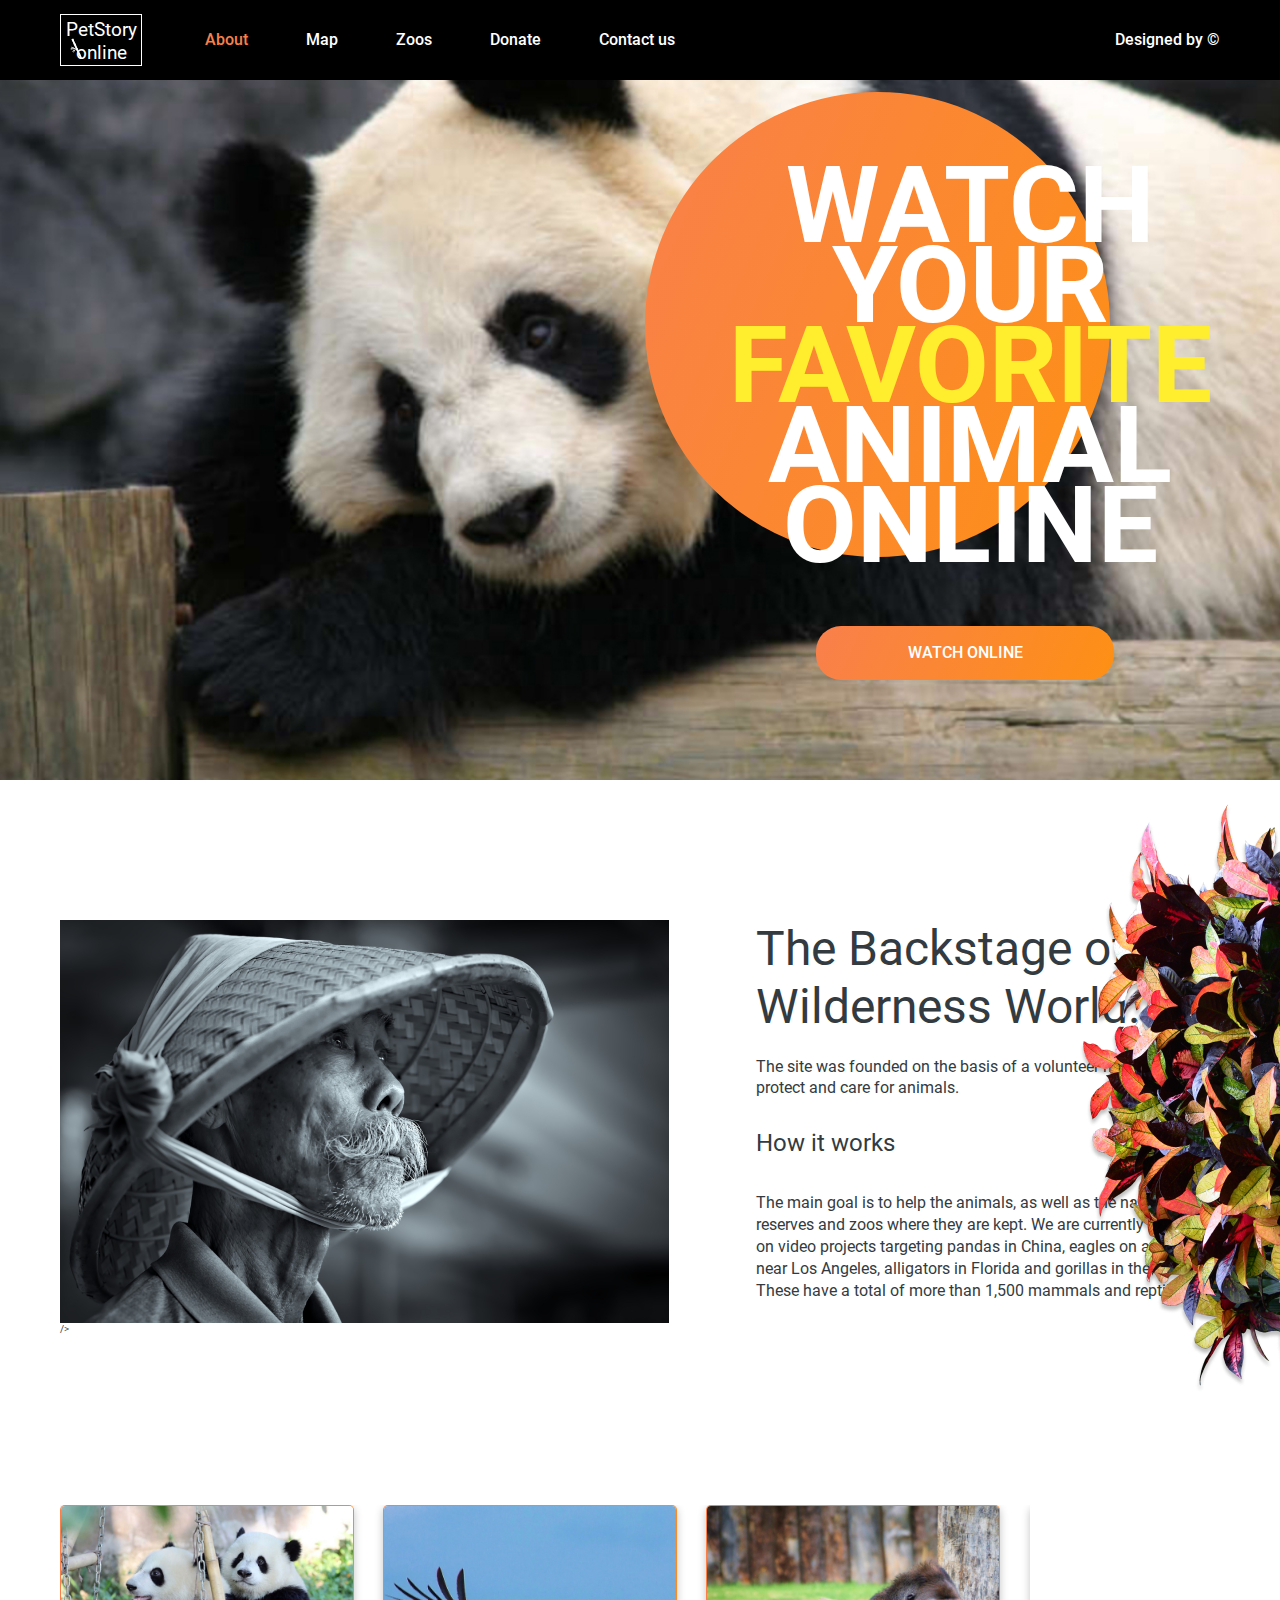
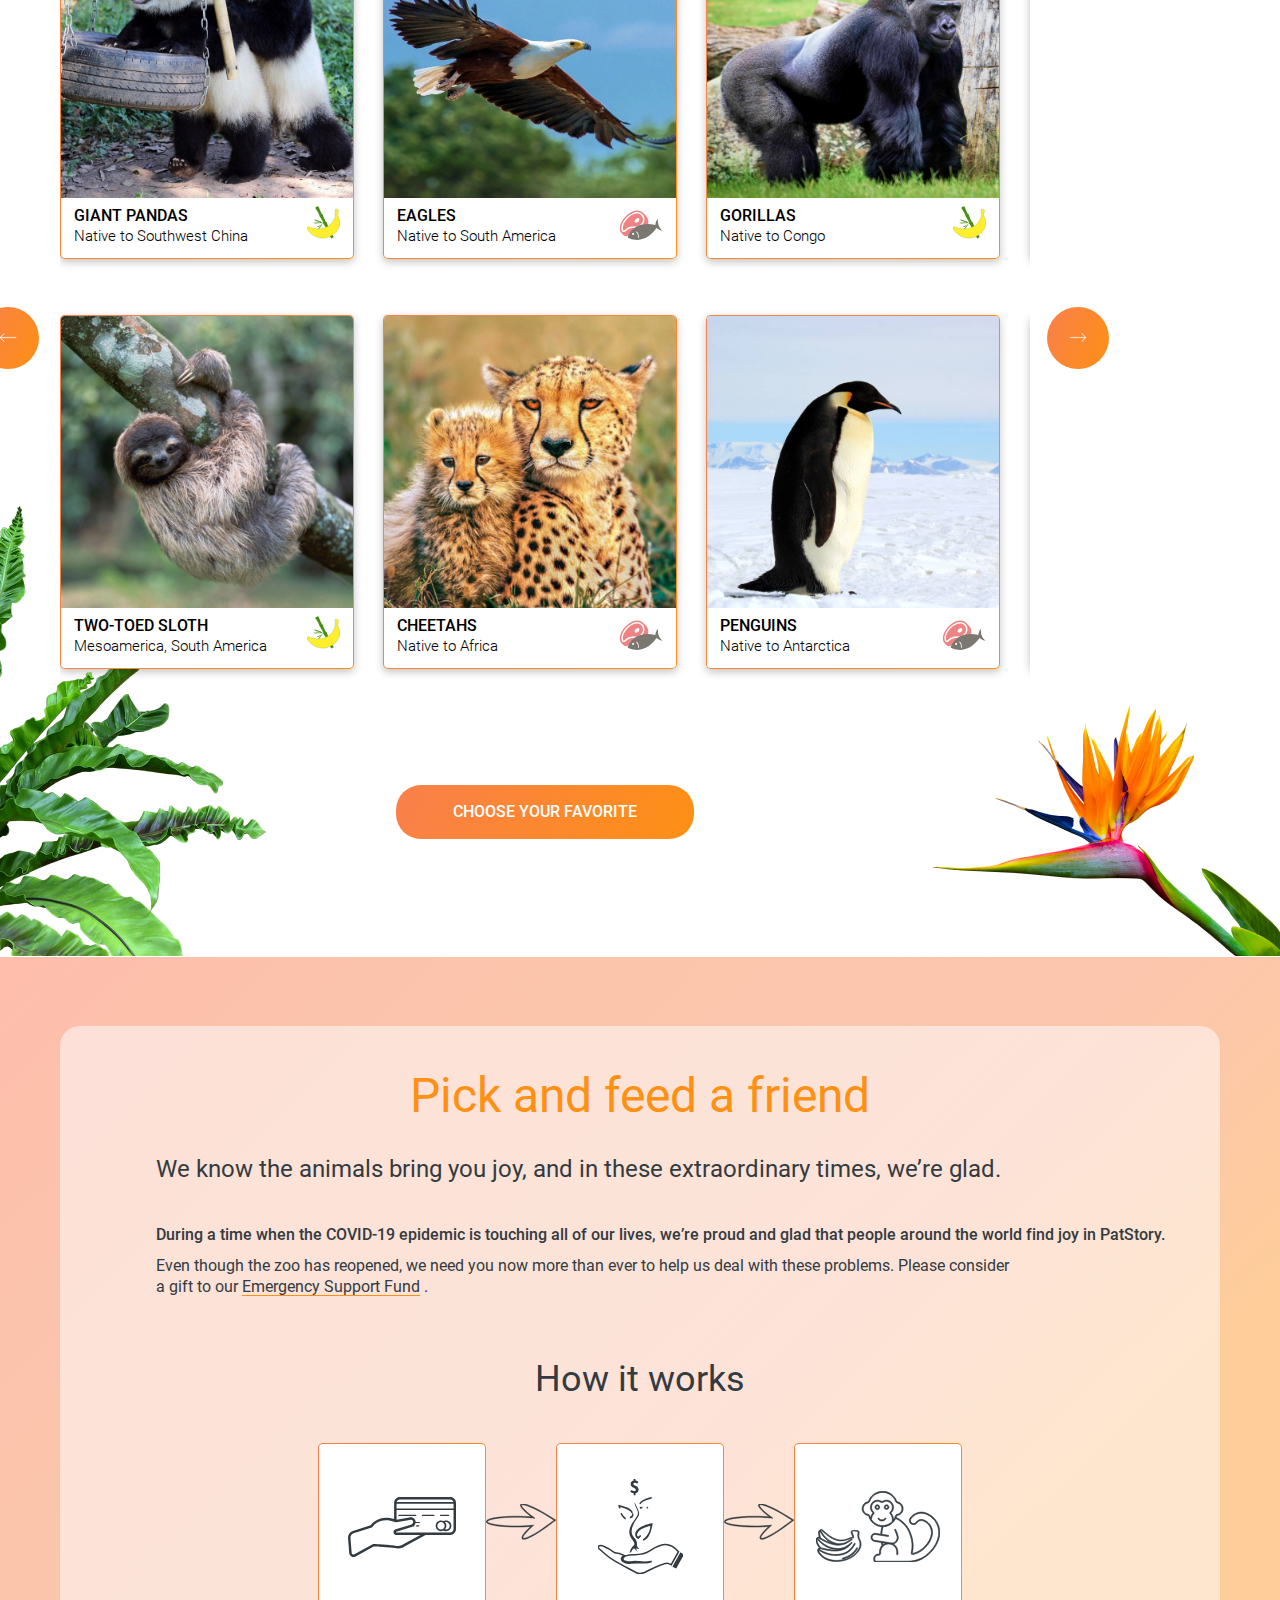
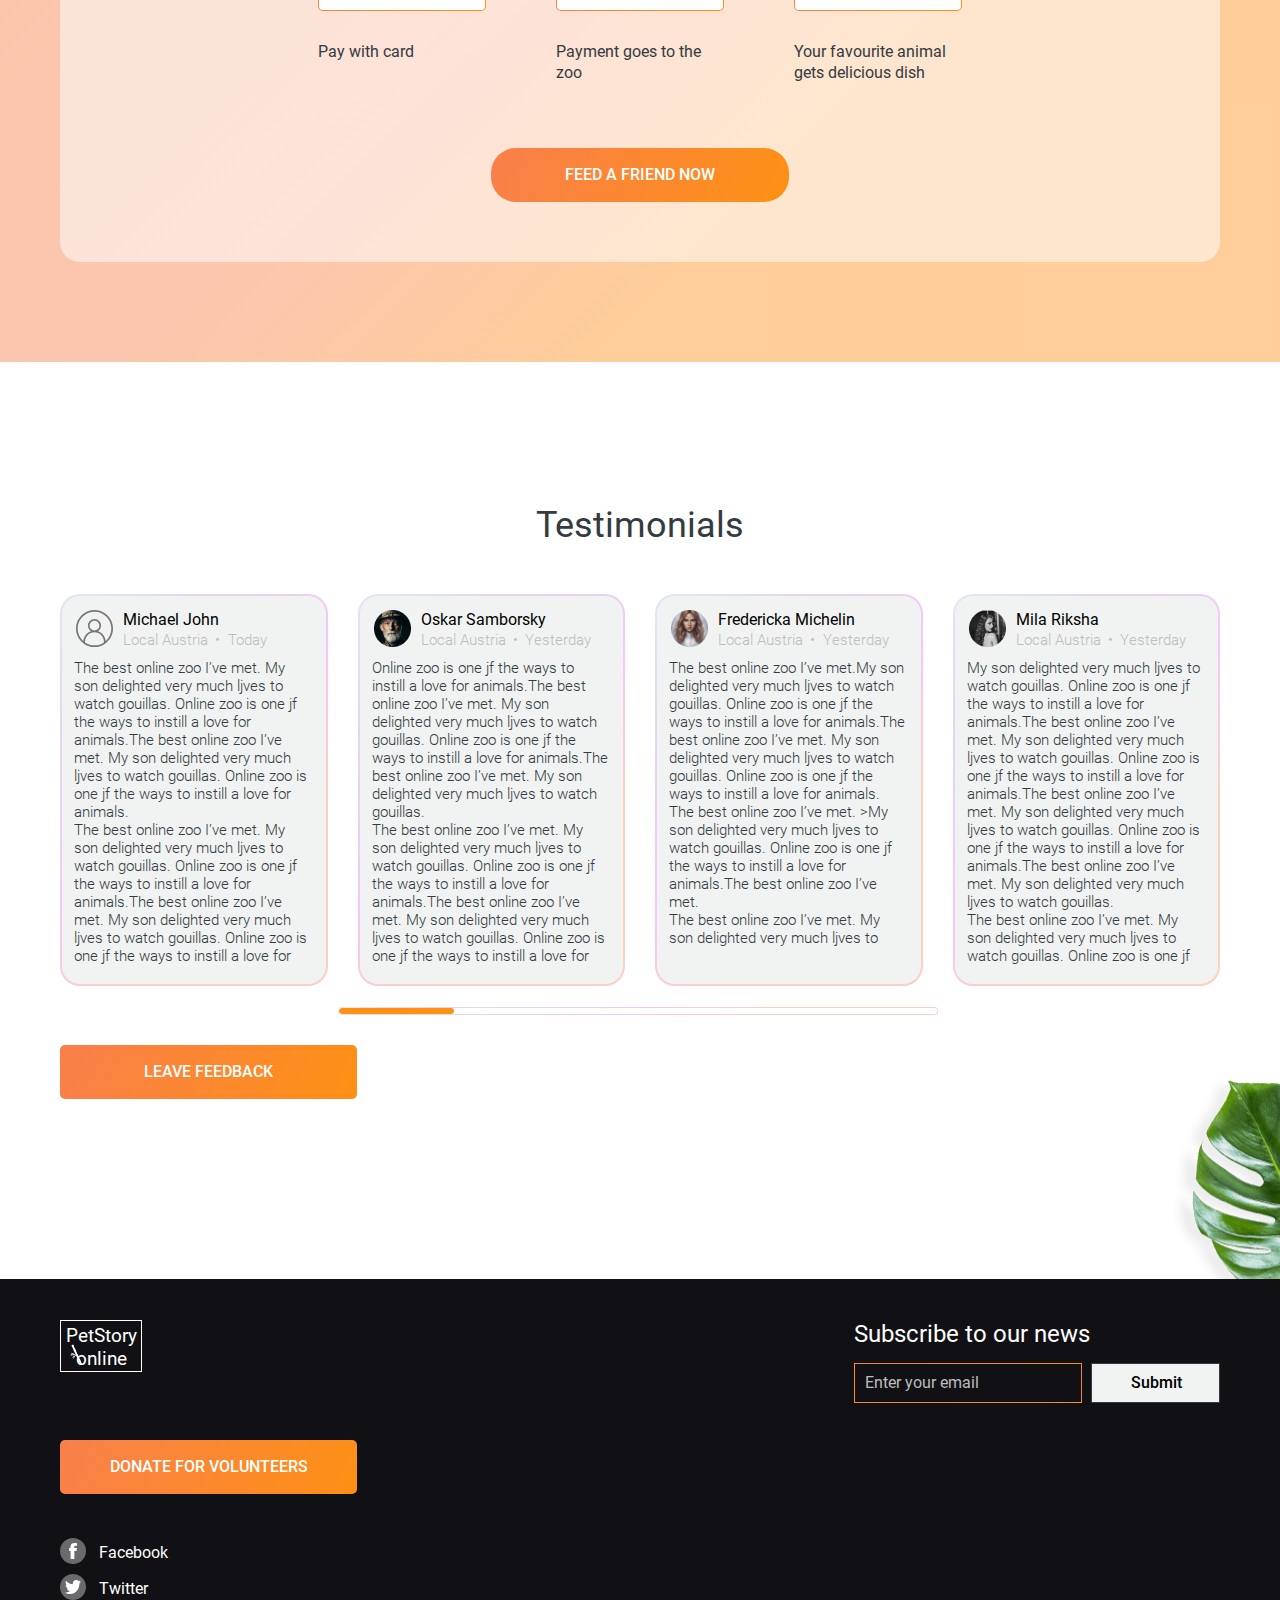
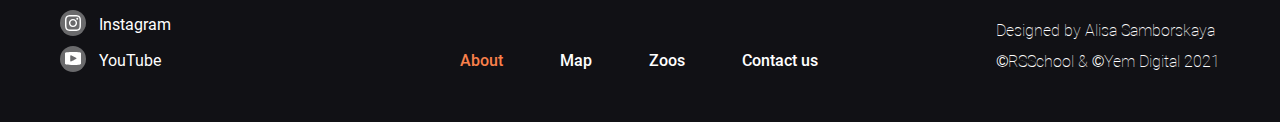
==== commit 20e0bc7f: "feat: change button position in pets section" ====
--- a/index.html
+++ b/index.html
@@ -823,7 +823,6 @@
             <!-- close animals-cards carousel -->
           </div>
           <!-- close animals-cards carousel-wrapper -->
-
           <span class="arrow__button arrow-prev">
             <span class="icon icon--arrow-prev"></span>
           </span>
@@ -832,8 +831,6 @@
             <span class="icon icon--arrow-next"></span>
           </span>
           <!-- close arrow-next -->
-
-          <!-- close animal-cards__content -->
           <div class="pets__button">
             <button class="button button--main">choose your favorite</button>
           </div>
--- a/src/scss/main.css
+++ b/src/scss/main.css
@@ -1733,10 +1733,23 @@
   width: 100%;
   height: 872px;
   overflow: hidden;
+  margin-bottom: 8rem;
 }
 @media (max-width: 1320px) {
   .animals-cards__carousel-wrapper {
     height: 800px;
+  }
+}
+@media (max-width: 971px) {
+  .animals-cards__carousel-wrapper {
+    margin-bottom: 2rem;
+    height: 756px;
+    height: 800px;
+  }
+}
+@media (max-width: 551px) {
+  .animals-cards__carousel-wrapper {
+    margin-bottom: 2rem;
   }
 }
 
@@ -1761,27 +1774,12 @@
   }
 }
 
-.animal-cards__wrapper {
-  position: relative;
-  padding: 0 0 8rem 0rem;
-}
-@media (max-width: 971px) {
-  .animal-cards__wrapper {
-    padding: 0 0 6.2rem 0rem;
-  }
-}
-@media (max-width: 551px) {
-  .animal-cards__wrapper {
-    padding: 0 0 2.2rem 0rem;
-  }
-}
-
 .animal-item {
   gap: 2rem 2.9rem;
 }
 @media (max-width: 1200px) {
   .animal-item {
-    gap: 9.3rem 2rem;
+    gap: 9.2rem 2rem;
   }
 }
 @media (max-width: 551px) {
